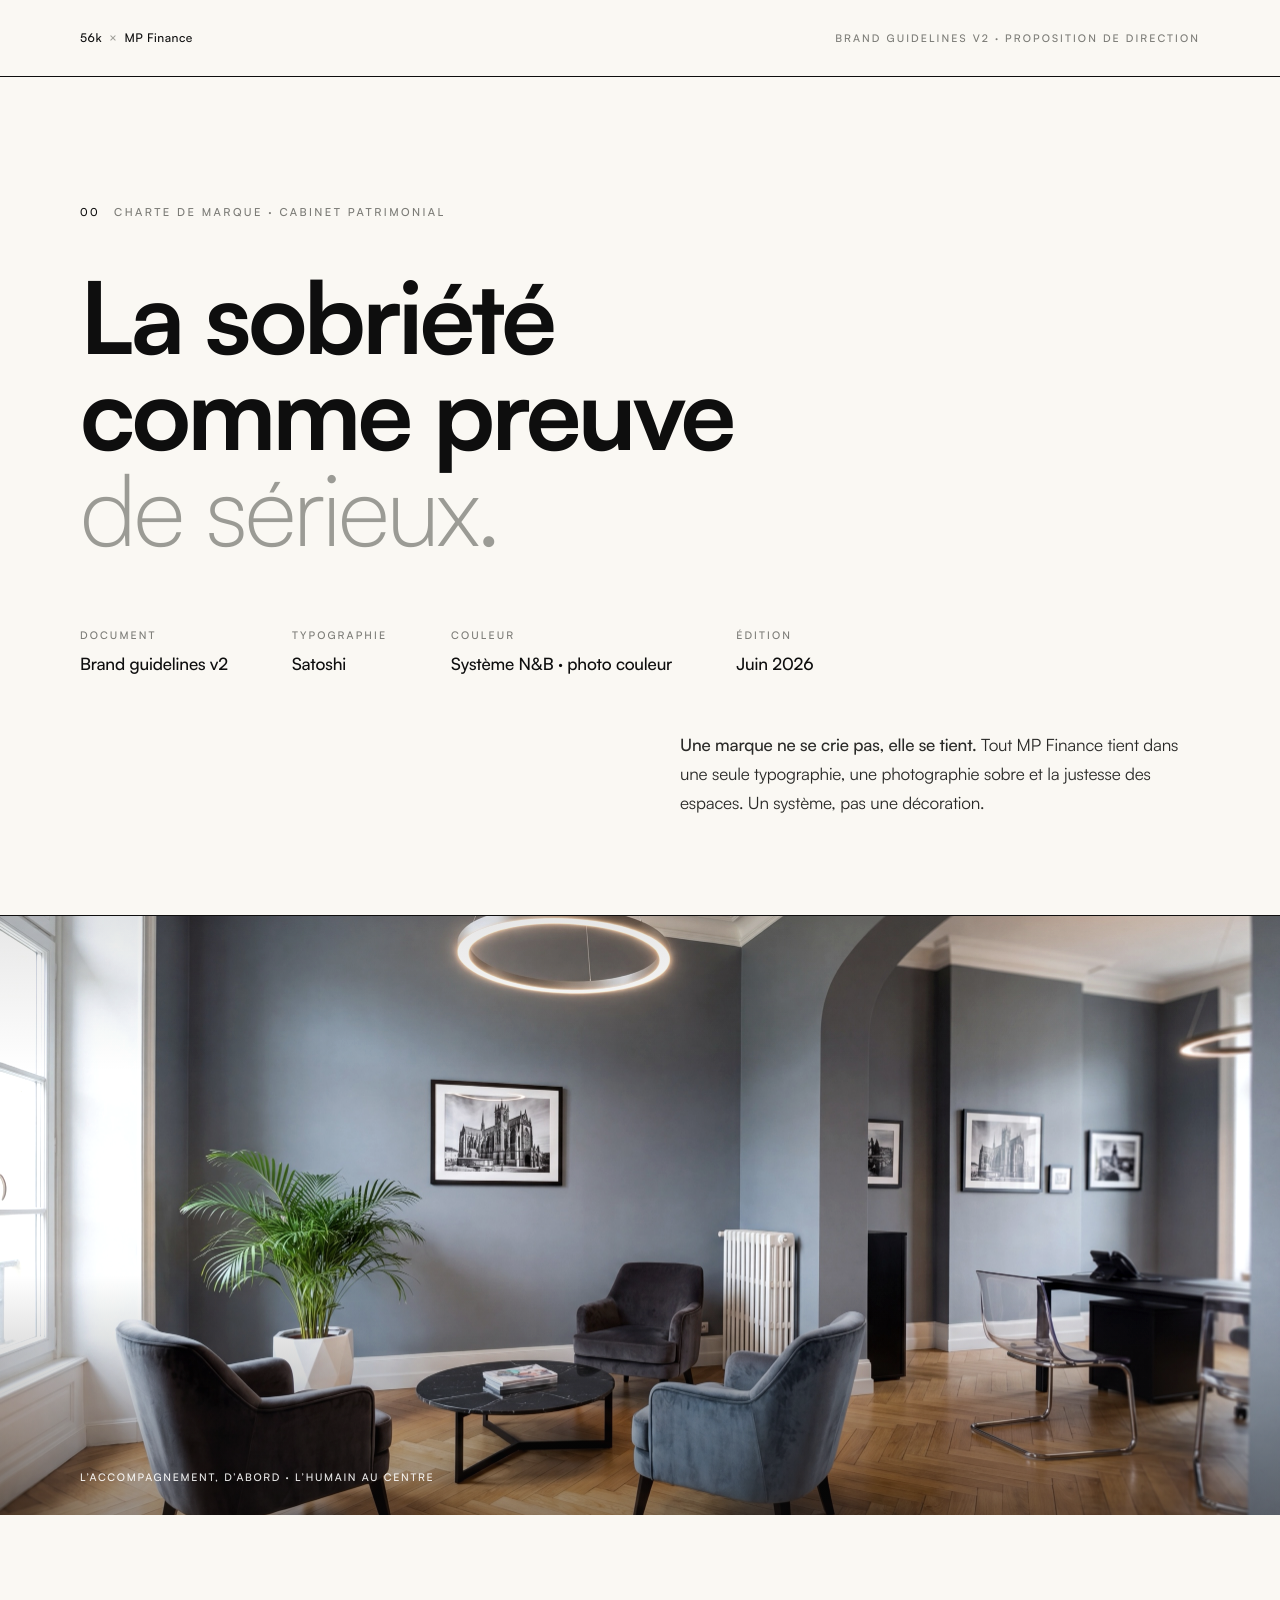
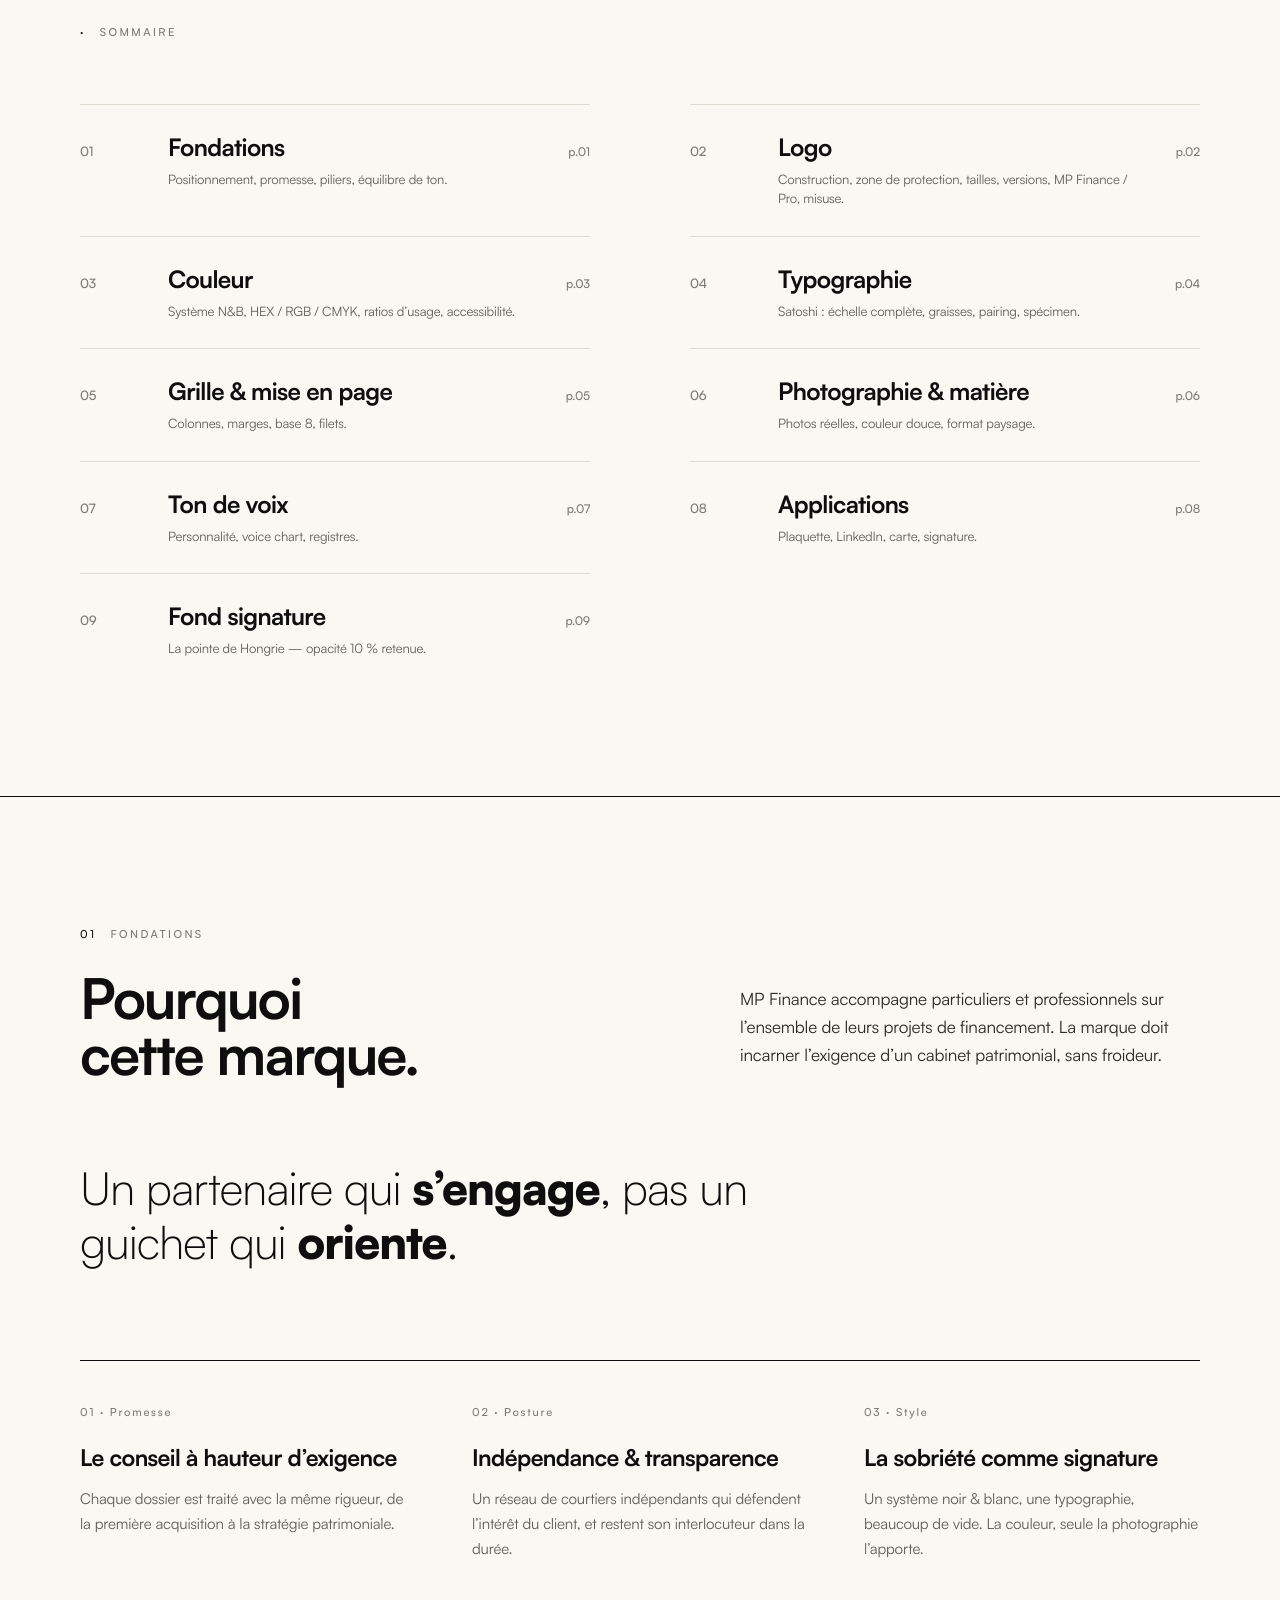
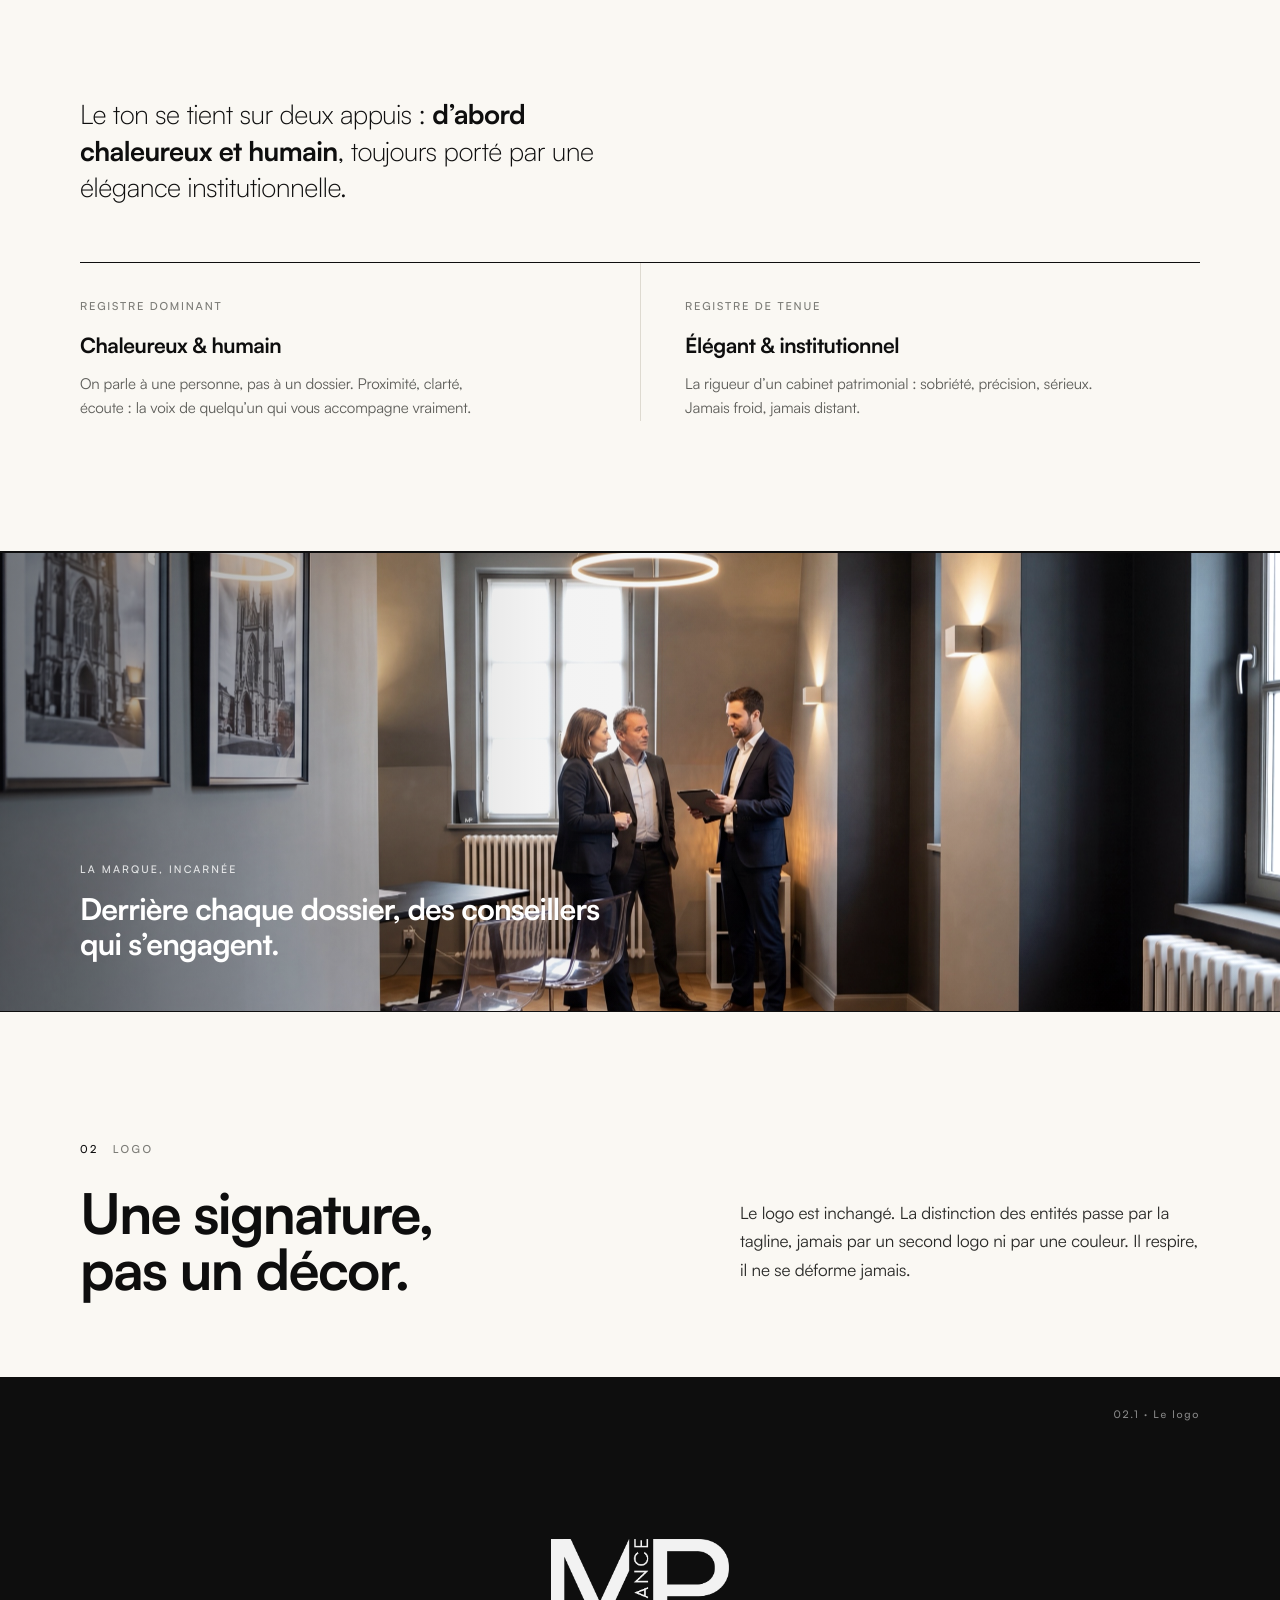
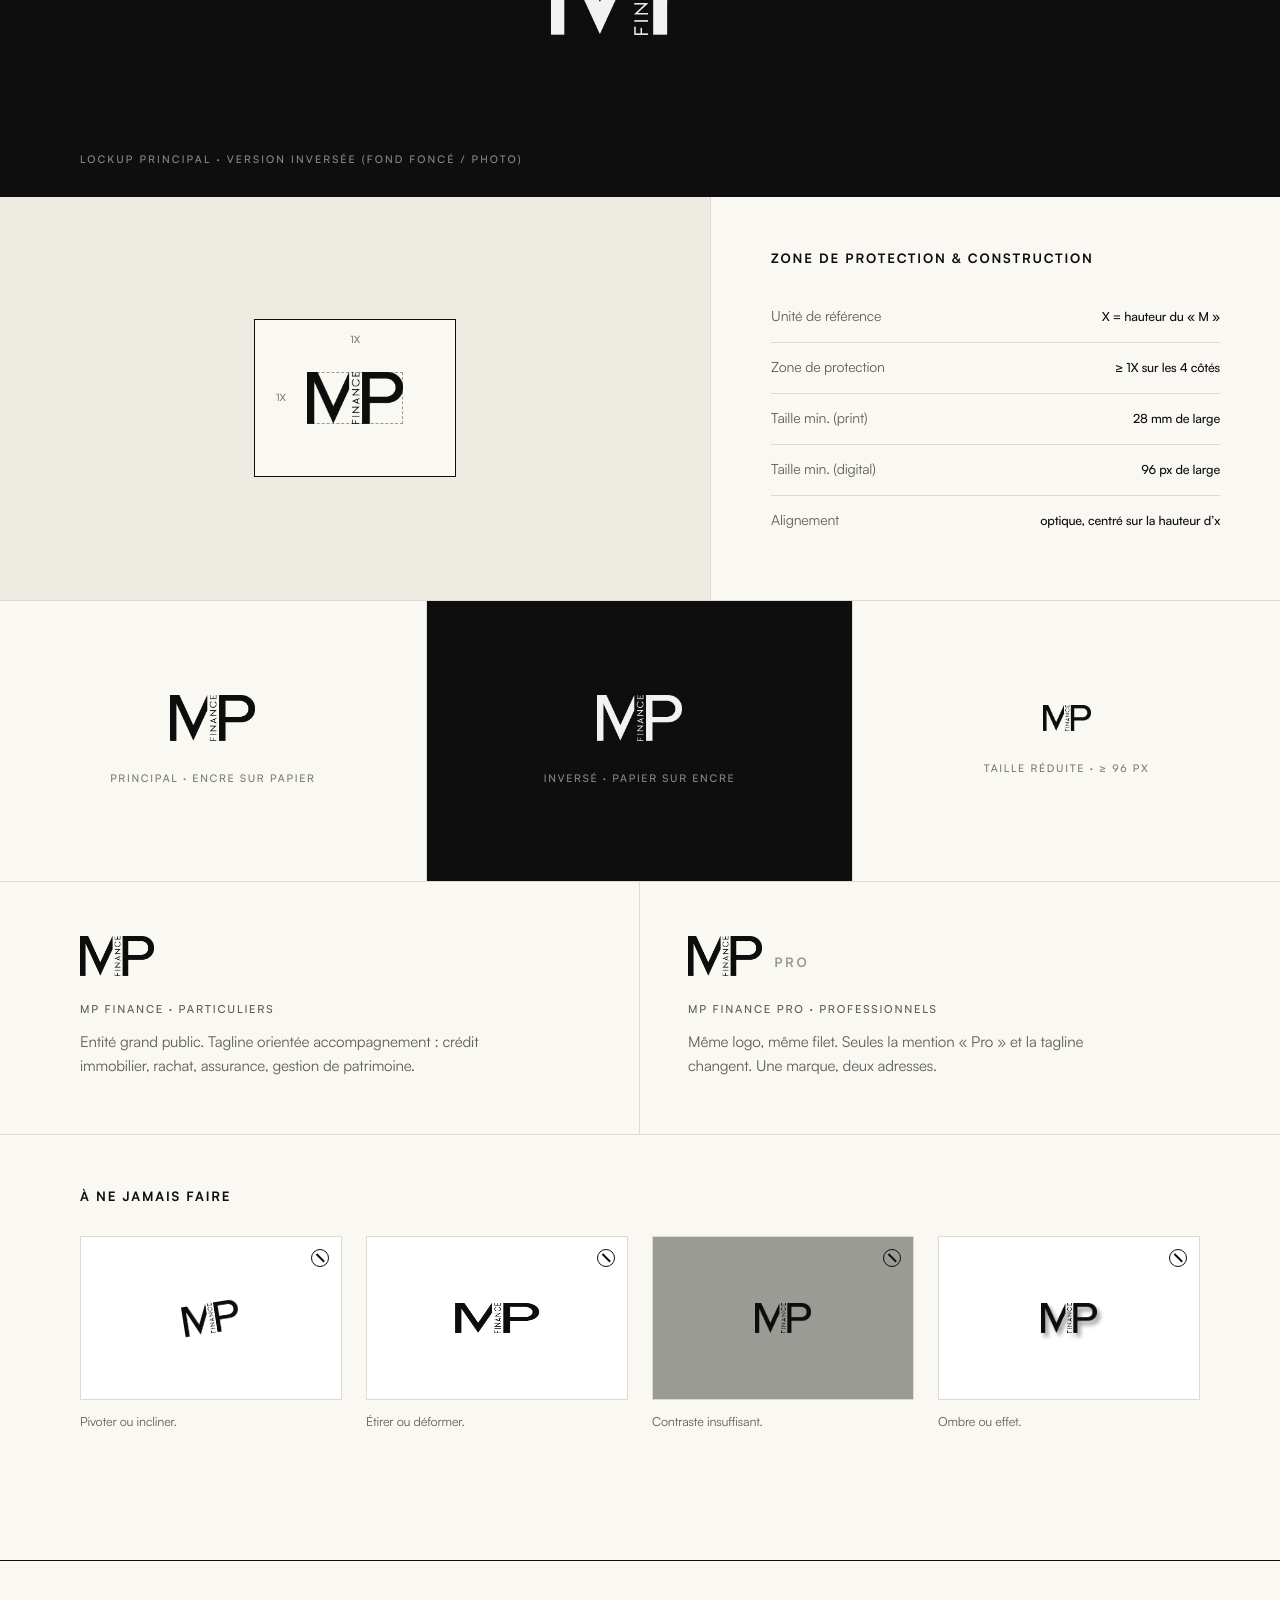
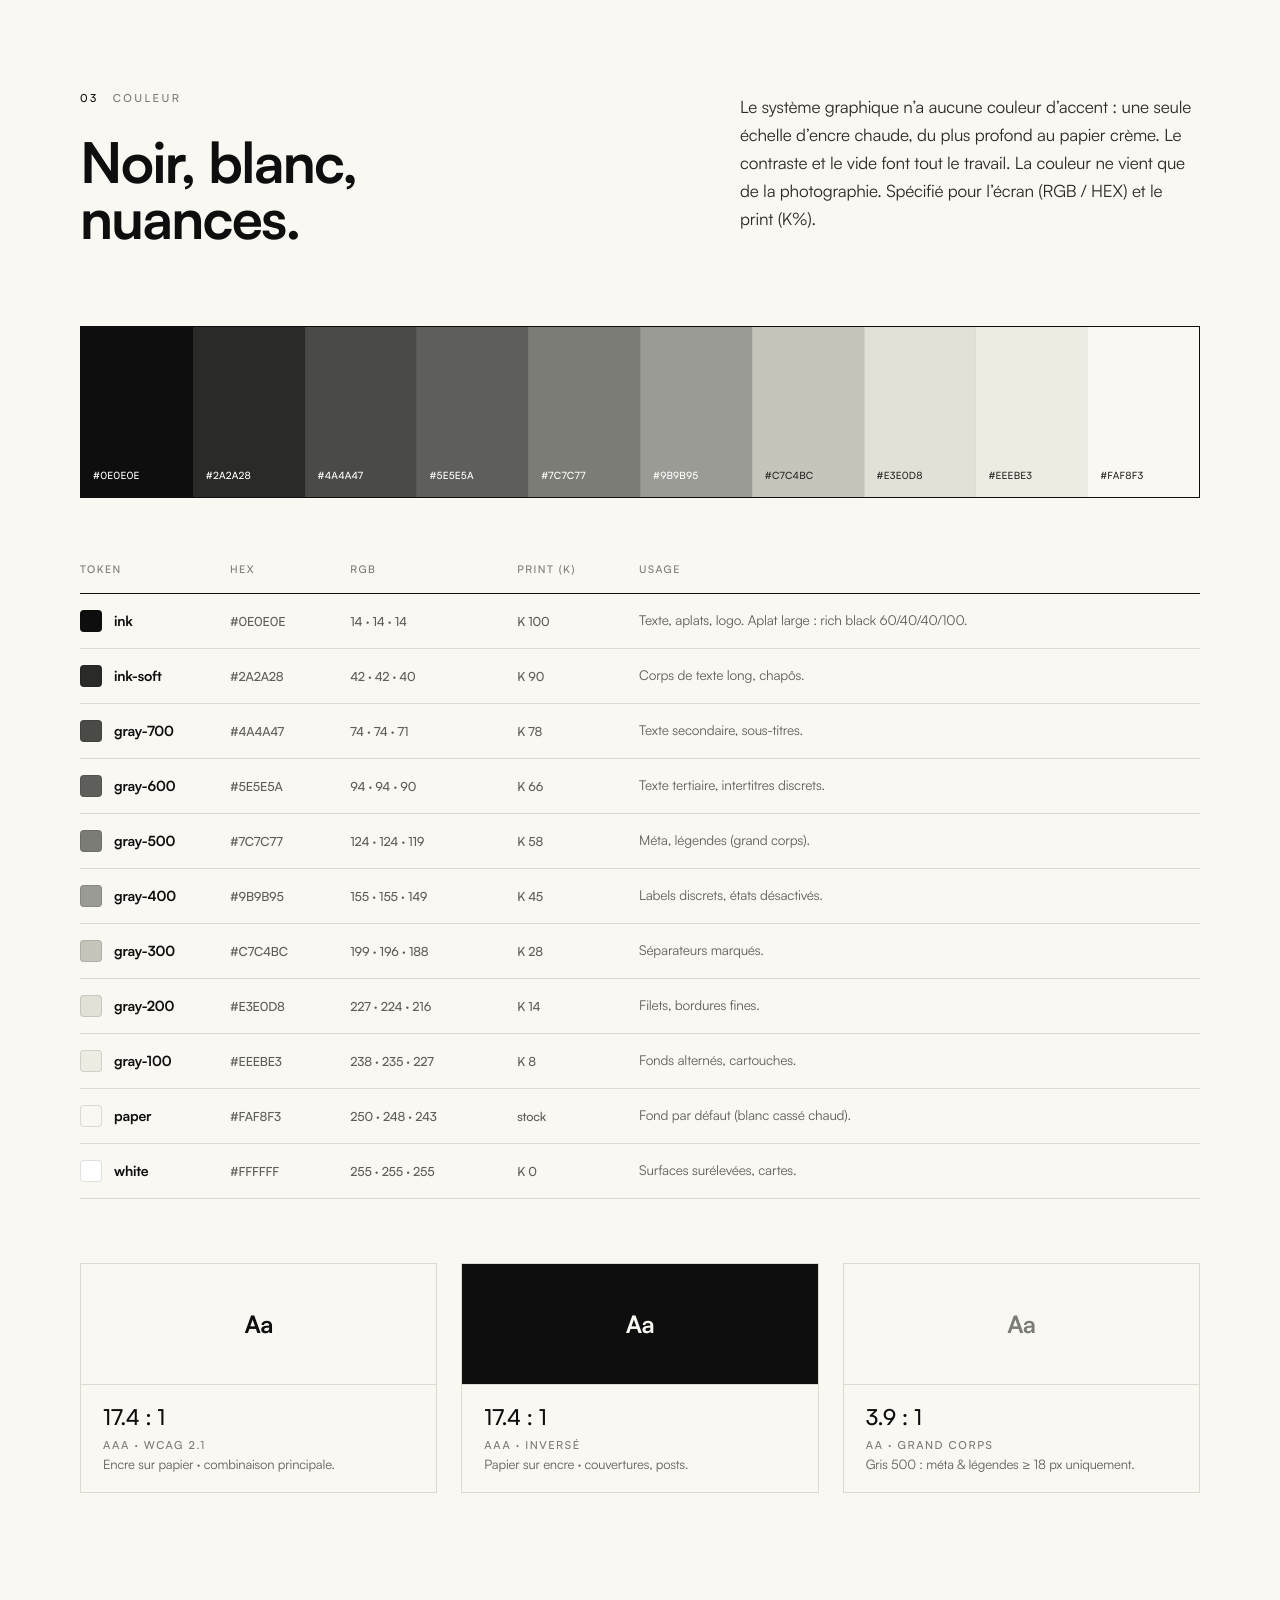
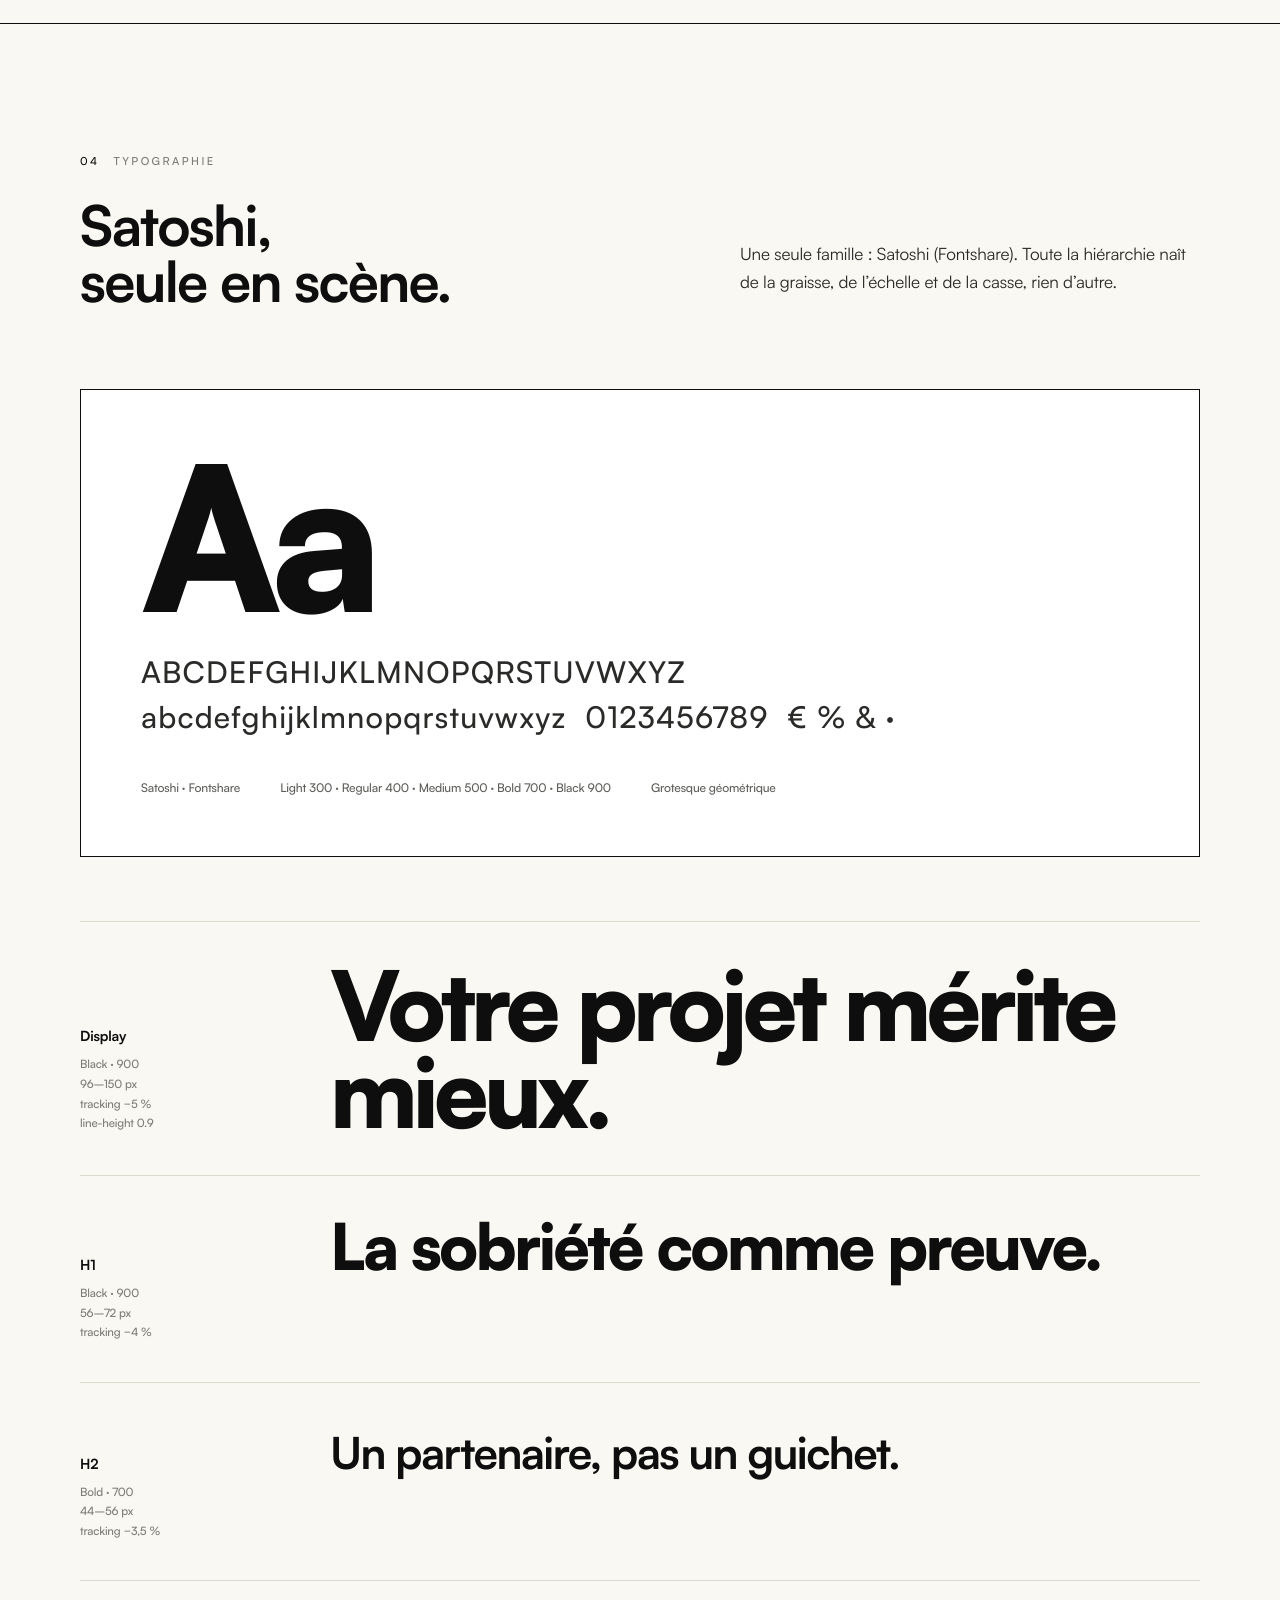
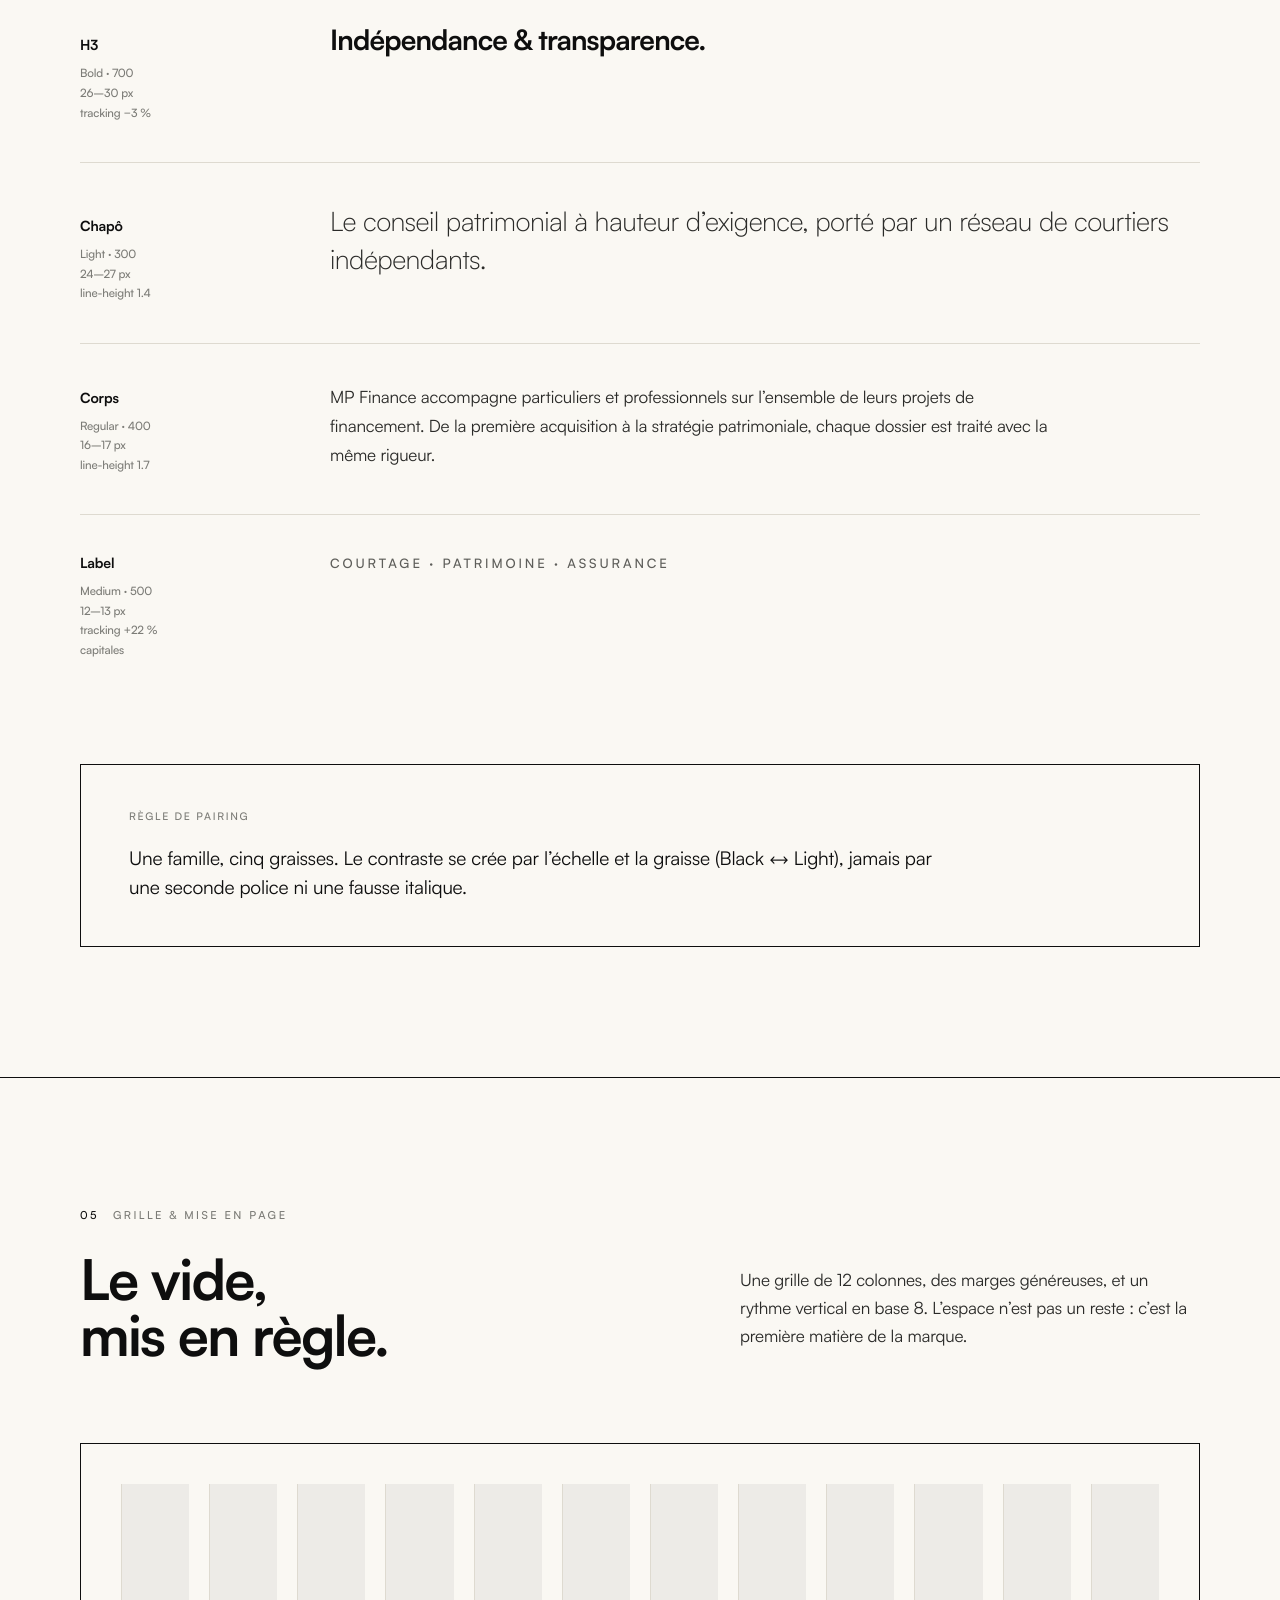
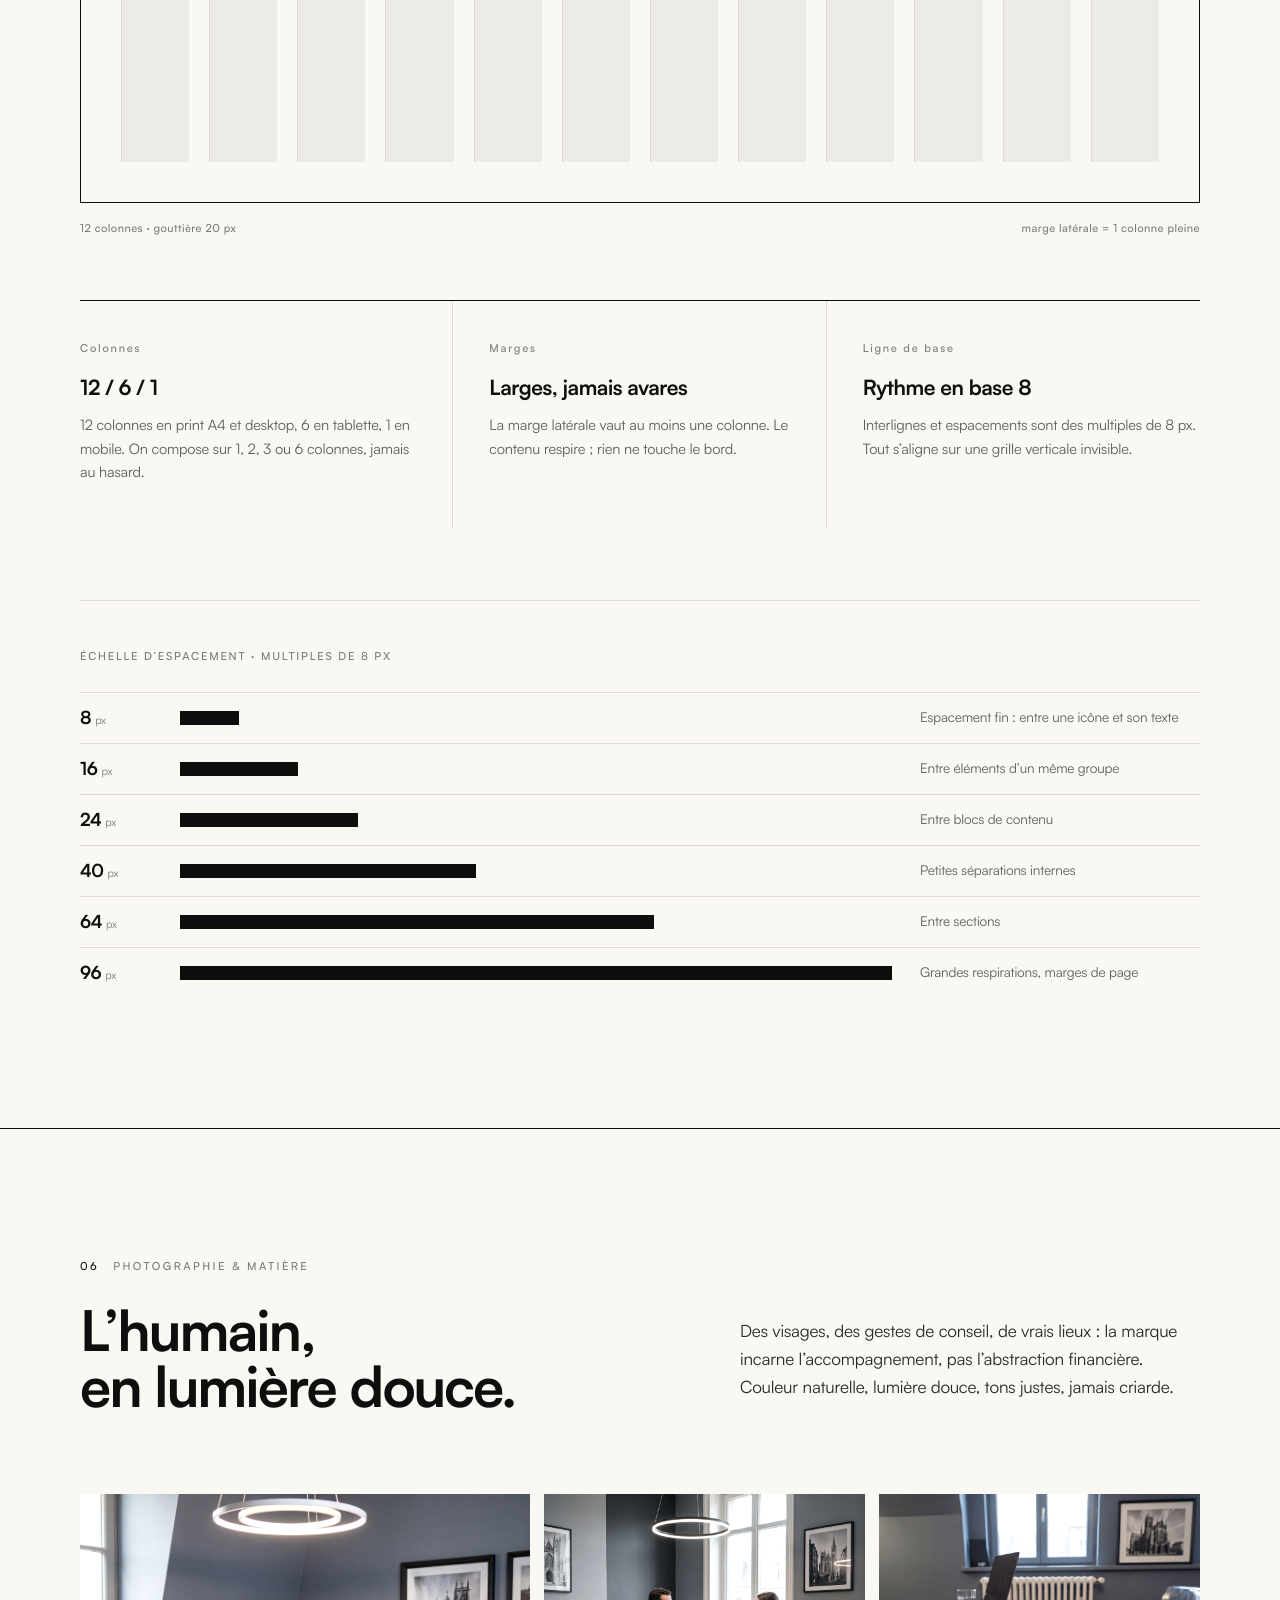
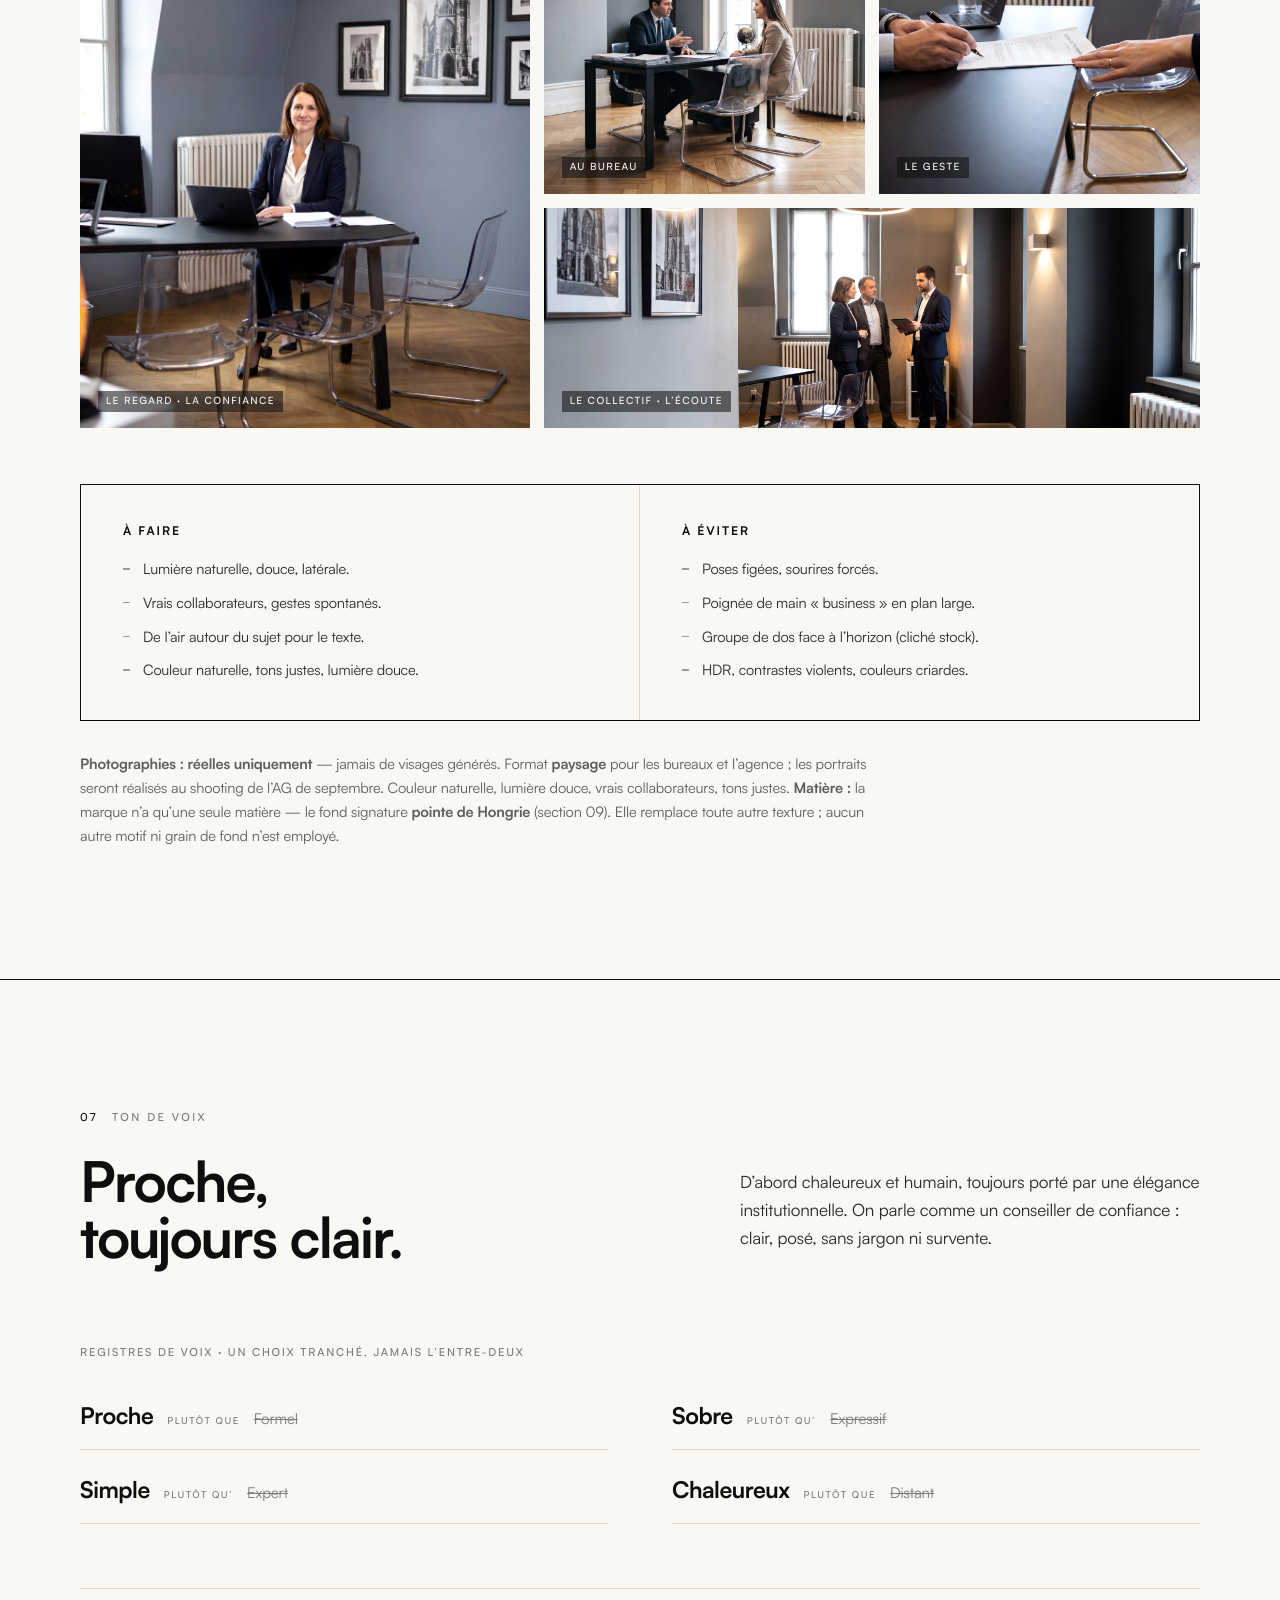
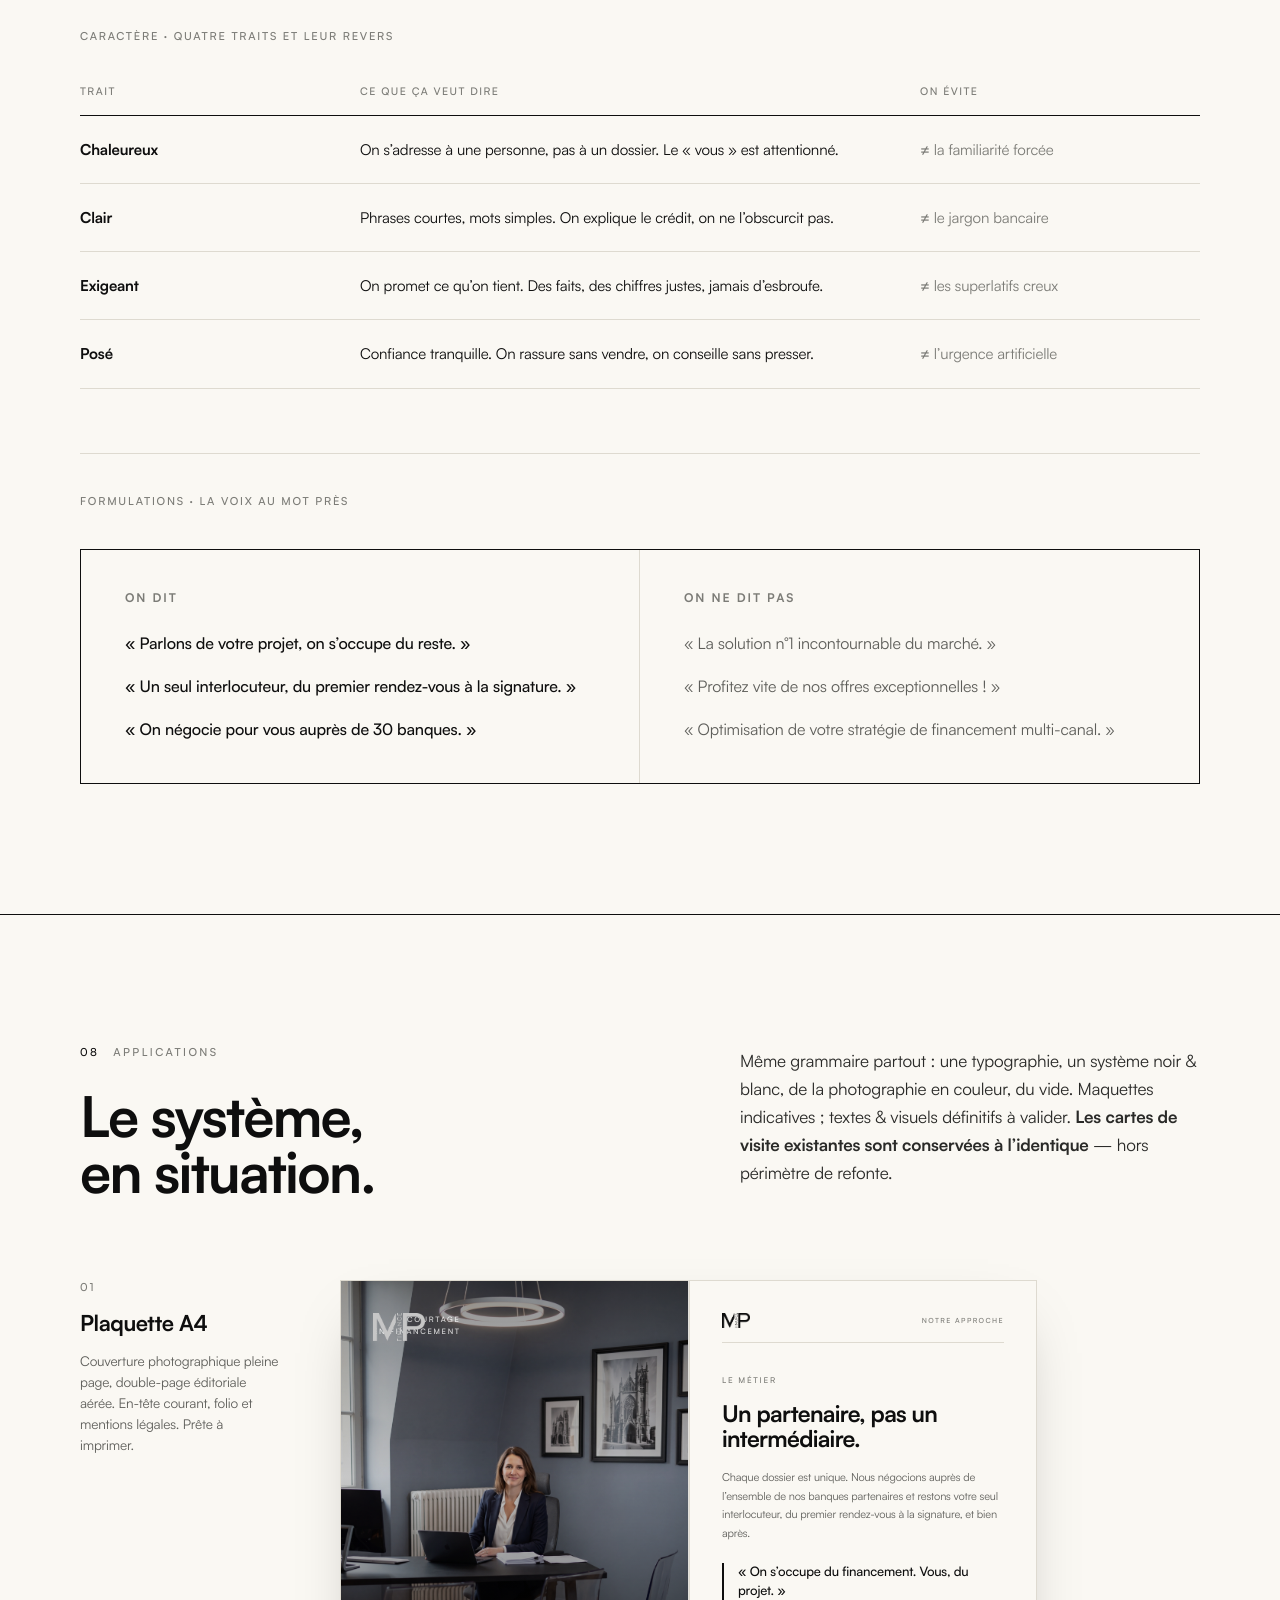
==== v2/index.html @ ffe8b9a0 "charte : 3 retours Mendar intégrés (matière unique, registres tranchés, applications) - 06 Photograp" ====
<!DOCTYPE html>
<html lang="fr">
<head>
<meta charset="UTF-8">
<meta name="viewport" content="width=device-width, initial-scale=1">
<title>MP Finance — Brand Guidelines v2 · Direction artistique</title>
<link rel="stylesheet" href="../assets/fonts/satoshi.css">
<style>
/* ============================================================
   MP FINANCE — DESIGN TOKENS (primitive → semantic → component)
   ============================================================ */
:root{
  /* — PRIMITIVE — échelle d'encre chaude, N&B intégral */
  --p-ink:#0E0E0E;       /* K100 */
  --p-ink-90:#2A2A28;    /* K90  */
  --p-700:#4A4A47;       /* K78  */
  --p-600:#5E5E5A;       /* K66  */
  --p-500:#7C7C77;       /* K58  */
  --p-400:#9B9B95;       /* K45  */
  --p-300:#C7C4BC;       /* K28  */
  --p-200:#E3E0D8;       /* K14  */
  --p-100:#EEEBE3;       /* K8   */
  --p-paper:#FAF8F3;     /* stock */
  --p-white:#FFFFFF;

  /* — SEMANTIC — rôles */
  --bg:var(--p-paper);
  --surface:var(--p-white);
  --ink:var(--p-ink);
  --text:var(--p-ink);
  --text-soft:var(--p-ink-90);
  --text-muted:var(--p-600);
  --text-faint:var(--p-500);
  --line:#DEDAD0;          /* hairline */
  --line-strong:var(--p-ink);

  /* — COMPONENT — */
  --rail-w:300px;
  --gutter:80px;
  --maxw:1640px;

  /* — TYPE — */
  --font:'Satoshi',-apple-system,system-ui,sans-serif;
  --mono:var(--font); /* mono abandonnée (RDV 10/06) — labels en Satoshi Medium */

  /* — SPACE base 8 — */
  --s1:8px;--s2:16px;--s3:24px;--s4:32px;--s5:40px;--s6:64px;--s7:96px;--s8:128px;--s9:160px;
}

*{margin:0;padding:0;box-sizing:border-box}
html{scroll-behavior:smooth}
body{
  font-family:var(--font);background:var(--bg);color:var(--text);
  letter-spacing:-0.011em;-webkit-font-smoothing:antialiased;text-rendering:geometricPrecision;
}
.mono{font-family:var(--font);font-weight:500;letter-spacing:0}
img{display:block;max-width:100%}
a{color:inherit;text-decoration:none}

.shell{max-width:var(--maxw);margin:0 auto;position:relative;z-index:2}
.wrap{padding:0 var(--gutter)}

/* ——— eyebrow ——— */
.eyebrow{font-family:var(--font);font-weight:500;font-size:11px;font-weight:500;letter-spacing:.22em;
  text-transform:uppercase;color:var(--text-faint);display:flex;align-items:center;gap:14px}
.eyebrow b{color:var(--ink);font-weight:500}
.eyebrow .ln{display:none}

/* ——— masthead ——— */
.mast{display:flex;justify-content:space-between;align-items:center;
  padding:30px var(--gutter);border-bottom:1px solid var(--line-strong)}
.mast .mk{font-family:var(--font);font-weight:500;font-size:12px;letter-spacing:.04em;font-weight:500}
.mast .mk .x{color:var(--p-400);margin:0 7px}
.mast .rt{font-family:var(--font);font-weight:500;font-size:10.5px;letter-spacing:.2em;text-transform:uppercase;color:var(--text-faint)}

/* ============================================================ COVER */
.cover{padding:128px var(--gutter) 96px;position:relative}
.cover .tag{margin-bottom:48px}
.cover h1{font-weight:700;font-size:100px;line-height:.96;letter-spacing:-0.035em;max-width:13ch}
.cover h1 .lt{font-weight:300;color:var(--p-400)}
.cover .meta{display:flex;gap:64px;margin-top:72px;flex-wrap:wrap}
.cover .meta .m{}
.cover .meta .mk{font-family:var(--font);font-weight:500;font-size:10.5px;letter-spacing:.2em;text-transform:uppercase;color:var(--text-faint);margin-bottom:10px}
.cover .meta .mv{font-size:17px;font-weight:500;letter-spacing:-0.01em}
.cover .lead{max-width:520px;margin:56px 0 0 auto;font-size:17px;
  line-height:1.7;color:var(--text-soft)}
.cover .lead .first{font-weight:500}

/* full-bleed cover photo */
.coverphoto{position:relative;height:600px;overflow:hidden;border-top:1px solid var(--line-strong)}
.coverphoto img{width:100%;height:100%;object-fit:cover;
  filter:contrast(1.04) brightness(1.03) saturate(.88)}
/* dégradé bas : profondeur + ancrage de la légende */
.coverphoto::after{content:"";position:absolute;inset:0;pointer-events:none;
  background:linear-gradient(180deg,rgba(14,14,14,.10) 0%,rgba(14,14,14,0) 26%,rgba(14,14,14,0) 60%,rgba(14,14,14,.44) 100%)}
.coverphoto .cap{position:absolute;left:var(--gutter);bottom:30px;z-index:2;font-family:var(--font);font-weight:500;
  font-size:10.5px;letter-spacing:.16em;text-transform:uppercase;color:rgba(255,255,255,.9)}
.coverphoto .fig{display:none}

/* bande photo pleine largeur (respiration éditoriale entre sections) */
.photoband{position:relative;height:460px;overflow:hidden;border-top:1px solid var(--line-strong);border-bottom:1px solid var(--line-strong)}
.photoband img{width:100%;height:100%;object-fit:cover;object-position:center 38%;filter:contrast(1.03) brightness(1.0) saturate(.9)}
.photoband::after{content:"";position:absolute;inset:0;pointer-events:none;
  background:linear-gradient(90deg,rgba(14,14,14,.46) 0%,rgba(14,14,14,.05) 42%,rgba(14,14,14,0) 100%)}
.photoband .q{position:absolute;left:var(--gutter);bottom:48px;z-index:2;max-width:560px;color:#fff}
.photoband .q .qk{font-family:var(--font);font-weight:500;font-size:10.5px;letter-spacing:.2em;text-transform:uppercase;color:rgba(255,255,255,.82);margin-bottom:16px}
.photoband .q .qt{font-weight:700;font-size:30px;line-height:1.16;letter-spacing:-0.028em}

/* ============================================================ SOMMAIRE */
.toc{padding:110px var(--gutter);border-bottom:1px solid var(--line-strong)}
.toc .eyebrow{margin-bottom:64px}
.toc-grid{display:grid;grid-template-columns:1fr 1fr;gap:0 100px}
.toc-item{display:grid;grid-template-columns:64px 1fr auto;align-items:baseline;gap:24px;
  padding:26px 0;border-top:1px solid var(--line)}
.toc-item .no{font-family:var(--font);font-weight:500;font-size:13px;color:var(--text-faint)}
.toc-item .ti{display:block;font-size:24px;font-weight:700;letter-spacing:-0.025em}
.toc-item .ds{display:block;font-size:13px;color:var(--text-muted);margin-top:8px;line-height:1.5;max-width:42ch}
.toc-item .pg{font-family:var(--font);font-weight:500;font-size:12px;color:var(--text-faint)}
.toc-item{transition:border-top-color .3s cubic-bezier(.2,.7,.2,1)}
.toc-item .no,.toc-item .ti,.toc-item .pg{transition:color .3s ease,transform .3s cubic-bezier(.2,.7,.2,1)}
.toc-item:hover{border-top-color:var(--ink)}
.toc-item:hover .no,.toc-item:hover .pg{color:var(--ink)}
.toc-item:hover .ti{transform:translateX(6px)}

/* ============================================================ SECTION scaffold */
section.blk{padding:130px 0;border-bottom:1px solid var(--line-strong)}
.sec-head{padding:0 var(--gutter);display:grid;grid-template-columns:minmax(0,1fr) 460px;gap:70px;
  align-items:end;margin-bottom:80px}
.sec-head .eyebrow{margin-bottom:28px}
.sec-head h2{font-weight:700;font-size:56px;line-height:1.0;letter-spacing:-0.03em}
.sec-head .intro{font-size:17px;line-height:1.65;color:var(--text-soft);padding-bottom:12px}

/* ============================================================ FONDATIONS */
.found{padding:0 var(--gutter)}
.found .statement{font-weight:300;font-size:46px;line-height:1.18;letter-spacing:-0.025em;
  max-width:24ch;color:var(--text);margin-bottom:90px}
.found .statement em{font-style:normal;font-weight:900}
.pillars{display:grid;grid-template-columns:repeat(3,1fr);column-gap:56px;border-top:1px solid var(--line-strong)}
.pillar{padding:44px 0 48px 0}
.pillar .pn{font-family:var(--font);font-weight:500;font-size:11px;letter-spacing:.16em;color:var(--text-faint);margin-bottom:22px}
.pillar h4{font-size:23px;font-weight:700;letter-spacing:-0.025em;margin-bottom:14px}
.pillar p{font-size:15px;line-height:1.65;color:var(--text-muted)}
.tone{margin-top:88px}
.tone-lead{font-weight:300;font-size:27px;line-height:1.34;letter-spacing:-0.022em;max-width:30ch;margin-bottom:56px}
.tone-lead em{font-style:normal;font-weight:700}
.tone-cols{display:grid;grid-template-columns:1fr 1fr;border-top:1px solid var(--line-strong)}
.tone-cols .tc{padding:36px 44px 0 0}
.tone-cols .tc:last-child{padding-left:44px;padding-right:0;border-left:1px solid var(--line)}
.tone-cols .tk{font-family:var(--font);font-weight:500;font-size:11px;letter-spacing:.16em;text-transform:uppercase;color:var(--text-faint);margin-bottom:18px}
.tone-cols .th{font-size:21px;font-weight:700;letter-spacing:-0.02em;margin-bottom:12px}
.tone-cols p{font-size:15px;line-height:1.62;color:var(--text-muted);max-width:40ch}

/* ============================================================ LOGO */
.logo-hero{position:relative;background:var(--ink);height:420px;display:flex;align-items:center;
  justify-content:center;margin-bottom:0}
.logo-hero img{height:96px;filter:none}
.logo-hero .lbl{position:absolute;left:var(--gutter);bottom:30px;font-family:var(--font);font-weight:500;
  font-size:10.5px;letter-spacing:.2em;text-transform:uppercase;color:rgba(255,255,255,.5)}
.logo-hero .lbr{position:absolute;right:var(--gutter);top:30px;font-family:var(--font);font-weight:500;
  font-size:10.5px;letter-spacing:.16em;color:rgba(255,255,255,.5)}

/* construction */
.construct{display:grid;grid-template-columns:1.25fr 1fr;border-bottom:1px solid var(--line)}
.construct .stage{position:relative;padding:80px 60px;border-right:1px solid var(--line);background:var(--p-100);
  display:flex;align-items:center;justify-content:center}
/* la frame épouse le logo : clear space = 1X identique sur les 4 côtés (pas de stretch responsive) */
.construct .stage .frame{position:relative;width:max-content;background:var(--bg);border:1px solid var(--ink);
  padding:52px;display:flex;align-items:center;justify-content:center}
/* anneau pointillé = bord exact du logo ; l'espace frame↔anneau = la zone de protection 1X */
.construct .stage .frame::before{content:"";position:absolute;inset:52px;border:1px dashed var(--p-400)}
.construct .stage img{height:52px;position:relative;z-index:2;display:block}
.construct .stage .x{position:absolute;z-index:3;font-family:var(--font);font-weight:500;font-size:10px;color:var(--text-faint);background:var(--bg);padding:1px 5px}
.construct .stage .x.x1{left:50%;top:20px;transform:translate(-50%,-50%)}
.construct .stage .x.x2{left:26px;top:50%;transform:translate(-50%,-50%)}
.construct .notes{padding:54px 60px}
.construct .notes h4{font-size:13px;font-weight:700;letter-spacing:.14em;text-transform:uppercase;margin-bottom:24px}
.construct .notes .row{display:flex;justify-content:space-between;gap:20px;padding:16px 0;border-top:1px solid var(--line);font-size:14px}
.construct .notes .row:first-of-type{border-top:0}
.construct .notes .row .k{color:var(--text-muted)}
.construct .notes .row .v{font-family:var(--font);font-weight:500;font-size:12.5px;text-align:right}

/* logo versions */
.versions{display:grid;grid-template-columns:1fr 1fr 1fr;border-bottom:1px solid var(--line)}
.versions .v{padding:64px 48px;display:flex;flex-direction:column;align-items:center;justify-content:center;
  gap:30px;min-height:280px;border-right:1px solid var(--line);text-align:center}
.versions .v:last-child{border-right:0}
.versions .v.dark{background:var(--ink)}
.versions .v img{height:46px}
.versions .v .vl{font-family:var(--font);font-weight:500;font-size:10.5px;letter-spacing:.16em;text-transform:uppercase;color:var(--text-faint)}
.versions .v.dark .vl{color:rgba(255,255,255,.5)}

/* entities MP / MP Pro */
.entities{display:grid;grid-template-columns:1fr 1fr;border-bottom:1px solid var(--line)}
.entities .e{padding:54px 48px 56px;border-right:1px solid var(--line)}
.entities .e:first-child{padding-left:var(--gutter)}
.entities .e:last-child{border-right:0;padding-right:var(--gutter)}
.entities .lk{display:flex;align-items:flex-end;gap:12px;margin-bottom:26px}
.entities .lk img{height:40px}
.entities .lk .pro{font-weight:700;font-size:13px;letter-spacing:.2em;color:var(--p-400);padding-bottom:4px}
.entities .en{font-family:var(--font);font-weight:500;font-size:11px;letter-spacing:.16em;text-transform:uppercase;color:var(--text-muted);margin-bottom:13px}
.entities p{font-size:15px;line-height:1.62;color:var(--text-muted);max-width:44ch}

/* misuse */
.misuse{padding:54px var(--gutter) 0}
.misuse h4{font-size:13px;font-weight:700;letter-spacing:.14em;text-transform:uppercase;margin-bottom:30px}
.misuse-grid{display:grid;grid-template-columns:repeat(4,1fr);gap:24px}
.dont{}
.dont .box{aspect-ratio:1.6/1;border:1px solid var(--line);display:flex;align-items:center;justify-content:center;
  position:relative;overflow:hidden;background:var(--surface)}
.dont .box img{height:30px}
.dont .box .ban{position:absolute;right:12px;top:12px;width:18px;height:18px;border-radius:50%;
  border:1.5px solid var(--ink);display:flex;align-items:center;justify-content:center}
.dont .box .ban::after{content:"";width:11px;height:1.5px;background:var(--ink);transform:rotate(45deg)}
.dont .cap{font-size:12.5px;color:var(--text-muted);margin-top:13px;line-height:1.4}

/* ============================================================ COULEUR */
.col{padding:0 var(--gutter)}
.ramp{display:grid;grid-template-columns:repeat(10,1fr);border:1px solid var(--line-strong)}
.ramp .c{height:170px;position:relative;display:flex;align-items:flex-end;padding:14px 12px}
.ramp .c span{font-family:var(--font);font-weight:500;font-size:10px;letter-spacing:.02em}
.ramp .c+.c{border-left:1px solid rgba(0,0,0,.06)}
.coltable{width:100%;border-collapse:collapse;margin-top:64px}
.coltable th{text-align:left;font-family:var(--font);font-weight:500;font-size:10.5px;font-weight:500;letter-spacing:.14em;
  text-transform:uppercase;color:var(--text-faint);padding:0 16px 16px 0;border-bottom:1px solid var(--line-strong)}
.coltable td{padding:16px 16px 16px 0;border-bottom:1px solid var(--line);font-size:14px;vertical-align:middle}
.coltable td.tok{font-weight:600;width:150px}
.coltable td .sw{display:inline-block;width:22px;height:22px;border-radius:4px;border:1px solid rgba(0,0,0,.12);
  vertical-align:-6px;margin-right:12px}
.coltable td.m{font-family:var(--font);font-weight:500;font-size:12.5px;color:var(--text-muted);white-space:nowrap}
.coltable td.use{color:var(--text-muted);font-size:13.5px}
.contrast{display:grid;grid-template-columns:repeat(3,1fr);gap:24px;margin-top:64px}
.cc{border:1px solid var(--line);padding:0}
.cc .demo{height:120px;display:flex;align-items:center;justify-content:center;font-size:24px;font-weight:700;letter-spacing:-0.02em}
.cc .info{padding:18px 22px;border-top:1px solid var(--line)}
.cc .ratio{font-family:var(--font);font-weight:500;font-size:22px;font-weight:500;letter-spacing:-0.01em}
.cc .grade{font-family:var(--font);font-weight:500;font-size:11px;letter-spacing:.14em;text-transform:uppercase;color:var(--text-faint);margin-top:6px}
.cc .ctx{font-size:13px;color:var(--text-muted);margin-top:4px}

/* ============================================================ TYPO */
.typo{padding:0 var(--gutter)}
.specimen{border:1px solid var(--line-strong);padding:60px;margin-bottom:64px;background:var(--surface)}
.specimen .aa{font-weight:900;font-size:200px;line-height:.85;letter-spacing:-0.05em}
.specimen .glyphs{font-family:var(--font);font-weight:500;font-size:30px;letter-spacing:.04em;
  color:var(--text-soft);margin-top:30px;line-height:1.5}
.specimen .meta{display:flex;gap:40px;margin-top:40px;flex-wrap:wrap;font-family:var(--font);font-weight:500;font-size:12px;color:var(--text-muted)}
.scale-row{display:grid;grid-template-columns:200px 1fr;gap:50px;align-items:baseline;
  padding:40px 0;border-top:1px solid var(--line)}
.scale-row:first-of-type{border-top:0;padding-top:0}
.scale-row .sp .lv{font-size:14px;font-weight:700}
.scale-row .sp .d{font-family:var(--font);font-weight:500;font-size:11.5px;color:var(--text-faint);margin-top:8px;line-height:1.7}
.t-display{font-weight:900;font-size:96px;letter-spacing:-0.05em;line-height:.9}
.t-h1{font-weight:900;font-size:64px;letter-spacing:-0.04em;line-height:.95}
.t-h2{font-weight:700;font-size:44px;letter-spacing:-0.035em}
.t-h3{font-weight:700;font-size:28px;letter-spacing:-0.03em}
.t-lead{font-weight:300;font-size:27px;line-height:1.4;letter-spacing:-0.02em;color:var(--text-soft)}
.t-body{font-weight:400;font-size:17px;line-height:1.7;color:var(--text-soft);max-width:62ch}
.t-label{font-weight:500;font-size:13px;letter-spacing:.22em;text-transform:uppercase;color:var(--text-muted)}
.pairing{border:1px solid var(--line-strong);margin-top:64px}
.pairing .p{padding:44px 48px}
.pairing .p .pk{font-family:var(--font);font-weight:500;font-size:10.5px;letter-spacing:.16em;text-transform:uppercase;color:var(--text-faint);margin-bottom:20px}
.pairing .p .pv{font-size:19px;line-height:1.55;max-width:62ch}

/* ============================================================ FOOTER */
footer{padding:64px var(--gutter) 80px;display:flex;justify-content:space-between;align-items:flex-end;gap:40px}
footer .l{font-family:var(--font);font-weight:500;font-size:11px;letter-spacing:.04em;color:var(--text-faint);line-height:1.8;max-width:60ch}
footer .r{font-weight:900;font-size:16px;letter-spacing:-0.02em}

.draft-flag{display:none}

/* ============================================================ 05 GRILLE */
.grille{padding:0 var(--gutter)}
.grid-demo{position:relative;box-sizing:border-box;overflow:hidden;border:1px solid var(--line-strong);height:360px;display:grid;
  grid-template-columns:repeat(12,1fr);gap:20px;padding:40px}
.grid-demo .col{min-width:0;padding:0;background:rgba(14,14,14,.05);border-left:1px solid var(--line)}
.grid-cap{display:flex;justify-content:space-between;margin-top:18px;font-family:var(--font);font-weight:500;
  font-size:11px;letter-spacing:.04em;color:var(--text-faint)}
.grid-rows{display:grid;grid-template-columns:1fr 1fr 1fr;border-top:1px solid var(--line-strong);margin-top:64px}
.grid-rows .gr{padding:40px 36px 44px 0;border-right:1px solid var(--line)}
.grid-rows .gr:last-child{border-right:0;padding-right:0}
.grid-rows .gr:not(:first-child){padding-left:36px}
.grid-rows .gr .n{font-family:var(--font);font-weight:500;font-size:11px;letter-spacing:.16em;color:var(--text-faint);margin-bottom:18px}
.grid-rows .gr h4{font-size:21px;font-weight:700;letter-spacing:-0.02em;margin-bottom:12px}
.grid-rows .gr p{font-size:14.5px;line-height:1.6;color:var(--text-muted)}
.base8{margin-top:72px;padding-top:48px;border-top:1px solid var(--line)}
.base8 .b8h{font-family:var(--font);font-weight:500;font-size:11px;letter-spacing:.16em;text-transform:uppercase;color:var(--text-faint);margin-bottom:28px}
.base8 .b8row{display:grid;grid-template-columns:72px minmax(0,1fr) 280px;align-items:center;gap:28px;padding:13px 0;border-top:1px solid var(--line)}
.base8 .b8row:first-of-type{border-top:0}
.base8 .b8val{font-weight:700;font-size:18px;letter-spacing:-0.02em;white-space:nowrap}
.base8 .b8val span{font-family:var(--font);font-weight:500;font-size:11px;font-weight:400;color:var(--text-faint);margin-left:4px}
.base8 .b8track{height:14px}
.base8 .b8bar{height:14px;background:var(--ink)}
.base8 .b8use{font-size:13.5px;color:var(--text-muted);line-height:1.4}

/* ============================================================ 06 PHOTO */
.photo{padding:0 var(--gutter)}
.photo-grid{display:grid;grid-template-columns:1.4fr 1fr 1fr;grid-template-rows:300px 220px;gap:14px}
.photo-grid .pf{position:relative;overflow:hidden;background:var(--p-200)}
.photo-grid .pf.tall{grid-row:1/3}
.photo-grid .pf.wide{grid-column:2/4}
.photo-grid .pf img{width:100%;height:100%;object-fit:cover;filter:contrast(1.03) brightness(1.03) saturate(.9)}
.photo-grid .pf .t{position:absolute;left:18px;bottom:16px;font-family:var(--font);font-weight:500;font-size:10px;
  letter-spacing:.14em;text-transform:uppercase;color:rgba(255,255,255,.95);background:rgba(14,14,14,.55);padding:4px 8px}
.photo-rules{display:grid;grid-template-columns:1fr 1fr;gap:0;border:1px solid var(--line-strong);margin-top:56px}
.photo-rules .pr{padding:38px 42px;border-right:1px solid var(--line)}
.photo-rules .pr:last-child{border-right:0}
.photo-rules .pr h4{font-size:12px;font-weight:700;letter-spacing:.16em;text-transform:uppercase;margin-bottom:20px}
.photo-rules ul{list-style:none;display:flex;flex-direction:column;gap:12px}
.photo-rules li{font-size:14.5px;line-height:1.5;color:var(--text-soft);padding-left:20px;position:relative}
.photo-rules li::before{content:"";position:absolute;left:0;top:9px;width:7px;height:1.5px;background:var(--p-400)}
.matiere{display:grid;grid-template-columns:1fr 1fr;gap:16px;margin-top:56px}
.matiere .ms{position:relative;min-height:240px;overflow:hidden;display:flex;align-items:flex-end;padding:24px}
.matiere .ms.pale{background:linear-gradient(135deg,#eeebe3,#dcd8cf)}
.matiere .ms.deep{background:linear-gradient(135deg,#3a3a37,#1c1c1a)}
.matiere .ms .no{position:absolute;inset:0;opacity:.5;mix-blend-mode:multiply}
.matiere .ms.deep .no{mix-blend-mode:overlay;opacity:.4}
.matiere .ms .ml{position:relative}
.matiere .ms .ml .t{font-size:18px;font-weight:700;letter-spacing:-0.01em}
.matiere .ms .ml .s{font-family:var(--font);font-weight:500;font-size:10.5px;letter-spacing:.14em;text-transform:uppercase;margin-top:7px}
.matiere .ms.pale .ml .t{color:#2a2a28}.matiere .ms.pale .ml .s{color:#6c6a64}
.matiere .ms.deep .ml .t{color:#faf8f3}.matiere .ms.deep .ml .s{color:#c9c6bf}
.photo-foot{margin-top:32px;font-size:14.5px;line-height:1.65;color:var(--text-muted);max-width:80ch}

/* ============================================================ 07 VOIX */
/* aligné sur la même grille 12 col que 01/05/06 : groupes labellisés,
   filets de séparation, splits sur lignes de grille (6/6 et 3/6/3), espaces base-8 */
.voix{padding:0 var(--gutter)}
.vgroup{border-top:1px solid var(--line);padding-top:40px;margin-top:64px}
.vgroup:first-child{border-top:0;margin-top:0;padding-top:0}
.vgroup > .vlabel{font-family:var(--font);font-weight:500;font-size:11px;font-weight:500;letter-spacing:.16em;
  text-transform:uppercase;color:var(--text-faint);margin-bottom:40px}
.vreg{display:grid;grid-template-columns:1fr 1fr;gap:24px 64px}
.vr{display:flex;align-items:baseline;gap:14px;border-bottom:1px solid var(--line);padding-bottom:18px}
.vr .on{font-weight:700;font-size:23px;letter-spacing:-0.02em;color:var(--ink)}
.vr .sep{font-family:var(--font);font-weight:500;font-size:9.5px;letter-spacing:.16em;text-transform:uppercase;color:var(--text-faint);flex:none}
.vr .off{font-size:15px;color:var(--text-faint);text-decoration:line-through;text-decoration-thickness:1px;text-underline-offset:2px}
@media(max-width:760px){.vreg{grid-template-columns:1fr;gap:20px}}
.vchart{width:100%;table-layout:fixed;border-collapse:collapse}
.vchart th{text-align:left;font-family:var(--font);font-weight:500;font-size:10.5px;font-weight:500;letter-spacing:.14em;
  text-transform:uppercase;color:var(--text-faint);padding:0 32px 16px 0;border-bottom:1px solid var(--line-strong)}
.vchart th:last-child,.vchart td:last-child{padding-right:0}
.vchart td{padding:22px 32px 22px 0;border-bottom:1px solid var(--line);font-size:15px;vertical-align:top;line-height:1.55}
.vchart td.trait{font-weight:700;letter-spacing:-0.01em}
.vchart td.no{color:var(--text-faint)}
.vchart td.no::before{content:"≠ ";font-family:var(--font);font-weight:500}
.voice-cols{display:grid;grid-template-columns:1fr 1fr;border:1px solid var(--line-strong)}
.voice-cols .vc{padding:40px 44px;border-right:1px solid var(--line)}
.voice-cols .vc:last-child{border-right:0}
.voice-cols .vc h4{font-size:12px;font-weight:700;letter-spacing:.16em;text-transform:uppercase;margin-bottom:24px;color:var(--text-faint)}
.voice-cols .vc p{font-size:16px;line-height:1.7;color:var(--text-soft);margin-bottom:16px}
.voice-cols .vc p:last-child{margin-bottom:0}
.voice-cols .vc.dont p{color:var(--text-muted)}
.voice-cols .vc .q{font-weight:500;color:var(--text)}

/* ============================================================ 08 APPLICATIONS */
.apps{padding:0 var(--gutter)}
.app-block{display:grid;grid-template-columns:200px 1fr;gap:60px;padding:56px 0;border-top:1px solid var(--line)}
.app-block:first-of-type{border-top:0;padding-top:0}
.app-block .lbl .n{font-family:var(--font);font-weight:500;font-size:11px;letter-spacing:.16em;color:var(--text-faint);margin-bottom:14px}
.app-block .lbl h4{font-size:22px;font-weight:700;letter-spacing:-0.02em;margin-bottom:14px}
.app-block .lbl p{font-size:13.5px;line-height:1.55;color:var(--text-muted)}
.app-canvas{display:flex;gap:28px;flex-wrap:wrap;align-items:flex-start}
/* logos dans les maquettes : ratio préservé, jamais étirés par le flex */
.app-canvas img[alt="MP Finance"]{width:auto;flex:none;object-fit:contain}
/* —— plaquette A4 : rendu spread, fidélité production (en-tête courant, folio, légales, marges base-8) —— */
.spread{display:flex;gap:0;box-shadow:0 24px 60px -28px rgba(14,14,14,.35)}
.spread .a4:first-child{border-right:0}
.spread .fold{width:1px;align-self:stretch;background:linear-gradient(90deg,rgba(14,14,14,.16),rgba(14,14,14,.04))}
.a4{width:348px;aspect-ratio:1/1.414;border:1px solid var(--line);overflow:hidden;position:relative;background:#111}
.a4.cover img{position:absolute;inset:0;width:100%;height:100%;object-fit:cover;object-position:38% 24%;filter:contrast(1.0) brightness(.82) saturate(.85)}
.a4.cover .vl{position:absolute;inset:0;background:linear-gradient(180deg,rgba(0,0,0,.30),rgba(0,0,0,.04) 40%,rgba(0,0,0,.70))}
.a4.cover .top{position:absolute;left:32px;right:32px;top:32px;display:flex;justify-content:space-between;align-items:flex-start}
.a4.cover .top img{height:28px;width:auto;flex:0 0 auto}
.a4.cover .top .c{font-family:var(--font);font-weight:500;font-size:7.5px;letter-spacing:.22em;text-transform:uppercase;color:rgba(255,255,255,.82);text-align:right;line-height:1.6}
.a4.cover .bot{position:absolute;left:32px;right:32px;bottom:48px;color:#fff}
.a4.cover .bot .k{font-family:var(--font);font-weight:500;font-size:8px;letter-spacing:.26em;text-transform:uppercase;color:rgba(255,255,255,.78);margin-bottom:18px}
.a4.cover .bot h5{font-weight:700;font-size:30px;line-height:1.02;letter-spacing:-0.035em}
.a4.cover .bot .rule{width:36px;height:2px;background:#fff;margin-top:22px;opacity:.9}
.a4.cover .legal{position:absolute;left:32px;right:32px;bottom:20px;font-family:var(--font);font-weight:500;
  font-size:6.5px;letter-spacing:.14em;text-transform:uppercase;color:rgba(255,255,255,.55)}
.a4.inner{background:var(--bg);padding:32px 32px 24px;display:flex;flex-direction:column}
.a4.inner .rh{display:flex;justify-content:space-between;align-items:center;
  border-bottom:1px solid var(--line);padding-bottom:14px;margin-bottom:32px}
.a4.inner .rh img{height:15px;width:auto;flex:0 0 auto}
.a4.inner .rh .s{font-family:var(--font);font-weight:500;font-size:7px;letter-spacing:.2em;text-transform:uppercase;color:var(--text-faint)}
.a4.inner .il{font-family:var(--font);font-weight:500;font-size:8px;letter-spacing:.22em;text-transform:uppercase;color:var(--text-faint);margin-bottom:16px}
.a4.inner h5{font-weight:700;font-size:23px;letter-spacing:-0.03em;line-height:1.08;margin-bottom:16px}
.a4.inner p{font-size:11px;line-height:1.7;color:var(--text-muted);margin-bottom:14px}
.a4.inner .pq{font-size:13px;line-height:1.5;color:var(--text);font-weight:500;
  border-left:2px solid var(--ink);padding-left:14px;margin:6px 0 4px}
.a4.inner .stats{display:grid;grid-template-columns:1fr 1fr;margin-top:auto;
  border-top:1px solid var(--line-strong)}
.a4.inner .stat{padding:18px 16px 0 0}
.a4.inner .stat:nth-child(odd){border-right:1px solid var(--line)}
.a4.inner .stat:nth-child(odd){padding-right:18px}
.a4.inner .stat:nth-child(even){padding-left:18px}
.a4.inner .stat .n{font-weight:900;font-size:27px;letter-spacing:-0.04em;line-height:1}
.a4.inner .stat .l{font-size:8.5px;letter-spacing:.04em;color:var(--text-faint);margin-top:6px;line-height:1.3}
.a4.inner .folio{display:flex;justify-content:space-between;margin-top:20px;
  font-family:var(--font);font-weight:500;font-size:7px;letter-spacing:.18em;text-transform:uppercase;color:var(--text-faint)}
/* —— LinkedIn : carousel 3 slides (1080), fidélité production —— */
.licar{display:grid;grid-template-columns:repeat(3,1fr);gap:18px;width:100%}
.li{aspect-ratio:1/1;position:relative;overflow:hidden;border:1px solid var(--line);min-width:0}
@media(max-width:720px){.licar{grid-template-columns:1fr;max-width:340px}}
.li .idx{position:absolute;top:26px;right:28px;z-index:3;font-family:var(--font);font-weight:500;
  font-size:9px;letter-spacing:.18em}
.li .swipe{position:absolute;bottom:26px;right:28px;z-index:3;font-family:var(--font);font-weight:500;
  font-size:8px;letter-spacing:.18em;text-transform:uppercase;display:flex;align-items:center;gap:6px}
.li.dark{background:var(--ink);color:#fff;display:flex;flex-direction:column;justify-content:space-between;padding:34px}
.li.dark .idx,.li.dark .swipe{color:rgba(255,255,255,.55)}
.li.dark .k{font-family:var(--font);font-weight:500;font-size:9px;letter-spacing:.24em;text-transform:uppercase;color:rgba(255,255,255,.55)}
.li.dark .big{font-weight:700;font-size:27px;line-height:1.1;letter-spacing:-0.035em}
.li.dark .big .lt{font-weight:300;color:rgba(255,255,255,.5)}
.li.dark .ft{display:flex;justify-content:space-between;align-items:flex-end}
.li.dark .ft img{height:17px}
.li.dark .ft .h{font-family:var(--font);font-weight:500;font-size:8.5px;letter-spacing:.16em;color:rgba(255,255,255,.55)}
.li.ph img{position:absolute;inset:0;width:100%;height:100%;object-fit:cover;filter:contrast(1.0) brightness(.86) saturate(.88)}
.li.ph .vl{position:absolute;inset:0;background:linear-gradient(180deg,rgba(0,0,0,.18),rgba(0,0,0,.04) 38%,rgba(0,0,0,.72))}
.li.ph .idx,.li.ph .swipe{color:rgba(255,255,255,.8)}
.li.ph .lab{position:absolute;left:32px;right:32px;bottom:30px;color:#fff;z-index:2}
.li.ph .lab .k{font-family:var(--font);font-weight:500;font-size:9px;letter-spacing:.24em;text-transform:uppercase;color:rgba(255,255,255,.8);margin-bottom:14px}
.li.ph .lab h5{font-weight:700;font-size:25px;line-height:1.06;letter-spacing:-0.035em}
.li.ph .lab .big{font-weight:700;font-size:46px;line-height:.96;letter-spacing:-0.04em}
.li.ph .lab .big .u{font-size:14px;font-weight:500;display:block;margin-top:10px;color:rgba(255,255,255,.78);letter-spacing:0}
.li.cta{background:var(--bg);color:var(--ink);display:flex;flex-direction:column;justify-content:space-between;padding:34px}
.li.cta .idx,.li.cta .swipe{color:var(--text-faint)}
.li.cta .k{font-family:var(--font);font-weight:500;font-size:9px;letter-spacing:.24em;text-transform:uppercase;color:var(--text-faint)}
.li.cta .big{font-weight:700;font-size:30px;line-height:1.04;letter-spacing:-0.035em}
.li.cta .big .lt{font-weight:300;color:var(--p-400)}
.li.cta .ft{display:flex;justify-content:space-between;align-items:flex-end}
.li.cta .ft img{height:17px}
.li.cta .ft .h{font-family:var(--font);font-weight:500;font-size:8.5px;letter-spacing:.16em;color:var(--text-faint)}
/* carte */
.cv{width:300px;aspect-ratio:85/55;border:1px solid var(--line);position:relative;overflow:hidden}
.cv.recto{display:flex;align-items:center;justify-content:center;background:var(--bg)}
.cv.recto img{height:40px}
.cv.recto .p{position:absolute;left:24px;bottom:20px;font-family:var(--font);font-weight:500;font-size:8px;letter-spacing:.22em;text-transform:uppercase;color:var(--text-faint)}
.cv.verso{background:var(--ink);color:#fff;padding:26px 28px;display:flex;flex-direction:column;justify-content:space-between}
.cv.verso .nm{font-weight:700;font-size:17px;letter-spacing:-0.02em}
.cv.verso .ro{font-size:10px;color:var(--p-400);margin-top:4px}
.cv.verso .ln{font-size:10px;color:rgba(255,255,255,.82);line-height:1.7}
/* signature mail */
.sig{width:380px;border:1px solid var(--line);padding:26px 30px;background:var(--surface)}
.sig .row{display:flex;gap:18px;align-items:center}
.sig .row img{height:34px}
.sig .bar{width:1px;align-self:stretch;background:var(--line)}
.sig .nm{font-weight:700;font-size:15px}
.sig .ro{font-size:11.5px;color:var(--text-muted);margin-top:2px}
.sig .ct{font-family:var(--font);font-weight:500;font-size:10px;color:var(--text-faint);margin-top:8px;line-height:1.7}
</style>
</head>
<body>
<div class="draft-flag">Draft v2 · nouvelle direction · à valider</div>
<div class="shell">

  <!-- MASTHEAD -->
  <div class="mast">
    <div class="mk">56k<span class="x">×</span>MP Finance</div>
    <div class="rt">Brand Guidelines v2 · proposition de direction</div>
  </div>

  <!-- COVER -->
  <div class="cover">
    <div class="tag eyebrow"><b>00</b><span class="ln"></span>Charte de marque · cabinet patrimonial</div>
    <h1>La sobriété<br>comme preuve<br><span class="lt">de sérieux.</span></h1>
    <div class="meta">
      <div class="m"><div class="mk">Document</div><div class="mv">Brand guidelines v2</div></div>
      <div class="m"><div class="mk">Typographie</div><div class="mv">Satoshi</div></div>
      <div class="m"><div class="mk">Couleur</div><div class="mv">Système N&amp;B · photo couleur</div></div>
      <div class="m"><div class="mk">Édition</div><div class="mv">Juin 2026</div></div>
    </div>
    <p class="lead"><span class="first">Une marque ne se crie pas, elle se tient.</span> Tout MP Finance tient dans une seule typographie, une photographie sobre et la justesse des espaces. Un système, pas une décoration.</p>
  </div>

  <div class="coverphoto">
    <img src="../assets/ph-cover.jpg" alt="Conseillère MP Finance à l’écoute d’un client" style="object-position:center 32%">
    <span class="cap">L’accompagnement, d’abord · l’humain au centre</span>
  </div>

  <!-- SOMMAIRE -->
  <div class="toc">
    <div class="eyebrow"><b>·</b><span class="ln"></span>Sommaire</div>
    <div class="toc-grid">
      <a class="toc-item" href="#fondations"><span class="no">01</span><span><span class="ti">Fondations</span><span class="ds">Positionnement, promesse, piliers, équilibre de ton.</span></span><span class="pg">p.01</span></a>
      <a class="toc-item" href="#logo"><span class="no">02</span><span><span class="ti">Logo</span><span class="ds">Construction, zone de protection, tailles, versions, MP Finance / Pro, misuse.</span></span><span class="pg">p.02</span></a>
      <a class="toc-item" href="#couleur"><span class="no">03</span><span><span class="ti">Couleur</span><span class="ds">Système N&amp;B, HEX / RGB / CMYK, ratios d’usage, accessibilité.</span></span><span class="pg">p.03</span></a>
      <a class="toc-item" href="#typo"><span class="no">04</span><span><span class="ti">Typographie</span><span class="ds">Satoshi : échelle complète, graisses, pairing, spécimen.</span></span><span class="pg">p.04</span></a>
      <a class="toc-item" href="#grille"><span class="no">05</span><span><span class="ti">Grille &amp; mise en page</span><span class="ds">Colonnes, marges, base 8, filets.</span></span><span class="pg">p.05</span></a>
      <a class="toc-item" href="#photo"><span class="no">06</span><span><span class="ti">Photographie &amp; matière</span><span class="ds">Photos réelles, couleur douce, format paysage.</span></span><span class="pg">p.06</span></a>
      <a class="toc-item" href="#voix"><span class="no">07</span><span><span class="ti">Ton de voix</span><span class="ds">Personnalité, voice chart, registres.</span></span><span class="pg">p.07</span></a>
      <a class="toc-item" href="#applications"><span class="no">08</span><span><span class="ti">Applications</span><span class="ds">Plaquette, LinkedIn, carte, signature.</span></span><span class="pg">p.08</span></a>
      <a class="toc-item" href="#signature"><span class="no">09</span><span><span class="ti">Fond signature</span><span class="ds">La pointe de Hongrie — opacité 10 % retenue.</span></span><span class="pg">p.09</span></a>
    </div>
  </div>

  <!-- 01 FONDATIONS -->
  <section class="blk" id="fondations">
    <div class="sec-head">
      <div class="l"><div class="eyebrow"><b>01</b><span class="ln"></span>Fondations</div><h2>Pourquoi<br>cette marque.</h2></div>
      <div class="intro">MP Finance accompagne particuliers et professionnels sur l’ensemble de leurs projets de financement. La marque doit incarner l’exigence d’un cabinet patrimonial, sans froideur.</div>
    </div>
    <div class="found">
      <p class="statement">Un partenaire qui <em>s’engage</em>, pas un guichet qui <em>oriente</em>.</p>
      <div class="pillars">
        <div class="pillar"><div class="pn">01 · Promesse</div><h4>Le conseil à hauteur d’exigence</h4><p>Chaque dossier est traité avec la même rigueur, de la première acquisition à la stratégie patrimoniale.</p></div>
        <div class="pillar"><div class="pn">02 · Posture</div><h4>Indépendance &amp; transparence</h4><p>Un réseau de courtiers indépendants qui défendent l’intérêt du client, et restent son interlocuteur dans la durée.</p></div>
        <div class="pillar"><div class="pn">03 · Style</div><h4>La sobriété comme signature</h4><p>Un système noir &amp; blanc, une typographie, beaucoup de vide. La couleur, seule la photographie l’apporte.</p></div>
      </div>
      <div class="tone">
        <p class="tone-lead">Le ton se tient sur deux appuis : <em>d’abord chaleureux et humain</em>, toujours porté par une élégance institutionnelle.</p>
        <div class="tone-cols">
          <div class="tc"><div class="tk">Registre dominant</div><div class="th">Chaleureux &amp; humain</div><p>On parle à une personne, pas à un dossier. Proximité, clarté, écoute : la voix de quelqu’un qui vous accompagne vraiment.</p></div>
          <div class="tc"><div class="tk">Registre de tenue</div><div class="th">Élégant &amp; institutionnel</div><p>La rigueur d’un cabinet patrimonial : sobriété, précision, sérieux. Jamais froid, jamais distant.</p></div>
        </div>
      </div>
    </div>
  </section>

  <!-- BANDE PHOTO -->
  <div class="photoband">
    <img src="../assets/ph-equipe.jpg" alt="L’équipe MP Finance">
    <div class="q"><div class="qk">La marque, incarnée</div><div class="qt">Derrière chaque dossier, des conseillers qui s’engagent.</div></div>
  </div>

  <!-- 02 LOGO -->
  <section class="blk" id="logo">
    <div class="sec-head">
      <div class="l"><div class="eyebrow"><b>02</b><span class="ln"></span>Logo</div><h2>Une signature,<br>pas un décor.</h2></div>
      <div class="intro">Le logo est inchangé. La distinction des entités passe par la tagline, jamais par un second logo ni par une couleur. Il respire, il ne se déforme jamais.</div>
    </div>

    <div class="logo-hero">
      <img src="../assets/logo-blanc.png" alt="MP Finance">
      <span class="lbl">Lockup principal · version inversée (fond foncé / photo)</span>
      <span class="lbr">02.1 · Le logo</span>
    </div>

    <div class="construct">
      <div class="stage">
        <div class="frame">
          <img src="../assets/logo-noir.png" alt="MP Finance">
          <span class="x x1">1X</span>
          <span class="x x2">1X</span>
        </div>
      </div>
      <div class="notes">
        <h4>Zone de protection &amp; construction</h4>
        <div class="row"><span class="k">Unité de référence</span><span class="v">X = hauteur du « M »</span></div>
        <div class="row"><span class="k">Zone de protection</span><span class="v">≥ 1X sur les 4 côtés</span></div>
        <div class="row"><span class="k">Taille min. (print)</span><span class="v">28 mm de large</span></div>
        <div class="row"><span class="k">Taille min. (digital)</span><span class="v">96 px de large</span></div>
        <div class="row"><span class="k">Alignement</span><span class="v">optique, centré sur la hauteur d’x</span></div>
      </div>
    </div>

    <div class="versions">
      <div class="v"><img src="../assets/logo-noir.png" alt="MP Finance"><span class="vl">Principal · encre sur papier</span></div>
      <div class="v dark"><img src="../assets/logo-blanc.png" alt="MP Finance"><span class="vl">Inversé · papier sur encre</span></div>
      <div class="v"><img src="../assets/logo-noir.png" alt="MP Finance" style="height:26px"><span class="vl">Taille réduite · ≥ 96 px</span></div>
    </div>

    <div class="entities">
      <div class="e">
        <div class="lk"><img src="../assets/logo-noir.png" alt="MP Finance"></div>
        <div class="en">MP Finance · Particuliers</div>
        <p>Entité grand public. Tagline orientée accompagnement : crédit immobilier, rachat, assurance, gestion de patrimoine.</p>
      </div>
      <div class="e">
        <div class="lk"><img src="../assets/logo-noir.png" alt="MP Finance"><span class="pro">PRO</span></div>
        <div class="en">MP Finance Pro · Professionnels</div>
        <p>Même logo, même filet. Seules la mention « Pro » et la tagline changent. Une marque, deux adresses.</p>
      </div>
    </div>

    <div class="misuse">
      <h4>À ne jamais faire</h4>
      <div class="misuse-grid">
        <div class="dont"><div class="box"><img src="../assets/logo-noir.png" alt="" style="transform:rotate(-9deg)"><span class="ban"></span></div><div class="cap">Pivoter ou incliner.</div></div>
        <div class="dont"><div class="box"><img src="../assets/logo-noir.png" alt="" style="transform:scaleX(1.5)"><span class="ban"></span></div><div class="cap">Étirer ou déformer.</div></div>
        <div class="dont"><div class="box" style="background:var(--p-400)"><img src="../assets/logo-noir.png" alt=""><span class="ban"></span></div><div class="cap">Contraste insuffisant.</div></div>
        <div class="dont"><div class="box"><img src="../assets/logo-noir.png" alt="" style="filter:drop-shadow(3px 4px 2px rgba(0,0,0,.4))"><span class="ban"></span></div><div class="cap">Ombre ou effet.</div></div>
      </div>
    </div>
  </section>

  <!-- 03 COULEUR -->
  <section class="blk" id="couleur">
    <div class="sec-head">
      <div class="l"><div class="eyebrow"><b>03</b><span class="ln"></span>Couleur</div><h2>Noir, blanc,<br>nuances.</h2></div>
      <div class="intro">Le système graphique n’a aucune couleur d’accent : une seule échelle d’encre chaude, du plus profond au papier crème. Le contraste et le vide font tout le travail. La couleur ne vient que de la photographie. Spécifié pour l’écran (RGB / HEX) et le print (K%).</div>
    </div>
    <div class="col">
      <div class="ramp">
        <div class="c" style="background:#0E0E0E"><span style="color:#fff">#0E0E0E</span></div>
        <div class="c" style="background:#2A2A28"><span style="color:#fff">#2A2A28</span></div>
        <div class="c" style="background:#4A4A47"><span style="color:#fff">#4A4A47</span></div>
        <div class="c" style="background:#5E5E5A"><span style="color:#fff">#5E5E5A</span></div>
        <div class="c" style="background:#7C7C77"><span style="color:#fff">#7C7C77</span></div>
        <div class="c" style="background:#9B9B95"><span style="color:#fff">#9B9B95</span></div>
        <div class="c" style="background:#C7C4BC"><span style="color:#2A2A28">#C7C4BC</span></div>
        <div class="c" style="background:#E3E0D8"><span style="color:#2A2A28">#E3E0D8</span></div>
        <div class="c" style="background:#EEEBE3"><span style="color:#2A2A28">#EEEBE3</span></div>
        <div class="c" style="background:#FAF8F3"><span style="color:#2A2A28">#FAF8F3</span></div>
      </div>

      <table class="coltable">
        <thead><tr><th>Token</th><th>HEX</th><th>RGB</th><th>Print (K)</th><th>Usage</th></tr></thead>
        <tbody>
          <tr><td class="tok"><span class="sw" style="background:#0E0E0E"></span>ink</td><td class="m">#0E0E0E</td><td class="m">14 · 14 · 14</td><td class="m">K 100</td><td class="use">Texte, aplats, logo. Aplat large : rich black 60/40/40/100.</td></tr>
          <tr><td class="tok"><span class="sw" style="background:#2A2A28"></span>ink-soft</td><td class="m">#2A2A28</td><td class="m">42 · 42 · 40</td><td class="m">K 90</td><td class="use">Corps de texte long, chapôs.</td></tr>
          <tr><td class="tok"><span class="sw" style="background:#4A4A47"></span>gray-700</td><td class="m">#4A4A47</td><td class="m">74 · 74 · 71</td><td class="m">K 78</td><td class="use">Texte secondaire, sous-titres.</td></tr>
          <tr><td class="tok"><span class="sw" style="background:#5E5E5A"></span>gray-600</td><td class="m">#5E5E5A</td><td class="m">94 · 94 · 90</td><td class="m">K 66</td><td class="use">Texte tertiaire, intertitres discrets.</td></tr>
          <tr><td class="tok"><span class="sw" style="background:#7C7C77"></span>gray-500</td><td class="m">#7C7C77</td><td class="m">124 · 124 · 119</td><td class="m">K 58</td><td class="use">Méta, légendes (grand corps).</td></tr>
          <tr><td class="tok"><span class="sw" style="background:#9B9B95"></span>gray-400</td><td class="m">#9B9B95</td><td class="m">155 · 155 · 149</td><td class="m">K 45</td><td class="use">Labels discrets, états désactivés.</td></tr>
          <tr><td class="tok"><span class="sw" style="background:#C7C4BC"></span>gray-300</td><td class="m">#C7C4BC</td><td class="m">199 · 196 · 188</td><td class="m">K 28</td><td class="use">Séparateurs marqués.</td></tr>
          <tr><td class="tok"><span class="sw" style="background:#E3E0D8"></span>gray-200</td><td class="m">#E3E0D8</td><td class="m">227 · 224 · 216</td><td class="m">K 14</td><td class="use">Filets, bordures fines.</td></tr>
          <tr><td class="tok"><span class="sw" style="background:#EEEBE3"></span>gray-100</td><td class="m">#EEEBE3</td><td class="m">238 · 235 · 227</td><td class="m">K 8</td><td class="use">Fonds alternés, cartouches.</td></tr>
          <tr><td class="tok"><span class="sw" style="background:#FAF8F3"></span>paper</td><td class="m">#FAF8F3</td><td class="m">250 · 248 · 243</td><td class="m">stock</td><td class="use">Fond par défaut (blanc cassé chaud).</td></tr>
          <tr><td class="tok"><span class="sw" style="background:#fff"></span>white</td><td class="m">#FFFFFF</td><td class="m">255 · 255 · 255</td><td class="m">K 0</td><td class="use">Surfaces surélevées, cartes.</td></tr>
        </tbody>
      </table>

      <div class="contrast">
        <div class="cc"><div class="demo" style="background:#FAF8F3;color:#0E0E0E">Aa</div><div class="info"><div class="ratio">17.4 : 1</div><div class="grade">AAA · WCAG 2.1</div><div class="ctx">Encre sur papier · combinaison principale.</div></div></div>
        <div class="cc"><div class="demo" style="background:#0E0E0E;color:#FAF8F3">Aa</div><div class="info"><div class="ratio">17.4 : 1</div><div class="grade">AAA · inversé</div><div class="ctx">Papier sur encre · couvertures, posts.</div></div></div>
        <div class="cc"><div class="demo" style="background:#FAF8F3;color:#7C7C77">Aa</div><div class="info"><div class="ratio">3.9 : 1</div><div class="grade">AA · grand corps</div><div class="ctx">Gris 500 : méta &amp; légendes ≥ 18 px uniquement.</div></div></div>
      </div>
    </div>
  </section>

  <!-- 04 TYPO -->
  <section class="blk" id="typo">
    <div class="sec-head">
      <div class="l"><div class="eyebrow"><b>04</b><span class="ln"></span>Typographie</div><h2>Satoshi,<br>seule en scène.</h2></div>
      <div class="intro">Une seule famille : Satoshi (Fontshare). Toute la hiérarchie naît de la graisse, de l’échelle et de la casse, rien d’autre.</div>
    </div>
    <div class="typo">
      <div class="specimen">
        <div class="aa">Aa</div>
        <div class="glyphs">ABCDEFGHIJKLMNOPQRSTUVWXYZ&nbsp; abcdefghijklmnopqrstuvwxyz&nbsp; 0123456789&nbsp; €&nbsp;%&nbsp;&amp;&nbsp;·</div>
        <div class="meta"><span>Satoshi · Fontshare</span><span>Light 300 · Regular 400 · Medium 500 · Bold 700 · Black 900</span><span>Grotesque géométrique</span></div>
      </div>

      <div class="scale-row"><div class="sp"><div class="lv">Display</div><div class="d">Black · 900<br>96–150 px<br>tracking −5 %<br>line-height 0.9</div></div><div class="t-display">Votre projet mérite mieux.</div></div>
      <div class="scale-row"><div class="sp"><div class="lv">H1</div><div class="d">Black · 900<br>56–72 px<br>tracking −4 %</div></div><div class="t-h1">La sobriété comme preuve.</div></div>
      <div class="scale-row"><div class="sp"><div class="lv">H2</div><div class="d">Bold · 700<br>44–56 px<br>tracking −3,5 %</div></div><div class="t-h2">Un partenaire, pas un guichet.</div></div>
      <div class="scale-row"><div class="sp"><div class="lv">H3</div><div class="d">Bold · 700<br>26–30 px<br>tracking −3 %</div></div><div class="t-h3">Indépendance &amp; transparence.</div></div>
      <div class="scale-row"><div class="sp"><div class="lv">Chapô</div><div class="d">Light · 300<br>24–27 px<br>line-height 1.4</div></div><div class="t-lead">Le conseil patrimonial à hauteur d’exigence, porté par un réseau de courtiers indépendants.</div></div>
      <div class="scale-row"><div class="sp"><div class="lv">Corps</div><div class="d">Regular · 400<br>16–17 px<br>line-height 1.7</div></div><div class="t-body">MP Finance accompagne particuliers et professionnels sur l’ensemble de leurs projets de financement. De la première acquisition à la stratégie patrimoniale, chaque dossier est traité avec la même rigueur.</div></div>
      <div class="scale-row"><div class="sp"><div class="lv">Label</div><div class="d">Medium · 500<br>12–13 px<br>tracking +22 %<br>capitales</div></div><div class="t-label">Courtage · Patrimoine · Assurance</div></div>

      <div class="pairing">
        <div class="p"><div class="pk">Règle de pairing</div><div class="pv">Une famille, cinq graisses. Le contraste se crée par l’échelle et la graisse (Black ↔ Light), jamais par une seconde police ni une fausse italique.</div></div>
      </div>
    </div>
  </section>

  <!-- 05 GRILLE -->
  <section class="blk" id="grille">
    <div class="sec-head">
      <div class="l"><div class="eyebrow"><b>05</b>Grille &amp; mise en page</div><h2>Le vide,<br>mis en règle.</h2></div>
      <div class="intro">Une grille de 12 colonnes, des marges généreuses, et un rythme vertical en base 8. L’espace n’est pas un reste : c’est la première matière de la marque.</div>
    </div>
    <div class="grille">
      <div class="grid-demo">
        <div class="col"></div><div class="col"></div><div class="col"></div><div class="col"></div>
        <div class="col"></div><div class="col"></div><div class="col"></div><div class="col"></div>
        <div class="col"></div><div class="col"></div><div class="col"></div><div class="col"></div>
      </div>
      <div class="grid-cap"><span>12 colonnes · gouttière 20 px</span><span>marge latérale = 1 colonne pleine</span></div>
      <div class="grid-rows">
        <div class="gr"><div class="n">Colonnes</div><h4>12 / 6 / 1</h4><p>12 colonnes en print A4 et desktop, 6 en tablette, 1 en mobile. On compose sur 1, 2, 3 ou 6 colonnes, jamais au hasard.</p></div>
        <div class="gr"><div class="n">Marges</div><h4>Larges, jamais avares</h4><p>La marge latérale vaut au moins une colonne. Le contenu respire ; rien ne touche le bord.</p></div>
        <div class="gr"><div class="n">Ligne de base</div><h4>Rythme en base 8</h4><p>Interlignes et espacements sont des multiples de 8 px. Tout s’aligne sur une grille verticale invisible.</p></div>
      </div>
      <div class="base8">
        <div class="b8h">Échelle d’espacement · multiples de 8 px</div>
        <div class="b8row"><div class="b8val">8<span>px</span></div><div class="b8track"><div class="b8bar" style="width:8.3%"></div></div><div class="b8use">Espacement fin : entre une icône et son texte</div></div>
        <div class="b8row"><div class="b8val">16<span>px</span></div><div class="b8track"><div class="b8bar" style="width:16.6%"></div></div><div class="b8use">Entre éléments d’un même groupe</div></div>
        <div class="b8row"><div class="b8val">24<span>px</span></div><div class="b8track"><div class="b8bar" style="width:25%"></div></div><div class="b8use">Entre blocs de contenu</div></div>
        <div class="b8row"><div class="b8val">40<span>px</span></div><div class="b8track"><div class="b8bar" style="width:41.6%"></div></div><div class="b8use">Petites séparations internes</div></div>
        <div class="b8row"><div class="b8val">64<span>px</span></div><div class="b8track"><div class="b8bar" style="width:66.6%"></div></div><div class="b8use">Entre sections</div></div>
        <div class="b8row"><div class="b8val">96<span>px</span></div><div class="b8track"><div class="b8bar" style="width:100%"></div></div><div class="b8use">Grandes respirations, marges de page</div></div>
      </div>
    </div>
  </section>

  <!-- 06 PHOTOGRAPHIE & MATIÈRE -->
  <section class="blk" id="photo">
    <div class="sec-head">
      <div class="l"><div class="eyebrow"><b>06</b>Photographie &amp; matière</div><h2>L’humain,<br>en lumière douce.</h2></div>
      <div class="intro">Des visages, des gestes de conseil, de vrais lieux : la marque incarne l’accompagnement, pas l’abstraction financière. Couleur naturelle, lumière douce, tons justes, jamais criarde.</div>
    </div>
    <div class="photo">
      <div class="photo-grid">
        <div class="pf tall"><img src="../assets/ph-marie.jpg" alt="Marie Pierrat, dirigeante" style="object-position:center 22%"><span class="t">Le regard · la confiance</span></div>
        <div class="pf"><img src="../assets/ph-conseil.jpg" alt="Conseil au bureau" style="object-position:center 35%"><span class="t">Au bureau</span></div>
        <div class="pf"><img src="../assets/ph-signature.jpg" alt="Mains, signature"><span class="t">Le geste</span></div>
        <div class="pf wide"><img src="../assets/ph-equipe.jpg" alt="L’équipe MP Finance en réunion" style="object-position:center 42%"><span class="t">Le collectif · l’écoute</span></div>
      </div>
      <div class="photo-rules">
        <div class="pr"><h4>À faire</h4><ul>
          <li>Lumière naturelle, douce, latérale.</li>
          <li>Vrais collaborateurs, gestes spontanés.</li>
          <li>De l’air autour du sujet pour le texte.</li>
          <li>Couleur naturelle, tons justes, lumière douce.</li>
        </ul></div>
        <div class="pr"><h4>À éviter</h4><ul>
          <li>Poses figées, sourires forcés.</li>
          <li>Poignée de main « business » en plan large.</li>
          <li>Groupe de dos face à l’horizon (cliché stock).</li>
          <li>HDR, contrastes violents, couleurs criardes.</li>
        </ul></div>
      </div>
      <p class="photo-foot"><strong>Photographies : réelles uniquement</strong> — jamais de visages générés. Format <strong>paysage</strong> pour les bureaux et l’agence ; les portraits seront réalisés au shooting de l’AG de septembre. Couleur naturelle, lumière douce, vrais collaborateurs, tons justes. <strong>Matière :</strong> la marque n’a qu’une seule matière — le fond signature <strong>pointe de Hongrie</strong> (section 09). Elle remplace toute autre texture ; aucun autre motif ni grain de fond n’est employé.</p>
    </div>
  </section>

  <!-- 07 TON DE VOIX -->
  <section class="blk" id="voix">
    <div class="sec-head">
      <div class="l"><div class="eyebrow"><b>07</b>Ton de voix</div><h2>Proche,<br>toujours clair.</h2></div>
      <div class="intro">D’abord chaleureux et humain, toujours porté par une élégance institutionnelle. On parle comme un conseiller de confiance : clair, posé, sans jargon ni survente.</div>
    </div>
    <div class="voix">
      <div class="vgroup">
        <div class="vlabel">Registres de voix · un choix tranché, jamais l’entre-deux</div>
        <div class="vreg">
          <div class="vr"><span class="on">Proche</span><span class="sep">plutôt que</span><span class="off">Formel</span></div>
          <div class="vr"><span class="on">Sobre</span><span class="sep">plutôt qu’</span><span class="off">Expressif</span></div>
          <div class="vr"><span class="on">Simple</span><span class="sep">plutôt qu’</span><span class="off">Expert</span></div>
          <div class="vr"><span class="on">Chaleureux</span><span class="sep">plutôt que</span><span class="off">Distant</span></div>
        </div>
      </div>
      <div class="vgroup">
        <div class="vlabel">Caractère · quatre traits et leur revers</div>
        <table class="vchart">
          <colgroup><col style="width:25%"><col style="width:50%"><col style="width:25%"></colgroup>
          <thead><tr><th>Trait</th><th>Ce que ça veut dire</th><th>On évite</th></tr></thead>
          <tbody>
            <tr><td class="trait">Chaleureux</td><td>On s’adresse à une personne, pas à un dossier. Le « vous » est attentionné.</td><td class="no">la familiarité forcée</td></tr>
            <tr><td class="trait">Clair</td><td>Phrases courtes, mots simples. On explique le crédit, on ne l’obscurcit pas.</td><td class="no">le jargon bancaire</td></tr>
            <tr><td class="trait">Exigeant</td><td>On promet ce qu’on tient. Des faits, des chiffres justes, jamais d’esbroufe.</td><td class="no">les superlatifs creux</td></tr>
            <tr><td class="trait">Posé</td><td>Confiance tranquille. On rassure sans vendre, on conseille sans presser.</td><td class="no">l’urgence artificielle</td></tr>
          </tbody>
        </table>
      </div>
      <div class="vgroup">
        <div class="vlabel">Formulations · la voix au mot près</div>
        <div class="voice-cols">
          <div class="vc"><h4>On dit</h4>
            <p class="q">« Parlons de votre projet, on s’occupe du reste. »</p>
            <p class="q">« Un seul interlocuteur, du premier rendez-vous à la signature. »</p>
            <p class="q">« On négocie pour vous auprès de 30 banques. »</p>
          </div>
          <div class="vc dont"><h4>On ne dit pas</h4>
            <p>« La solution n°1 incontournable du marché. »</p>
            <p>« Profitez vite de nos offres exceptionnelles ! »</p>
            <p>« Optimisation de votre stratégie de financement multi-canal. »</p>
          </div>
        </div>
      </div>
    </div>
  </section>

  <!-- 08 APPLICATIONS -->
  <section class="blk" id="applications">
    <div class="sec-head">
      <div class="l"><div class="eyebrow"><b>08</b>Applications</div><h2>Le système,<br>en situation.</h2></div>
      <div class="intro">Même grammaire partout : une typographie, un système noir &amp; blanc, de la photographie en couleur, du vide. Maquettes indicatives ; textes &amp; visuels définitifs à valider. <strong>Les cartes de visite existantes sont conservées à l’identique</strong> — hors périmètre de refonte.</div>
    </div>
    <div class="apps">
      <div class="app-block">
        <div class="lbl"><div class="n">01</div><h4>Plaquette A4</h4><p>Couverture photographique pleine page, double-page éditoriale aérée. En-tête courant, folio et mentions légales. Prête à imprimer.</p></div>
        <div class="app-canvas">
          <div class="spread">
            <div class="a4 cover">
              <img src="../assets/ph-marie.jpg" alt="" style="object-position:center 22%">
              <div class="vl"></div>
              <div class="top"><img src="../assets/logo-blanc.png" alt="MP Finance"><div class="c">Courtage<br>en financement</div></div>
              <div class="bot"><div class="k">Crédit · Patrimoine · Assurance</div><h5>Votre projet mérite mieux qu’un guichet.</h5><div class="rule"></div></div>
              <div class="legal">ORIAS n° 15 004 729 · mp-finance.com</div>
            </div>
            <div class="fold"></div>
            <div class="a4 inner">
              <div class="rh"><img src="../assets/logo-noir.png" alt="MP Finance"><span class="s">Notre approche</span></div>
              <div class="il">Le métier</div>
              <h5>Un partenaire, pas un intermédiaire.</h5>
              <p>Chaque dossier est unique. Nous négocions auprès de l’ensemble de nos banques partenaires et restons votre seul interlocuteur, du premier rendez-vous à la signature, et bien après.</p>
              <p class="pq">« On s’occupe du financement. Vous, du projet. »</p>
              <div class="stats">
                <div class="stat"><div class="n">10</div><div class="l">agences en France</div></div>
                <div class="stat"><div class="n">100 %</div><div class="l">indépendants</div></div>
                <div class="stat"><div class="n">30+</div><div class="l">banques partenaires</div></div>
                <div class="stat"><div class="n">1</div><div class="l">interlocuteur dédié</div></div>
              </div>
              <div class="folio"><span>MP Finance</span><span>02 · 03</span></div>
            </div>
          </div>
        </div>
      </div>

      <div class="app-block">
        <div class="lbl"><div class="n">02</div><h4>Carousel LinkedIn</h4><p>Trois vues carrées 1080 : accroche, preuve, invitation. Système noir &amp; blanc ; la couleur, seule la photo l’apporte.</p></div>
        <div class="app-canvas">
          <div class="licar">
            <div class="li dark">
              <div class="k">Le mot du courtier</div>
              <div class="big">« Un bon taux,<br><span class="lt">c’est bien.</span><br>Le bon conseil,<br>c’est mieux. »</div>
              <div class="ft"><img src="../assets/logo-blanc.png" alt="MP Finance"><span class="h">glissez →</span></div>
            </div>
            <div class="li ph">
              <img src="../assets/ph-signature.jpg" alt="" style="object-position:center 45%">
              <div class="vl"></div>
              <div class="lab">
                <div class="k">Notre force</div>
                <div class="big">30<span class="u">banques consultées. Un seul interlocuteur : le vôtre.</span></div>
              </div>
            </div>
            <div class="li cta">
              <div class="k">Parlons-en</div>
              <div class="big">Votre projet<br>mérite mieux<br><span class="lt">qu’un guichet.</span></div>
              <div class="ft"><img src="../assets/logo-noir.png" alt="MP Finance"><span class="h">mp-finance.com</span></div>
            </div>
          </div>
        </div>
      </div>

      <div class="app-block">
        <div class="lbl"><div class="n">03</div><h4>Signature mail</h4><p>Sobre, une seule graisse, un filet. Aucun visuel superflu.</p></div>
        <div class="app-canvas">
          <div class="sig">
            <div class="row">
              <img src="../assets/logo-noir.png" alt="MP Finance">
              <div class="bar"></div>
              <div><div class="nm">Marie Pierrat</div><div class="ro">Courtière · Conseil patrimonial</div>
              <div class="ct">+33 6 00 00 00 00 · marie@mp-finance.com · mp-finance.com</div></div>
            </div>
          </div>
        </div>
      </div>
    </div>
  </section>

  <!-- 09 FOND SIGNATURE -->
  <style>
    #signature .sig-hero{position:relative;margin-top:56px;height:440px;overflow:hidden;border:1px solid var(--line-strong)}
    #signature .sig-hero img{position:absolute;inset:0;width:100%;height:100%;object-fit:cover;filter:contrast(1.03) brightness(1.01)}
    #signature .sig-hero::after{content:"";position:absolute;inset:0;background:linear-gradient(90deg,rgba(14,14,14,.62) 0%,rgba(14,14,14,.30) 34%,rgba(14,14,14,0) 60%)}
    #signature .sig-hero-txt{position:absolute;left:48px;bottom:44px;z-index:2;color:#fff;max-width:560px}
    #signature .sig-hero-txt .k{font-family:var(--font);font-weight:500;font-size:10.5px;letter-spacing:.22em;text-transform:uppercase;color:rgba(255,255,255,.78);margin-bottom:16px}
    #signature .sig-hero-txt .t{font-weight:700;font-size:46px;line-height:1.0;letter-spacing:-0.03em}
    #signature .sig-hero-txt .s{margin-top:18px;font-size:15px;line-height:1.6;color:rgba(255,255,255,.86);max-width:440px}

    #signature .sig-why{display:grid;grid-template-columns:repeat(4,1fr);gap:0;margin-top:24px;border:1px solid var(--line);border-bottom:none}
    #signature .sw{padding:28px 28px 30px;border-bottom:1px solid var(--line);border-right:1px solid var(--line)}
    #signature .sw:last-child{border-right:none}
    #signature .sw .n{font-family:var(--font);font-weight:500;font-size:11px;letter-spacing:.18em;color:var(--text-faint)}
    #signature .sw h4{font-size:18px;font-weight:700;letter-spacing:-0.02em;margin:14px 0 8px}
    #signature .sw p{font-size:13px;line-height:1.55;color:var(--text-muted)}

    #signature .sig-sub{margin-top:72px;display:flex;align-items:baseline;gap:18px}
    #signature .sig-sub .e{font-family:var(--font);font-weight:500;font-size:11px;letter-spacing:.22em;text-transform:uppercase;color:var(--text-faint)}
    #signature .sig-sub h3{font-size:26px;font-weight:700;letter-spacing:-0.025em}

    #signature .sig-uses{display:grid;grid-template-columns:0.86fr 1.28fr 0.86fr;gap:16px;margin-top:28px}
    #signature .u{border:1px solid var(--line);background:var(--surface);display:flex;flex-direction:column;overflow:hidden}
    #signature .u .ucap{font-family:var(--font);font-weight:500;font-size:10px;letter-spacing:.16em;text-transform:uppercase;color:var(--text-faint);padding:14px 16px;border-top:1px solid var(--line)}

    /* mockup : couverture plaquette sur pierre profonde */
    #signature .mk-cover{position:relative;flex:1;min-height:300px;overflow:hidden;background:#1c1c1a}
    #signature .mk-cover img.bg{position:absolute;inset:0;width:100%;height:100%;object-fit:cover;filter:grayscale(1) contrast(1.05) brightness(.92)}
    #signature .mk-cover::after{content:"";position:absolute;inset:0;background:linear-gradient(180deg,rgba(14,14,14,.30),rgba(14,14,14,.04) 36%,rgba(14,14,14,.62))}
    #signature .mk-cover .in{position:absolute;inset:0;z-index:2;padding:26px;display:flex;flex-direction:column;color:#fff}
    #signature .mk-cover .lg{font-weight:700;font-size:17px;letter-spacing:.01em}
    #signature .mk-cover .lg span{font-weight:300;color:rgba(255,255,255,.6)}
    #signature .mk-cover .ttl{margin-top:auto;font-weight:700;font-size:23px;line-height:1.12;letter-spacing:-0.025em}
    #signature .mk-cover .rl{width:46px;height:2px;background:#fff;margin:16px 0 12px}
    #signature .mk-cover .lq{font-family:var(--font);font-weight:500;font-size:9px;letter-spacing:.14em;text-transform:uppercase;color:rgba(255,255,255,.7)}

    /* mockup : ouverture de section sur pierre claire */
    #signature .mk-open{position:relative;flex:1;min-height:300px;overflow:hidden;background:var(--p-paper)}
    #signature .mk-open img.bg{position:absolute;inset:0;width:100%;height:100%;object-fit:cover;opacity:.5;filter:grayscale(1)}
    #signature .mk-open .in{position:relative;z-index:2;padding:34px;height:100%;display:flex;flex-direction:column}
    #signature .mk-open .e{font-family:var(--font);font-weight:500;font-size:10.5px;letter-spacing:.22em;text-transform:uppercase;color:var(--text-faint)}
    #signature .mk-open .big{margin-top:auto;font-weight:700;font-size:52px;line-height:.94;letter-spacing:-0.035em}
    #signature .mk-open .big .lt{font-weight:300;color:var(--p-400)}
    #signature .mk-open .dk{margin-top:14px;font-size:13.5px;color:var(--text-muted);max-width:34ch;line-height:1.55}

    /* mockup : carte + signature mail */
    #signature .mk-stack{flex:1;display:flex;flex-direction:column;gap:14px;padding:18px;background:var(--p-100)}
    #signature .mk-card{position:relative;border-radius:2px;overflow:hidden;aspect-ratio:1.62/1;background:#1c1c1a;box-shadow:0 8px 24px rgba(14,14,14,.16)}
    #signature .mk-card img.bg{position:absolute;inset:0;width:100%;height:100%;object-fit:cover;filter:grayscale(1) brightness(.9)}
    #signature .mk-card::after{content:"";position:absolute;inset:0;background:linear-gradient(120deg,rgba(14,14,14,.55),rgba(14,14,14,.12))}
    #signature .mk-card .in{position:absolute;inset:0;z-index:2;padding:18px;color:#fff;display:flex;flex-direction:column;justify-content:space-between}
    #signature .mk-card .nm{font-weight:700;font-size:14px}
    #signature .mk-card .nm span{display:block;font-family:var(--font);font-weight:500;font-size:8.5px;letter-spacing:.14em;text-transform:uppercase;color:rgba(255,255,255,.7);margin-top:5px;font-weight:400}
    #signature .mk-card .lg{font-weight:700;font-size:13px;align-self:flex-end}
    #signature .mk-sig{background:#fff;border:1px solid var(--line);border-radius:2px;padding:14px 16px;display:flex;gap:14px;align-items:center}
    #signature .mk-sig .av{width:42px;height:42px;border-radius:50%;overflow:hidden;flex:none;background:#ddd}
    #signature .mk-sig .av img{width:100%;height:100%;object-fit:cover;filter:grayscale(1)}
    #signature .mk-sig .si .n{font-weight:700;font-size:12.5px}
    #signature .mk-sig .si .r{font-size:10.5px;color:var(--text-muted);margin-top:2px}
    #signature .mk-sig .si .c{font-family:var(--font);font-weight:500;font-size:9px;letter-spacing:.08em;color:var(--text-faint);margin-top:6px}
    #signature .mk-sig .bar{width:3px;align-self:stretch;background:var(--ink)}

    #signature .sig-rules{display:grid;grid-template-columns:1fr 1fr 1fr;gap:0;margin-top:18px;border:1px solid var(--line)}
    #signature .sr{padding:20px 22px;border-right:1px solid var(--line)}
    #signature .sr:last-child{border-right:none}
    #signature .sr .h{font-family:var(--font);font-weight:500;font-size:10px;letter-spacing:.16em;text-transform:uppercase;color:var(--text-faint);margin-bottom:9px}
    #signature .sr p{font-size:12.5px;line-height:1.55;color:var(--text-soft)}

    #signature .sig-alts{display:grid;grid-template-columns:1.18fr 1fr 1fr;gap:16px;margin-top:28px}
    #signature .alt{border:1px solid var(--line);overflow:hidden;display:flex;flex-direction:column}
    #signature .alt.reco{border-color:var(--ink)}
    #signature .alt .sw-img{position:relative;height:150px;overflow:hidden;background:#eee}
    #signature .alt .sw-img img{width:100%;height:100%;object-fit:cover}
    #signature .alt.reco .sw-img img{filter:grayscale(1) contrast(1.04)}
    #signature .alt .bd{padding:20px 22px 22px}
    #signature .alt .tag{font-family:var(--font);font-weight:500;font-size:9.5px;letter-spacing:.16em;text-transform:uppercase;margin-bottom:10px;color:var(--text-faint)}
    #signature .alt.reco .tag{color:var(--ink)}
    #signature .alt h4{font-size:18px;font-weight:700;letter-spacing:-0.02em;margin-bottom:8px}
    #signature .alt p{font-size:12.5px;line-height:1.55;color:var(--text-muted)}
    #signature .alt .verdict{margin-top:12px;font-size:11.5px;line-height:1.5;color:var(--text-soft);padding-top:12px;border-top:1px solid var(--line)}
    #signature .alt.reco .verdict{color:var(--ink);font-weight:500}
    @media(max-width:900px){#signature .sig-why{grid-template-columns:1fr 1fr}#signature .sig-uses,#signature .sig-alts,#signature .sig-rules{grid-template-columns:1fr}}
  </style>
  <section class="blk" id="signature">
    <div class="sec-head">
      <div class="l"><div class="eyebrow"><b>09</b>Fond signature</div><h2>La pointe de Hongrie,<br>pour signature.</h2></div>
      <div class="intro">Une marque ancrée a besoin d’une matière. Le choix est fait (RDV du 10/06, intensité arrêtée le 15/06) : la <strong>pointe de Hongrie</strong> — le motif du parquet des bureaux MP Finance — devient le fond signature de la marque. Une trame géométrique fine, 100&nbsp;% noir &amp; blanc, dans sa <strong>version la plus légère (opacité 10&nbsp;%)</strong> : présente, sans jamais dominer le logo.</div>
    </div>

    <div class="sig-hero">
      <img src="../assets/textures/tex-hongrie-dark-sub.png" alt="Pointe de Hongrie — motif signature sur encre, opacité 10 %">
      <div class="sig-hero-txt">
        <div class="k">Le fond signature · motif de marque</div>
        <div class="t">Pointe de Hongrie</div>
        <div class="s">Le parquet à chevrons des bureaux, abstrait en trame géométrique fine. Un signe tiré du lieu — élégance feutrée, tradition française — qui vit en clair sur le papier et en encre sur les aplats sombres.</div>
      </div>
    </div>

    <div class="sig-why">
      <div class="sw"><div class="n">01 · Ancrage</div><h4>Tiré du lieu</h4><p>C’est le sol même des bureaux MP Finance. Un signe authentique, pas un motif de banque d’images.</p></div>
      <div class="sw"><div class="n">02 · Distinctif</div><h4>Reconnaissable</h4><p>Une trame que nul concurrent ne porte : le chevron devient un marqueur de marque immédiat.</p></div>
      <div class="sw"><div class="n">03 · Discrétion</div><h4>Jamais criard</h4><p>Un trait fin, une présence feutrée : le motif soutient le propos sans jamais voler la vedette au logo.</p></div>
      <div class="sw"><div class="n">04 · Système</div><h4>Vectoriel</h4><p>Déclinable à l’infini, du grand format au détail print — 100&nbsp;% noir &amp; blanc, fidèle à la charte.</p></div>
    </div>

    <div class="sig-sub"><span class="e">En situation</span><h3>Le fond, du grand format au détail.</h3></div>
    <div class="sig-uses">
      <div class="u">
        <div class="mk-cover">
          <img class="bg" src="../assets/textures/tex-hongrie-dark-sub.png" alt="">
          <div class="in">
            <div class="lg">MP Finance</div>
            <div class="ttl">Votre projet mérite mieux qu’un guichet.</div>
            <div class="rl"></div>
            <div class="lq">Crédit · Patrimoine · Assurance</div>
          </div>
        </div>
        <div class="ucap">Couverture · point de Hongrie sur aplat profond</div>
      </div>
      <div class="u">
        <div class="mk-open">
          <img class="bg" src="../assets/textures/tex-hongrie-light.png" alt="">
          <div class="in">
            <div class="e">· Section 03</div>
            <div class="big">Noir, blanc,<br><span class="lt">nuances.</span></div>
            <div class="dk">Le fond signature ouvre une section : la trame claire, dans sa version la plus légère, pose le ton sans charger la page.</div>
          </div>
        </div>
        <div class="ucap">Ouverture de section · trame claire 10 %</div>
      </div>
      <div class="u">
        <div class="mk-stack">
          <div class="mk-card">
            <img class="bg" src="../assets/textures/tex-hongrie-dark-sub.png" alt="">
            <div class="in">
              <div class="nm">« Votre projet mérite mieux<br>qu’un guichet. »<span>Fond de citation · aplat encre</span></div>
              <div class="lg">MP Finance</div>
            </div>
          </div>
          <div class="mk-sig">
            <div class="bar"></div>
            <div class="av"><img src="../assets/ph-marie.jpg" alt=""></div>
            <div class="si">
              <div class="n">Marie Pierrat</div>
              <div class="r">Dirigeante — MP Finance</div>
              <div class="c">mp-finance.com · ORIAS 15 004 729</div>
            </div>
          </div>
        </div>
        <div class="ucap">Fond de citation &amp; signature e-mail</div>
      </div>
    </div>

    <div class="sig-rules">
      <div class="sr"><div class="h">Où l’employer</div><p>Couvertures, ouvertures de section, fonds de citation, papeterie. Jamais sous un long texte courant.</p></div>
      <div class="sr"><div class="h">Comment</div><p>Toujours en noir &amp; blanc, <strong>opacité 10&nbsp;%</strong>. Version encre pour les aplats sombres ; version claire sur le papier — présente, sans dominer le logo.</p></div>
      <div class="sr"><div class="h">Le réflexe</div><p>Par petites touches. La trame soutient le propos, elle ne le couvre pas : le vide reste la règle, le motif l’exception.</p></div>
    </div>

    <div class="sig-sub"><span class="e">Réglage arrêté</span><h3>Une intensité unique : la plus légère, 10&nbsp;%.</h3></div>
    <div class="sig-alts">
      <div class="alt reco">
        <div class="sw-img"><img src="../assets/textures/tex-hongrie-light.png" alt="Pointe de Hongrie — papier, opacité 10 %"></div>
        <div class="bd">
          <div class="tag">● Papier · fond clair — retenu</div>
          <h4>Opacité 10 %</h4>
          <p>Le réglage arrêté avec la dirigeante (15/06) : le filigrane le plus discret, présent sans charger la page. Couvertures claires, encarts, papeterie.</p>
          <div class="verdict">→ Réglage définitif sur fond blanc.</div>
        </div>
      </div>
      <div class="alt reco">
        <div class="sw-img"><img src="../assets/textures/tex-hongrie-dark-sub.png" alt="Pointe de Hongrie — encre, opacité 10 %"></div>
        <div class="bd">
          <div class="tag">● Encre · fond sombre — retenu</div>
          <h4>Opacité 10 %</h4>
          <p>Le pendant sombre, même discrétion : la trame en clair sur encre pour les couvertures sombres et les fonds de citation.</p>
          <div class="verdict">→ Réglage définitif sur aplat sombre.</div>
        </div>
      </div>
      <div class="alt">
        <div class="sw-img"><img src="../assets/textures/tex-hongrie-light-med.png" alt="Pointe de Hongrie — papier, grands formats"></div>
        <div class="bd">
          <div class="tag">Grands formats · exception</div>
          <h4>Opacité 18 %</h4>
          <p>Réservé aux très grands aplats où le 10&nbsp;% disparaîtrait à distance (kakémonos, fonds de scène). Jamais sur les supports courants.</p>
          <div class="verdict">→ Exception encadrée, hors papeterie.</div>
        </div>
      </div>
    </div>
  </section>

  <footer>
    <span class="l">MP Finance × 56k Studio · Brand guidelines v2.2 · système N&amp;B + photo couleur · décisions du 10/06 intégrées · fond signature arrêté — pointe de Hongrie, opacité 10&nbsp;%<br>ORIAS n° 15 004 729 · mp-finance.com</span>
    <span class="r"><a href="./presentation.html" style="color:inherit;text-decoration:none;border-bottom:1px solid var(--line)">Présentation →</a> · 56k.studio</span>
  </footer>

</div>
</body>
</html>
---- assets/fonts/satoshi.css ----
/* MP Finance — Satoshi (Fontshare, self-hosted woff2) */
@font-face{font-family:'Satoshi';src:url('Satoshi-Light.woff2') format('woff2');font-weight:300;font-style:normal;font-display:swap}
@font-face{font-family:'Satoshi';src:url('Satoshi-Regular.woff2') format('woff2');font-weight:400;font-style:normal;font-display:swap}
@font-face{font-family:'Satoshi';src:url('Satoshi-Medium.woff2') format('woff2');font-weight:500;font-style:normal;font-display:swap}
@font-face{font-family:'Satoshi';src:url('Satoshi-Bold.woff2') format('woff2');font-weight:700;font-style:normal;font-display:swap}
@font-face{font-family:'Satoshi';src:url('Satoshi-Black.woff2') format('woff2');font-weight:900;font-style:normal;font-display:swap}
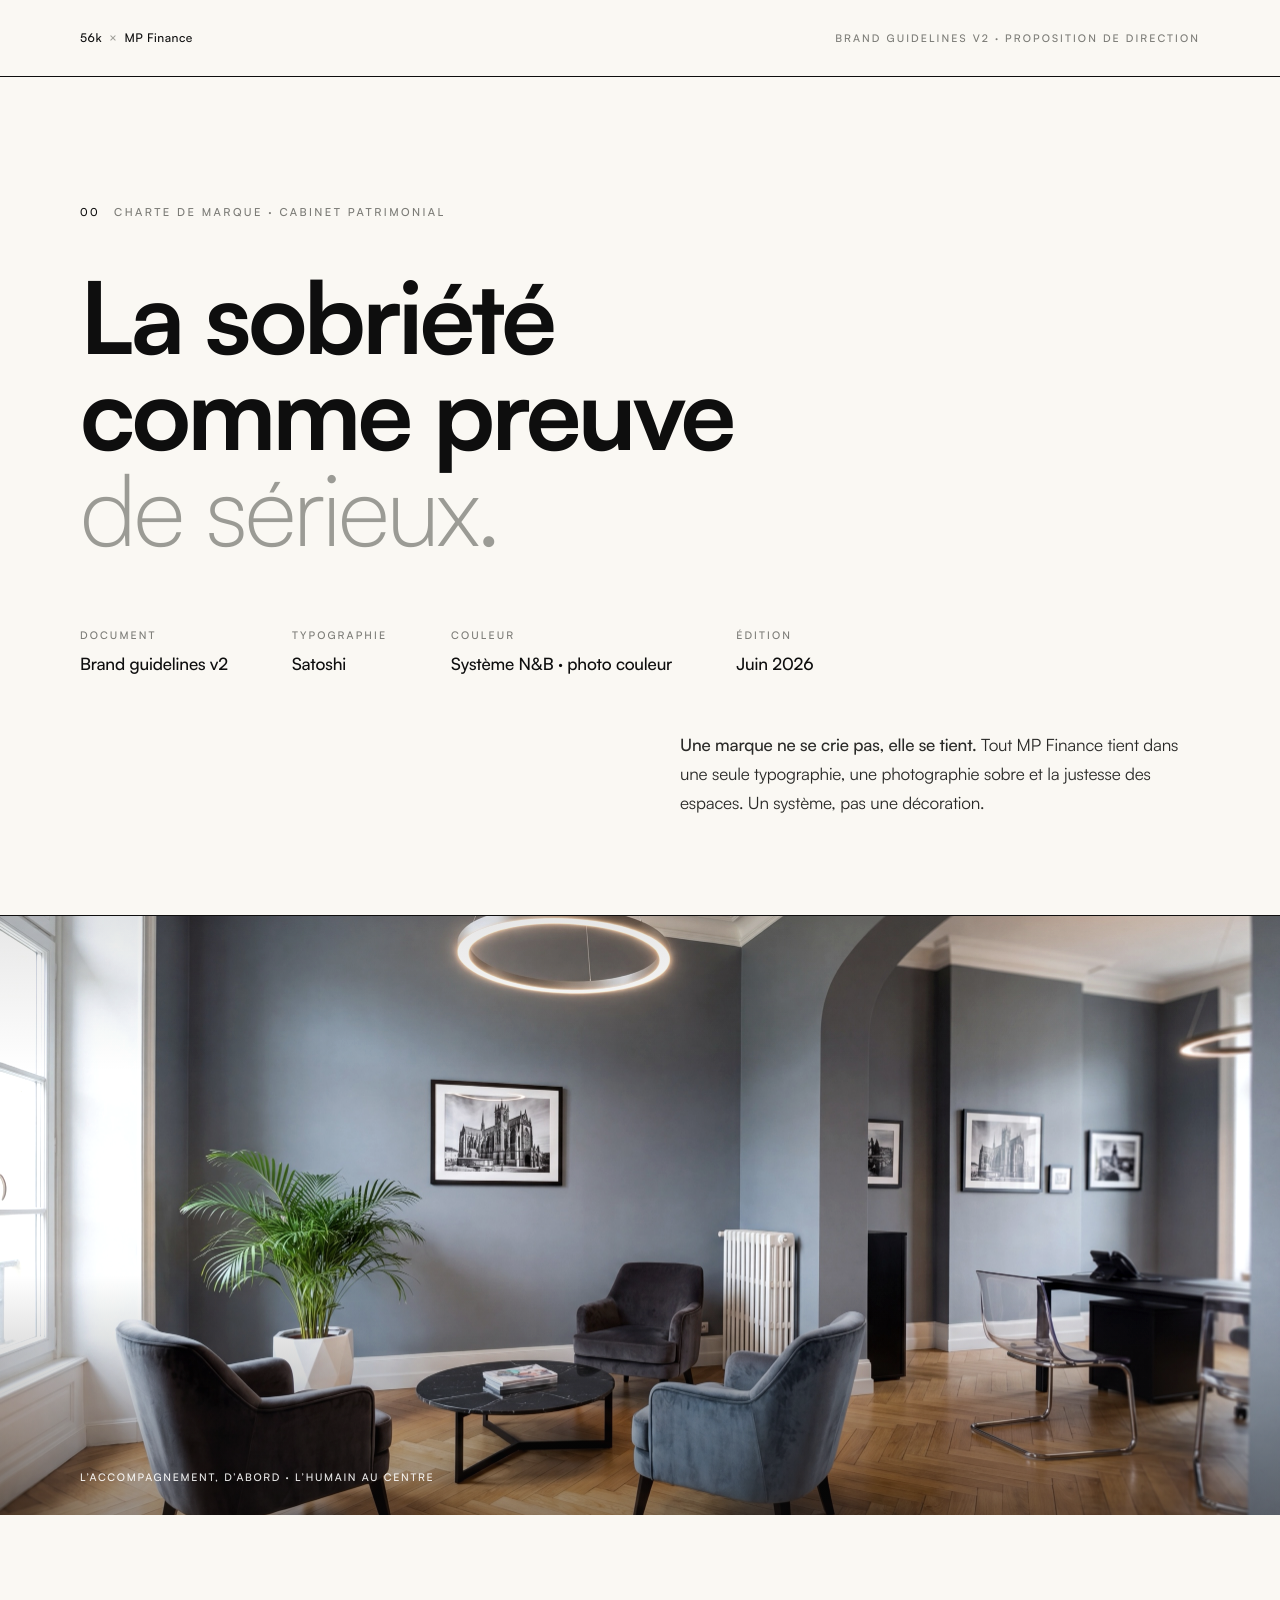
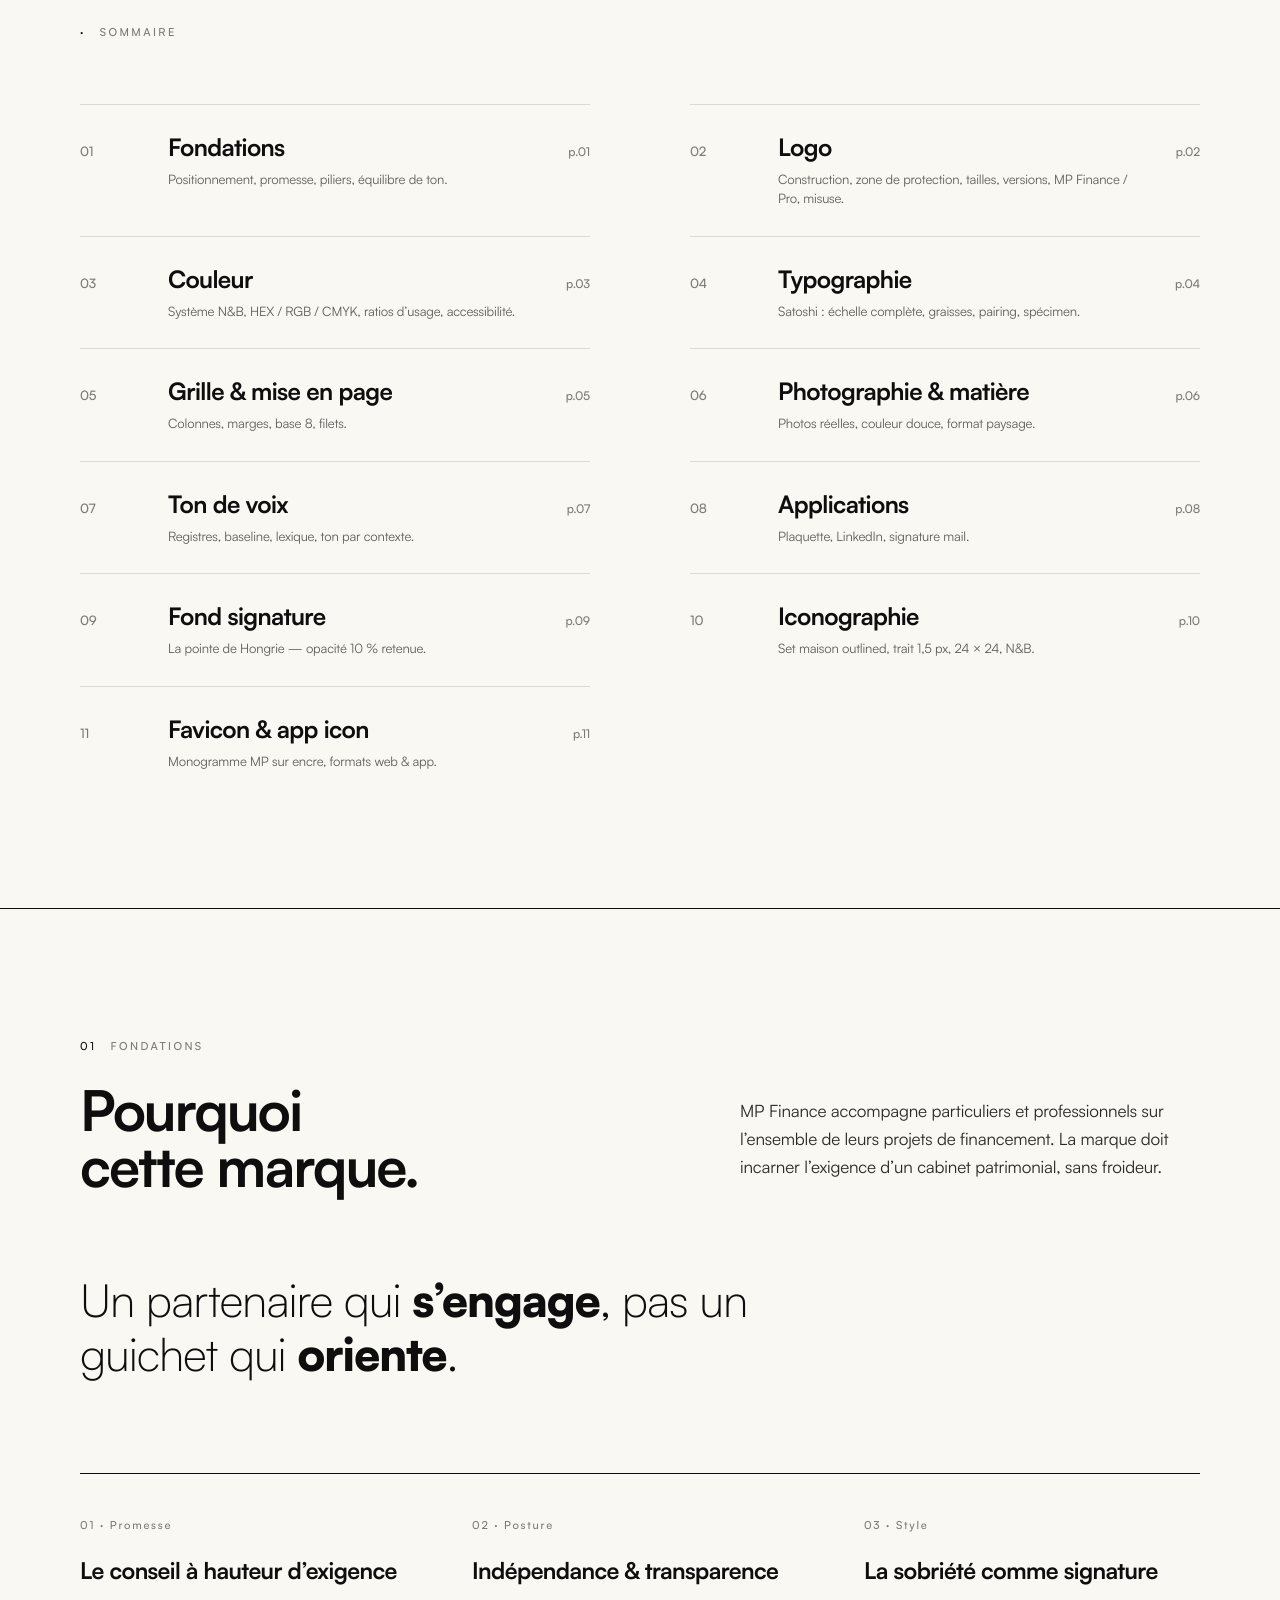
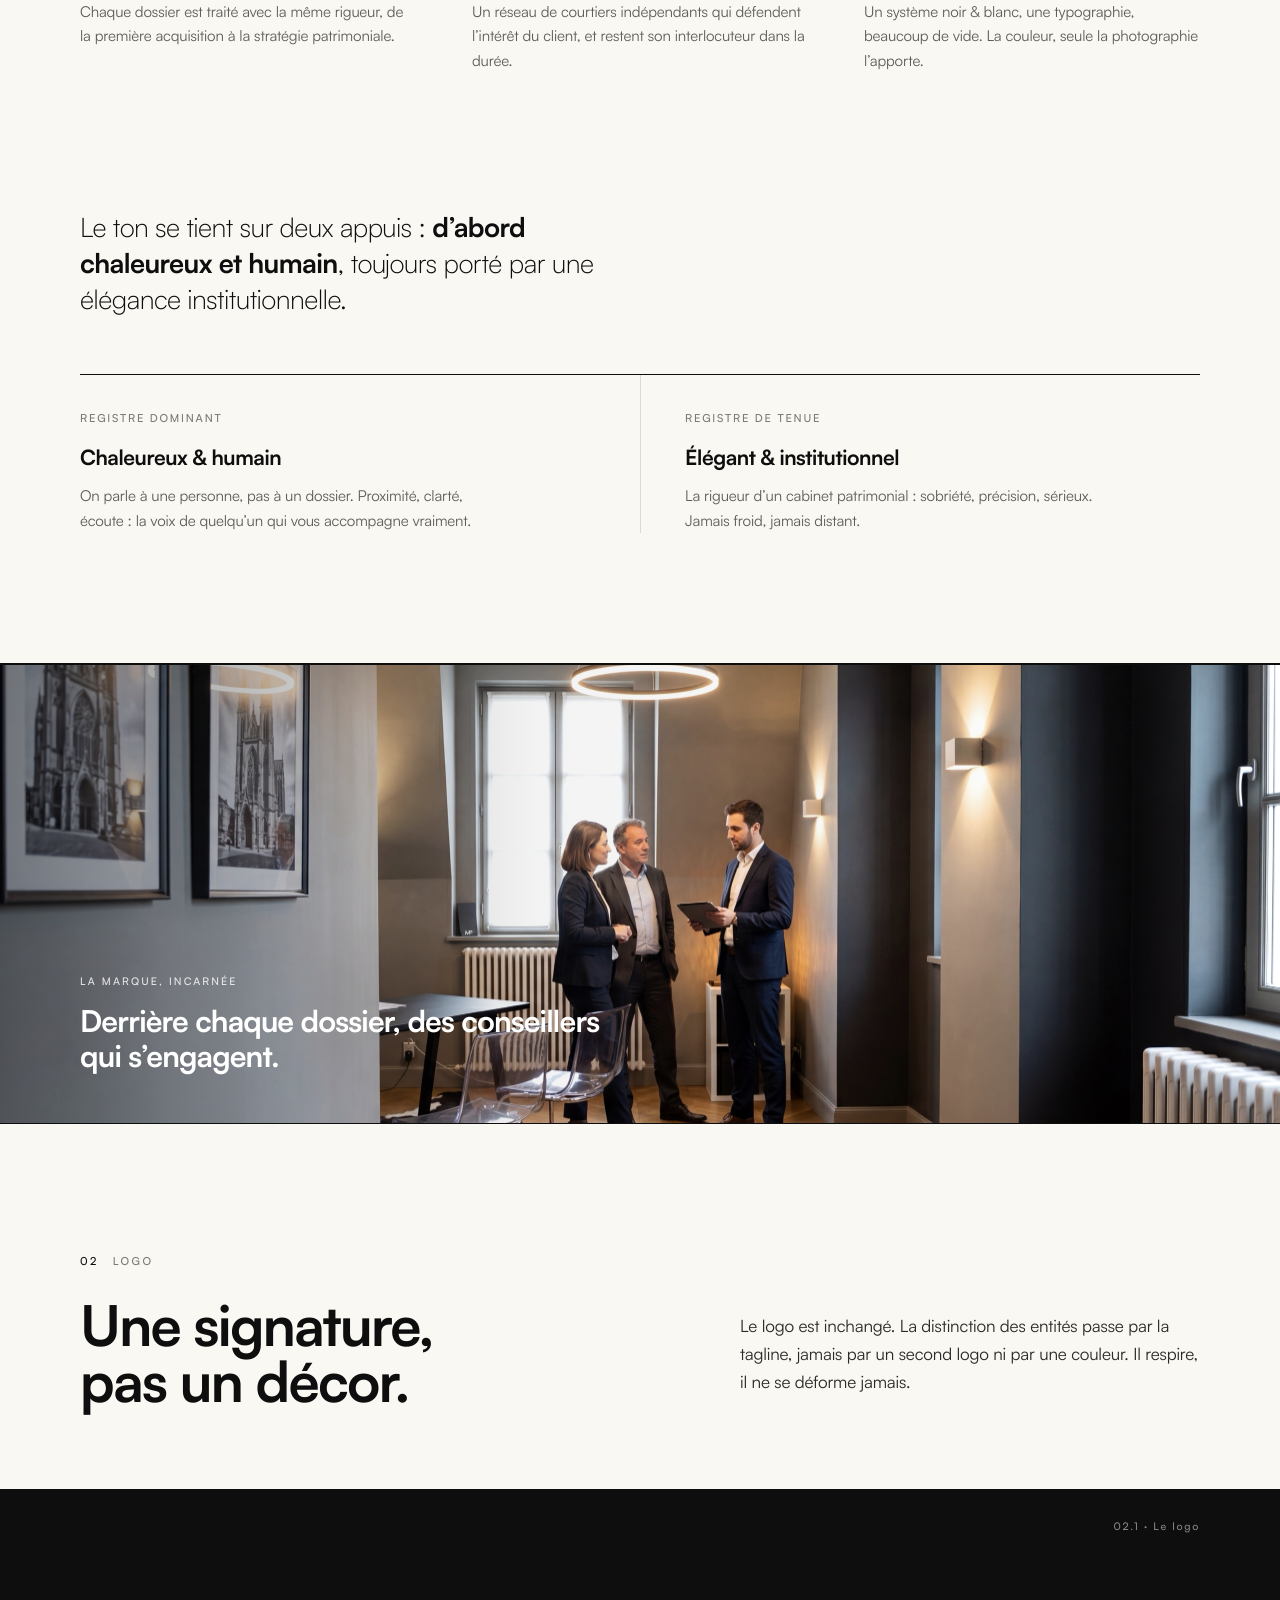
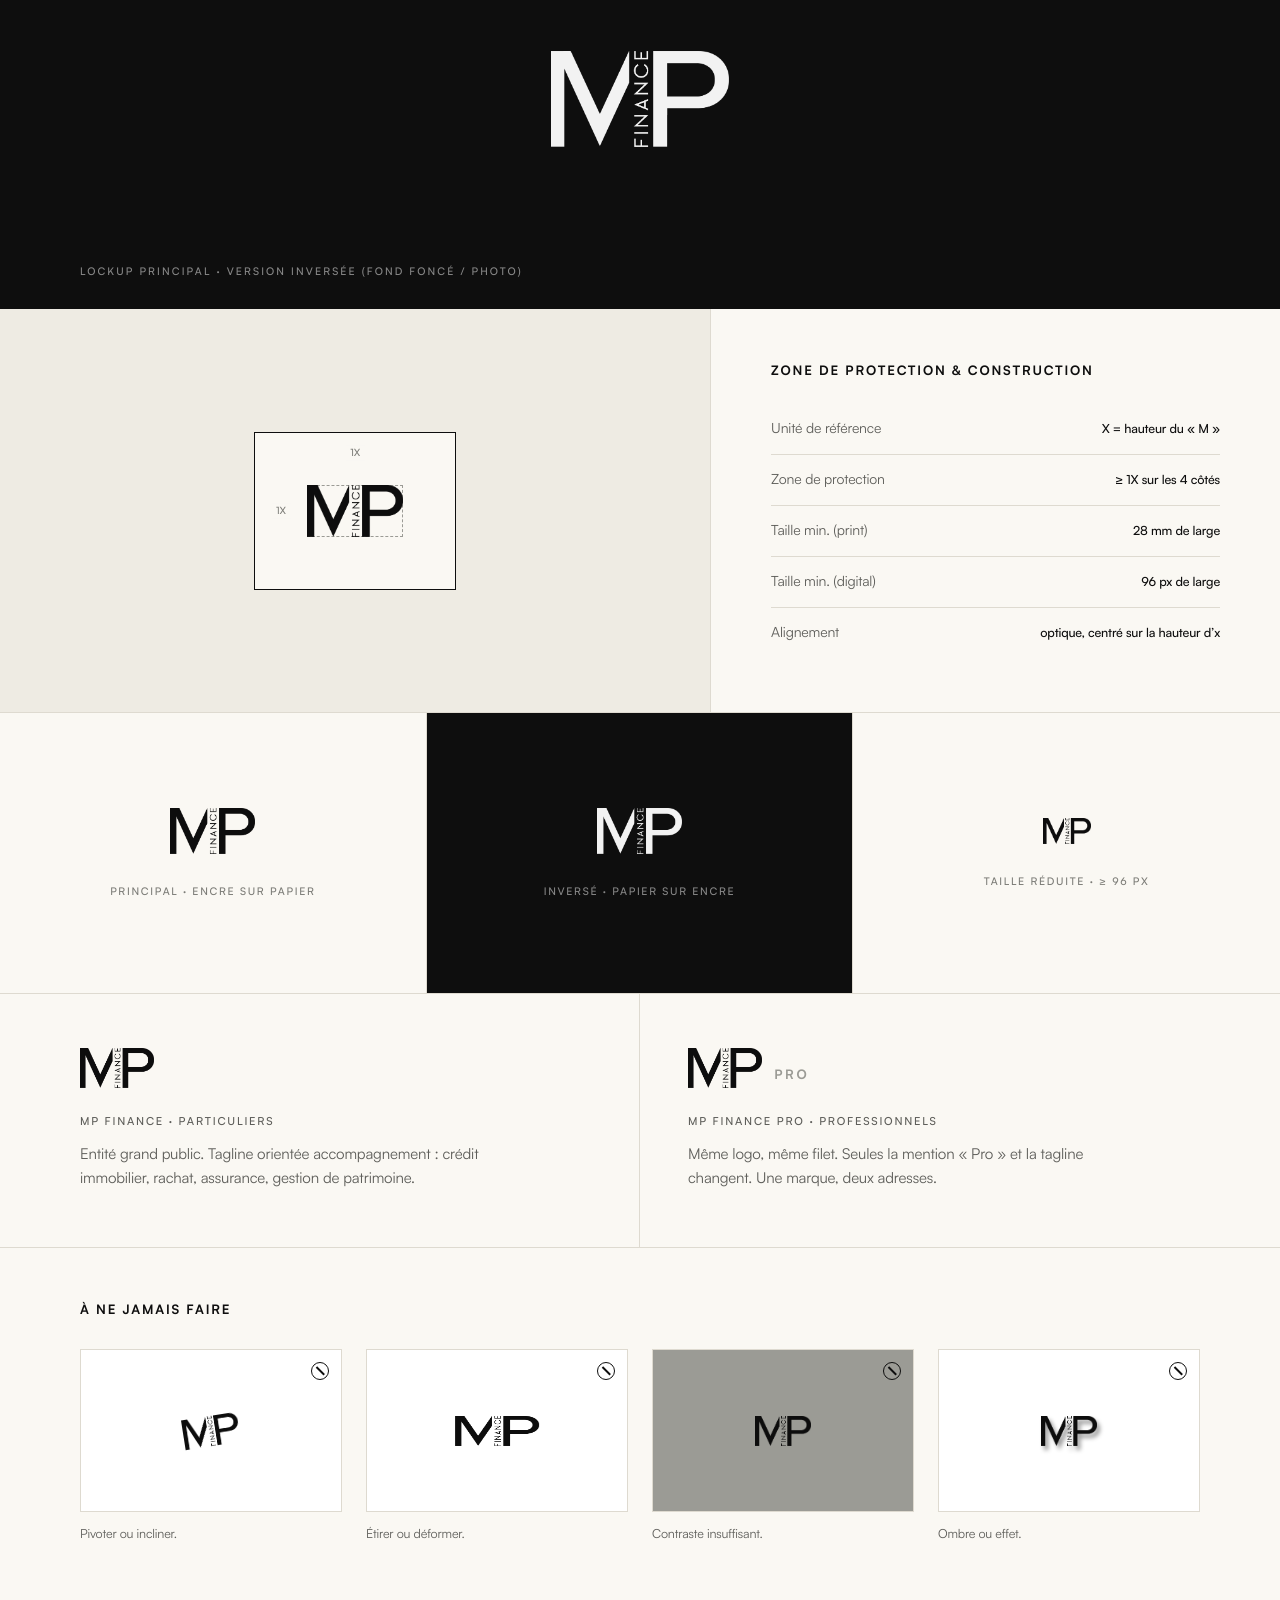
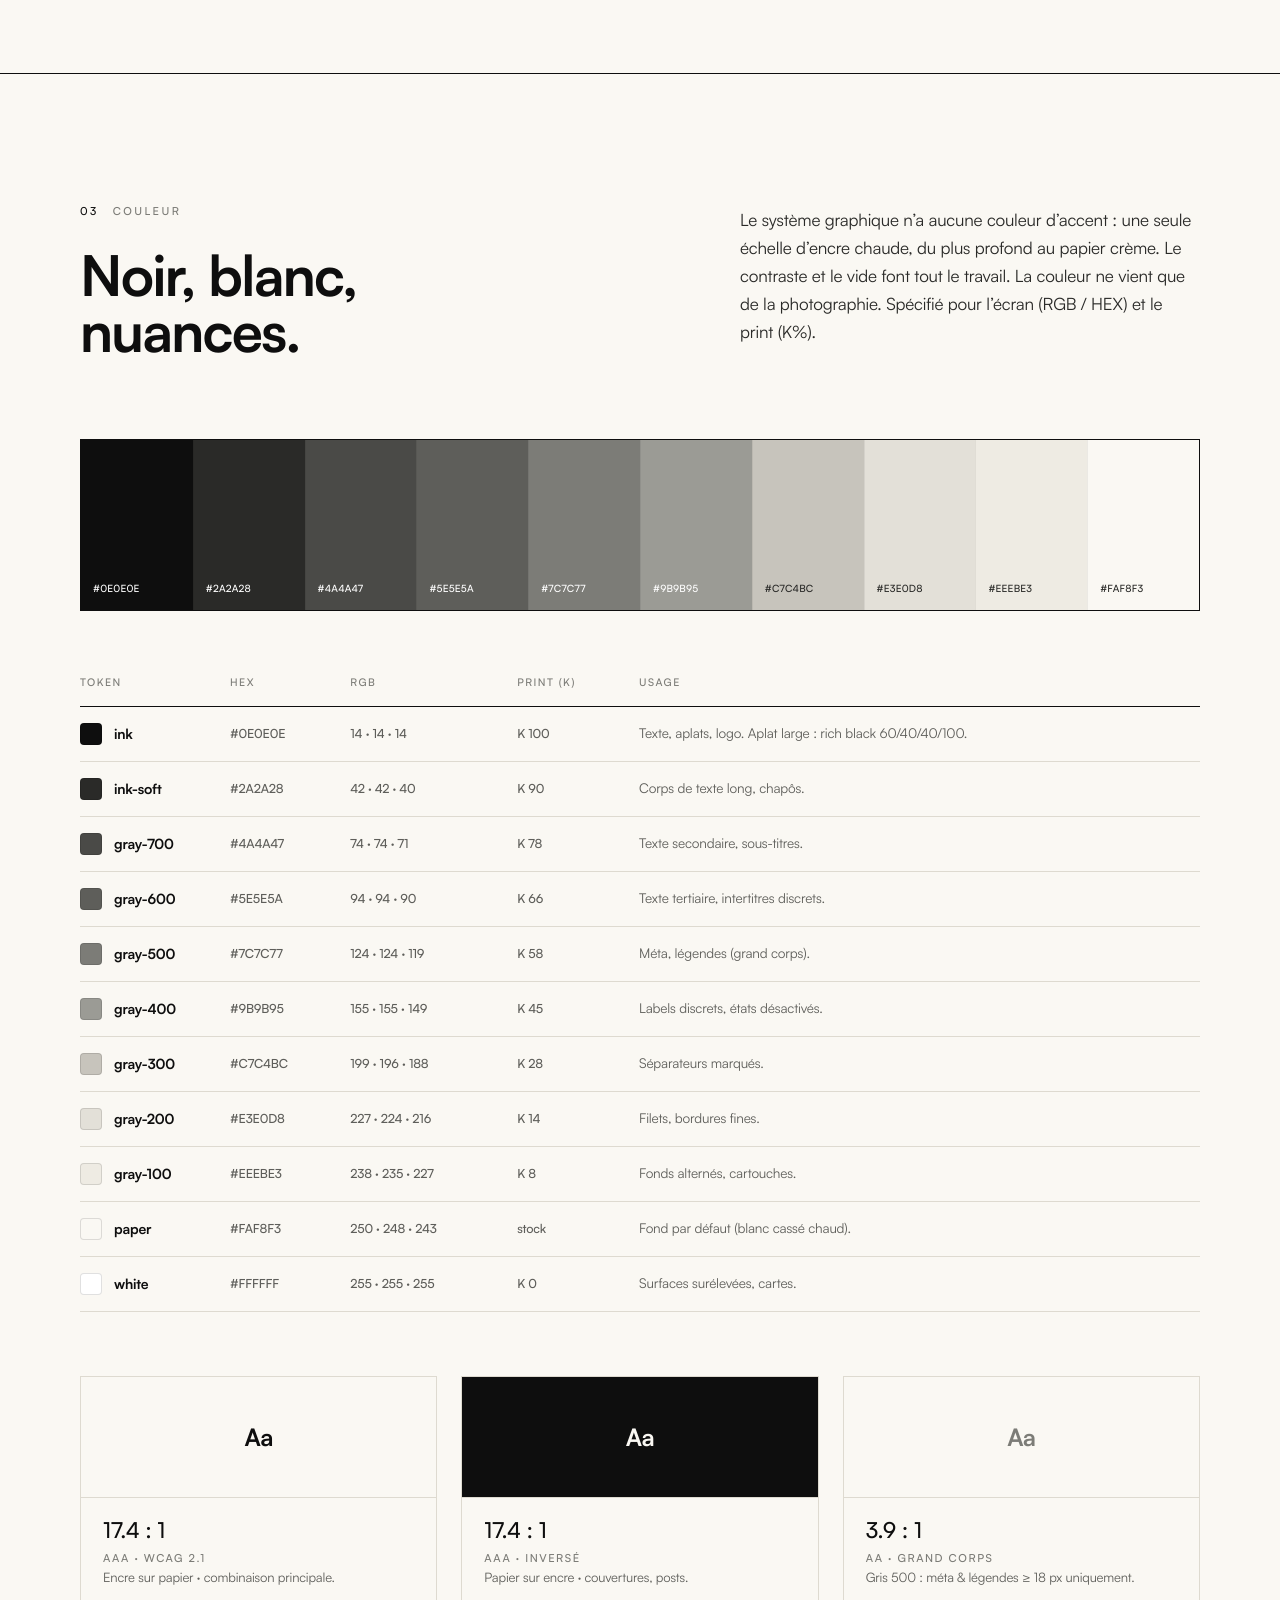
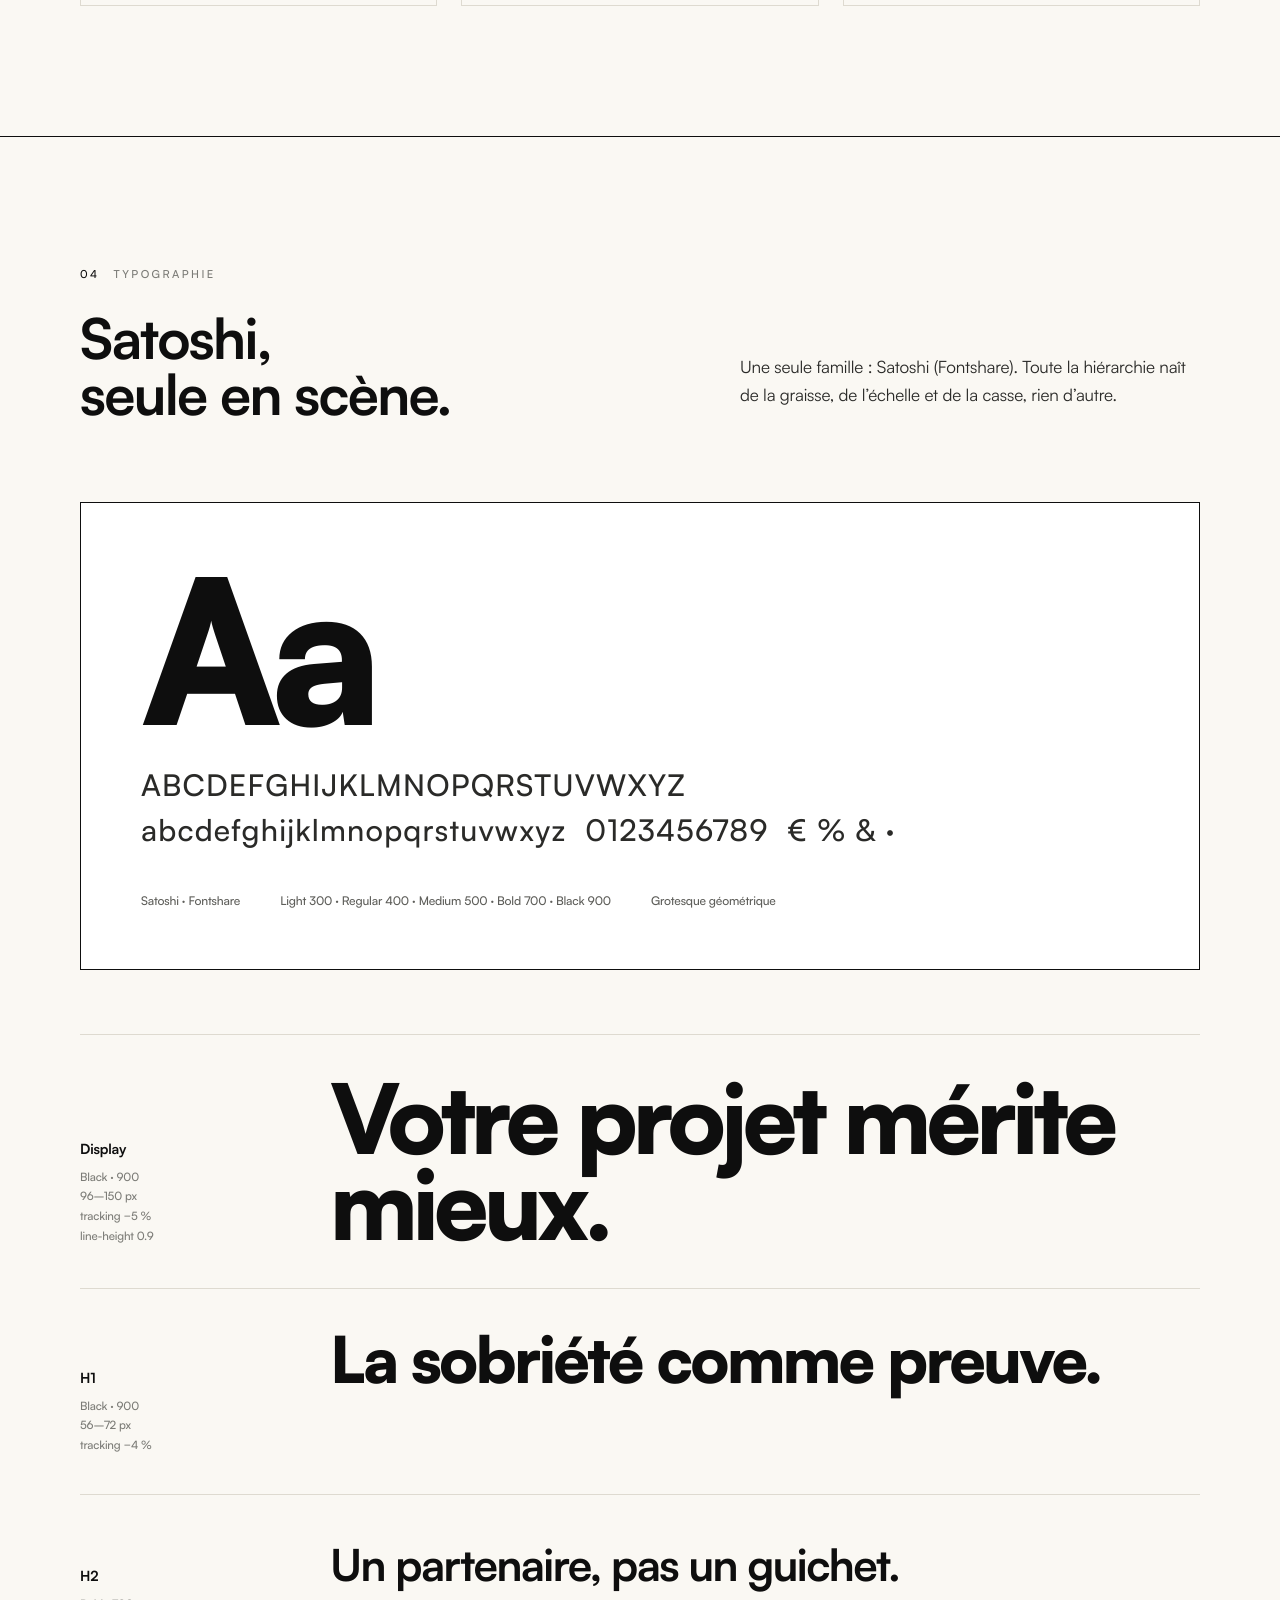
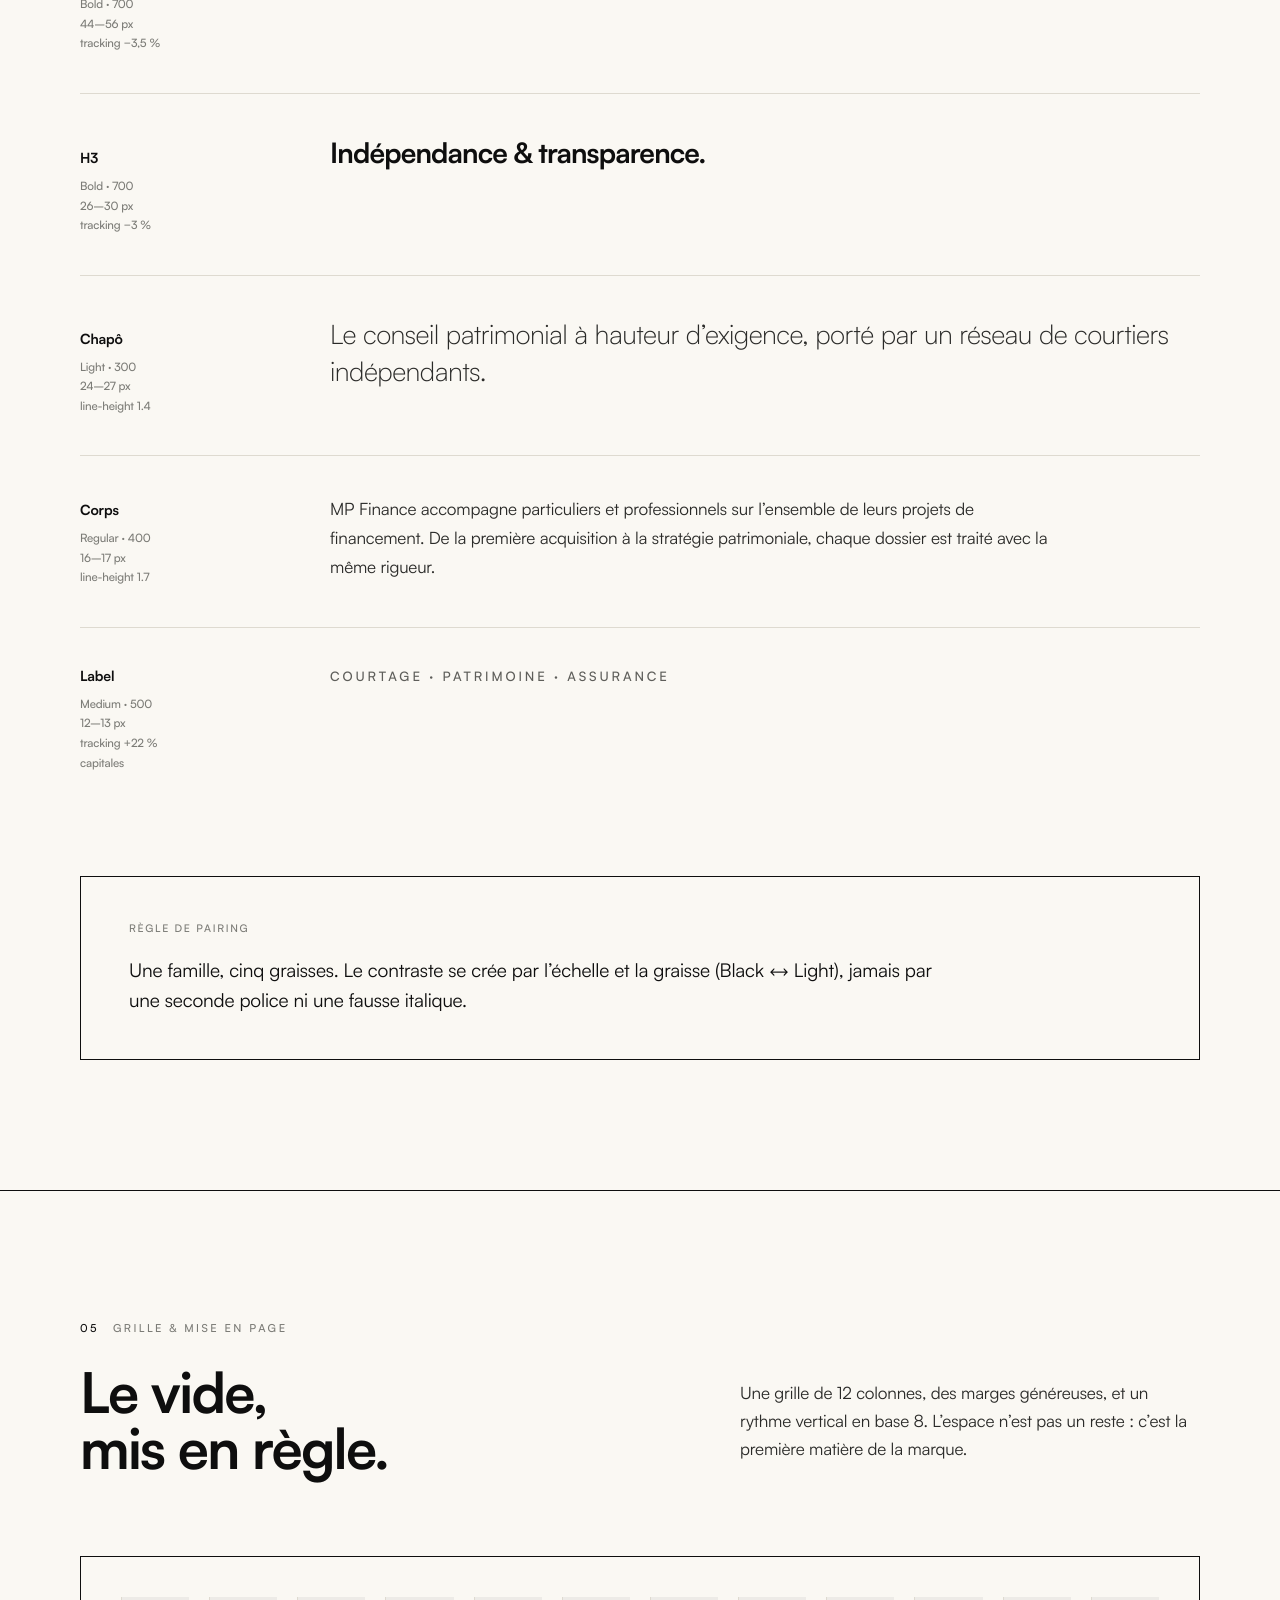
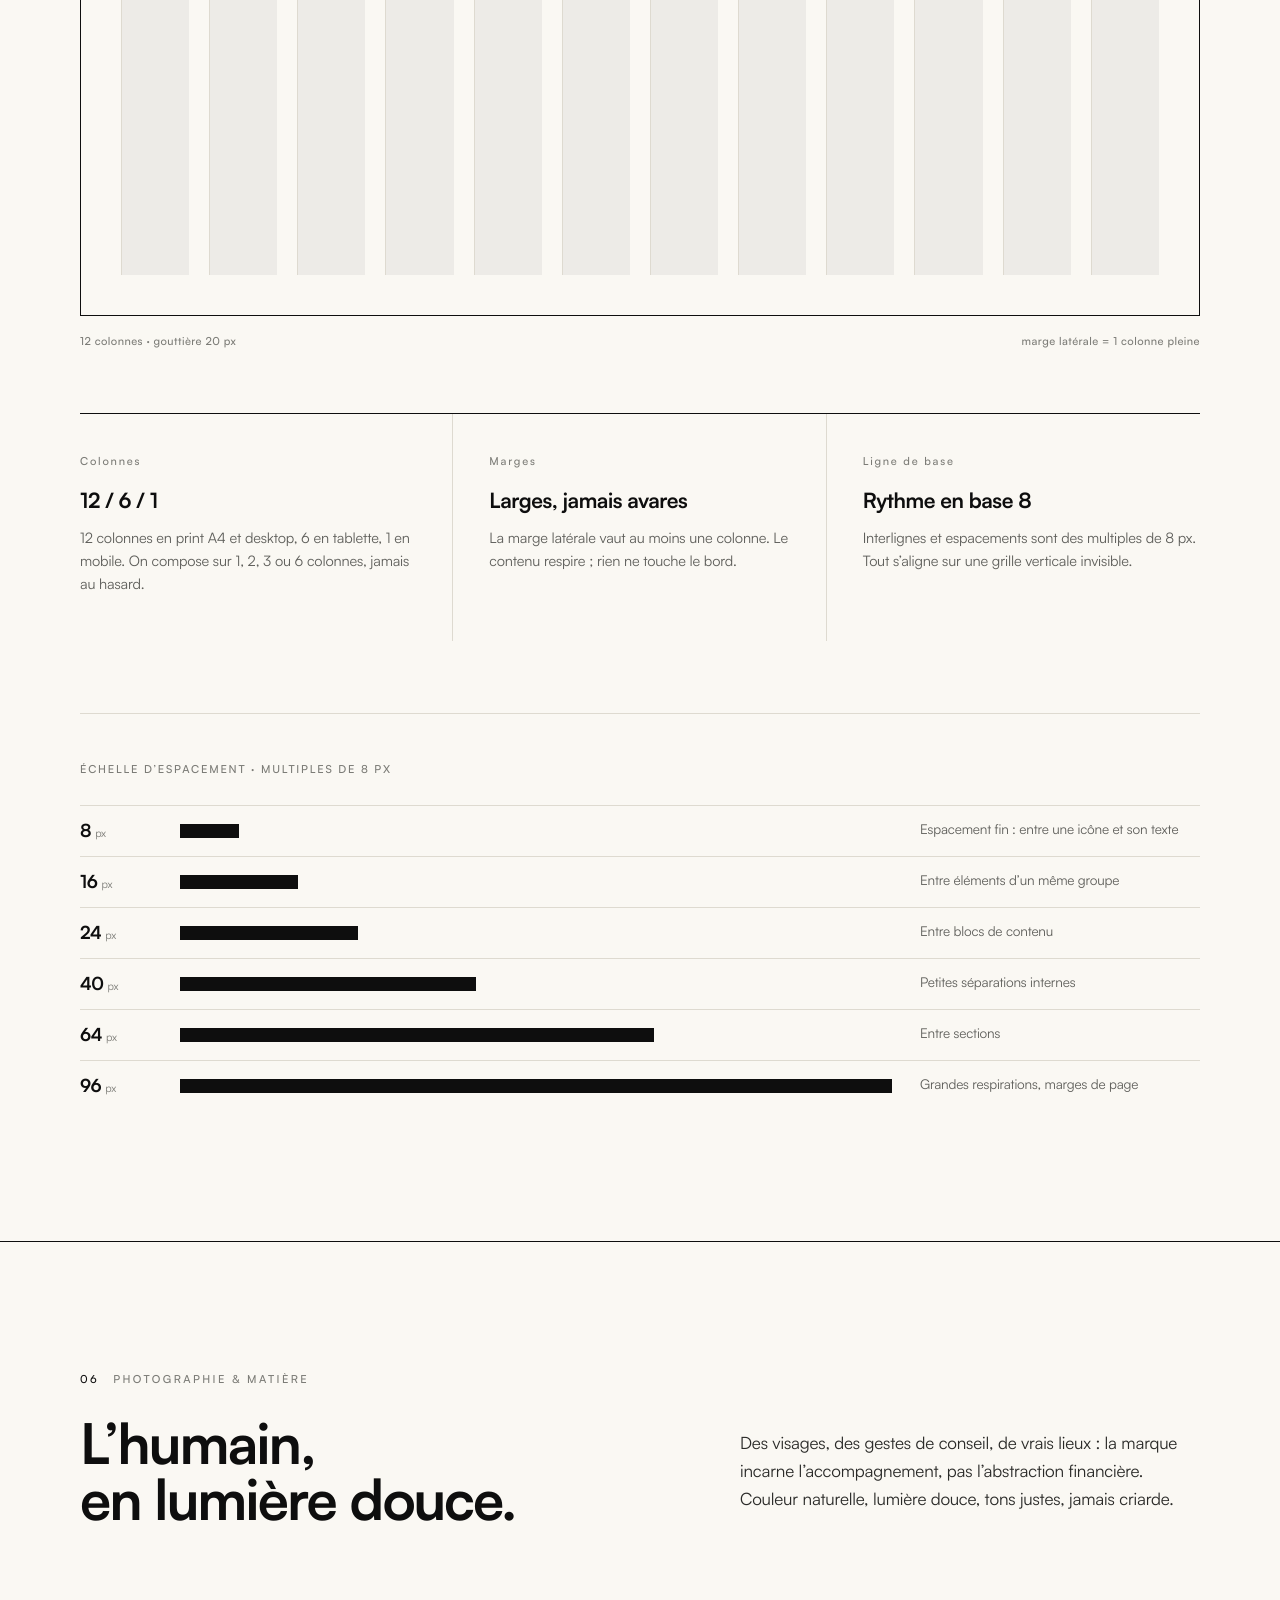
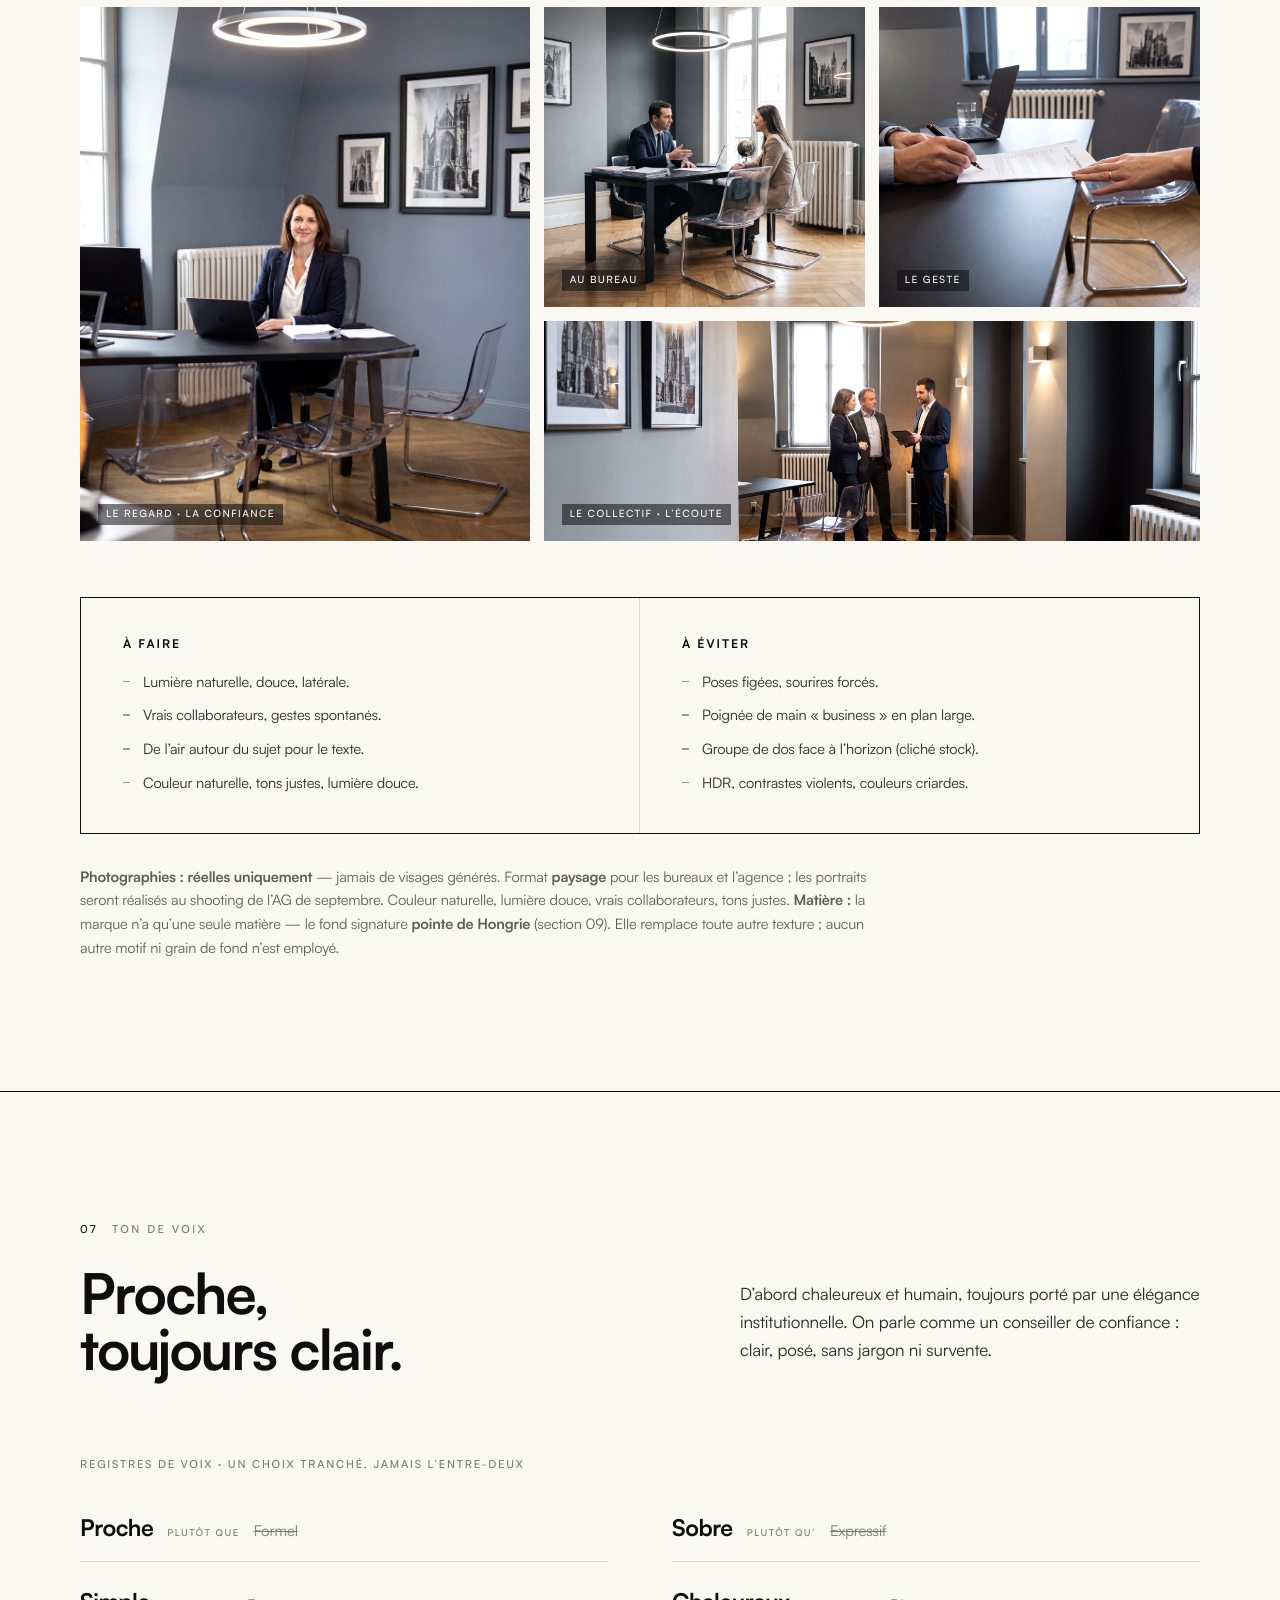
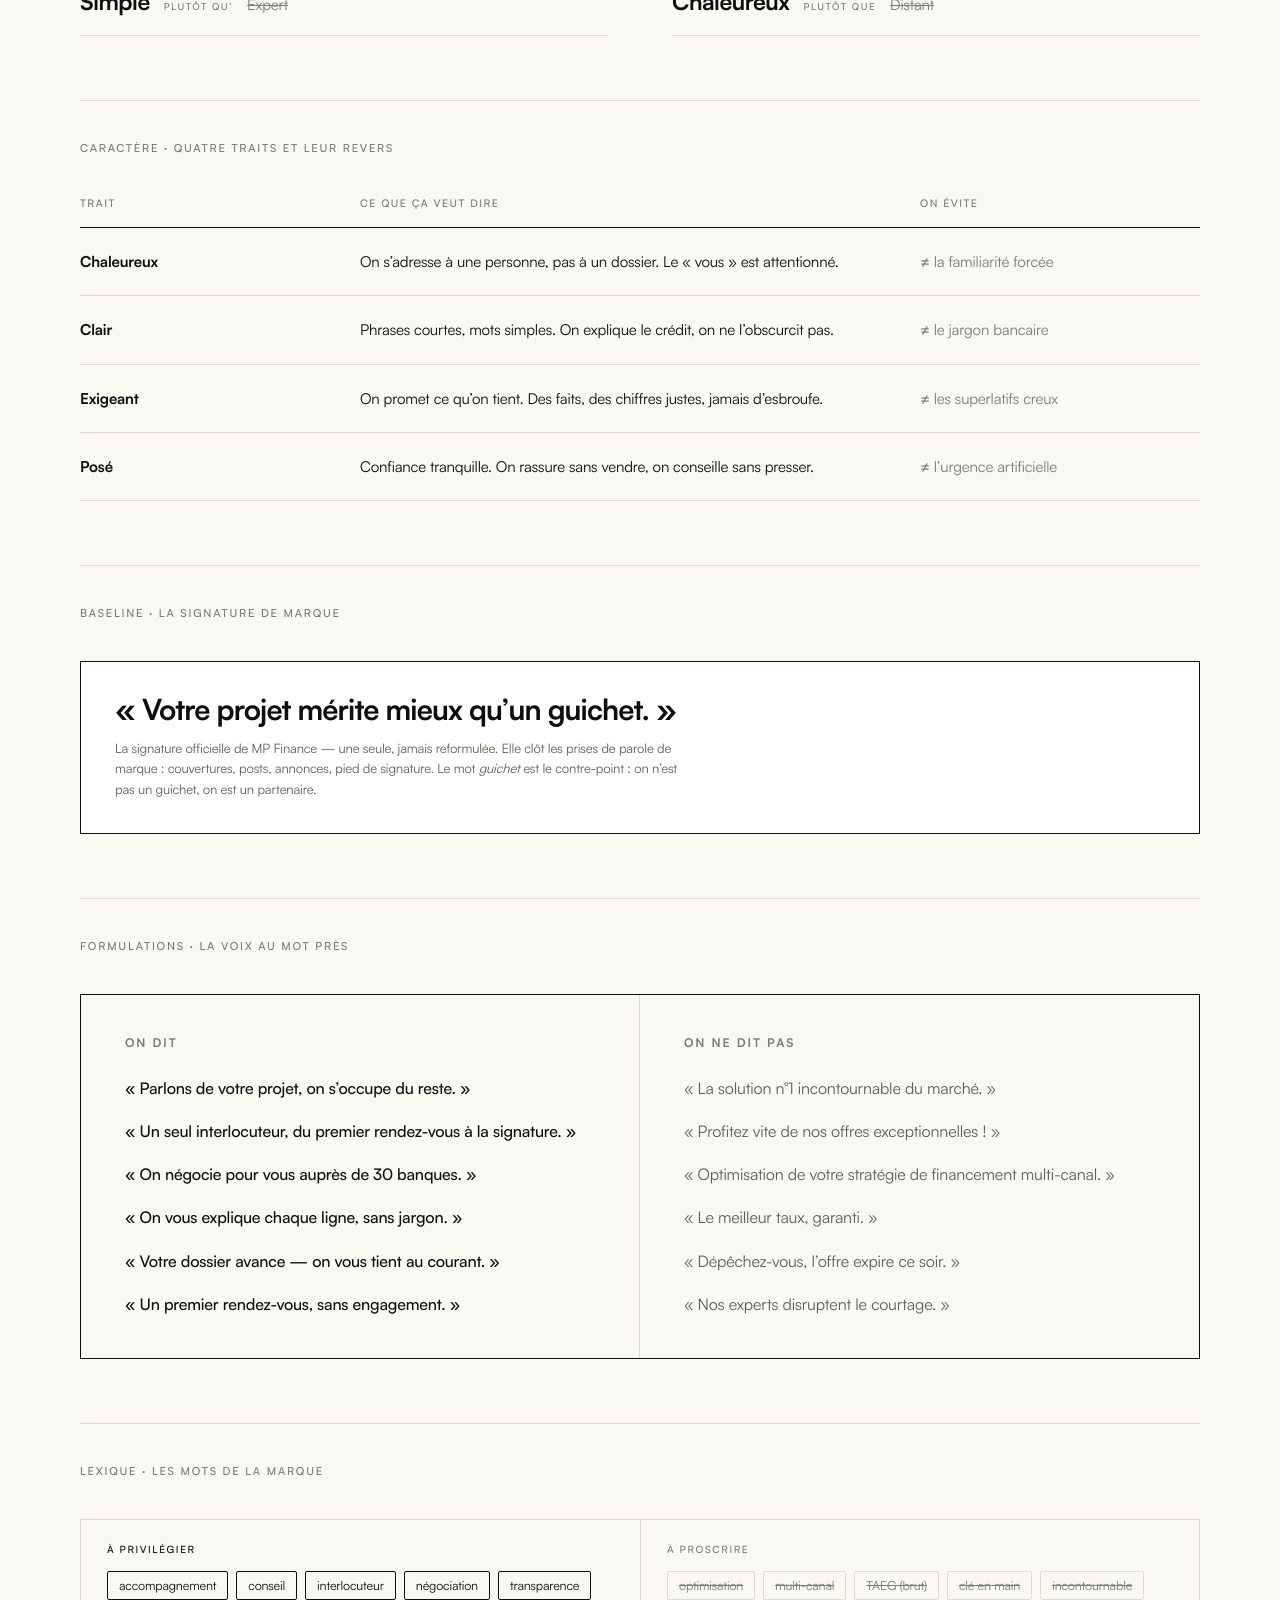
==== commit 8a0754be: "charte v2.3 : review équipe (Jade design + Hugo contenu) — ajouts prioritaires §07 Ton de voix — opé" ====
--- a/v2/index.html
+++ b/v2/index.html
@@ -486,9 +486,11 @@
       <a class="toc-item" href="#typo"><span class="no">04</span><span><span class="ti">Typographie</span><span class="ds">Satoshi : échelle complète, graisses, pairing, spécimen.</span></span><span class="pg">p.04</span></a>
       <a class="toc-item" href="#grille"><span class="no">05</span><span><span class="ti">Grille &amp; mise en page</span><span class="ds">Colonnes, marges, base 8, filets.</span></span><span class="pg">p.05</span></a>
       <a class="toc-item" href="#photo"><span class="no">06</span><span><span class="ti">Photographie &amp; matière</span><span class="ds">Photos réelles, couleur douce, format paysage.</span></span><span class="pg">p.06</span></a>
-      <a class="toc-item" href="#voix"><span class="no">07</span><span><span class="ti">Ton de voix</span><span class="ds">Personnalité, voice chart, registres.</span></span><span class="pg">p.07</span></a>
-      <a class="toc-item" href="#applications"><span class="no">08</span><span><span class="ti">Applications</span><span class="ds">Plaquette, LinkedIn, carte, signature.</span></span><span class="pg">p.08</span></a>
+      <a class="toc-item" href="#voix"><span class="no">07</span><span><span class="ti">Ton de voix</span><span class="ds">Registres, baseline, lexique, ton par contexte.</span></span><span class="pg">p.07</span></a>
+      <a class="toc-item" href="#applications"><span class="no">08</span><span><span class="ti">Applications</span><span class="ds">Plaquette, LinkedIn, signature mail.</span></span><span class="pg">p.08</span></a>
       <a class="toc-item" href="#signature"><span class="no">09</span><span><span class="ti">Fond signature</span><span class="ds">La pointe de Hongrie — opacité 10 % retenue.</span></span><span class="pg">p.09</span></a>
+      <a class="toc-item" href="#icones"><span class="no">10</span><span><span class="ti">Iconographie</span><span class="ds">Set maison outlined, trait 1,5 px, 24 × 24, N&amp;B.</span></span><span class="pg">p.10</span></a>
+      <a class="toc-item" href="#favicon"><span class="no">11</span><span><span class="ti">Favicon &amp; app icon</span><span class="ds">Monogramme MP sur encre, formats web &amp; app.</span></span><span class="pg">p.11</span></a>
     </div>
   </div>
 
@@ -716,6 +718,28 @@
   </section>
 
   <!-- 07 TON DE VOIX -->
+  <style>
+    #voix .baseline-seal{border:1px solid var(--ink);padding:32px 34px;display:flex;flex-direction:column;gap:13px;background:var(--surface)}
+    #voix .baseline-seal .bl-main{font-weight:700;font-size:29px;letter-spacing:-0.03em;line-height:1.08}
+    #voix .baseline-seal .bl-note{font-size:13px;line-height:1.6;color:var(--text-muted);max-width:64ch}
+    #voix .lex{display:grid;grid-template-columns:1fr 1fr;border:1px solid var(--line)}
+    #voix .lex .lc{padding:24px 26px}
+    #voix .lex .lc+.lc{border-left:1px solid var(--line)}
+    #voix .lex .lh{font-family:var(--font);font-weight:500;font-size:10px;letter-spacing:.16em;text-transform:uppercase;margin-bottom:14px}
+    #voix .lex .lc.no .lh{color:var(--text-faint)}
+    #voix .lex .words{display:flex;flex-wrap:wrap;gap:8px}
+    #voix .lex .w{font-size:12.5px;padding:5px 11px;border:1px solid var(--line);border-radius:2px;color:var(--text-soft)}
+    #voix .lex .lc.no .w{color:var(--text-faint);text-decoration:line-through;text-decoration-thickness:1px;text-underline-offset:2px}
+    #voix .lex .lc.yes .w{color:var(--ink);border-color:var(--ink)}
+    #voix .ctx{display:grid;grid-template-columns:repeat(2,1fr);border:1px solid var(--line)}
+    #voix .ctx .cx{padding:22px 24px;border-bottom:1px solid var(--line);border-right:1px solid var(--line)}
+    #voix .ctx .cx:nth-child(2n){border-right:none}
+    #voix .ctx .cx:nth-last-child(-n+2){border-bottom:none}
+    #voix .ctx .ck{font-family:var(--font);font-weight:500;font-size:10px;letter-spacing:.16em;text-transform:uppercase;color:var(--text-faint);margin-bottom:8px}
+    #voix .ctx .cd{font-size:13px;line-height:1.55;color:var(--text-muted);margin-bottom:10px}
+    #voix .ctx .cq{font-size:14px;font-weight:500;letter-spacing:-0.01em;color:var(--ink)}
+    @media(max-width:760px){#voix .lex,#voix .ctx{grid-template-columns:1fr}#voix .lex .lc+.lc{border-left:none;border-top:1px solid var(--line)}#voix .ctx .cx{border-right:none}}
+  </style>
   <section class="blk" id="voix">
     <div class="sec-head">
       <div class="l"><div class="eyebrow"><b>07</b>Ton de voix</div><h2>Proche,<br>toujours clair.</h2></div>
@@ -745,18 +769,57 @@
         </table>
       </div>
       <div class="vgroup">
+        <div class="vlabel">Baseline · la signature de marque</div>
+        <div class="baseline-seal">
+          <div class="bl-main">« Votre projet mérite mieux qu’un guichet. »</div>
+          <div class="bl-note">La signature officielle de MP Finance — une seule, jamais reformulée. Elle clôt les prises de parole de marque : couvertures, posts, annonces, pied de signature. Le mot <em>guichet</em> est le contre-point : on n’est pas un guichet, on est un partenaire.</div>
+        </div>
+      </div>
+
+      <div class="vgroup">
         <div class="vlabel">Formulations · la voix au mot près</div>
         <div class="voice-cols">
           <div class="vc"><h4>On dit</h4>
             <p class="q">« Parlons de votre projet, on s’occupe du reste. »</p>
             <p class="q">« Un seul interlocuteur, du premier rendez-vous à la signature. »</p>
             <p class="q">« On négocie pour vous auprès de 30 banques. »</p>
+            <p class="q">« On vous explique chaque ligne, sans jargon. »</p>
+            <p class="q">« Votre dossier avance — on vous tient au courant. »</p>
+            <p class="q">« Un premier rendez-vous, sans engagement. »</p>
           </div>
           <div class="vc dont"><h4>On ne dit pas</h4>
             <p>« La solution n°1 incontournable du marché. »</p>
             <p>« Profitez vite de nos offres exceptionnelles ! »</p>
             <p>« Optimisation de votre stratégie de financement multi-canal. »</p>
+            <p>« Le meilleur taux, garanti. »</p>
+            <p>« Dépêchez-vous, l’offre expire ce soir. »</p>
+            <p>« Nos experts disruptent le courtage. »</p>
           </div>
+        </div>
+      </div>
+
+      <div class="vgroup">
+        <div class="vlabel">Lexique · les mots de la marque</div>
+        <div class="lex">
+          <div class="lc yes">
+            <div class="lh">À privilégier</div>
+            <div class="words"><span class="w">accompagnement</span><span class="w">conseil</span><span class="w">interlocuteur</span><span class="w">négociation</span><span class="w">transparence</span><span class="w">projet</span><span class="w">sérénité</span><span class="w">sur-mesure</span><span class="w">indépendance</span><span class="w">clarté</span></div>
+          </div>
+          <div class="lc no">
+            <div class="lh">À proscrire</div>
+            <div class="words"><span class="w">optimisation</span><span class="w">multi-canal</span><span class="w">TAEG (brut)</span><span class="w">clé en main</span><span class="w">incontournable</span><span class="w">disruptif</span><span class="w">exceptionnel</span><span class="w">leader</span><span class="w">offre flash</span><span class="w">urgent</span></div>
+          </div>
+        </div>
+        <p style="font-size:12px;line-height:1.55;color:var(--text-faint);margin-top:12px">Les termes techniques (TAEG, hypothèque, assurance emprunteur…) ne sont pas interdits — on les <strong>explique</strong>, jamais on ne les jette bruts.</p>
+      </div>
+
+      <div class="vgroup">
+        <div class="vlabel">Le ton par contexte · une voix, quatre situations</div>
+        <div class="ctx">
+          <div class="cx"><div class="ck">Prospection</div><div class="cd">On ouvre, on rassure, on n’insiste jamais. La porte est ouverte, pas forcée.</div><div class="cq">« Parlons de votre projet — un premier échange, sans engagement. »</div></div>
+          <div class="cx"><div class="ck">Accompagnement</div><div class="cd">On informe, on explique, on tient au courant. Le client sait toujours où il en est.</div><div class="cq">« Voici où en est votre dossier, et la prochaine étape. »</div></div>
+          <div class="cx"><div class="ck">Relance</div><div class="cd">On reste disponible, jamais pressant. On rappelle qu’on est là, on ne met pas la pression.</div><div class="cq">« On reste à votre disposition, quand votre projet sera prêt. »</div></div>
+          <div class="cx"><div class="ck">Réseaux sociaux</div><div class="cd">On partage une preuve ou un conseil, ton humain et posé. Jamais de survente.</div><div class="cq">« Un bon taux, c’est bien. Le bon conseil, c’est mieux. »</div></div>
         </div>
       </div>
     </div>
@@ -1032,8 +1095,85 @@
     </div>
   </section>
 
+  <!-- 10 ICONOGRAPHIE -->
+  <style>
+    #icones .ico-grid{display:grid;grid-template-columns:repeat(6,1fr);border-top:1px solid var(--line);border-left:1px solid var(--line);margin-top:28px}
+    #icones .ic{border-right:1px solid var(--line);border-bottom:1px solid var(--line);padding:30px 16px;display:flex;flex-direction:column;align-items:center;gap:15px;text-align:center}
+    #icones .ic svg{width:30px;height:30px;color:var(--ink);stroke:currentColor;fill:none;stroke-width:1.5;stroke-linecap:round;stroke-linejoin:round}
+    #icones .ic .nm{font-family:var(--font);font-weight:500;font-size:9.5px;letter-spacing:.1em;text-transform:uppercase;color:var(--text-faint)}
+    #icones .ico-rules{display:grid;grid-template-columns:1fr 1fr 1fr;border:1px solid var(--line);margin-top:18px}
+    #icones .ir{padding:20px 22px;border-right:1px solid var(--line)}
+    #icones .ir:last-child{border-right:none}
+    #icones .ir .h{font-family:var(--font);font-weight:500;font-size:10px;letter-spacing:.16em;text-transform:uppercase;color:var(--text-faint);margin-bottom:9px}
+    #icones .ir p{font-size:12.5px;line-height:1.55;color:var(--text-soft)}
+    @media(max-width:760px){#icones .ico-grid{grid-template-columns:repeat(3,1fr)}#icones .ico-rules{grid-template-columns:1fr}#icones .ir{border-right:none;border-bottom:1px solid var(--line)}#icones .ir:last-child{border-bottom:none}}
+  </style>
+  <section class="blk" id="icones">
+    <div class="sec-head">
+      <div class="l"><div class="eyebrow"><b>10</b>Iconographie</div><h2>Un trait,<br>une grammaire.</h2></div>
+      <div class="intro">Un jeu d’icônes maison, au même esprit que la marque : <strong>linéaires (outlined), trait 1,5&nbsp;px, grille 24&nbsp;×&nbsp;24</strong>, 100&nbsp;% noir &amp; blanc. Jamais de pictos pleins, jamais de couleur. Elles servent les services, les valeurs et les points de contact.</div>
+    </div>
+    <div class="ico-grid">
+      <div class="ic"><svg viewBox="0 0 24 24"><path d="M3 11l9-7 9 7"/><path d="M5 9.6V20h14V9.6"/><path d="M10 20v-5h4v5"/></svg><div class="nm">Immobilier</div></div>
+      <div class="ic"><svg viewBox="0 0 24 24"><circle cx="12" cy="12" r="9"/><path d="M15.5 8.7a4.5 4.5 0 1 0 0 6.6"/><path d="M7 11h6"/><path d="M7 13.4h5"/></svg><div class="nm">Financement</div></div>
+      <div class="ic"><svg viewBox="0 0 24 24"><path d="M6 3h8l4 4v14H6z"/><path d="M14 3v4h4"/><path d="M9 12h6"/><path d="M9 15h6"/><path d="M9 18h4"/></svg><div class="nm">Dossier</div></div>
+      <div class="ic"><svg viewBox="0 0 24 24"><path d="M3 9l9-5 9 5"/><path d="M4 9h16"/><path d="M6 9v8M10 9v8M14 9v8M18 9v8"/><path d="M3.5 20h17"/></svg><div class="nm">Banques</div></div>
+      <div class="ic"><svg viewBox="0 0 24 24"><circle cx="7.6" cy="7.6" r="3.6"/><path d="M10.2 10.2L19 19"/><path d="M16 16l2-2M18 18l1.5-1.5"/></svg><div class="nm">Acquisition</div></div>
+      <div class="ic"><svg viewBox="0 0 24 24"><path d="M12 3l7 3v5c0 5-3.5 8.2-7 10-3.5-1.8-7-5-7-10V6z"/><path d="M9 12l2 2 4-4"/></svg><div class="nm">Assurance</div></div>
+      <div class="ic"><svg viewBox="0 0 24 24"><path d="M4 4v16h16"/><path d="M7 15l4-5 3 3 4-6"/></svg><div class="nm">Patrimoine</div></div>
+      <div class="ic"><svg viewBox="0 0 24 24"><rect x="4" y="5" width="16" height="16" rx="1.5"/><path d="M4 9.5h16"/><path d="M8 3v4M16 3v4"/><path d="M8 13h2M14 13h2M8 17h2"/></svg><div class="nm">Rendez-vous</div></div>
+      <div class="ic"><svg viewBox="0 0 24 24"><path d="M5 19l1-4 9-9 3 3-9 9z"/><path d="M14 6l3 3"/><path d="M5 19h4"/></svg><div class="nm">Signature</div></div>
+      <div class="ic"><svg viewBox="0 0 24 24"><rect x="3" y="5" width="18" height="14" rx="1.5"/><path d="M3.6 6.6l8.4 6.8 8.4-6.8"/></svg><div class="nm">Contact</div></div>
+      <div class="ic"><svg viewBox="0 0 24 24"><path d="M12 21c4-4.5 7-7.6 7-11a7 7 0 1 0-14 0c0 3.4 3 6.5 7 11z"/><circle cx="12" cy="10" r="2.5"/></svg><div class="nm">Agences</div></div>
+      <div class="ic"><svg viewBox="0 0 24 24"><circle cx="9" cy="8" r="3.2"/><path d="M3.5 19a5.5 5.5 0 0 1 11 0"/><path d="M16 7.2a3.2 3.2 0 0 1 0 6"/><path d="M17.5 14.4A5.5 5.5 0 0 1 20.5 19"/></svg><div class="nm">Conseil</div></div>
+    </div>
+    <div class="ico-rules">
+      <div class="ir"><div class="h">Construction</div><p>Grille 24&nbsp;×&nbsp;24, marge optique 2&nbsp;px. Trait 1,5&nbsp;px, terminaisons et jonctions arrondies. Géométrie simple, lisible en petit.</p></div>
+      <div class="ir"><div class="h">Couleur</div><p>Noir &amp; blanc uniquement — encre sur clair, blanc sur encre. La couleur n’entre jamais dans une icône : elle reste à la photo.</p></div>
+      <div class="ir"><div class="h">Le réflexe</div><p>Une icône appuie une idée, elle ne décore pas. Jamais de picto plein, jamais deux styles mélangés, jamais sous un titre fort.</p></div>
+    </div>
+  </section>
+
+  <!-- 11 FAVICON & APP ICON -->
+  <style>
+    #favicon .fav-row{display:grid;grid-template-columns:repeat(4,1fr);gap:20px;margin-top:28px;align-items:end}
+    #favicon .ft{display:flex;flex-direction:column;align-items:center;gap:14px}
+    #favicon .tile{background:var(--ink);color:#fff;display:flex;align-items:center;justify-content:center;font-weight:900;letter-spacing:-0.04em;border-radius:4px}
+    #favicon .tile.app{border-radius:22%}
+    #favicon .s16{width:32px;height:32px;font-size:13px}
+    #favicon .s32{width:54px;height:54px;font-size:22px}
+    #favicon .s180{width:96px;height:96px;font-size:40px}
+    #favicon .s192{width:120px;height:120px;font-size:50px}
+    #favicon .fl{font-family:var(--font);font-weight:500;font-size:10px;letter-spacing:.12em;text-transform:uppercase;color:var(--text-faint);text-align:center;line-height:1.7}
+    #favicon .fl span{display:block;color:var(--text-soft);letter-spacing:.04em}
+    #favicon .fav-spec{display:grid;grid-template-columns:1fr 1fr 1fr;border:1px solid var(--line);margin-top:40px}
+    #favicon .fs{padding:22px 24px;border-right:1px solid var(--line)}
+    #favicon .fs:last-child{border-right:none}
+    #favicon .fs .h{font-family:var(--font);font-weight:500;font-size:10px;letter-spacing:.16em;text-transform:uppercase;color:var(--text-faint);margin-bottom:10px}
+    #favicon .fs p{font-size:12.5px;line-height:1.6;color:var(--text-soft)}
+    #favicon .fs code{font-family:var(--font-mono,monospace);font-size:11.5px;color:var(--ink)}
+    @media(max-width:760px){#favicon .fav-spec{grid-template-columns:1fr}#favicon .fs{border-right:none;border-bottom:1px solid var(--line)}#favicon .fs:last-child{border-bottom:none}}
+  </style>
+  <section class="blk" id="favicon">
+    <div class="sec-head">
+      <div class="l"><div class="eyebrow"><b>11</b>Favicon &amp; app icon</div><h2>La marque,<br>en seize pixels.</h2></div>
+      <div class="intro">Le monogramme <strong>MP</strong> sur fond encre, lisible de l’onglet de navigateur à l’icône d’application. Logo centré, ~60&nbsp;% de l’espace, jamais collé aux bords. Une seule version : blanc sur encre.</div>
+    </div>
+    <div class="fav-row">
+      <div class="ft"><div class="tile s16"><span>MP</span></div><div class="fl">16 px<span>favicon onglet</span></div></div>
+      <div class="ft"><div class="tile s32"><span>MP</span></div><div class="fl">32 px<span>favicon HD</span></div></div>
+      <div class="ft"><div class="tile app s180"><span>MP</span></div><div class="fl">180 px<span>apple-touch</span></div></div>
+      <div class="ft"><div class="tile app s192"><span>MP</span></div><div class="fl">192 / 512 px<span>android · PWA</span></div></div>
+    </div>
+    <div class="fav-spec">
+      <div class="fs"><div class="h">Formats à livrer</div><p><code>favicon.ico</code> (16·32·48) · <code>favicon.svg</code> (vectoriel) · <code>apple-touch-icon.png</code> (180) · <code>icon-192.png</code> &amp; <code>icon-512.png</code> (Android / manifest PWA).</p></div>
+      <div class="fs"><div class="h">Construction</div><p>Fond encre plein, monogramme blanc centré occupant ~60&nbsp;% du carré. Coins vifs pour le favicon, arrondis ~22&nbsp;% pour l’app icon (recommandation iOS/Android).</p></div>
+      <div class="fs"><div class="h">À éviter</div><p>Logo complet « MP Finance » illisible en 16&nbsp;px, fond transparent, monogramme qui touche les bords, dégradé ou couleur. Toujours le même contraste blanc/encre.</p></div>
+    </div>
+  </section>
+
   <footer>
-    <span class="l">MP Finance × 56k Studio · Brand guidelines v2.2 · système N&amp;B + photo couleur · décisions du 10/06 intégrées · fond signature arrêté — pointe de Hongrie, opacité 10&nbsp;%<br>ORIAS n° 15 004 729 · mp-finance.com</span>
+    <span class="l">MP Finance × 56k Studio · Brand guidelines v2.3 · système N&amp;B + photo couleur · fond signature pointe de Hongrie 10&nbsp;% · ajouts : iconographie, favicon/app icon, ton de voix opérationnel<br>ORIAS n° 15 004 729 · mp-finance.com</span>
     <span class="r"><a href="./presentation.html" style="color:inherit;text-decoration:none;border-bottom:1px solid var(--line)">Présentation →</a> · 56k.studio</span>
   </footer>
 
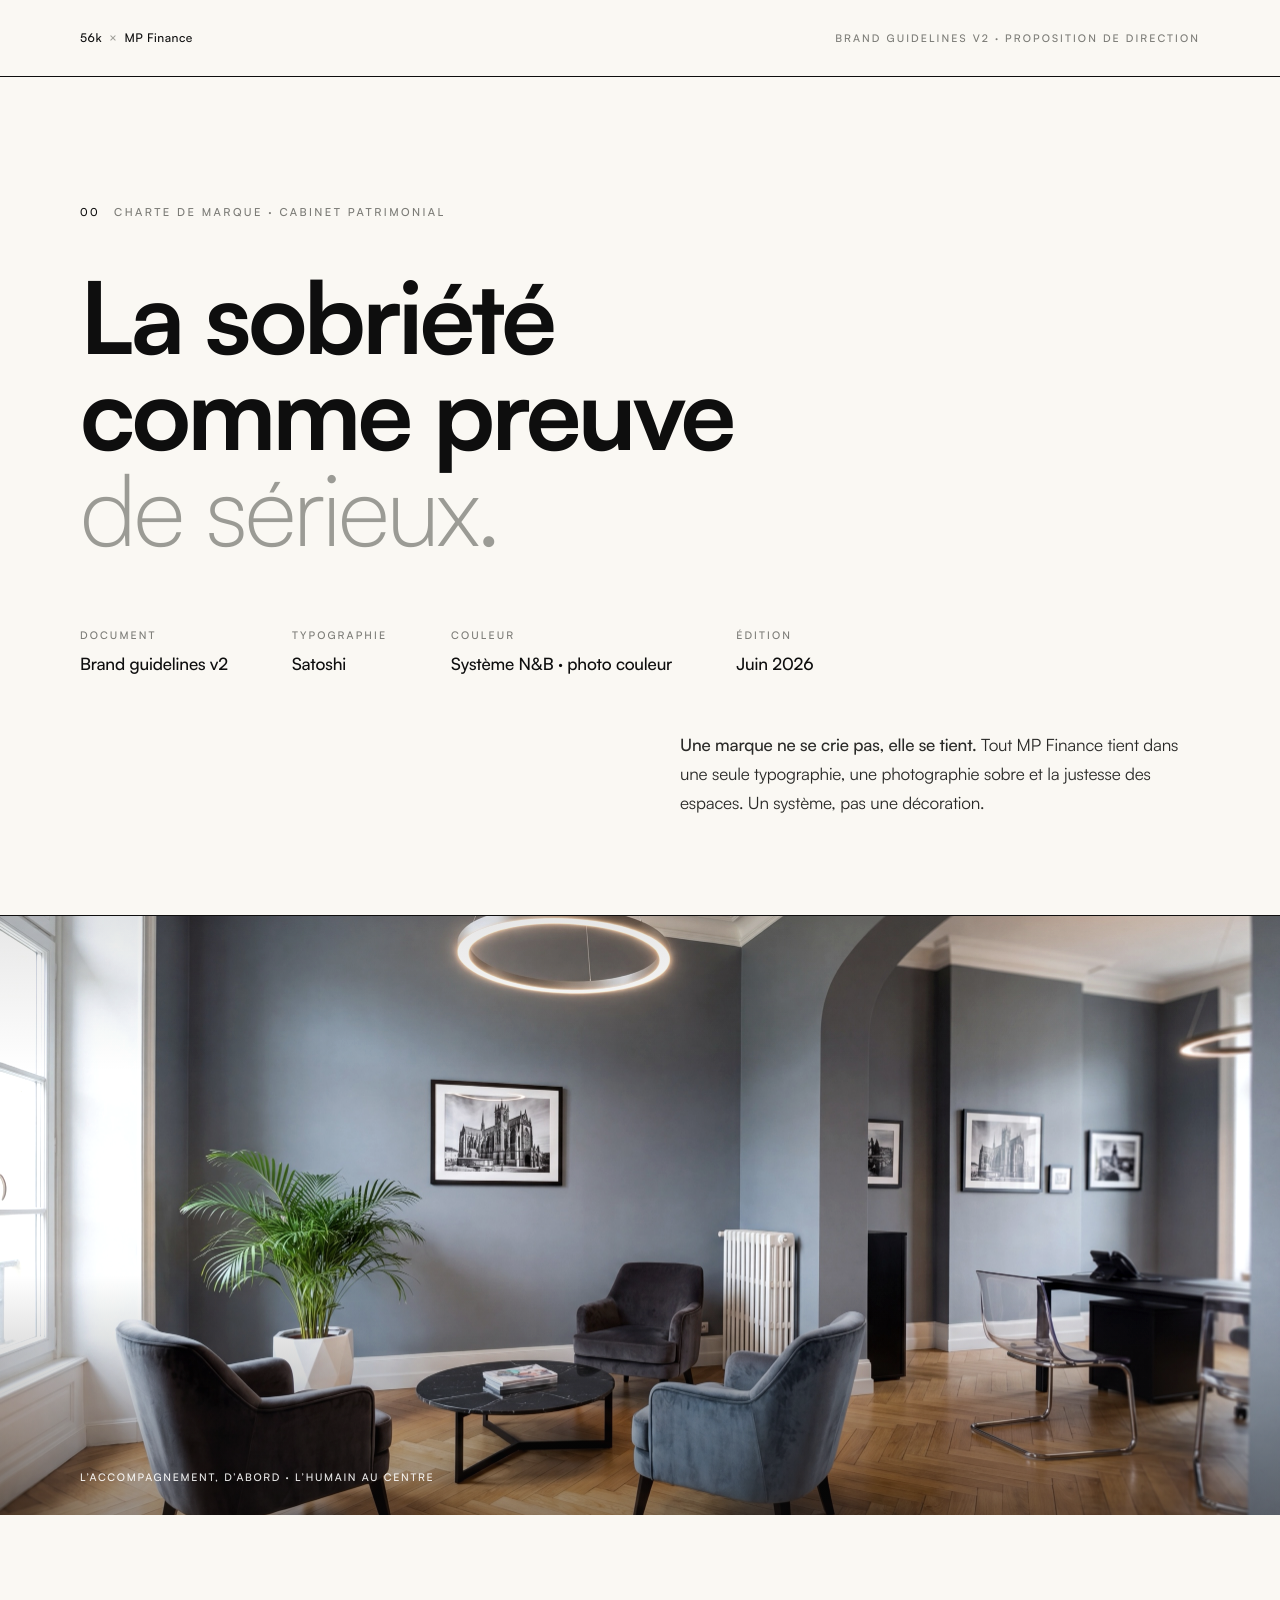
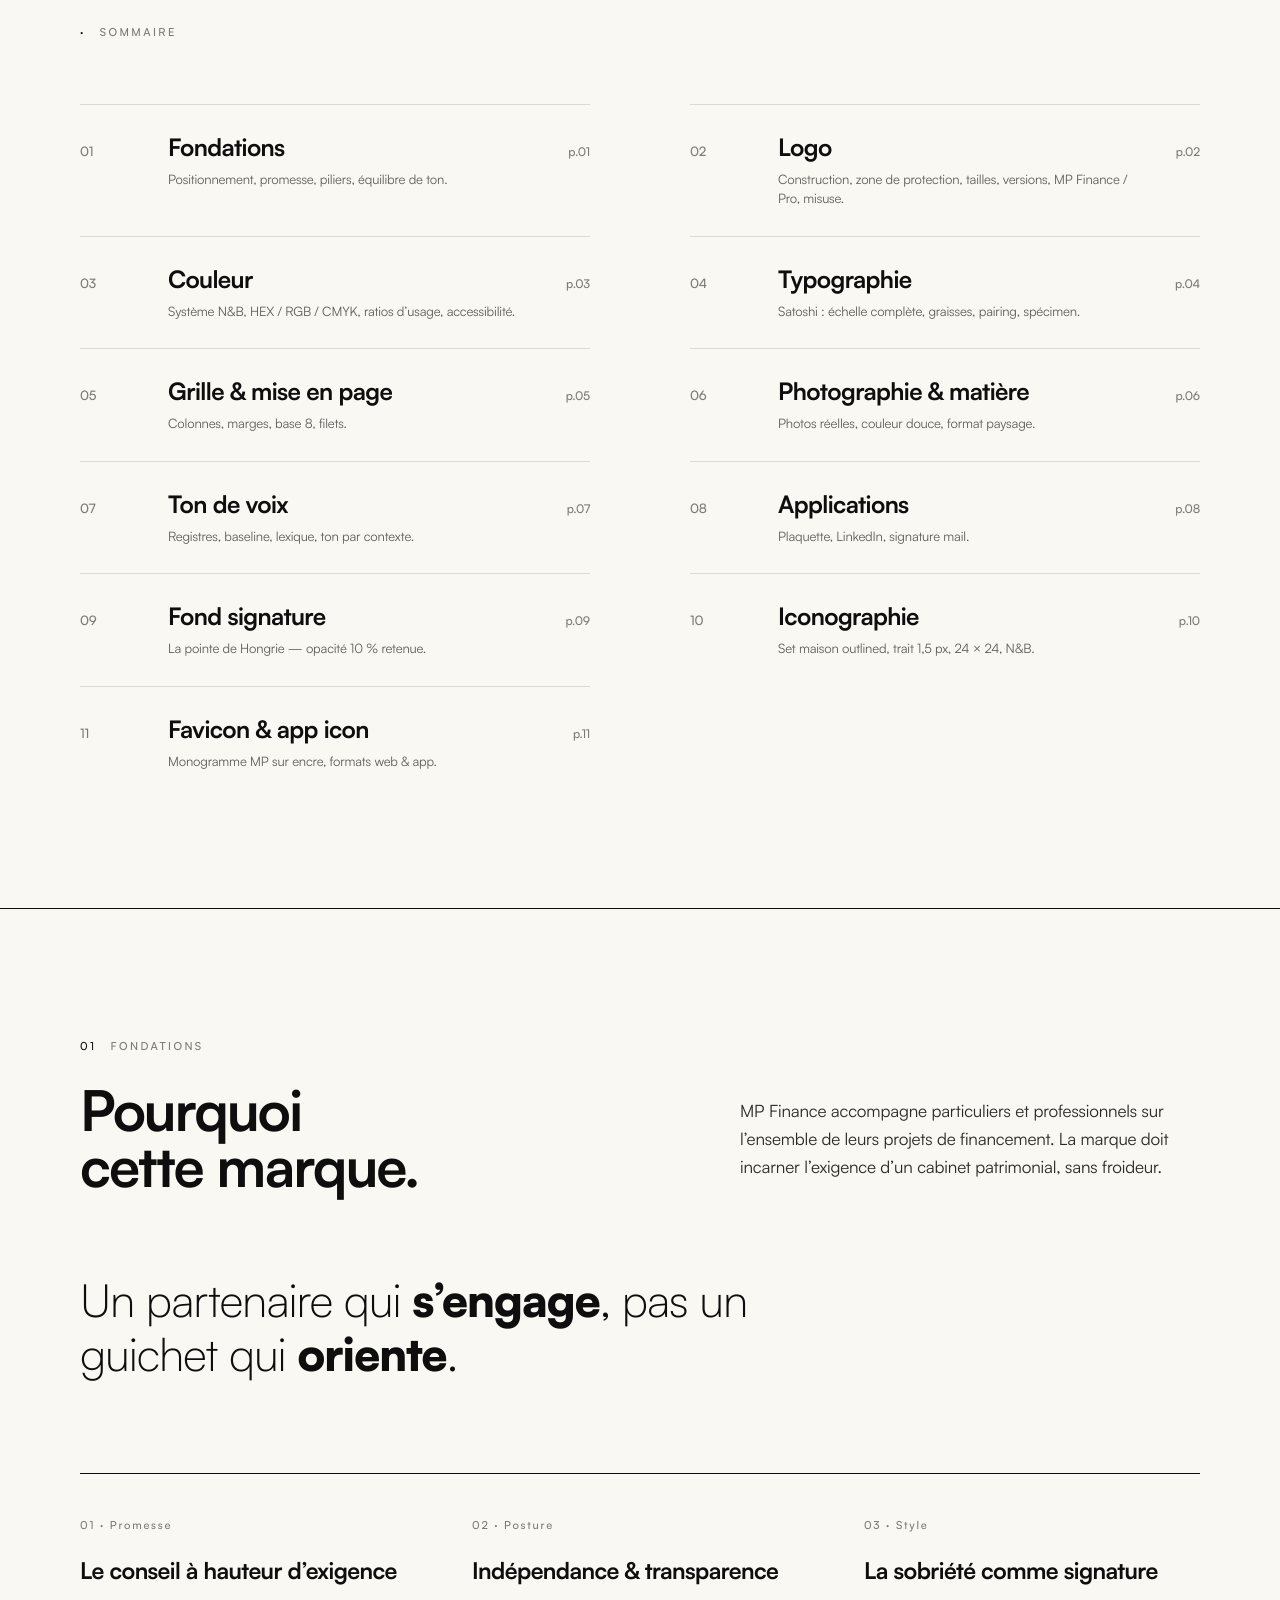
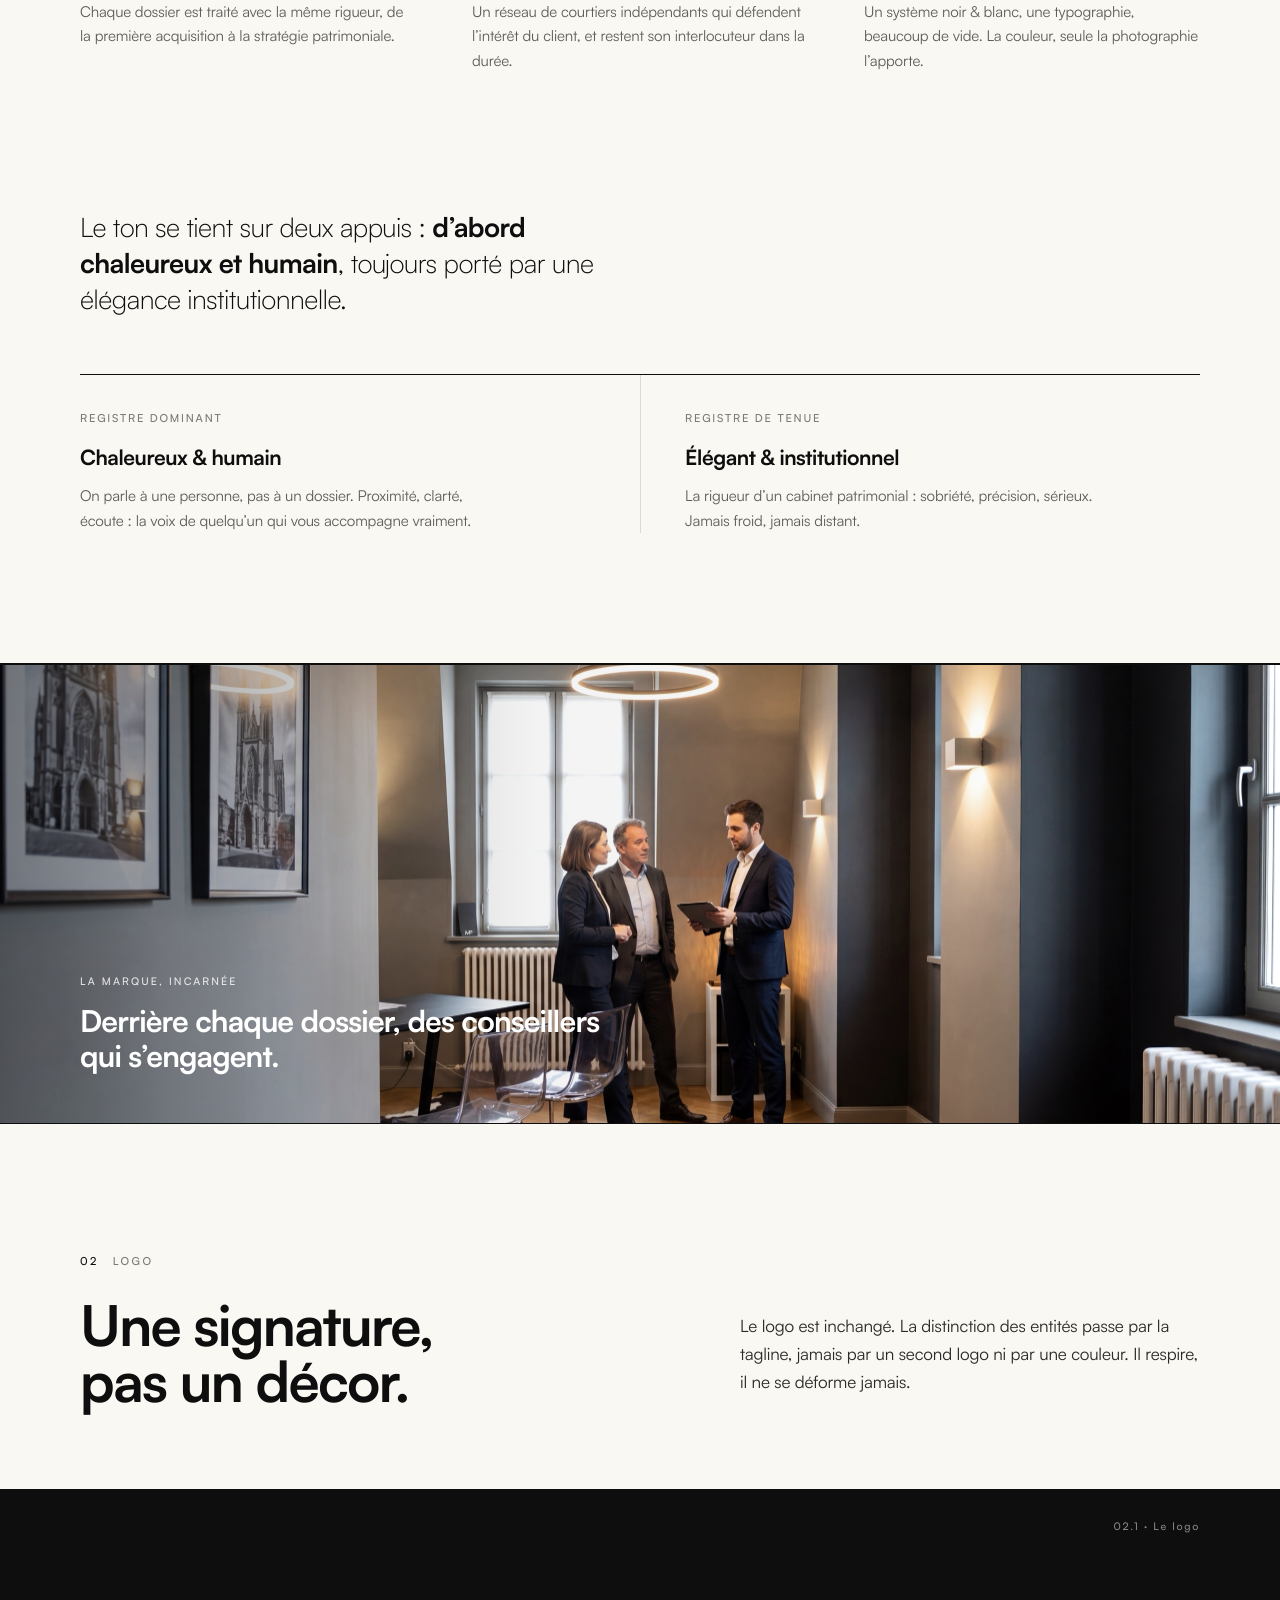
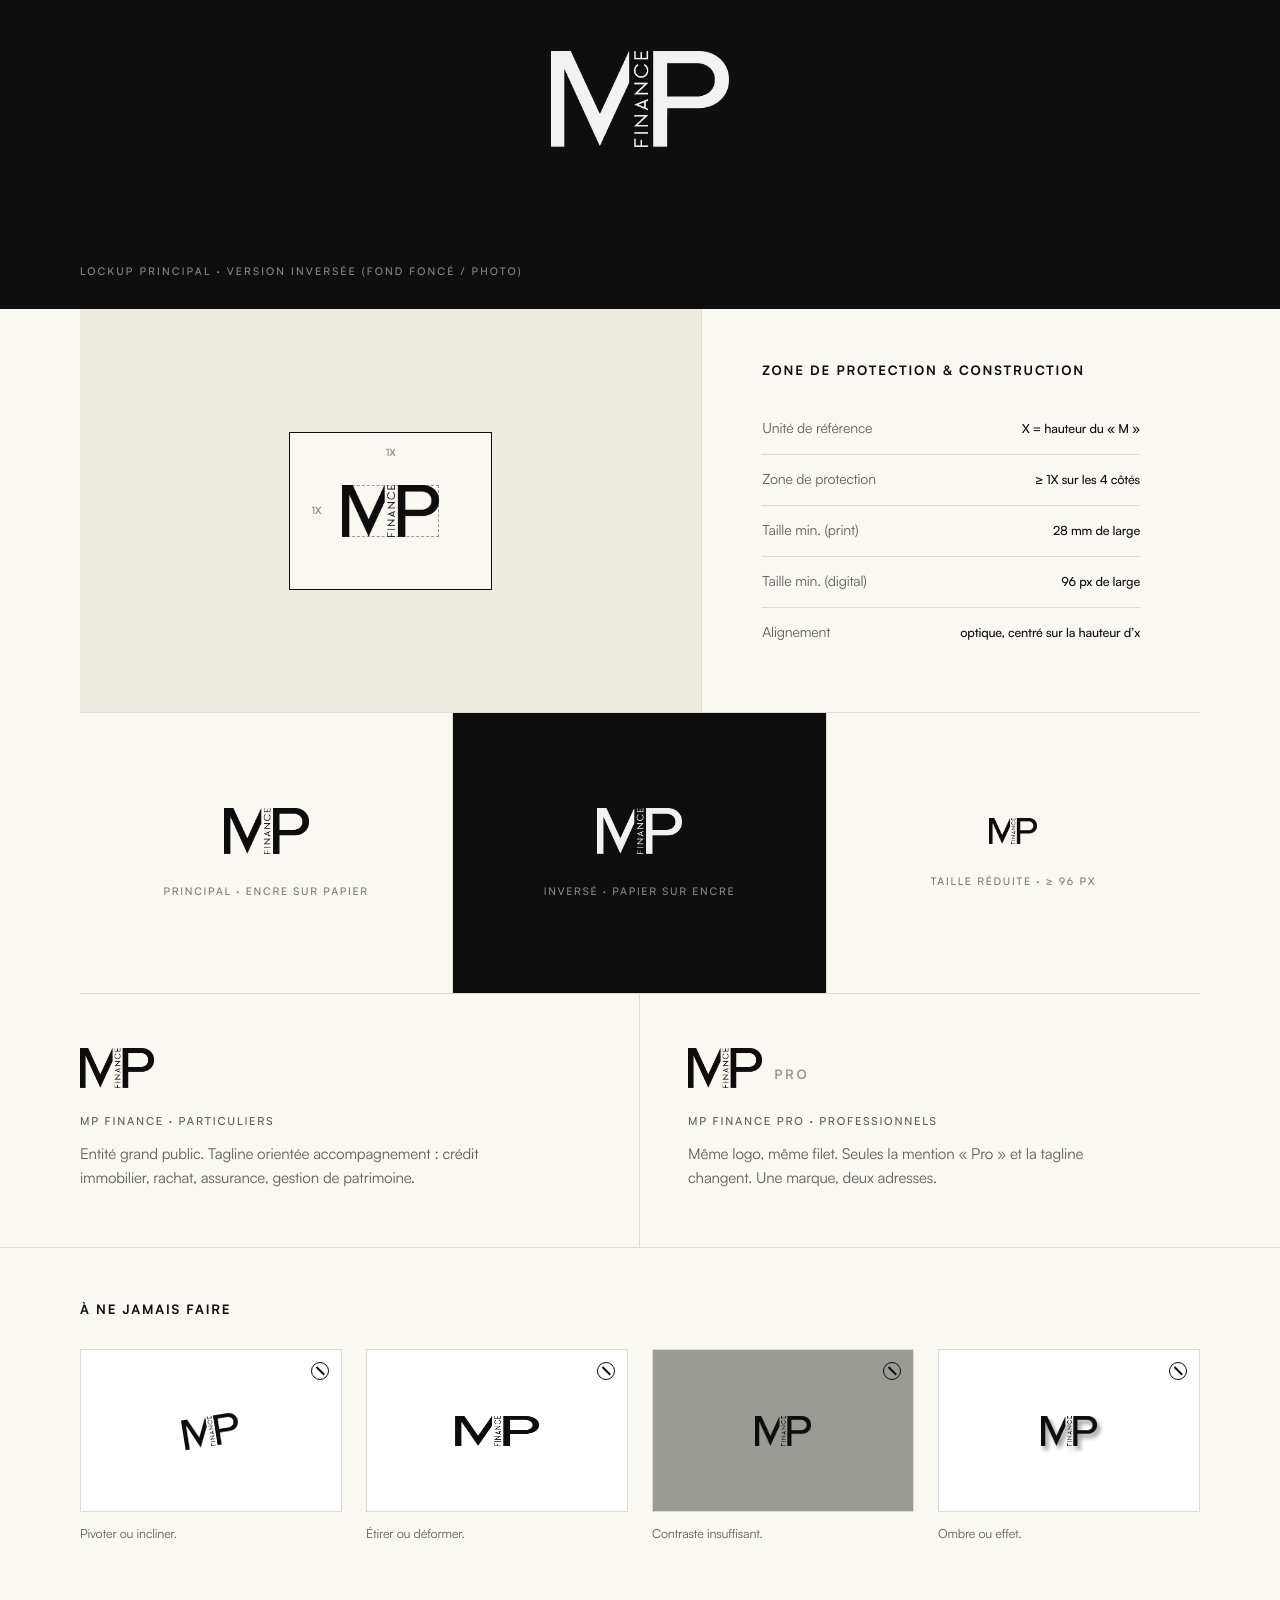
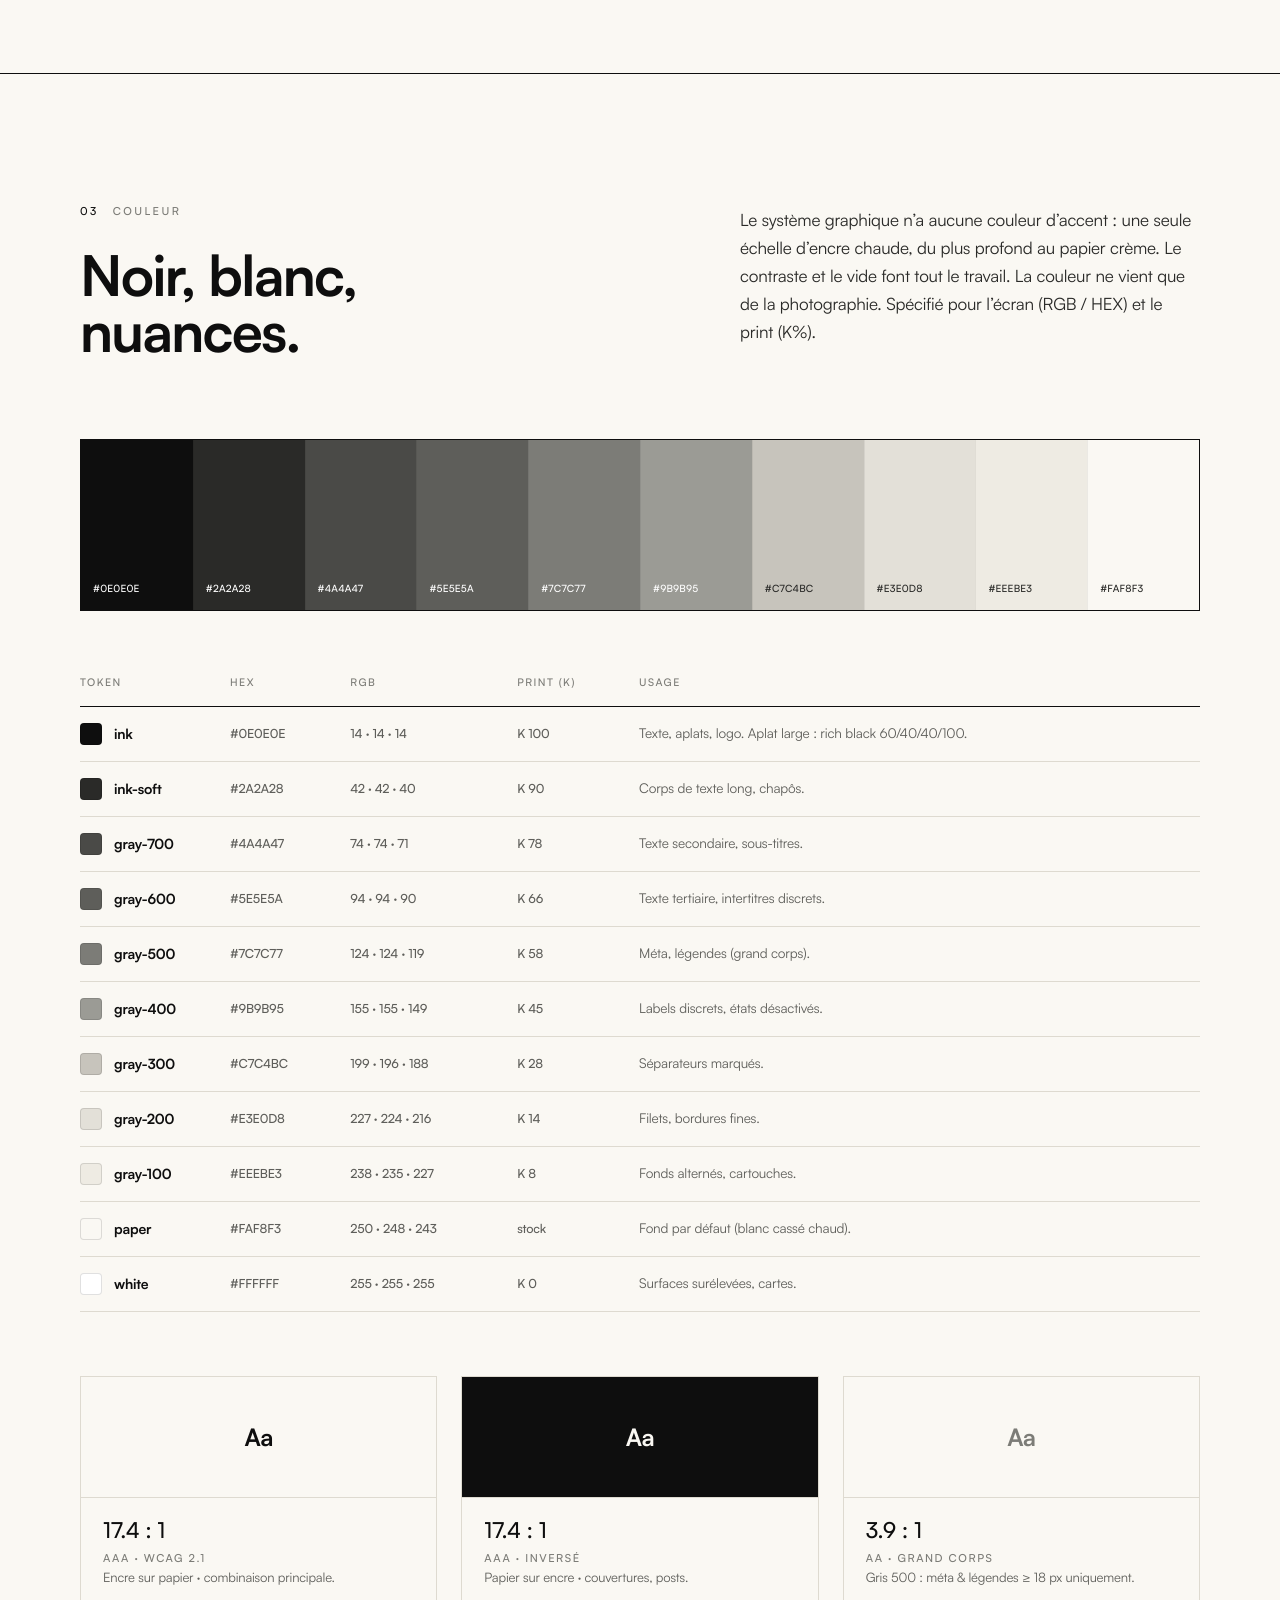
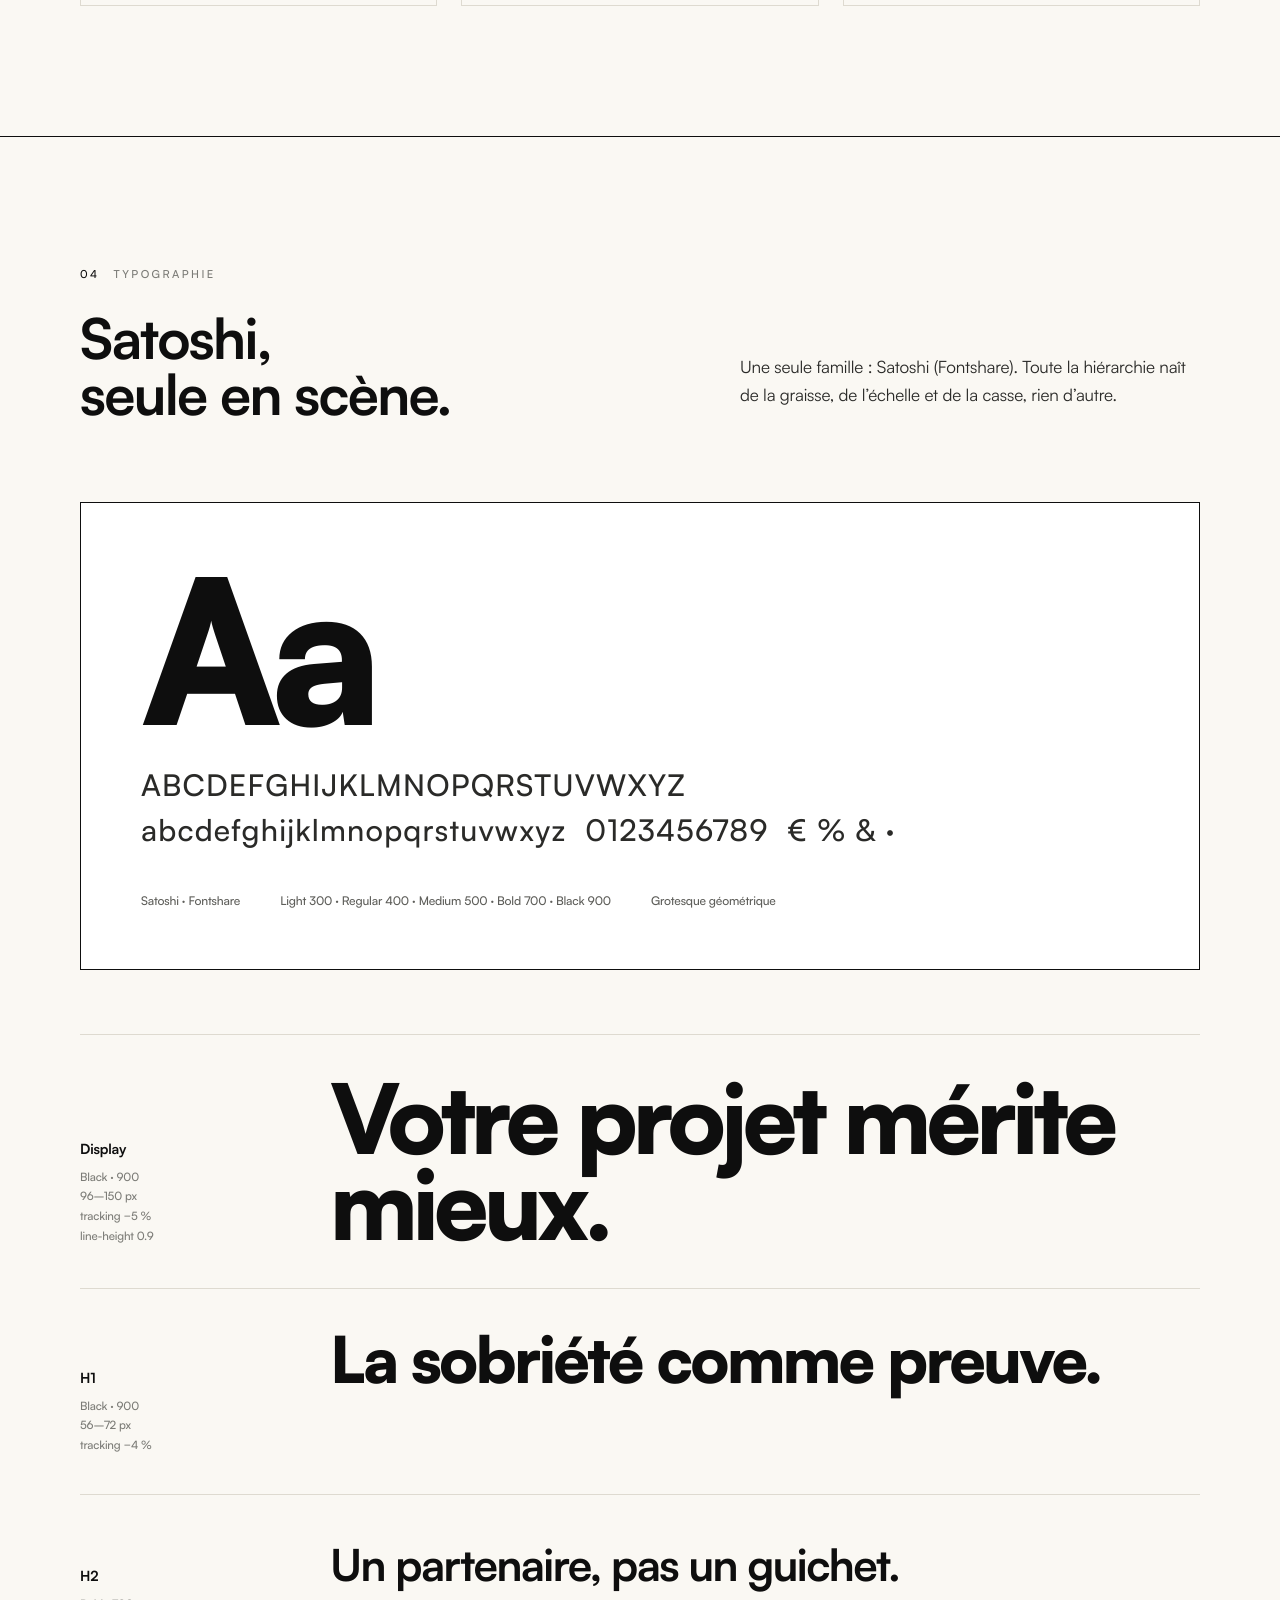
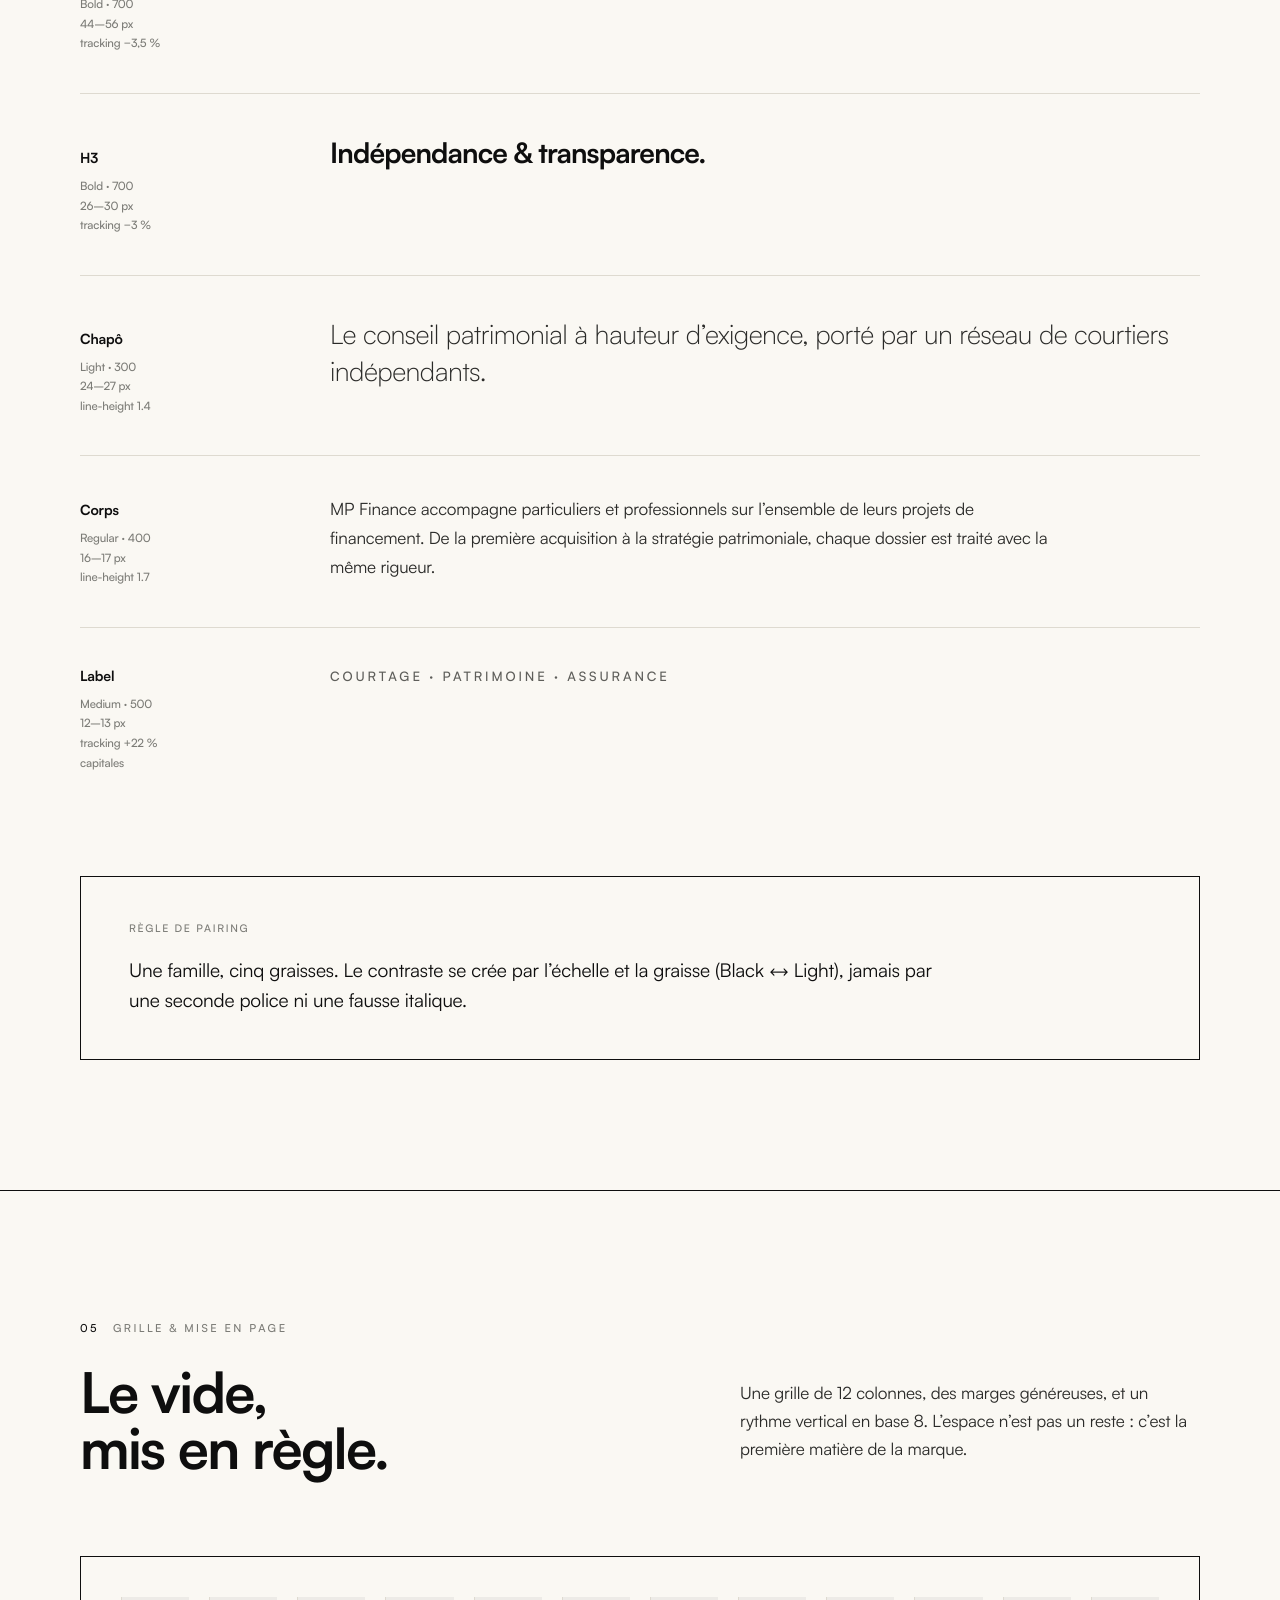
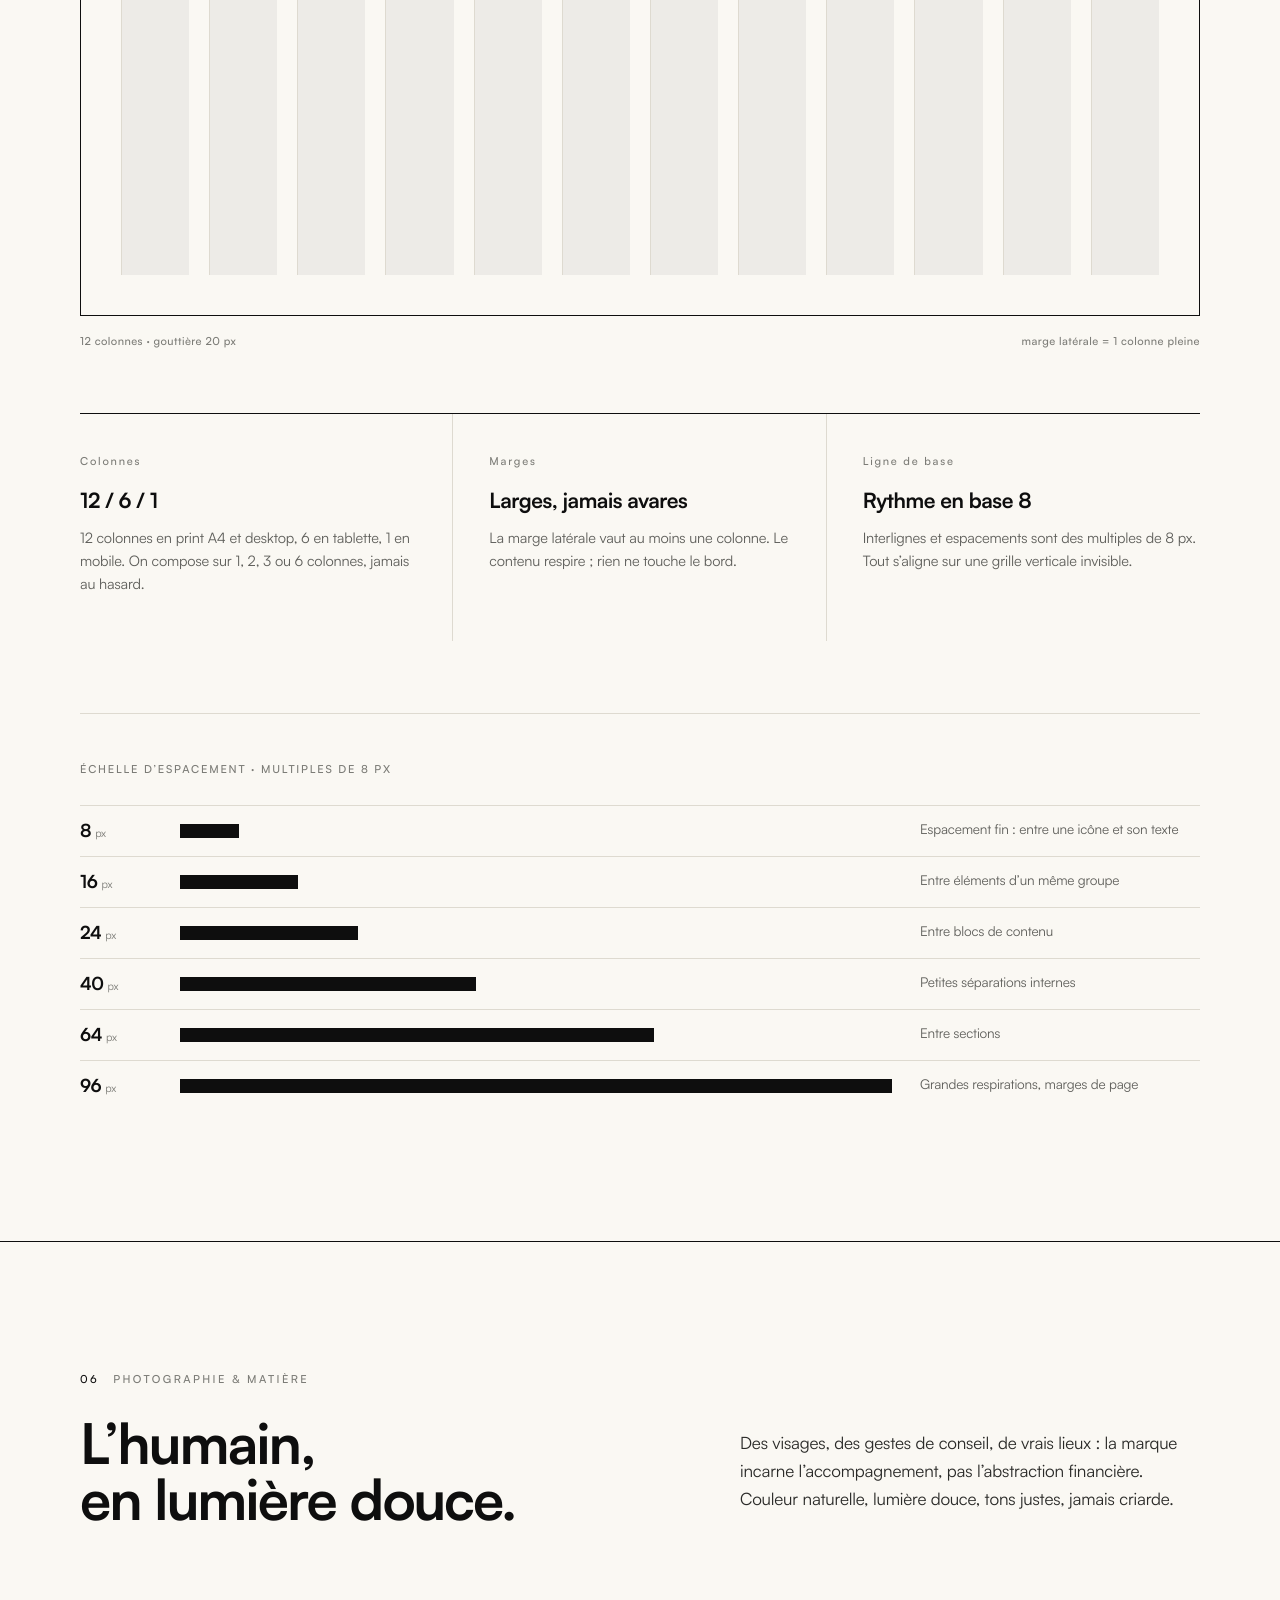
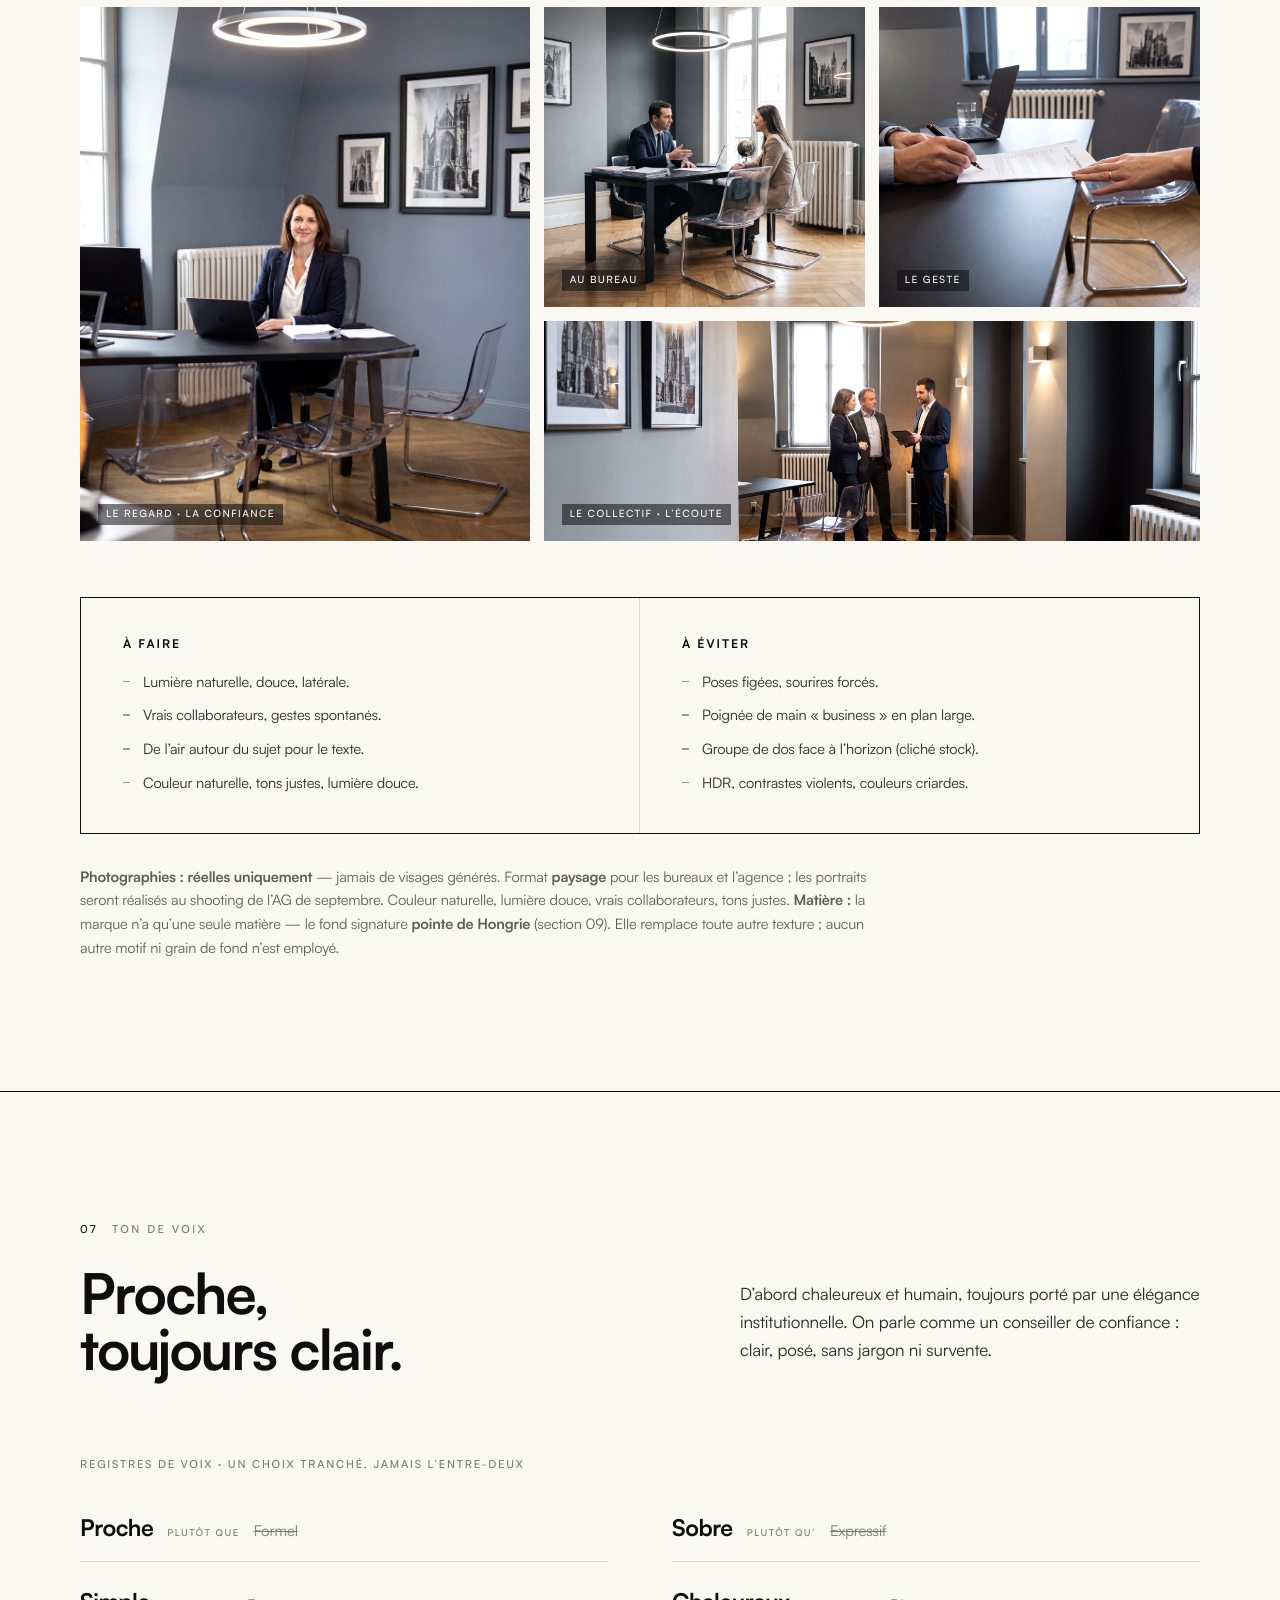
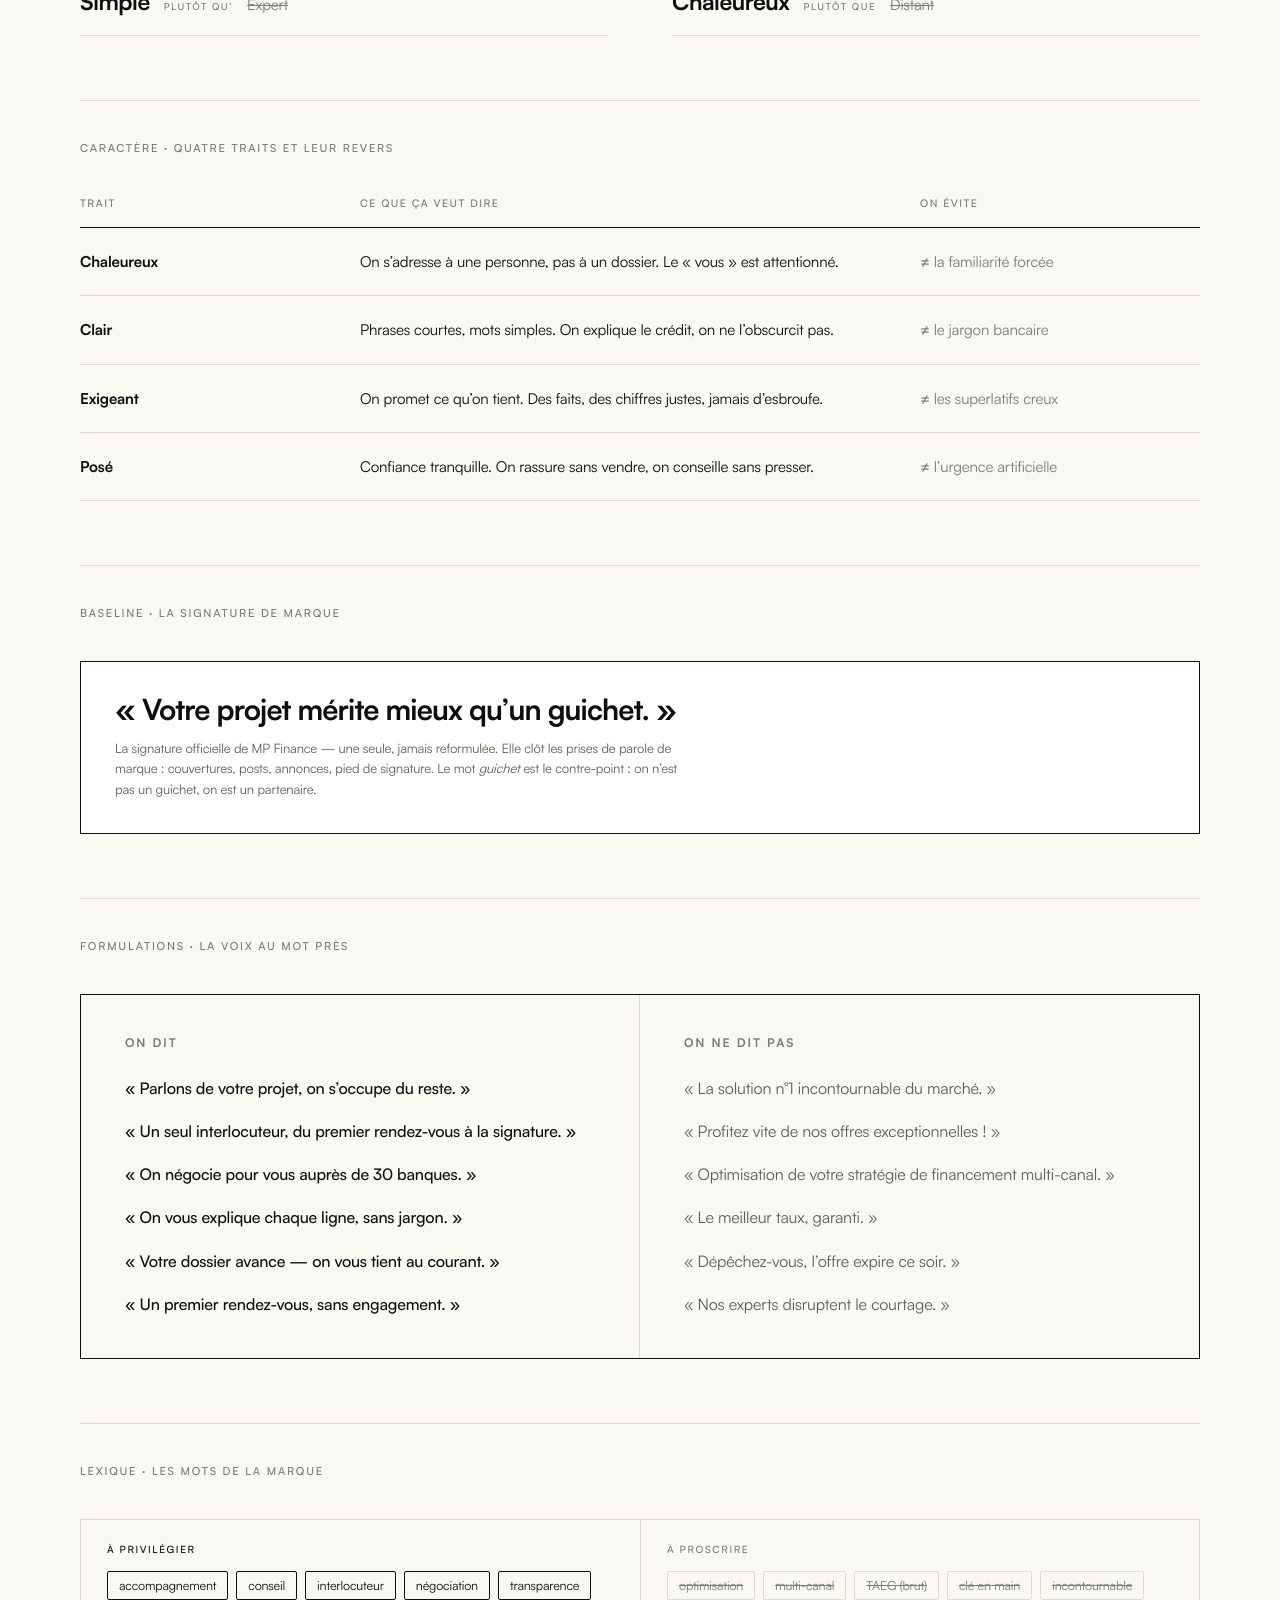
==== commit 99c383d5: "charte: uniformisation des paddings + fix overlap logo/texte plaquette A4 - plaquette A4 : règle .a4" ====
--- a/v2/index.html
+++ b/v2/index.html
@@ -59,6 +59,8 @@
 
 .shell{max-width:var(--maxw);margin:0 auto;position:relative;z-index:2}
 .wrap{padding:0 var(--gutter)}
+/* inset uniforme du corps des sections (hors bandes hero pleine largeur) */
+.sec-body{padding:0 var(--gutter)}
 
 /* ——— eyebrow ——— */
 .eyebrow{font-family:var(--font);font-weight:500;font-size:11px;font-weight:500;letter-spacing:.22em;
@@ -366,7 +368,7 @@
 .spread .a4:first-child{border-right:0}
 .spread .fold{width:1px;align-self:stretch;background:linear-gradient(90deg,rgba(14,14,14,.16),rgba(14,14,14,.04))}
 .a4{width:348px;aspect-ratio:1/1.414;border:1px solid var(--line);overflow:hidden;position:relative;background:#111}
-.a4.cover img{position:absolute;inset:0;width:100%;height:100%;object-fit:cover;object-position:38% 24%;filter:contrast(1.0) brightness(.82) saturate(.85)}
+.a4.cover>img{position:absolute;inset:0;width:100%;height:100%;object-fit:cover;object-position:38% 24%;filter:contrast(1.0) brightness(.82) saturate(.85)}
 .a4.cover .vl{position:absolute;inset:0;background:linear-gradient(180deg,rgba(0,0,0,.30),rgba(0,0,0,.04) 40%,rgba(0,0,0,.70))}
 .a4.cover .top{position:absolute;left:32px;right:32px;top:32px;display:flex;justify-content:space-between;align-items:flex-start}
 .a4.cover .top img{height:28px;width:auto;flex:0 0 auto}
@@ -536,6 +538,7 @@
       <span class="lbr">02.1 · Le logo</span>
     </div>
 
+    <div class="sec-body">
     <div class="construct">
       <div class="stage">
         <div class="frame">
@@ -558,6 +561,7 @@
       <div class="v"><img src="../assets/logo-noir.png" alt="MP Finance"><span class="vl">Principal · encre sur papier</span></div>
       <div class="v dark"><img src="../assets/logo-blanc.png" alt="MP Finance"><span class="vl">Inversé · papier sur encre</span></div>
       <div class="v"><img src="../assets/logo-noir.png" alt="MP Finance" style="height:26px"><span class="vl">Taille réduite · ≥ 96 px</span></div>
+    </div>
     </div>
 
     <div class="entities">
@@ -1002,6 +1006,7 @@
       </div>
     </div>
 
+    <div class="sec-body">
     <div class="sig-why">
       <div class="sw"><div class="n">01 · Ancrage</div><h4>Tiré du lieu</h4><p>C’est le sol même des bureaux MP Finance. Un signe authentique, pas un motif de banque d’images.</p></div>
       <div class="sw"><div class="n">02 · Distinctif</div><h4>Reconnaissable</h4><p>Une trame que nul concurrent ne porte : le chevron devient un marqueur de marque immédiat.</p></div>
@@ -1093,6 +1098,7 @@
         </div>
       </div>
     </div>
+    </div>
   </section>
 
   <!-- 10 ICONOGRAPHIE -->
@@ -1113,6 +1119,7 @@
       <div class="l"><div class="eyebrow"><b>10</b>Iconographie</div><h2>Un trait,<br>une grammaire.</h2></div>
       <div class="intro">Un jeu d’icônes maison, au même esprit que la marque : <strong>linéaires (outlined), trait 1,5&nbsp;px, grille 24&nbsp;×&nbsp;24</strong>, 100&nbsp;% noir &amp; blanc. Jamais de pictos pleins, jamais de couleur. Elles servent les services, les valeurs et les points de contact.</div>
     </div>
+    <div class="sec-body">
     <div class="ico-grid">
       <div class="ic"><svg viewBox="0 0 24 24"><path d="M3 11l9-7 9 7"/><path d="M5 9.6V20h14V9.6"/><path d="M10 20v-5h4v5"/></svg><div class="nm">Immobilier</div></div>
       <div class="ic"><svg viewBox="0 0 24 24"><circle cx="12" cy="12" r="9"/><path d="M15.5 8.7a4.5 4.5 0 1 0 0 6.6"/><path d="M7 11h6"/><path d="M7 13.4h5"/></svg><div class="nm">Financement</div></div>
@@ -1131,6 +1138,7 @@
       <div class="ir"><div class="h">Construction</div><p>Grille 24&nbsp;×&nbsp;24, marge optique 2&nbsp;px. Trait 1,5&nbsp;px, terminaisons et jonctions arrondies. Géométrie simple, lisible en petit.</p></div>
       <div class="ir"><div class="h">Couleur</div><p>Noir &amp; blanc uniquement — encre sur clair, blanc sur encre. La couleur n’entre jamais dans une icône : elle reste à la photo.</p></div>
       <div class="ir"><div class="h">Le réflexe</div><p>Une icône appuie une idée, elle ne décore pas. Jamais de picto plein, jamais deux styles mélangés, jamais sous un titre fort.</p></div>
+    </div>
     </div>
   </section>
 
@@ -1159,6 +1167,7 @@
       <div class="l"><div class="eyebrow"><b>11</b>Favicon &amp; app icon</div><h2>La marque,<br>en seize pixels.</h2></div>
       <div class="intro">Le monogramme <strong>MP</strong> sur fond encre, lisible de l’onglet de navigateur à l’icône d’application. Logo centré, ~60&nbsp;% de l’espace, jamais collé aux bords. Une seule version : blanc sur encre.</div>
     </div>
+    <div class="sec-body">
     <div class="fav-row">
       <div class="ft"><div class="tile s16"><span>MP</span></div><div class="fl">16 px<span>favicon onglet</span></div></div>
       <div class="ft"><div class="tile s32"><span>MP</span></div><div class="fl">32 px<span>favicon HD</span></div></div>
@@ -1170,6 +1179,7 @@
       <div class="fs"><div class="h">Construction</div><p>Fond encre plein, monogramme blanc centré occupant ~60&nbsp;% du carré. Coins vifs pour le favicon, arrondis ~22&nbsp;% pour l’app icon (recommandation iOS/Android).</p></div>
       <div class="fs"><div class="h">À éviter</div><p>Logo complet « MP Finance » illisible en 16&nbsp;px, fond transparent, monogramme qui touche les bords, dégradé ou couleur. Toujours le même contraste blanc/encre.</p></div>
     </div>
+    </div>
   </section>
 
   <footer>
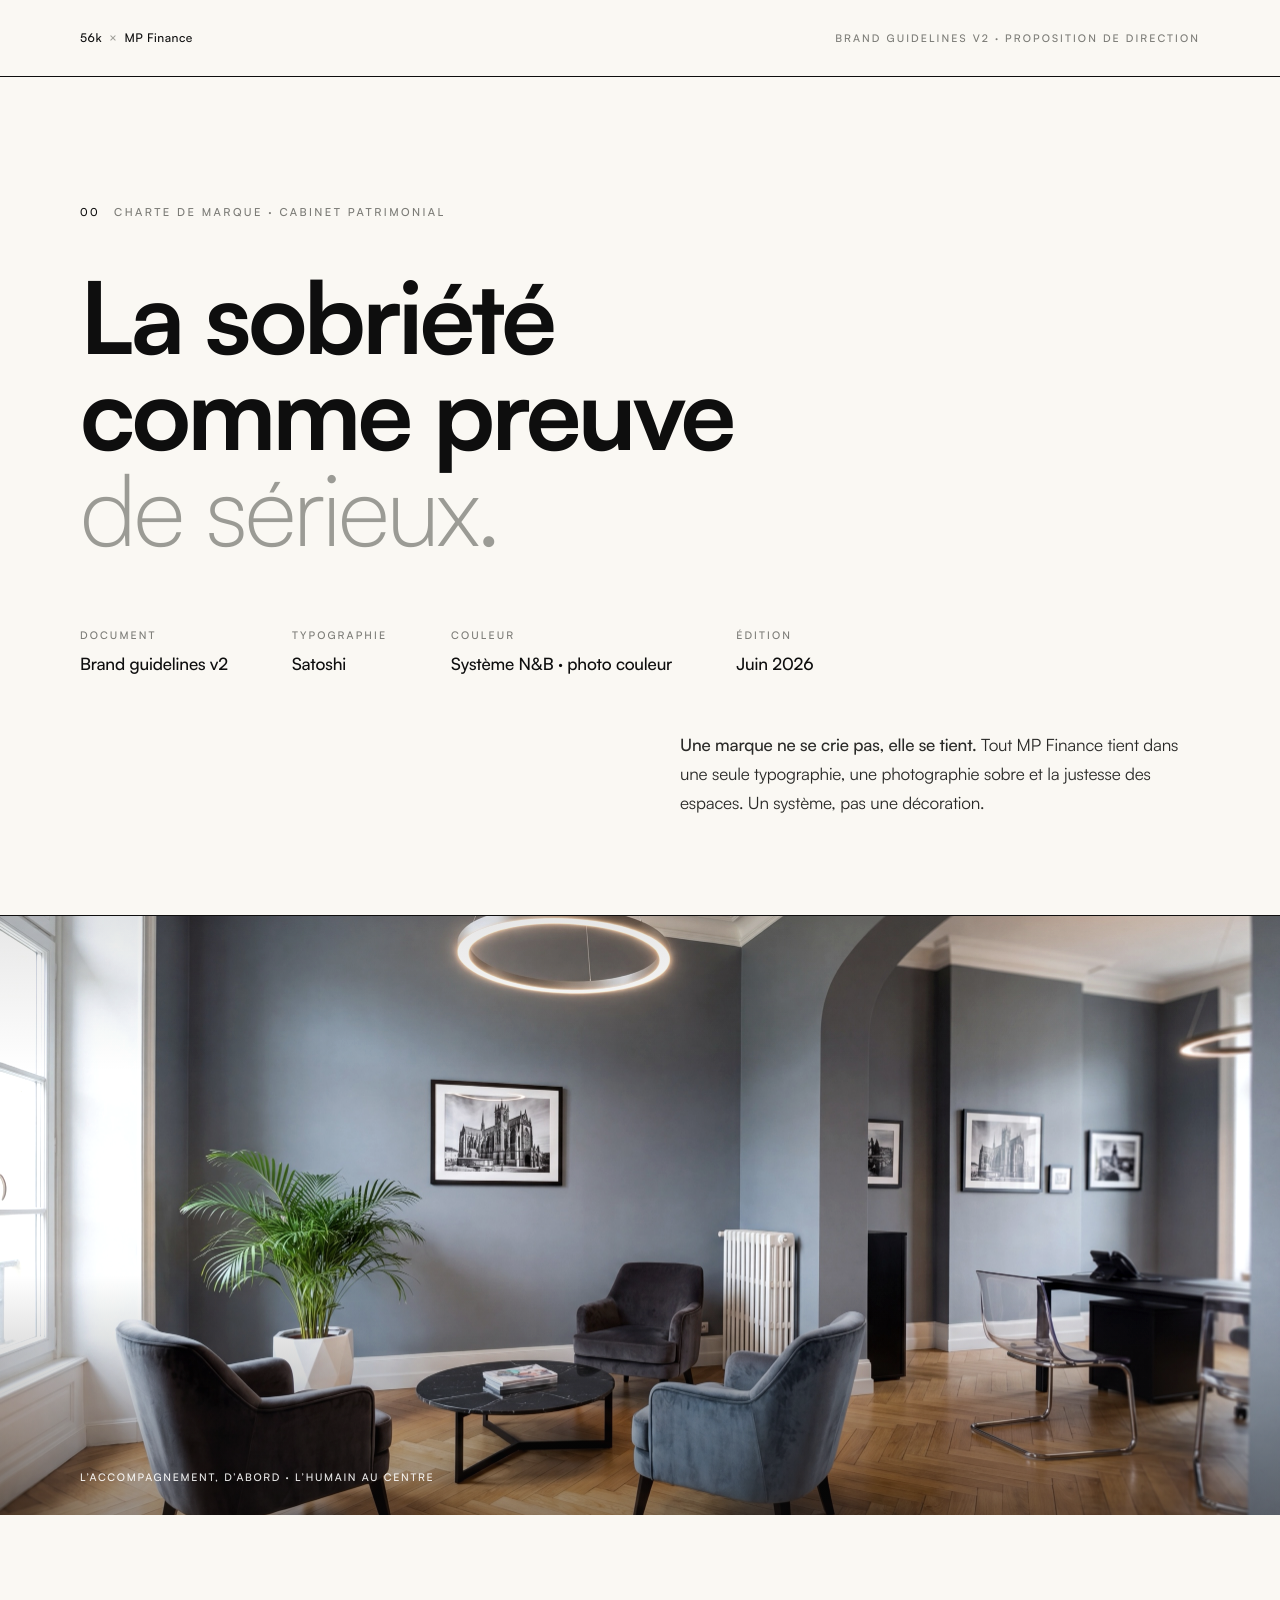
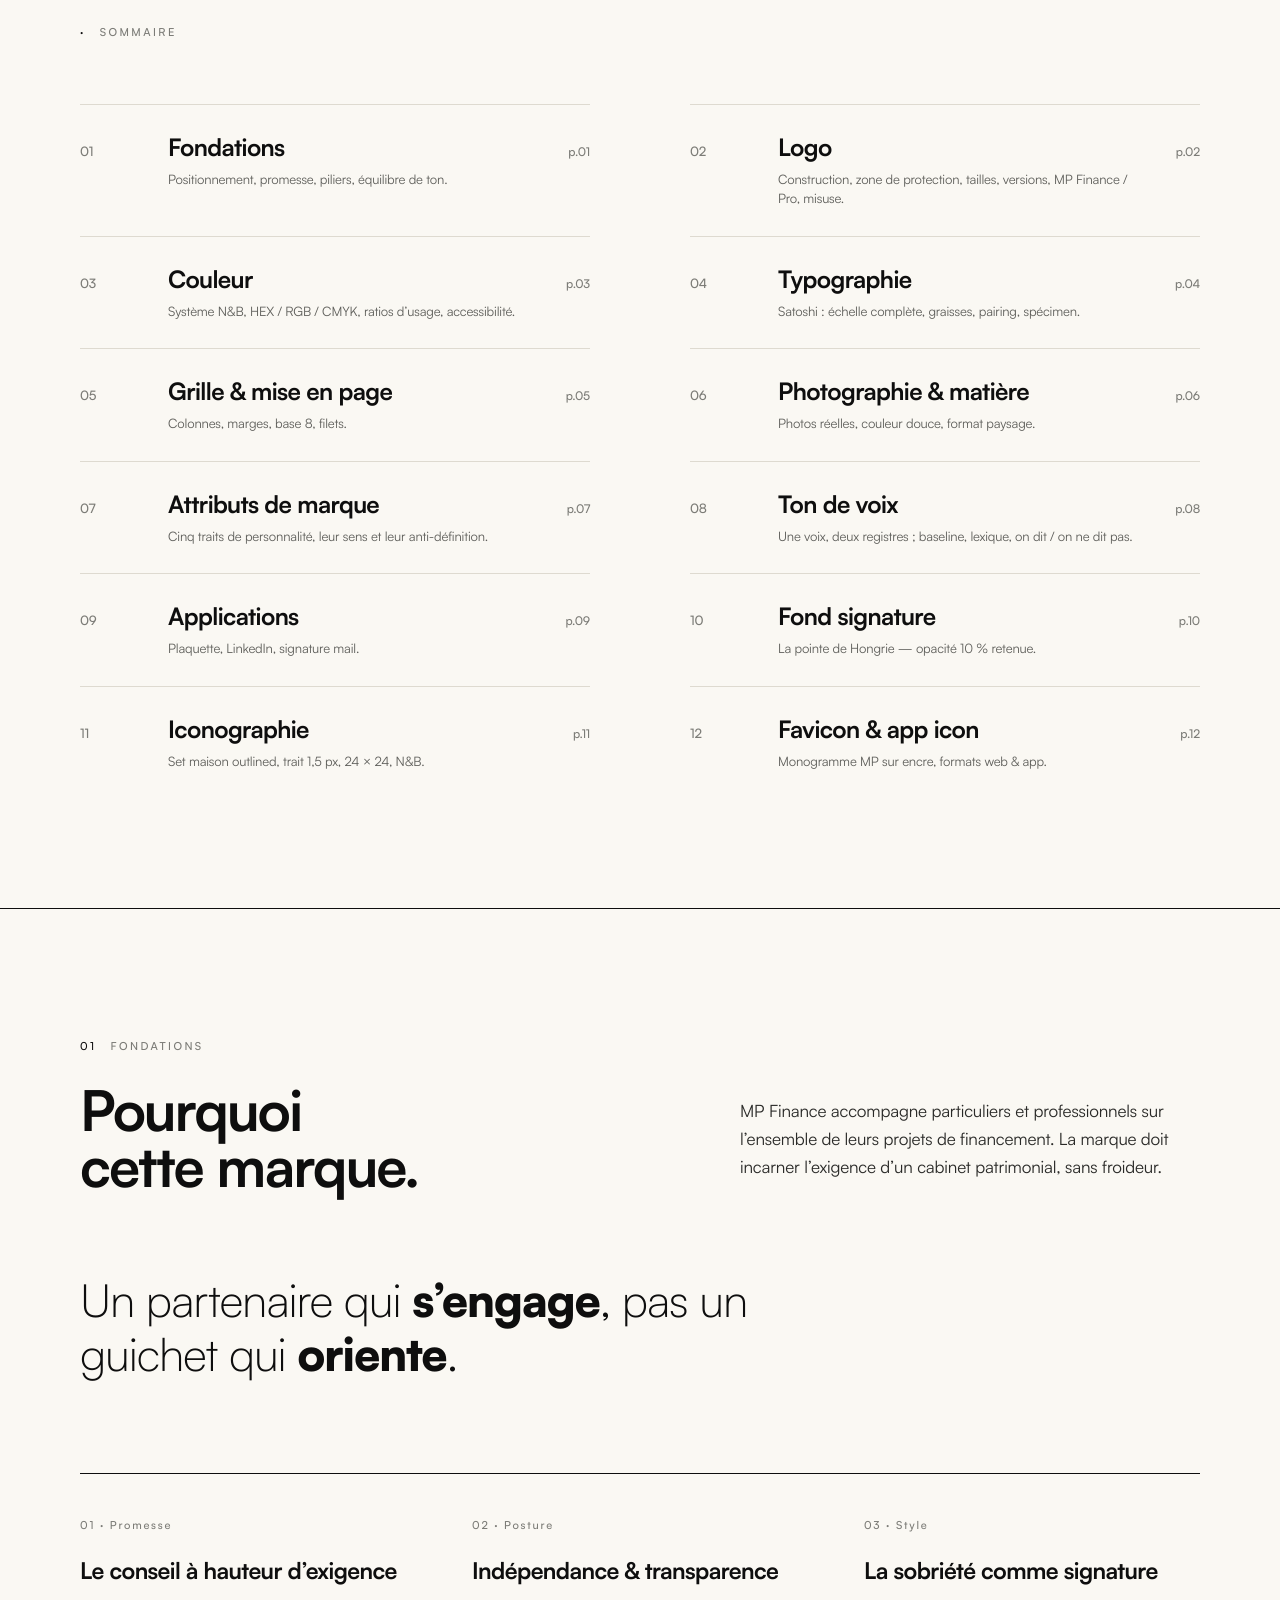
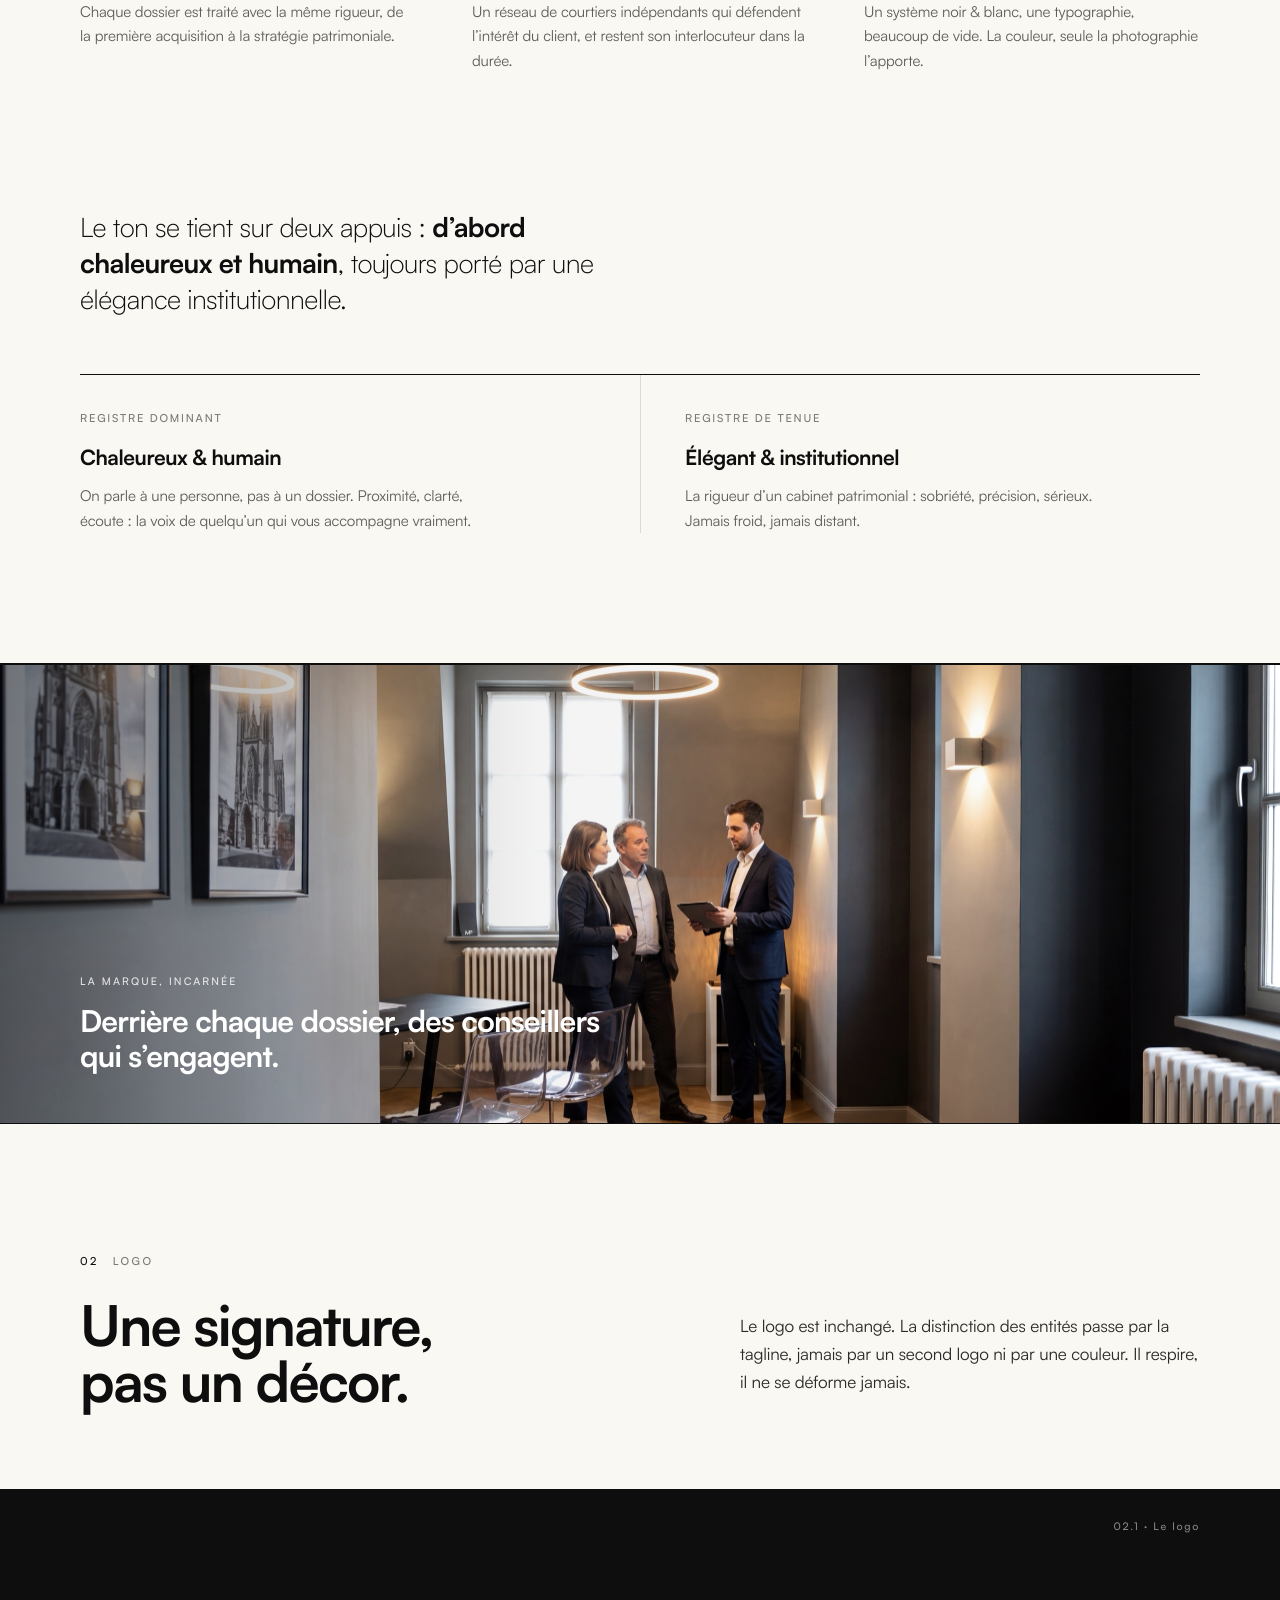
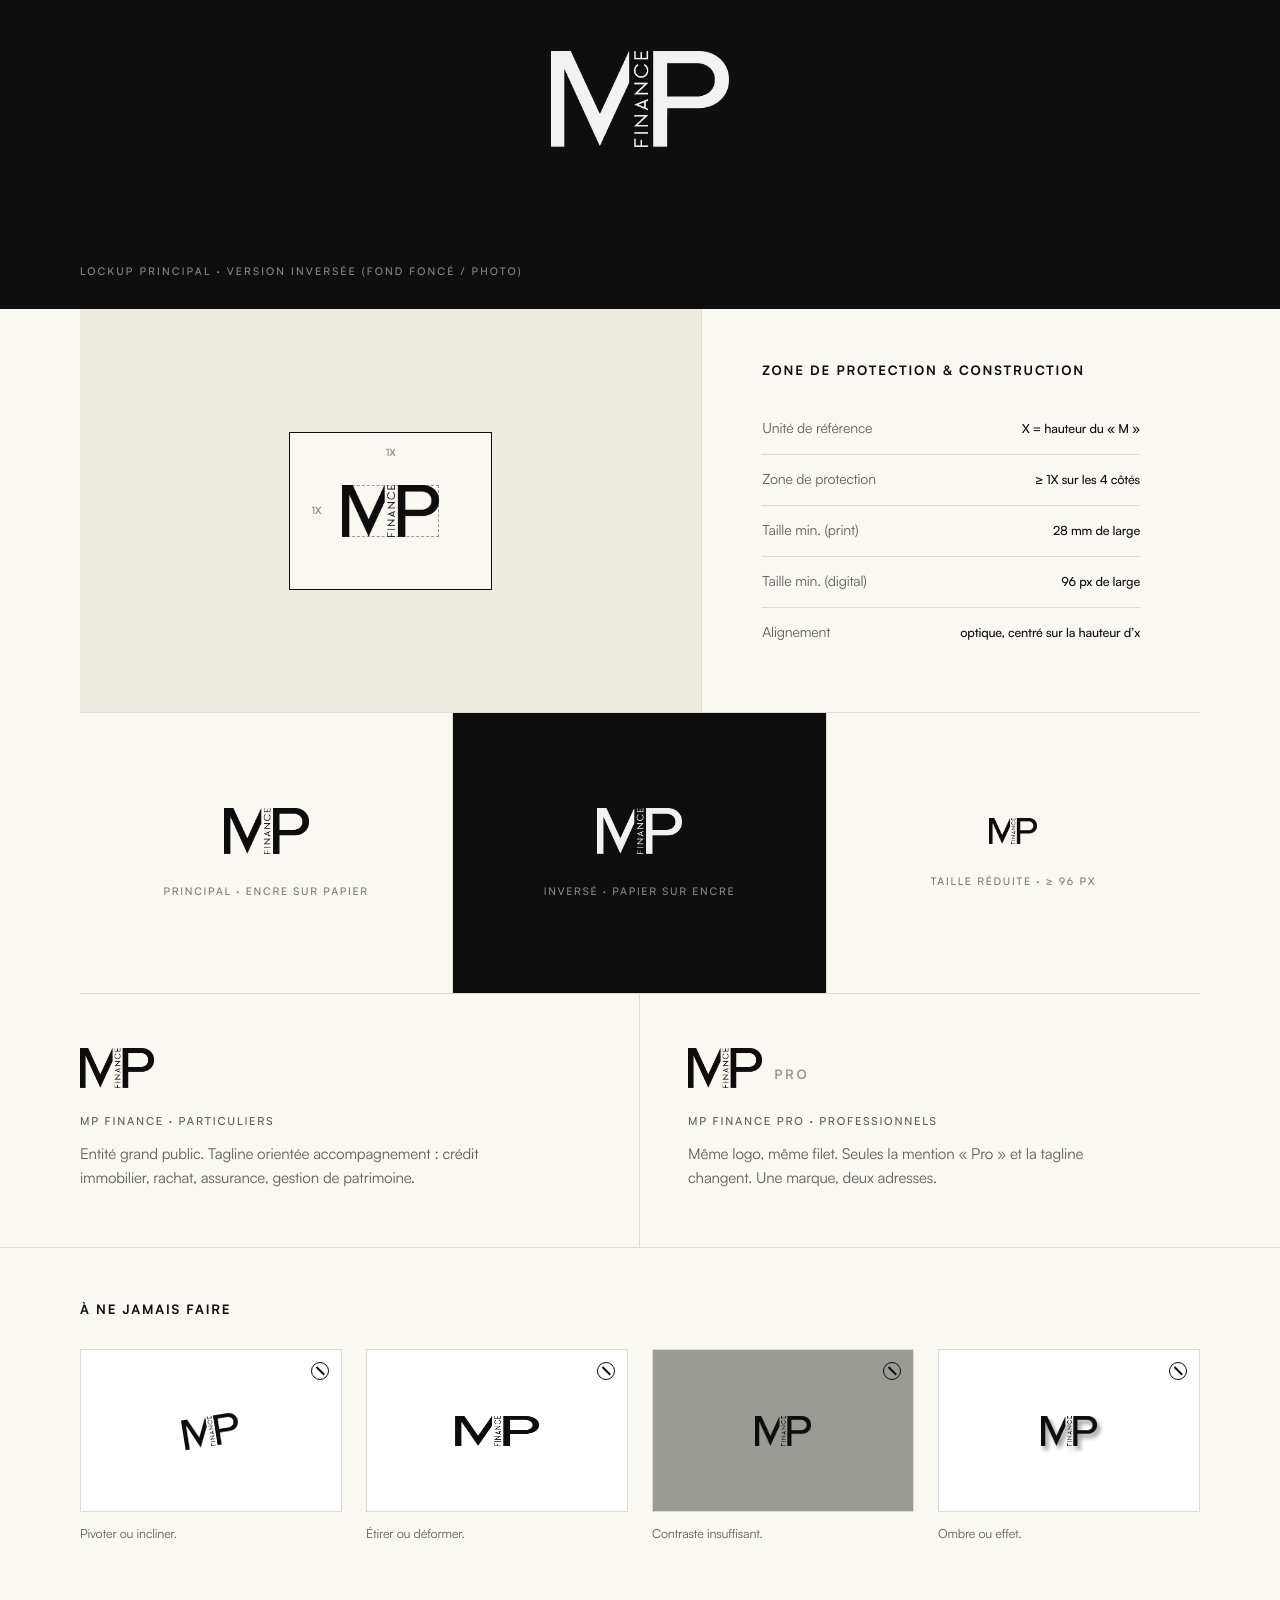
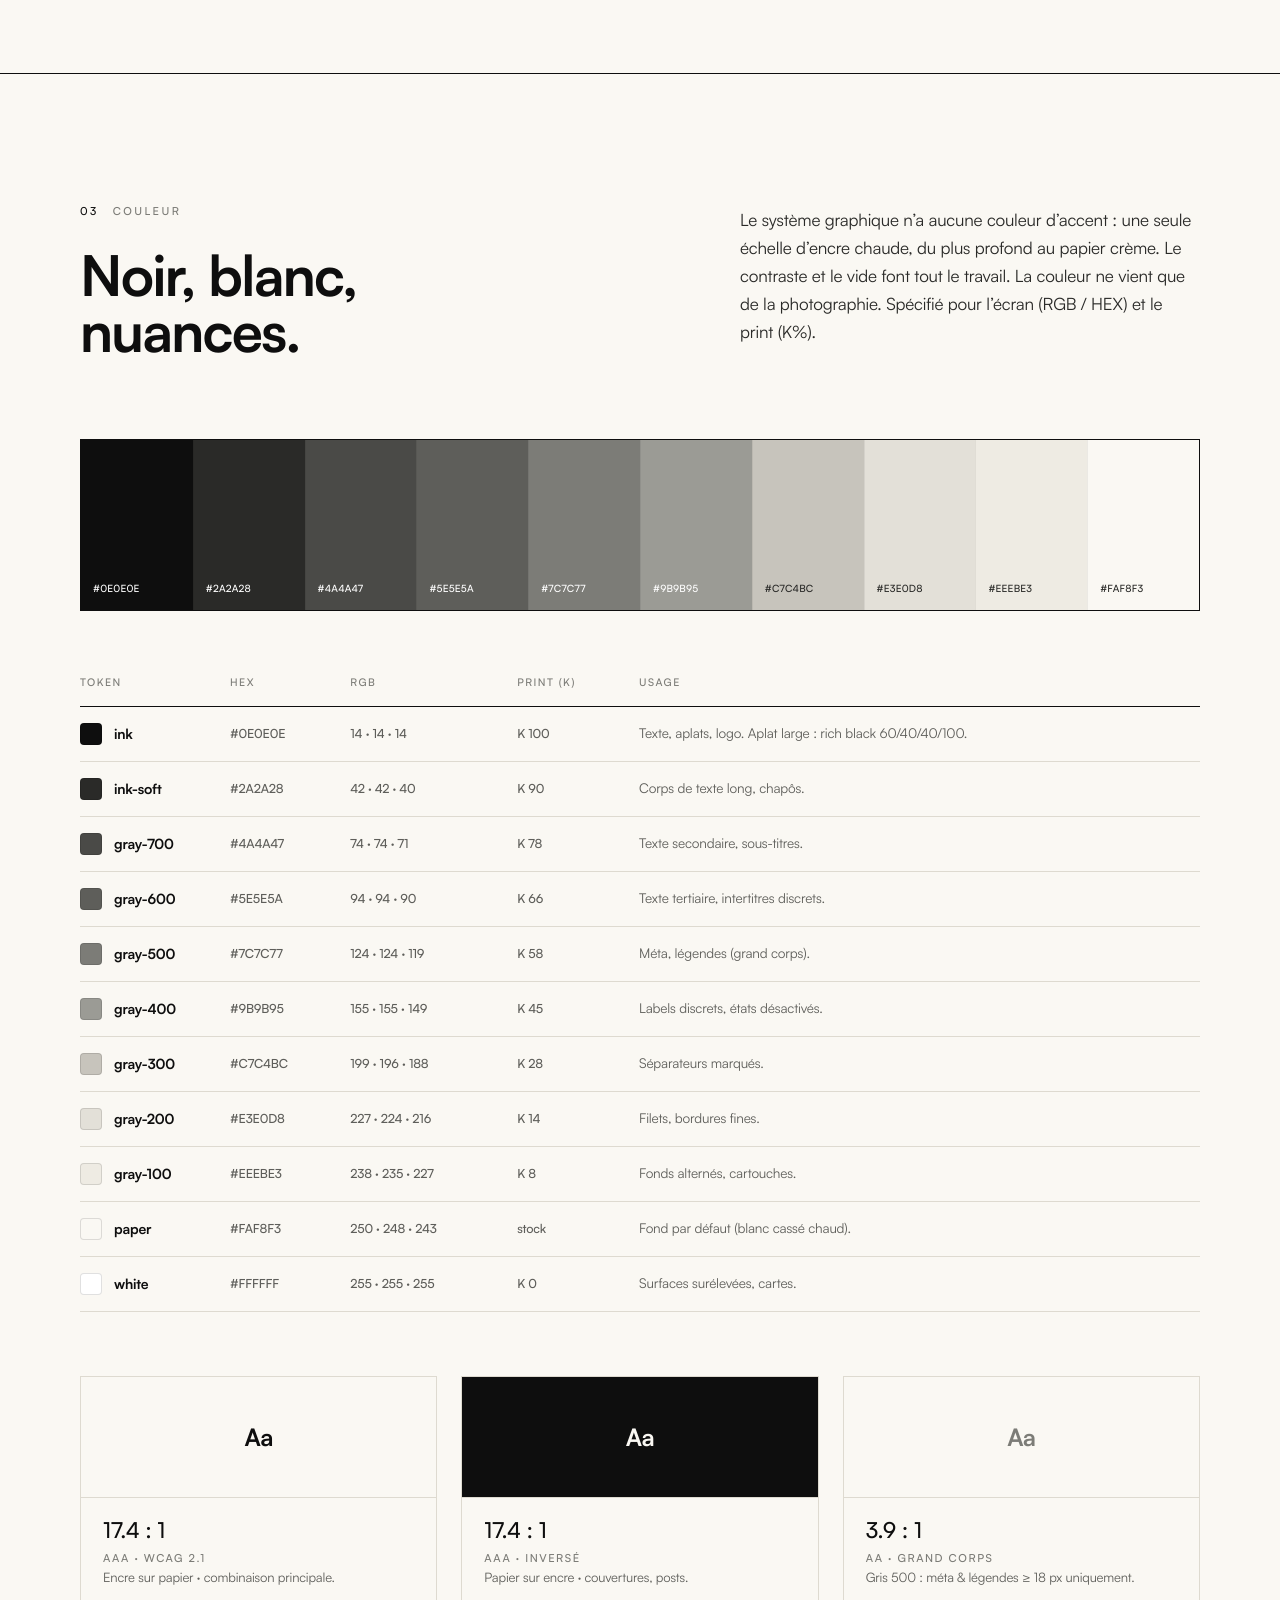
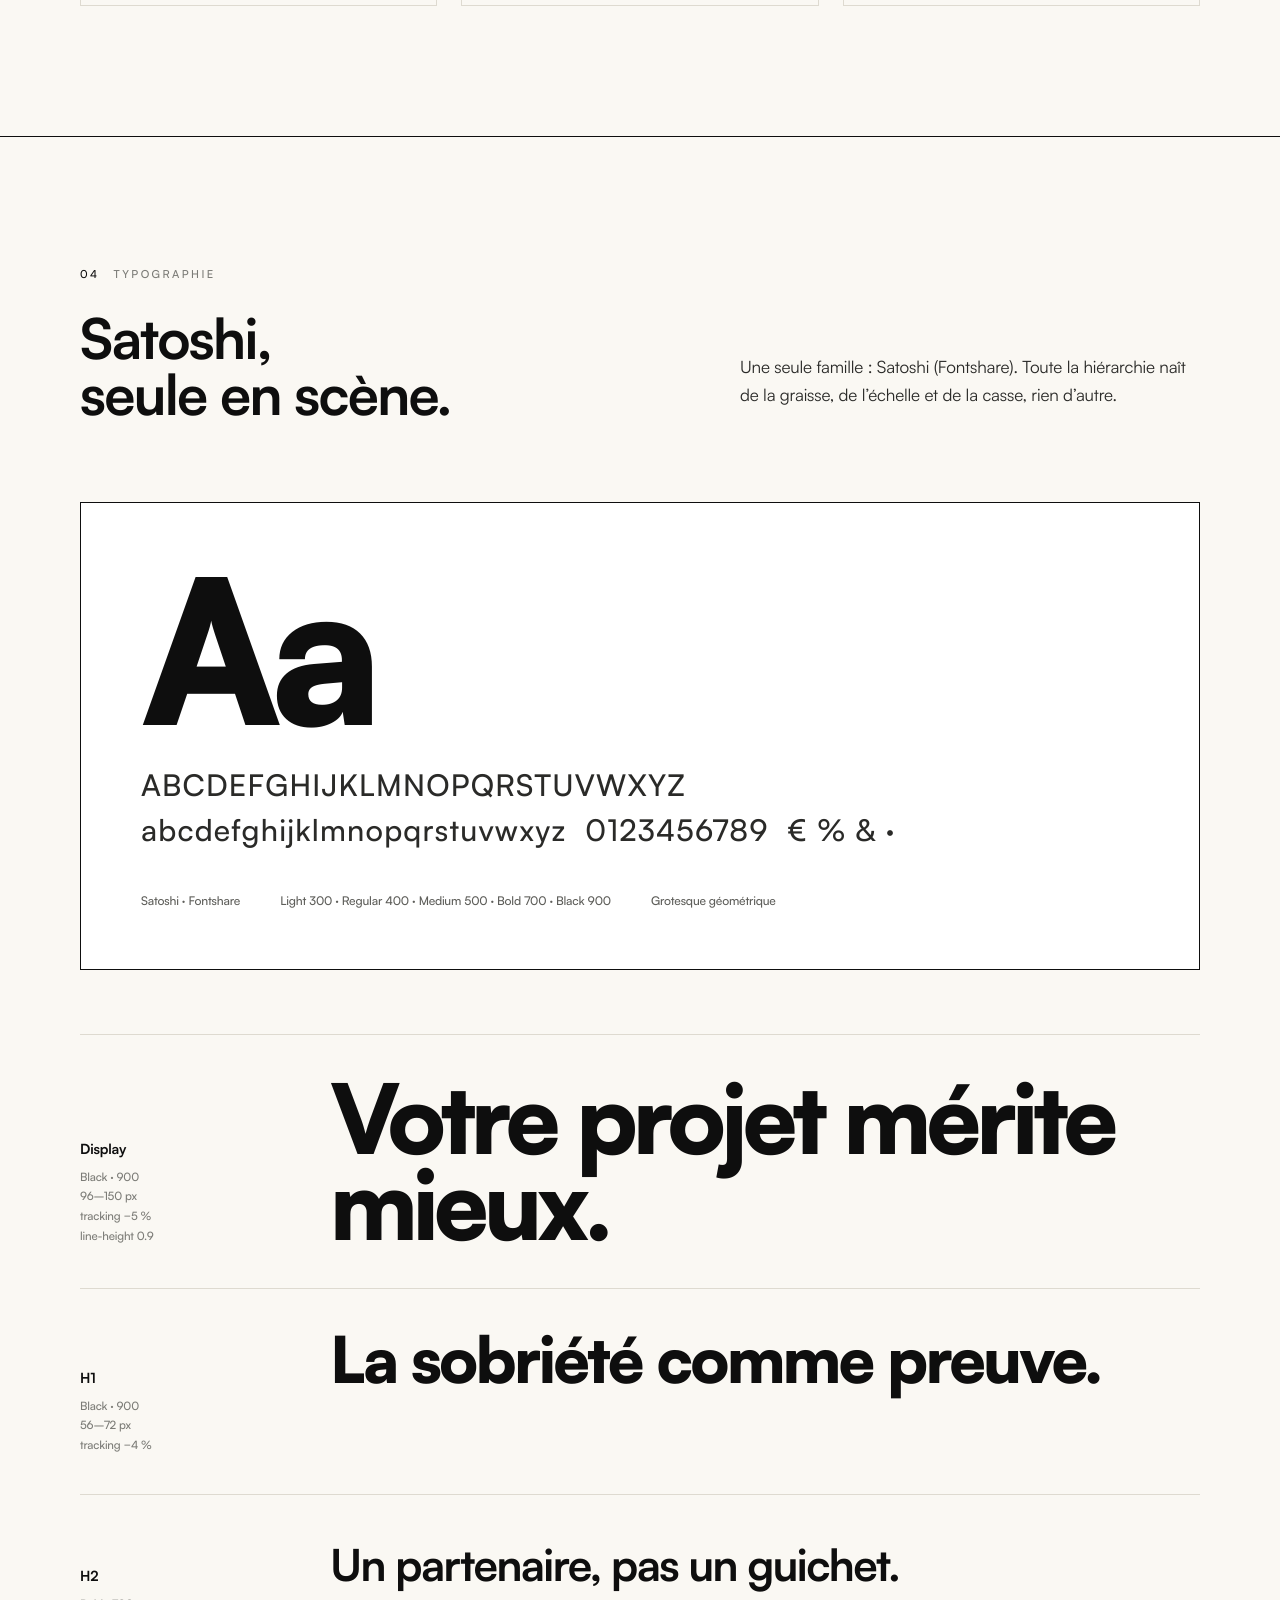
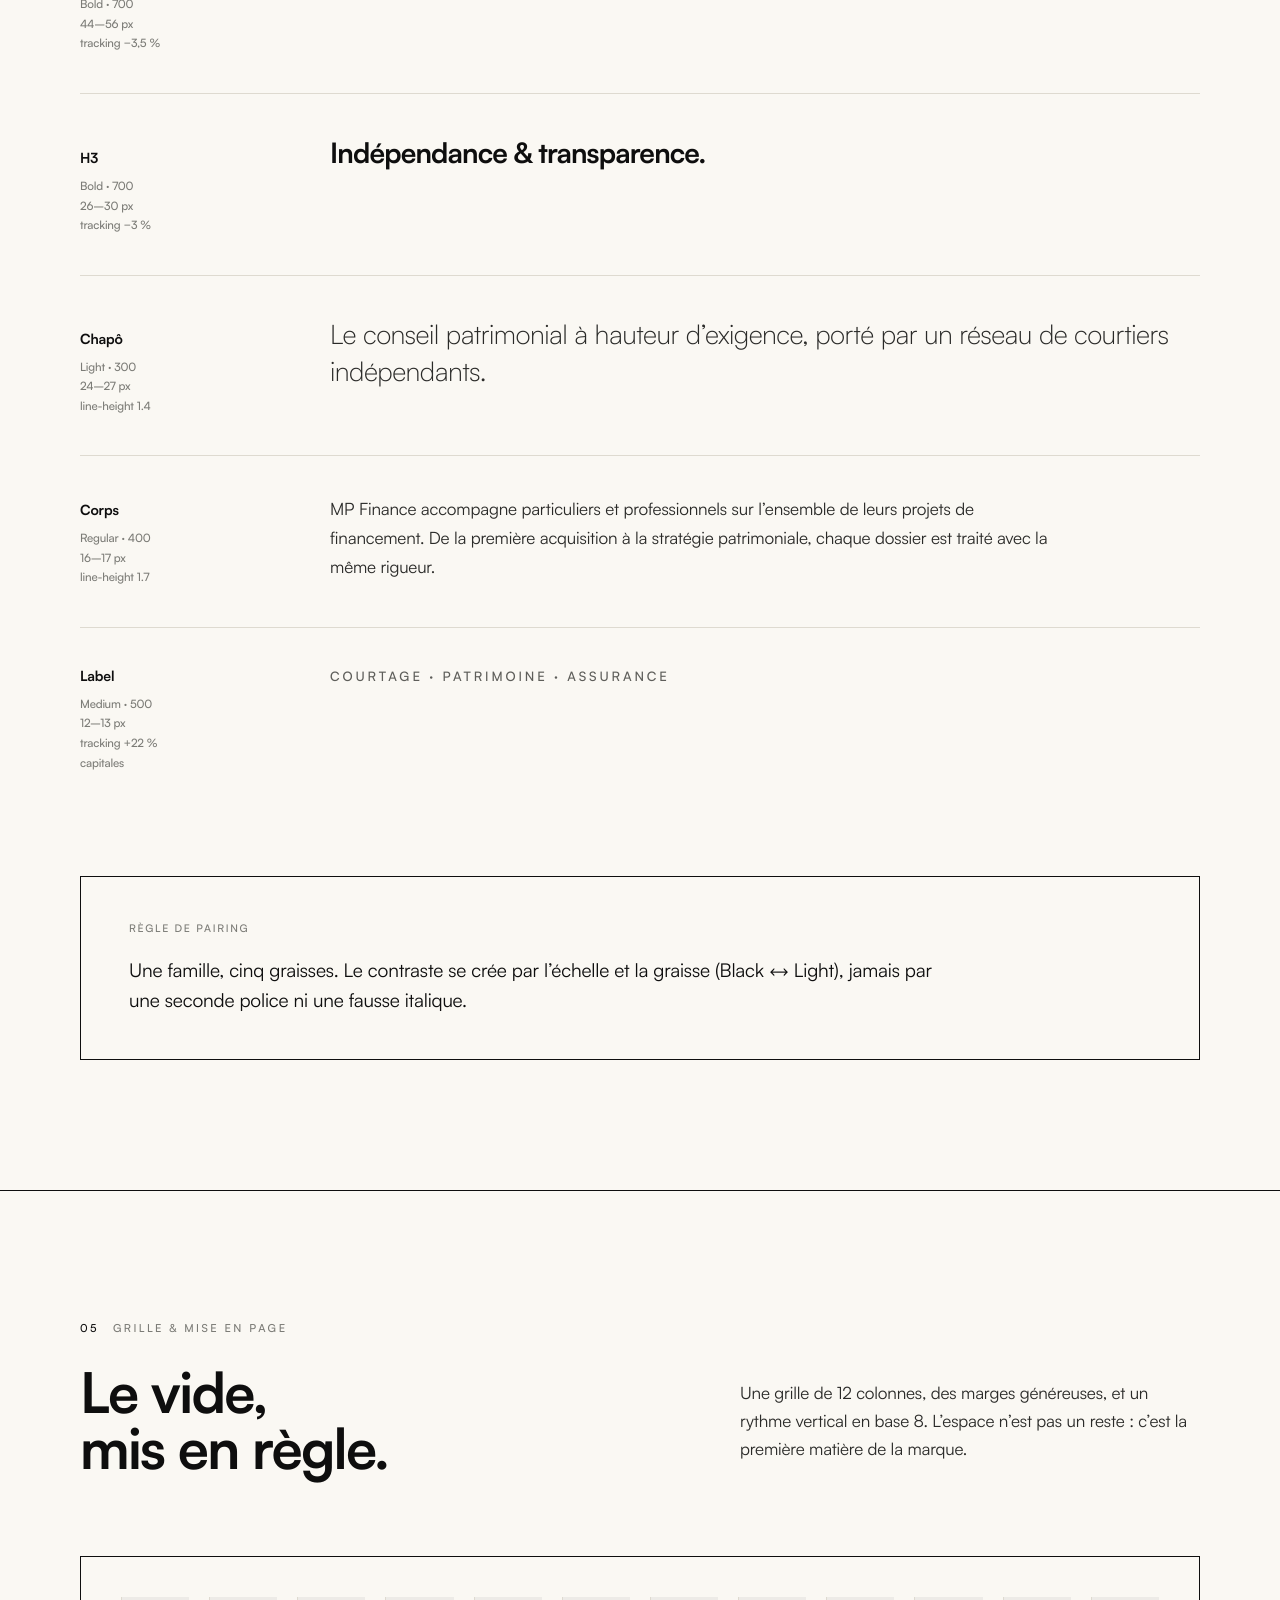
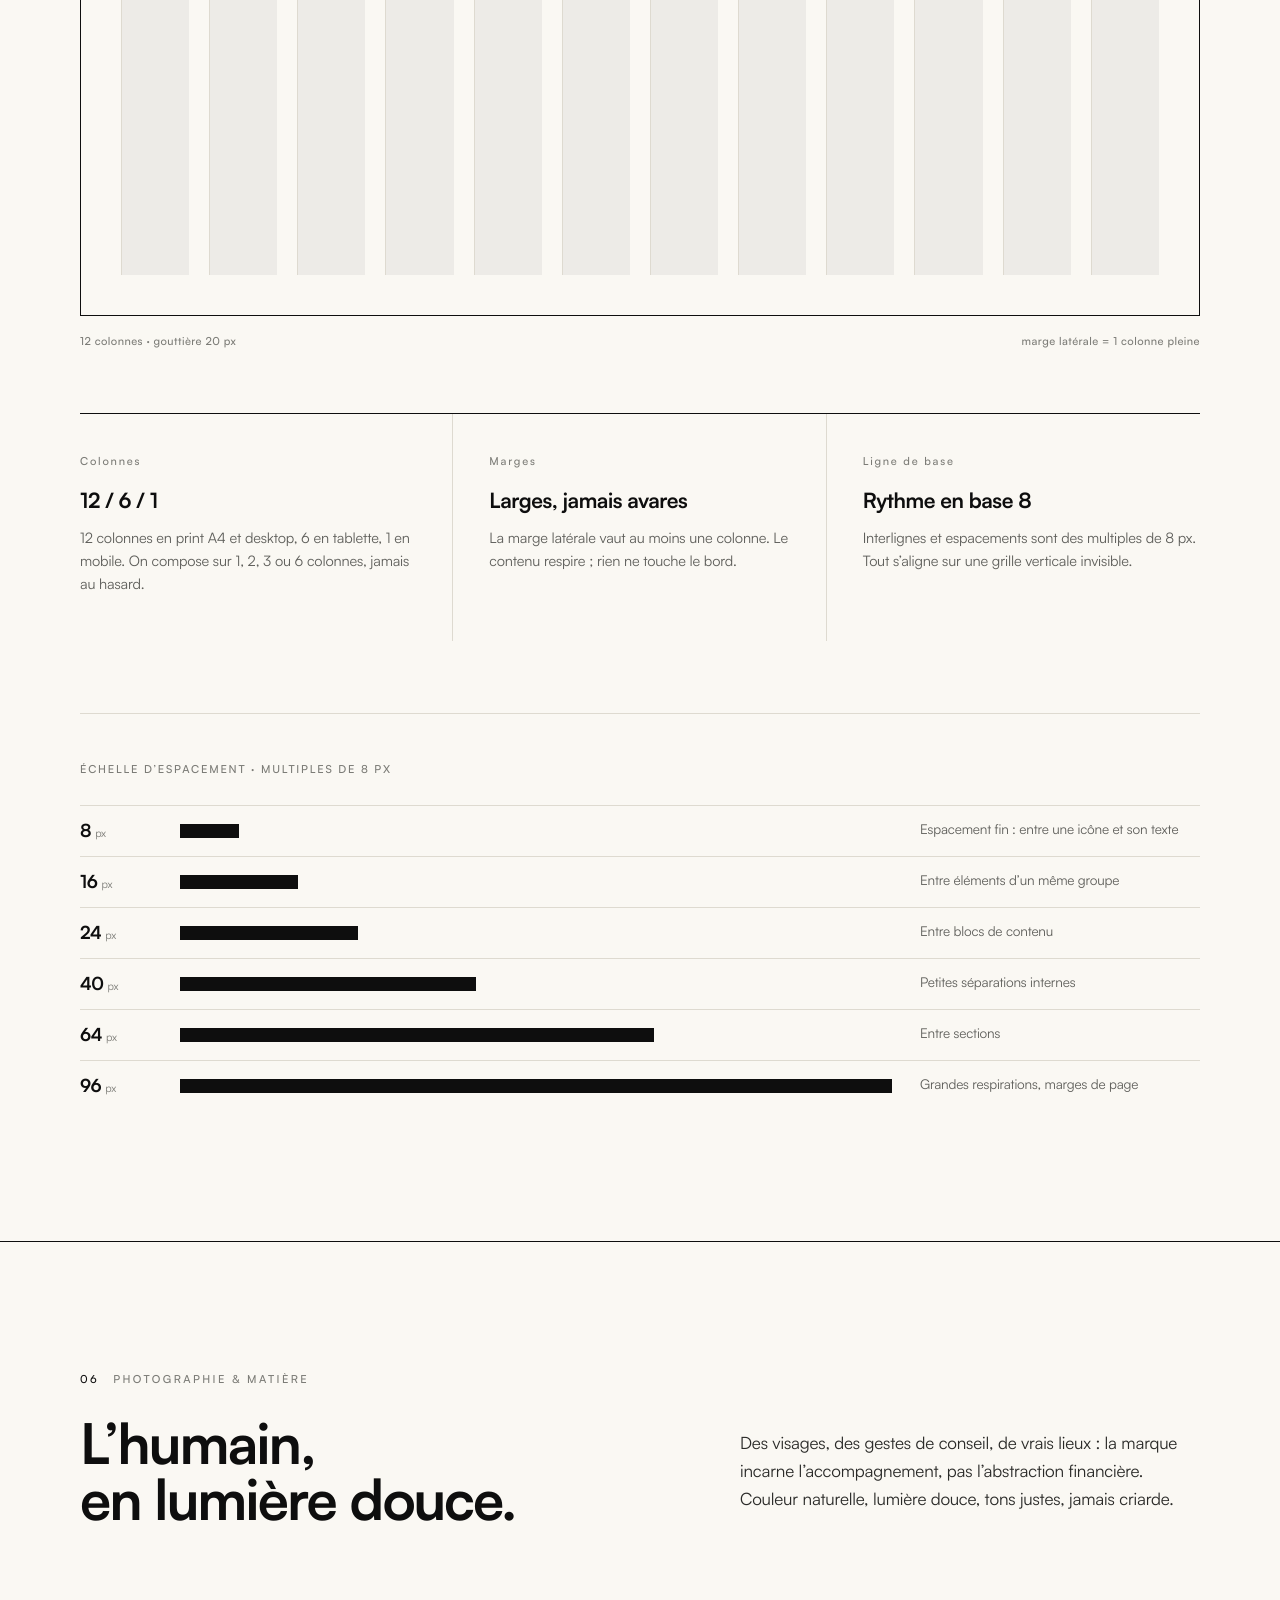
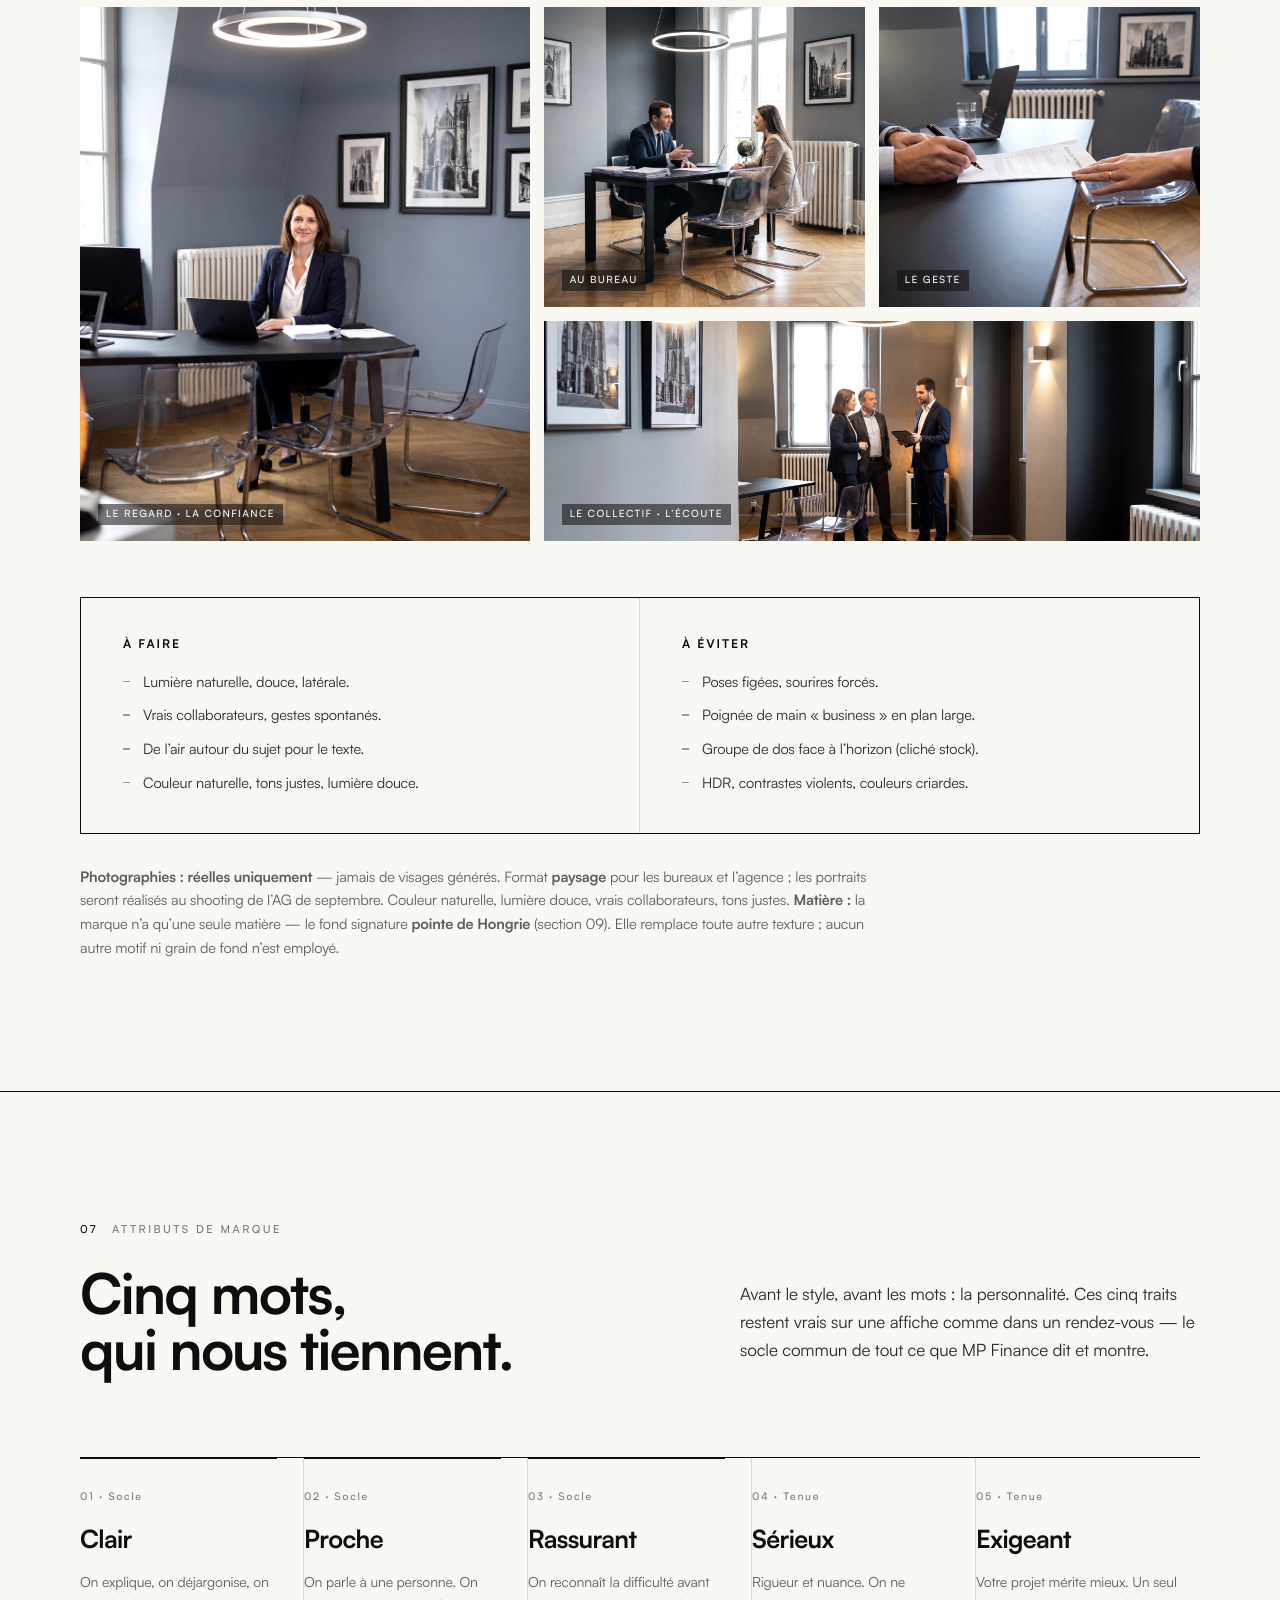
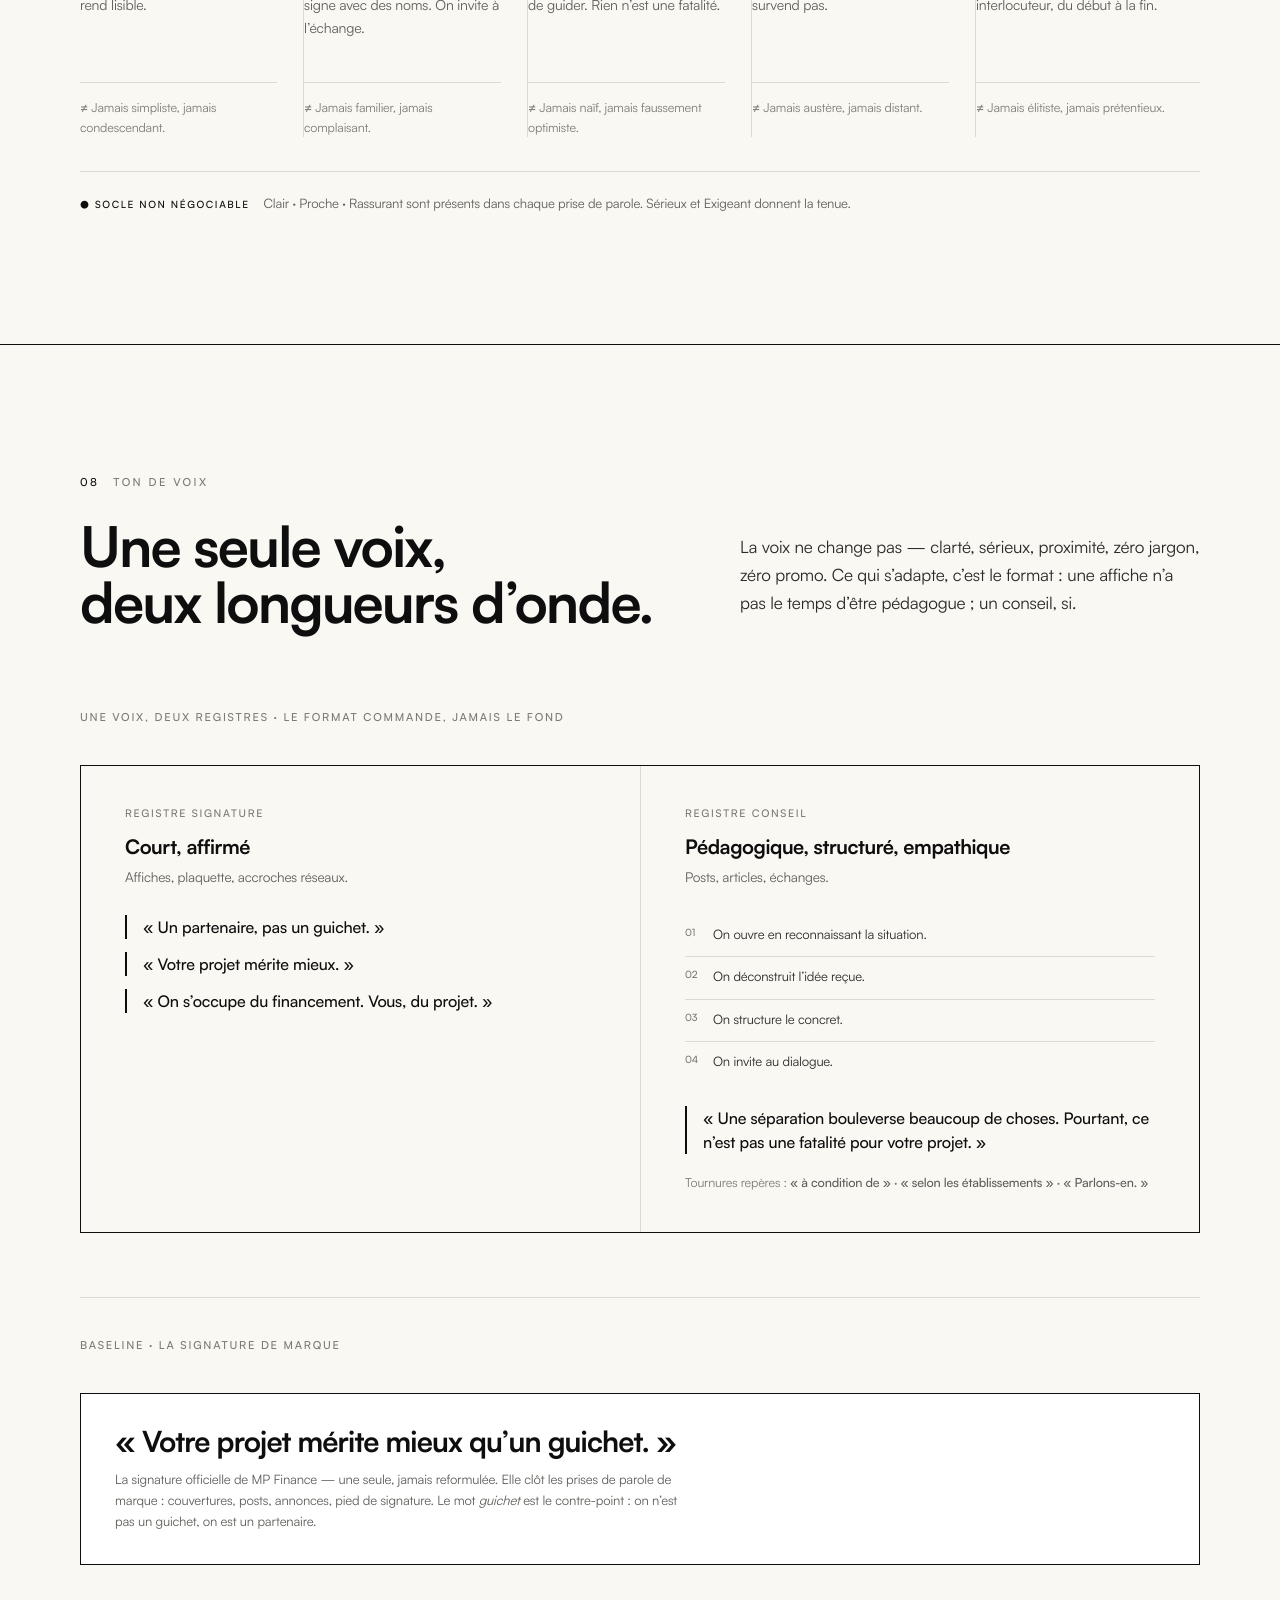
==== commit 141a9130: "charte: section 07 Attributs de marque (5 traits) + refonte 08 Ton de voix (2 registres) - Nouvelle " ====
--- a/v2/index.html
+++ b/v2/index.html
@@ -488,11 +488,12 @@
       <a class="toc-item" href="#typo"><span class="no">04</span><span><span class="ti">Typographie</span><span class="ds">Satoshi : échelle complète, graisses, pairing, spécimen.</span></span><span class="pg">p.04</span></a>
       <a class="toc-item" href="#grille"><span class="no">05</span><span><span class="ti">Grille &amp; mise en page</span><span class="ds">Colonnes, marges, base 8, filets.</span></span><span class="pg">p.05</span></a>
       <a class="toc-item" href="#photo"><span class="no">06</span><span><span class="ti">Photographie &amp; matière</span><span class="ds">Photos réelles, couleur douce, format paysage.</span></span><span class="pg">p.06</span></a>
-      <a class="toc-item" href="#voix"><span class="no">07</span><span><span class="ti">Ton de voix</span><span class="ds">Registres, baseline, lexique, ton par contexte.</span></span><span class="pg">p.07</span></a>
-      <a class="toc-item" href="#applications"><span class="no">08</span><span><span class="ti">Applications</span><span class="ds">Plaquette, LinkedIn, signature mail.</span></span><span class="pg">p.08</span></a>
-      <a class="toc-item" href="#signature"><span class="no">09</span><span><span class="ti">Fond signature</span><span class="ds">La pointe de Hongrie — opacité 10 % retenue.</span></span><span class="pg">p.09</span></a>
-      <a class="toc-item" href="#icones"><span class="no">10</span><span><span class="ti">Iconographie</span><span class="ds">Set maison outlined, trait 1,5 px, 24 × 24, N&amp;B.</span></span><span class="pg">p.10</span></a>
-      <a class="toc-item" href="#favicon"><span class="no">11</span><span><span class="ti">Favicon &amp; app icon</span><span class="ds">Monogramme MP sur encre, formats web &amp; app.</span></span><span class="pg">p.11</span></a>
+      <a class="toc-item" href="#attributs"><span class="no">07</span><span><span class="ti">Attributs de marque</span><span class="ds">Cinq traits de personnalité, leur sens et leur anti-définition.</span></span><span class="pg">p.07</span></a>
+      <a class="toc-item" href="#voix"><span class="no">08</span><span><span class="ti">Ton de voix</span><span class="ds">Une voix, deux registres ; baseline, lexique, on dit / on ne dit pas.</span></span><span class="pg">p.08</span></a>
+      <a class="toc-item" href="#applications"><span class="no">09</span><span><span class="ti">Applications</span><span class="ds">Plaquette, LinkedIn, signature mail.</span></span><span class="pg">p.09</span></a>
+      <a class="toc-item" href="#signature"><span class="no">10</span><span><span class="ti">Fond signature</span><span class="ds">La pointe de Hongrie — opacité 10 % retenue.</span></span><span class="pg">p.10</span></a>
+      <a class="toc-item" href="#icones"><span class="no">11</span><span><span class="ti">Iconographie</span><span class="ds">Set maison outlined, trait 1,5 px, 24 × 24, N&amp;B.</span></span><span class="pg">p.11</span></a>
+      <a class="toc-item" href="#favicon"><span class="no">12</span><span><span class="ti">Favicon &amp; app icon</span><span class="ds">Monogramme MP sur encre, formats web &amp; app.</span></span><span class="pg">p.12</span></a>
     </div>
   </div>
 
@@ -721,7 +722,50 @@
     </div>
   </section>
 
-  <!-- 07 TON DE VOIX -->
+  <!-- 07 ATTRIBUTS DE MARQUE -->
+  <style>
+    #attributs .attrs{display:grid;grid-template-columns:repeat(5,1fr);border-top:1px solid var(--line-strong)}
+    #attributs .attr{padding:0 26px 0 0;border-right:1px solid var(--line)}
+    #attributs .attr:last-child{border-right:0;padding-right:0}
+    #attributs .attr .bar{height:2px;background:transparent;margin-top:-1px}
+    #attributs .attr.core .bar{background:var(--ink)}
+    #attributs .attr .n{font-family:var(--font);font-weight:500;font-size:10.5px;letter-spacing:.16em;color:var(--text-faint);margin:30px 0 18px}
+    #attributs .attr .ad{font-weight:700;font-size:25px;letter-spacing:-0.025em;color:var(--ink);margin-bottom:16px}
+    #attributs .attr .gl{font-size:14px;line-height:1.62;color:var(--text-muted);margin-bottom:22px;min-height:88px}
+    #attributs .attr .anti{font-size:12.5px;line-height:1.55;color:var(--text-faint);border-top:1px solid var(--line);padding-top:15px}
+    #attributs .attr .anti::before{content:"≠ ";font-family:var(--font);font-weight:500;color:var(--text-faint)}
+    #attributs .socle{margin-top:34px;padding-top:22px;border-top:1px solid var(--line);display:flex;align-items:baseline;gap:14px;flex-wrap:wrap}
+    #attributs .socle .sk{font-family:var(--font);font-weight:500;font-size:10px;letter-spacing:.16em;text-transform:uppercase;color:var(--ink)}
+    #attributs .socle .sk::before{content:"● ";color:var(--ink)}
+    #attributs .socle .sd{font-size:13px;line-height:1.55;color:var(--text-muted)}
+    @media(max-width:900px){
+      #attributs .attrs{grid-template-columns:1fr}
+      #attributs .attr{border-right:0;border-top:1px solid var(--line);padding:0 0 0}
+      #attributs .attr:first-child{border-top:0}
+      #attributs .attr .gl{min-height:0}
+    }
+  </style>
+  <section class="blk" id="attributs">
+    <div class="sec-head">
+      <div class="l"><div class="eyebrow"><b>07</b>Attributs de marque</div><h2>Cinq mots,<br>qui nous tiennent.</h2></div>
+      <div class="intro">Avant le style, avant les mots : la personnalité. Ces cinq traits restent vrais sur une affiche comme dans un rendez-vous — le socle commun de tout ce que MP Finance dit et montre.</div>
+    </div>
+    <div class="wrap">
+      <div class="attrs">
+        <div class="attr core"><div class="bar"></div><div class="n">01 · Socle</div><div class="ad">Clair</div><p class="gl">On explique, on déjargonise, on rend lisible.</p><div class="anti">Jamais simpliste, jamais condescendant.</div></div>
+        <div class="attr core"><div class="bar"></div><div class="n">02 · Socle</div><div class="ad">Proche</div><p class="gl">On parle à une personne. On signe avec des noms. On invite à l’échange.</p><div class="anti">Jamais familier, jamais complaisant.</div></div>
+        <div class="attr core"><div class="bar"></div><div class="n">03 · Socle</div><div class="ad">Rassurant</div><p class="gl">On reconnaît la difficulté avant de guider. Rien n’est une fatalité.</p><div class="anti">Jamais naïf, jamais faussement optimiste.</div></div>
+        <div class="attr"><div class="bar"></div><div class="n">04 · Tenue</div><div class="ad">Sérieux</div><p class="gl">Rigueur et nuance. On ne survend pas.</p><div class="anti">Jamais austère, jamais distant.</div></div>
+        <div class="attr"><div class="bar"></div><div class="n">05 · Tenue</div><div class="ad">Exigeant</div><p class="gl">Votre projet mérite mieux. Un seul interlocuteur, du début à la fin.</p><div class="anti">Jamais élitiste, jamais prétentieux.</div></div>
+      </div>
+      <div class="socle">
+        <span class="sk">Socle non négociable</span>
+        <span class="sd">Clair · Proche · Rassurant sont présents dans chaque prise de parole. Sérieux et Exigeant donnent la tenue.</span>
+      </div>
+    </div>
+  </section>
+
+  <!-- 08 TON DE VOIX -->
   <style>
     #voix .baseline-seal{border:1px solid var(--ink);padding:32px 34px;display:flex;flex-direction:column;gap:13px;background:var(--surface)}
     #voix .baseline-seal .bl-main{font-weight:700;font-size:29px;letter-spacing:-0.03em;line-height:1.08}
@@ -735,42 +779,57 @@
     #voix .lex .w{font-size:12.5px;padding:5px 11px;border:1px solid var(--line);border-radius:2px;color:var(--text-soft)}
     #voix .lex .lc.no .w{color:var(--text-faint);text-decoration:line-through;text-decoration-thickness:1px;text-underline-offset:2px}
     #voix .lex .lc.yes .w{color:var(--ink);border-color:var(--ink)}
-    #voix .ctx{display:grid;grid-template-columns:repeat(2,1fr);border:1px solid var(--line)}
-    #voix .ctx .cx{padding:22px 24px;border-bottom:1px solid var(--line);border-right:1px solid var(--line)}
-    #voix .ctx .cx:nth-child(2n){border-right:none}
-    #voix .ctx .cx:nth-last-child(-n+2){border-bottom:none}
-    #voix .ctx .ck{font-family:var(--font);font-weight:500;font-size:10px;letter-spacing:.16em;text-transform:uppercase;color:var(--text-faint);margin-bottom:8px}
-    #voix .ctx .cd{font-size:13px;line-height:1.55;color:var(--text-muted);margin-bottom:10px}
-    #voix .ctx .cq{font-size:14px;font-weight:500;letter-spacing:-0.01em;color:var(--ink)}
-    @media(max-width:760px){#voix .lex,#voix .ctx{grid-template-columns:1fr}#voix .lex .lc+.lc{border-left:none;border-top:1px solid var(--line)}#voix .ctx .cx{border-right:none}}
+    #voix .registres{display:grid;grid-template-columns:1fr 1fr;border:1px solid var(--line-strong)}
+    #voix .registres .rg{padding:40px 44px}
+    #voix .registres .rg+.rg{border-left:1px solid var(--line)}
+    #voix .registres .rk{font-family:var(--font);font-weight:500;font-size:10.5px;letter-spacing:.16em;text-transform:uppercase;color:var(--text-faint);margin-bottom:12px}
+    #voix .registres .rt{font-weight:700;font-size:20px;letter-spacing:-0.02em;color:var(--ink);margin-bottom:7px}
+    #voix .registres .rd{font-size:13.5px;line-height:1.6;color:var(--text-muted);margin-bottom:26px}
+    #voix .registres .rq{font-size:16px;font-weight:500;line-height:1.5;letter-spacing:-0.01em;color:var(--ink);padding-left:16px;border-left:2px solid var(--ink);margin-bottom:13px}
+    #voix .registres .rq:last-child{margin-bottom:0}
+    #voix .registres .steps{margin-bottom:22px}
+    #voix .registres .steps .st{font-size:13px;line-height:1.5;color:var(--text-soft);padding:11px 0;border-bottom:1px solid var(--line);display:flex;gap:12px}
+    #voix .registres .steps .st:last-child{border-bottom:0}
+    #voix .registres .steps .st b{font-family:var(--font);font-weight:500;font-size:10px;color:var(--text-faint);flex:none;width:16px}
+    #voix .registres .rep{font-size:12.5px;line-height:1.6;color:var(--text-faint);margin-top:18px}
+    #voix .registres .rep b{color:var(--text-muted);font-weight:500}
+    #voix .regle{border-top:1px solid var(--line-strong);padding-top:22px;margin-top:44px}
+    #voix .regle .rl{font-family:var(--font);font-weight:500;font-size:10px;letter-spacing:.16em;text-transform:uppercase;color:var(--text-faint);margin-bottom:10px}
+    #voix .regle p{font-size:16px;line-height:1.6;color:var(--text-soft);max-width:72ch}
+    #voix .regle em{font-style:italic;color:var(--ink)}
+    @media(max-width:760px){#voix .lex,#voix .registres{grid-template-columns:1fr}#voix .lex .lc+.lc{border-left:none;border-top:1px solid var(--line)}#voix .registres .rg+.rg{border-left:none;border-top:1px solid var(--line)}}
   </style>
   <section class="blk" id="voix">
     <div class="sec-head">
-      <div class="l"><div class="eyebrow"><b>07</b>Ton de voix</div><h2>Proche,<br>toujours clair.</h2></div>
-      <div class="intro">D’abord chaleureux et humain, toujours porté par une élégance institutionnelle. On parle comme un conseiller de confiance : clair, posé, sans jargon ni survente.</div>
+      <div class="l"><div class="eyebrow"><b>08</b>Ton de voix</div><h2>Une seule voix,<br>deux longueurs d’onde.</h2></div>
+      <div class="intro">La voix ne change pas — clarté, sérieux, proximité, zéro jargon, zéro promo. Ce qui s’adapte, c’est le format : une affiche n’a pas le temps d’être pédagogue ; un conseil, si.</div>
     </div>
     <div class="voix">
       <div class="vgroup">
-        <div class="vlabel">Registres de voix · un choix tranché, jamais l’entre-deux</div>
-        <div class="vreg">
-          <div class="vr"><span class="on">Proche</span><span class="sep">plutôt que</span><span class="off">Formel</span></div>
-          <div class="vr"><span class="on">Sobre</span><span class="sep">plutôt qu’</span><span class="off">Expressif</span></div>
-          <div class="vr"><span class="on">Simple</span><span class="sep">plutôt qu’</span><span class="off">Expert</span></div>
-          <div class="vr"><span class="on">Chaleureux</span><span class="sep">plutôt que</span><span class="off">Distant</span></div>
-        </div>
-      </div>
-      <div class="vgroup">
-        <div class="vlabel">Caractère · quatre traits et leur revers</div>
-        <table class="vchart">
-          <colgroup><col style="width:25%"><col style="width:50%"><col style="width:25%"></colgroup>
-          <thead><tr><th>Trait</th><th>Ce que ça veut dire</th><th>On évite</th></tr></thead>
-          <tbody>
-            <tr><td class="trait">Chaleureux</td><td>On s’adresse à une personne, pas à un dossier. Le « vous » est attentionné.</td><td class="no">la familiarité forcée</td></tr>
-            <tr><td class="trait">Clair</td><td>Phrases courtes, mots simples. On explique le crédit, on ne l’obscurcit pas.</td><td class="no">le jargon bancaire</td></tr>
-            <tr><td class="trait">Exigeant</td><td>On promet ce qu’on tient. Des faits, des chiffres justes, jamais d’esbroufe.</td><td class="no">les superlatifs creux</td></tr>
-            <tr><td class="trait">Posé</td><td>Confiance tranquille. On rassure sans vendre, on conseille sans presser.</td><td class="no">l’urgence artificielle</td></tr>
-          </tbody>
-        </table>
+        <div class="vlabel">Une voix, deux registres · le format commande, jamais le fond</div>
+        <div class="registres">
+          <div class="rg">
+            <div class="rk">Registre signature</div>
+            <div class="rt">Court, affirmé</div>
+            <div class="rd">Affiches, plaquette, accroches réseaux.</div>
+            <p class="rq">« Un partenaire, pas un guichet. »</p>
+            <p class="rq">« Votre projet mérite mieux. »</p>
+            <p class="rq">« On s’occupe du financement. Vous, du projet. »</p>
+          </div>
+          <div class="rg">
+            <div class="rk">Registre conseil</div>
+            <div class="rt">Pédagogique, structuré, empathique</div>
+            <div class="rd">Posts, articles, échanges.</div>
+            <div class="steps">
+              <div class="st"><b>01</b>On ouvre en reconnaissant la situation.</div>
+              <div class="st"><b>02</b>On déconstruit l’idée reçue.</div>
+              <div class="st"><b>03</b>On structure le concret.</div>
+              <div class="st"><b>04</b>On invite au dialogue.</div>
+            </div>
+            <p class="rq">« Une séparation bouleverse beaucoup de choses. Pourtant, ce n’est pas une fatalité pour votre projet. »</p>
+            <p class="rep">Tournures repères : <b>« à condition de »</b> · <b>« selon les établissements »</b> · <b>« Parlons-en. »</b></p>
+          </div>
+        </div>
       </div>
       <div class="vgroup">
         <div class="vlabel">Baseline · la signature de marque</div>
@@ -817,22 +876,17 @@
         <p style="font-size:12px;line-height:1.55;color:var(--text-faint);margin-top:12px">Les termes techniques (TAEG, hypothèque, assurance emprunteur…) ne sont pas interdits — on les <strong>explique</strong>, jamais on ne les jette bruts.</p>
       </div>
 
-      <div class="vgroup">
-        <div class="vlabel">Le ton par contexte · une voix, quatre situations</div>
-        <div class="ctx">
-          <div class="cx"><div class="ck">Prospection</div><div class="cd">On ouvre, on rassure, on n’insiste jamais. La porte est ouverte, pas forcée.</div><div class="cq">« Parlons de votre projet — un premier échange, sans engagement. »</div></div>
-          <div class="cx"><div class="ck">Accompagnement</div><div class="cd">On informe, on explique, on tient au courant. Le client sait toujours où il en est.</div><div class="cq">« Voici où en est votre dossier, et la prochaine étape. »</div></div>
-          <div class="cx"><div class="ck">Relance</div><div class="cd">On reste disponible, jamais pressant. On rappelle qu’on est là, on ne met pas la pression.</div><div class="cq">« On reste à votre disposition, quand votre projet sera prêt. »</div></div>
-          <div class="cx"><div class="ck">Réseaux sociaux</div><div class="cd">On partage une preuve ou un conseil, ton humain et posé. Jamais de survente.</div><div class="cq">« Un bon taux, c’est bien. Le bon conseil, c’est mieux. »</div></div>
-        </div>
+      <div class="regle">
+        <div class="rl">Règle d’or</div>
+        <p>Quel que soit le registre, une seule question : <em>est-ce que ça aide vraiment quelqu’un, sans esbroufe ?</em></p>
       </div>
     </div>
   </section>
 
-  <!-- 08 APPLICATIONS -->
+  <!-- 09 APPLICATIONS -->
   <section class="blk" id="applications">
     <div class="sec-head">
-      <div class="l"><div class="eyebrow"><b>08</b>Applications</div><h2>Le système,<br>en situation.</h2></div>
+      <div class="l"><div class="eyebrow"><b>09</b>Applications</div><h2>Le système,<br>en situation.</h2></div>
       <div class="intro">Même grammaire partout : une typographie, un système noir &amp; blanc, de la photographie en couleur, du vide. Maquettes indicatives ; textes &amp; visuels définitifs à valider. <strong>Les cartes de visite existantes sont conservées à l’identique</strong> — hors périmètre de refonte.</div>
     </div>
     <div class="apps">
@@ -908,7 +962,7 @@
     </div>
   </section>
 
-  <!-- 09 FOND SIGNATURE -->
+  <!-- 10 FOND SIGNATURE -->
   <style>
     #signature .sig-hero{position:relative;margin-top:56px;height:440px;overflow:hidden;border:1px solid var(--line-strong)}
     #signature .sig-hero img{position:absolute;inset:0;width:100%;height:100%;object-fit:cover;filter:contrast(1.03) brightness(1.01)}
@@ -993,7 +1047,7 @@
   </style>
   <section class="blk" id="signature">
     <div class="sec-head">
-      <div class="l"><div class="eyebrow"><b>09</b>Fond signature</div><h2>La pointe de Hongrie,<br>pour signature.</h2></div>
+      <div class="l"><div class="eyebrow"><b>10</b>Fond signature</div><h2>La pointe de Hongrie,<br>pour signature.</h2></div>
       <div class="intro">Une marque ancrée a besoin d’une matière. Le choix est fait (RDV du 10/06, intensité arrêtée le 15/06) : la <strong>pointe de Hongrie</strong> — le motif du parquet des bureaux MP Finance — devient le fond signature de la marque. Une trame géométrique fine, 100&nbsp;% noir &amp; blanc, dans sa <strong>version la plus légère (opacité 10&nbsp;%)</strong> : présente, sans jamais dominer le logo.</div>
     </div>
 
@@ -1101,7 +1155,7 @@
     </div>
   </section>
 
-  <!-- 10 ICONOGRAPHIE -->
+  <!-- 11 ICONOGRAPHIE -->
   <style>
     #icones .ico-grid{display:grid;grid-template-columns:repeat(6,1fr);border-top:1px solid var(--line);border-left:1px solid var(--line);margin-top:28px}
     #icones .ic{border-right:1px solid var(--line);border-bottom:1px solid var(--line);padding:30px 16px;display:flex;flex-direction:column;align-items:center;gap:15px;text-align:center}
@@ -1116,7 +1170,7 @@
   </style>
   <section class="blk" id="icones">
     <div class="sec-head">
-      <div class="l"><div class="eyebrow"><b>10</b>Iconographie</div><h2>Un trait,<br>une grammaire.</h2></div>
+      <div class="l"><div class="eyebrow"><b>11</b>Iconographie</div><h2>Un trait,<br>une grammaire.</h2></div>
       <div class="intro">Un jeu d’icônes maison, au même esprit que la marque : <strong>linéaires (outlined), trait 1,5&nbsp;px, grille 24&nbsp;×&nbsp;24</strong>, 100&nbsp;% noir &amp; blanc. Jamais de pictos pleins, jamais de couleur. Elles servent les services, les valeurs et les points de contact.</div>
     </div>
     <div class="sec-body">
@@ -1142,7 +1196,7 @@
     </div>
   </section>
 
-  <!-- 11 FAVICON & APP ICON -->
+  <!-- 12 FAVICON & APP ICON -->
   <style>
     #favicon .fav-row{display:grid;grid-template-columns:repeat(4,1fr);gap:20px;margin-top:28px;align-items:end}
     #favicon .ft{display:flex;flex-direction:column;align-items:center;gap:14px}
@@ -1164,7 +1218,7 @@
   </style>
   <section class="blk" id="favicon">
     <div class="sec-head">
-      <div class="l"><div class="eyebrow"><b>11</b>Favicon &amp; app icon</div><h2>La marque,<br>en seize pixels.</h2></div>
+      <div class="l"><div class="eyebrow"><b>12</b>Favicon &amp; app icon</div><h2>La marque,<br>en seize pixels.</h2></div>
       <div class="intro">Le monogramme <strong>MP</strong> sur fond encre, lisible de l’onglet de navigateur à l’icône d’application. Logo centré, ~60&nbsp;% de l’espace, jamais collé aux bords. Une seule version : blanc sur encre.</div>
     </div>
     <div class="sec-body">
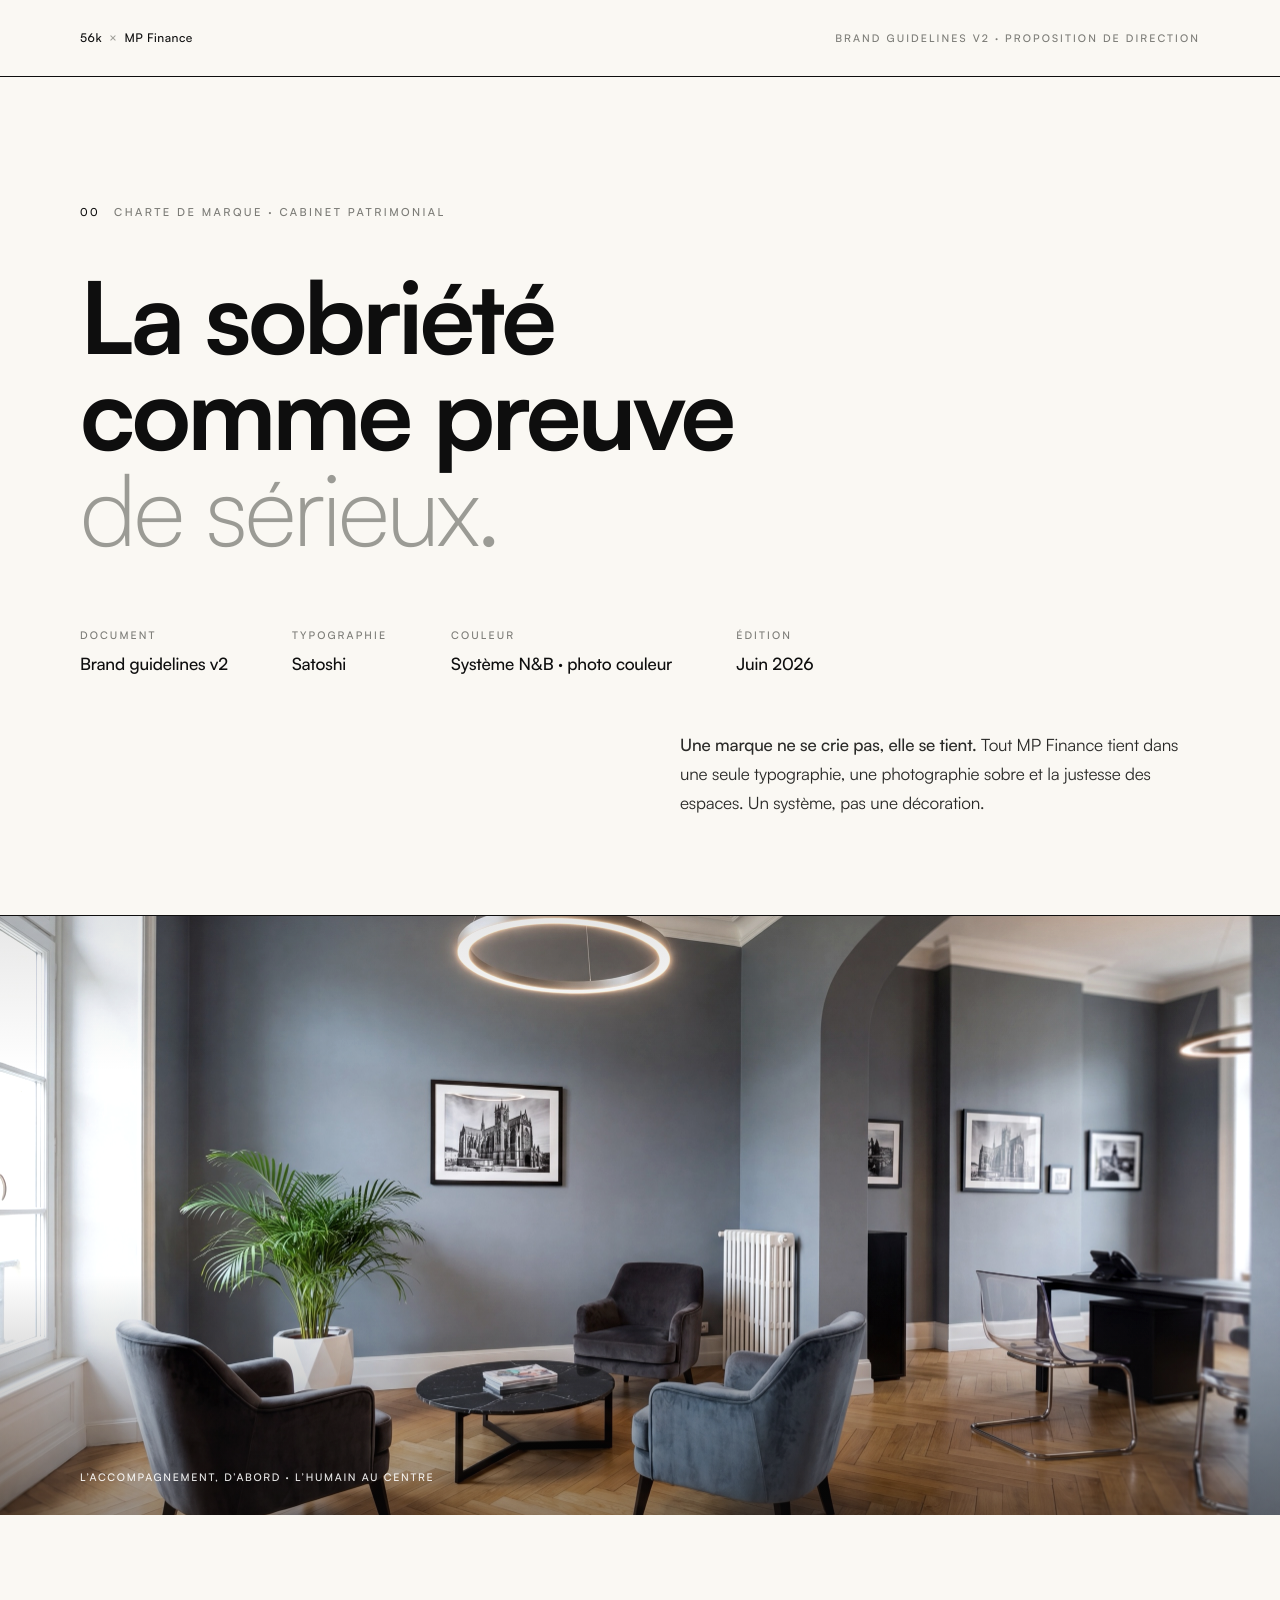
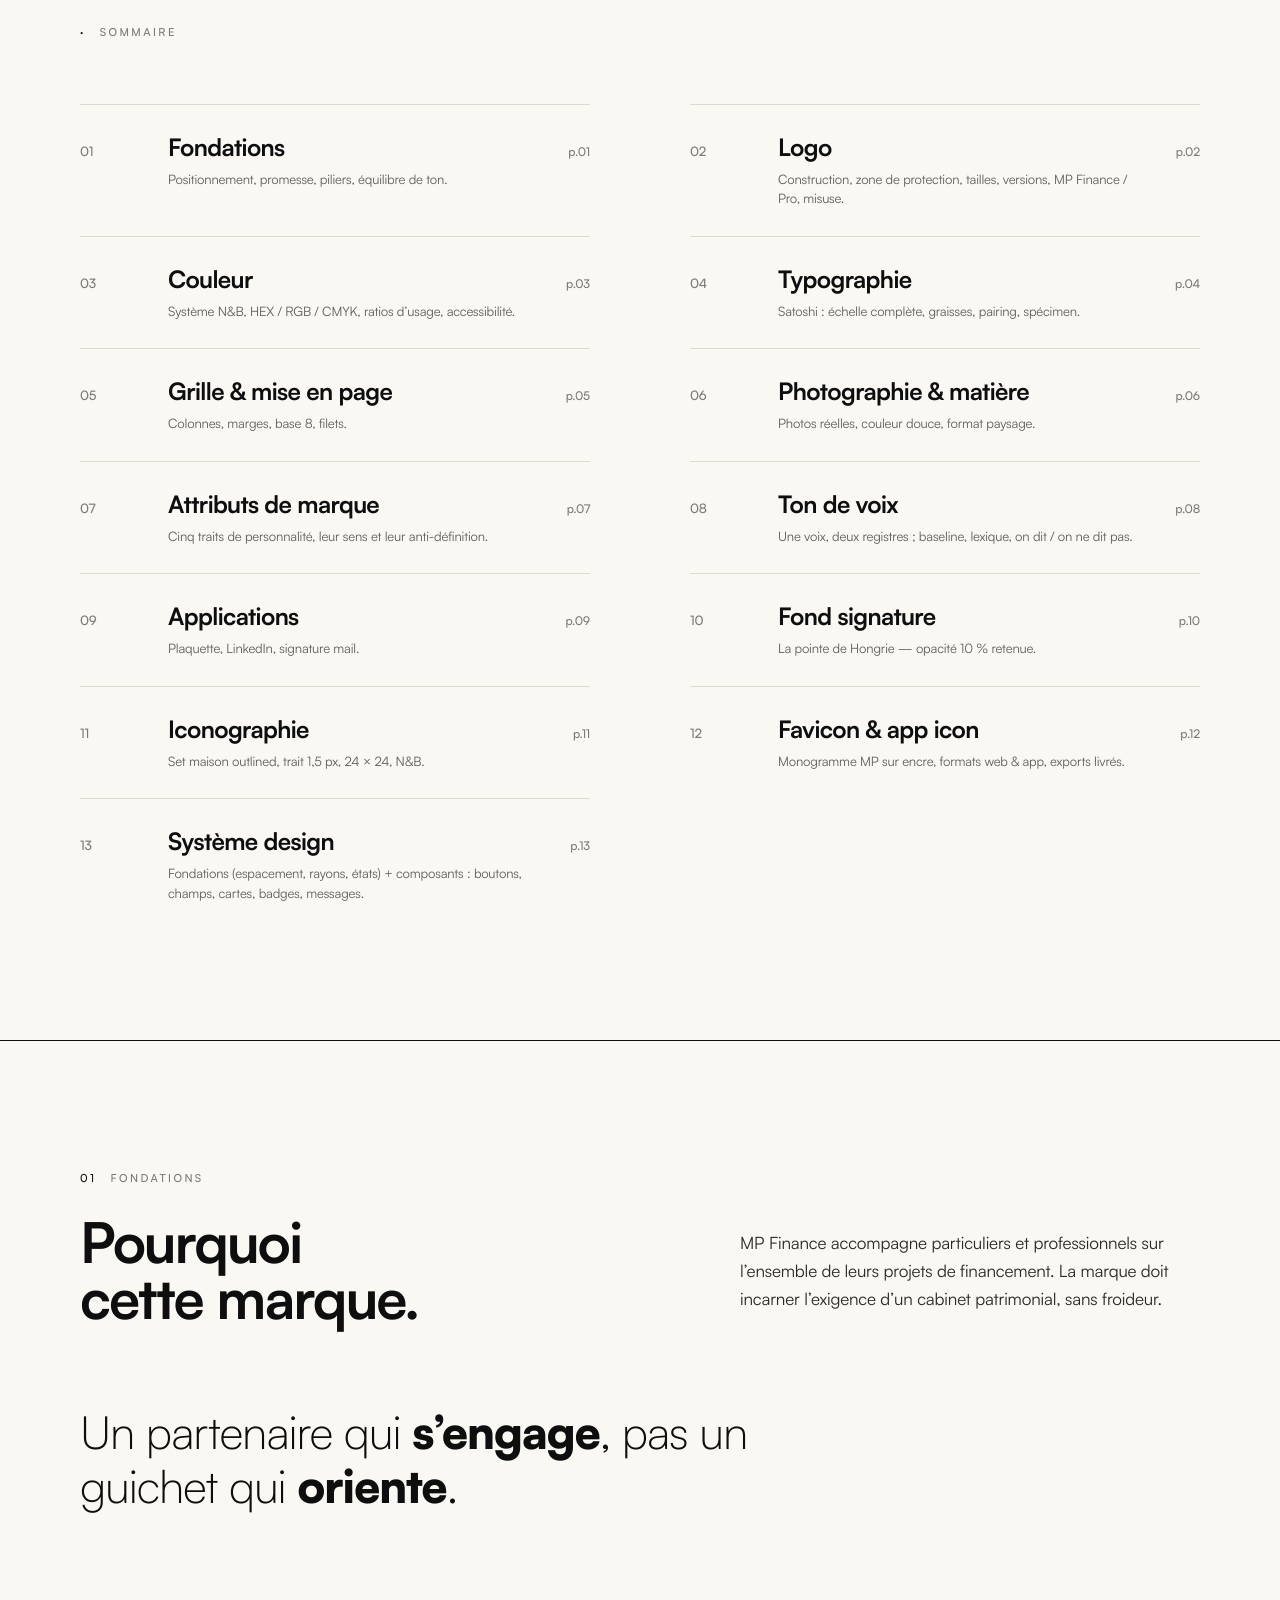
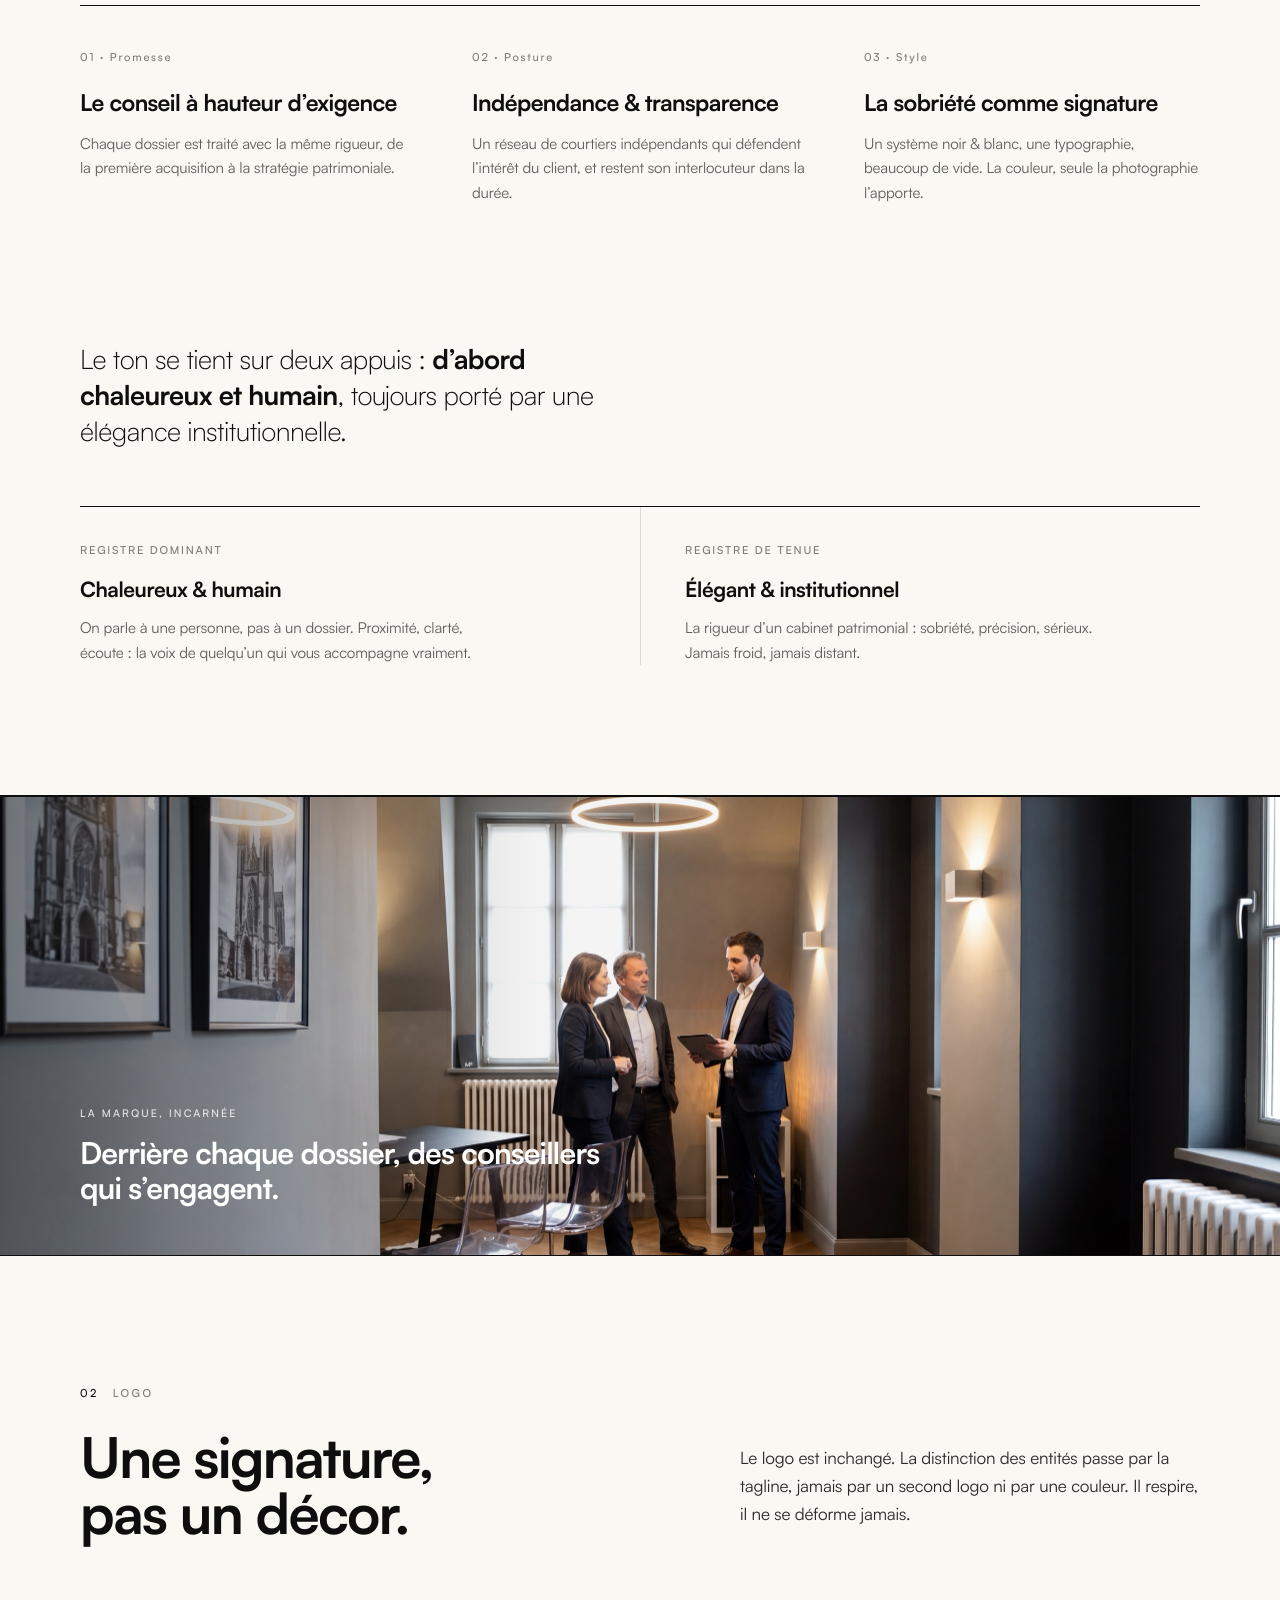
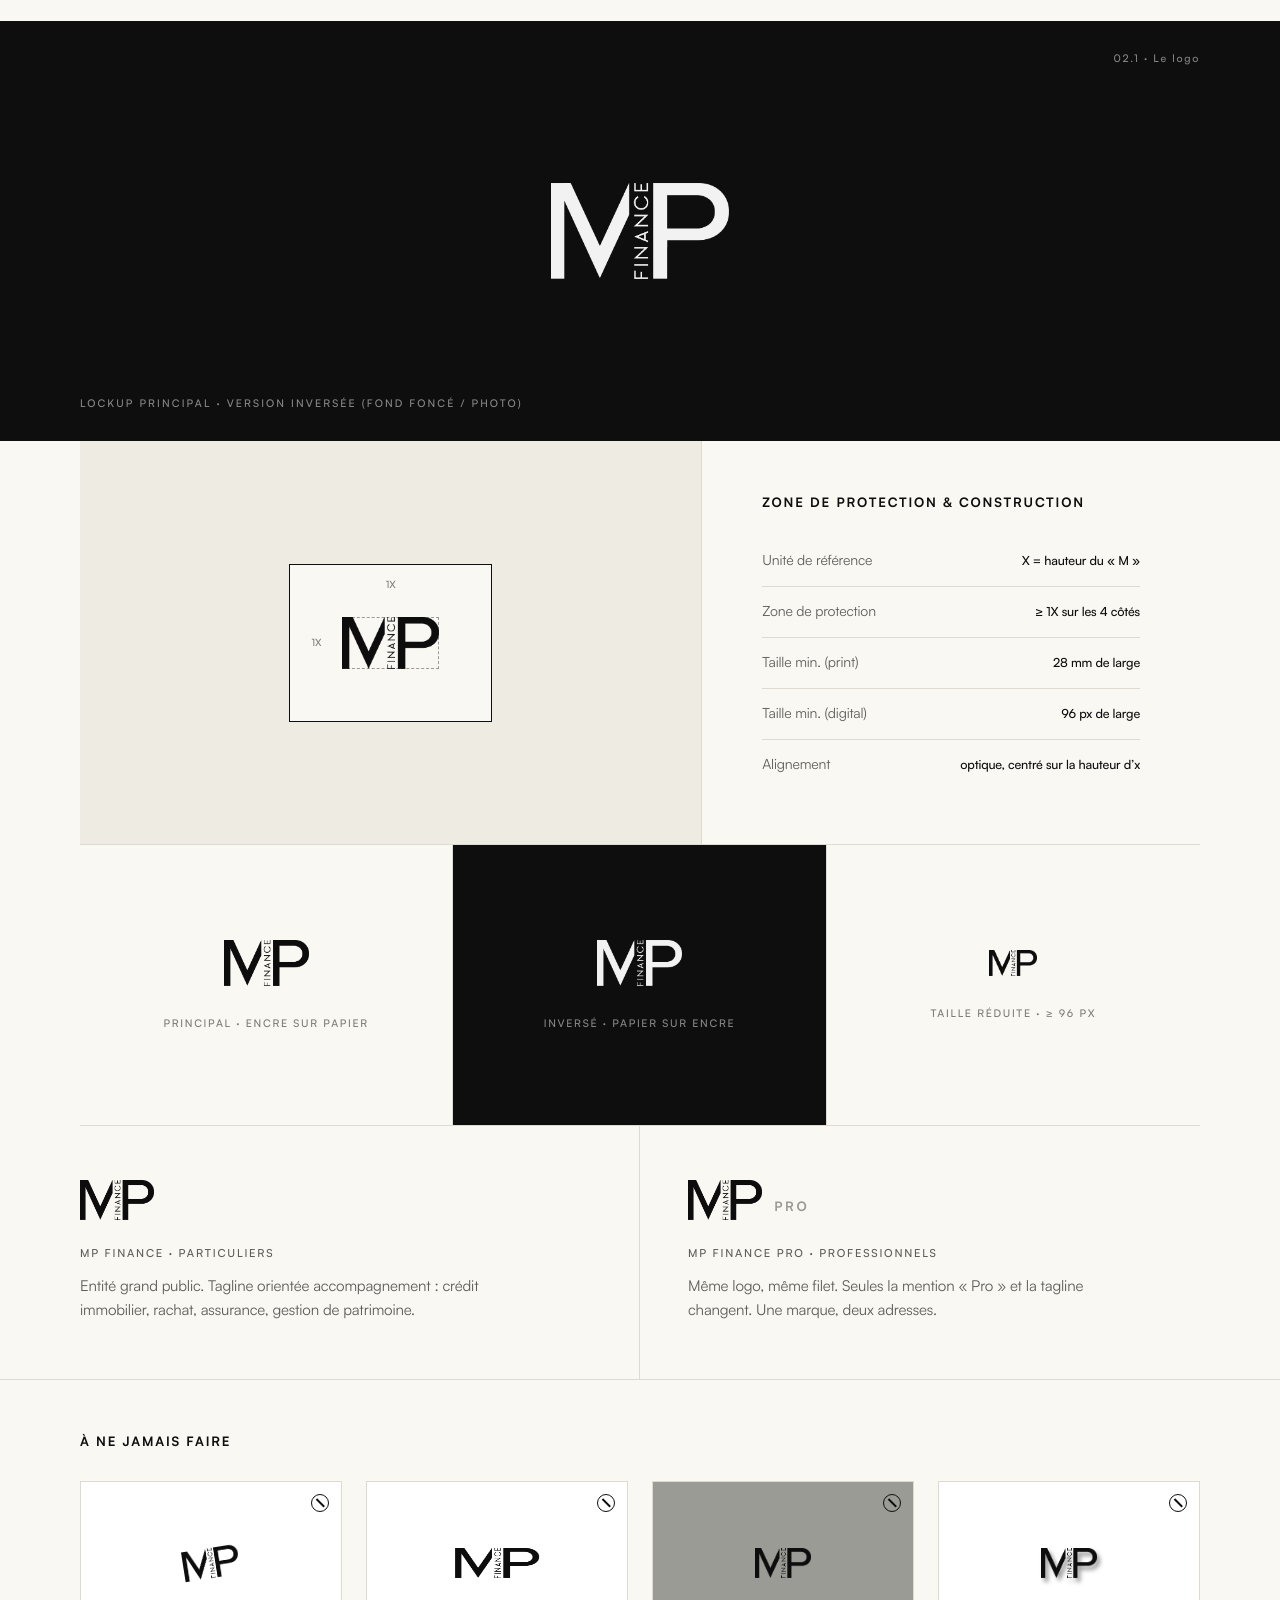
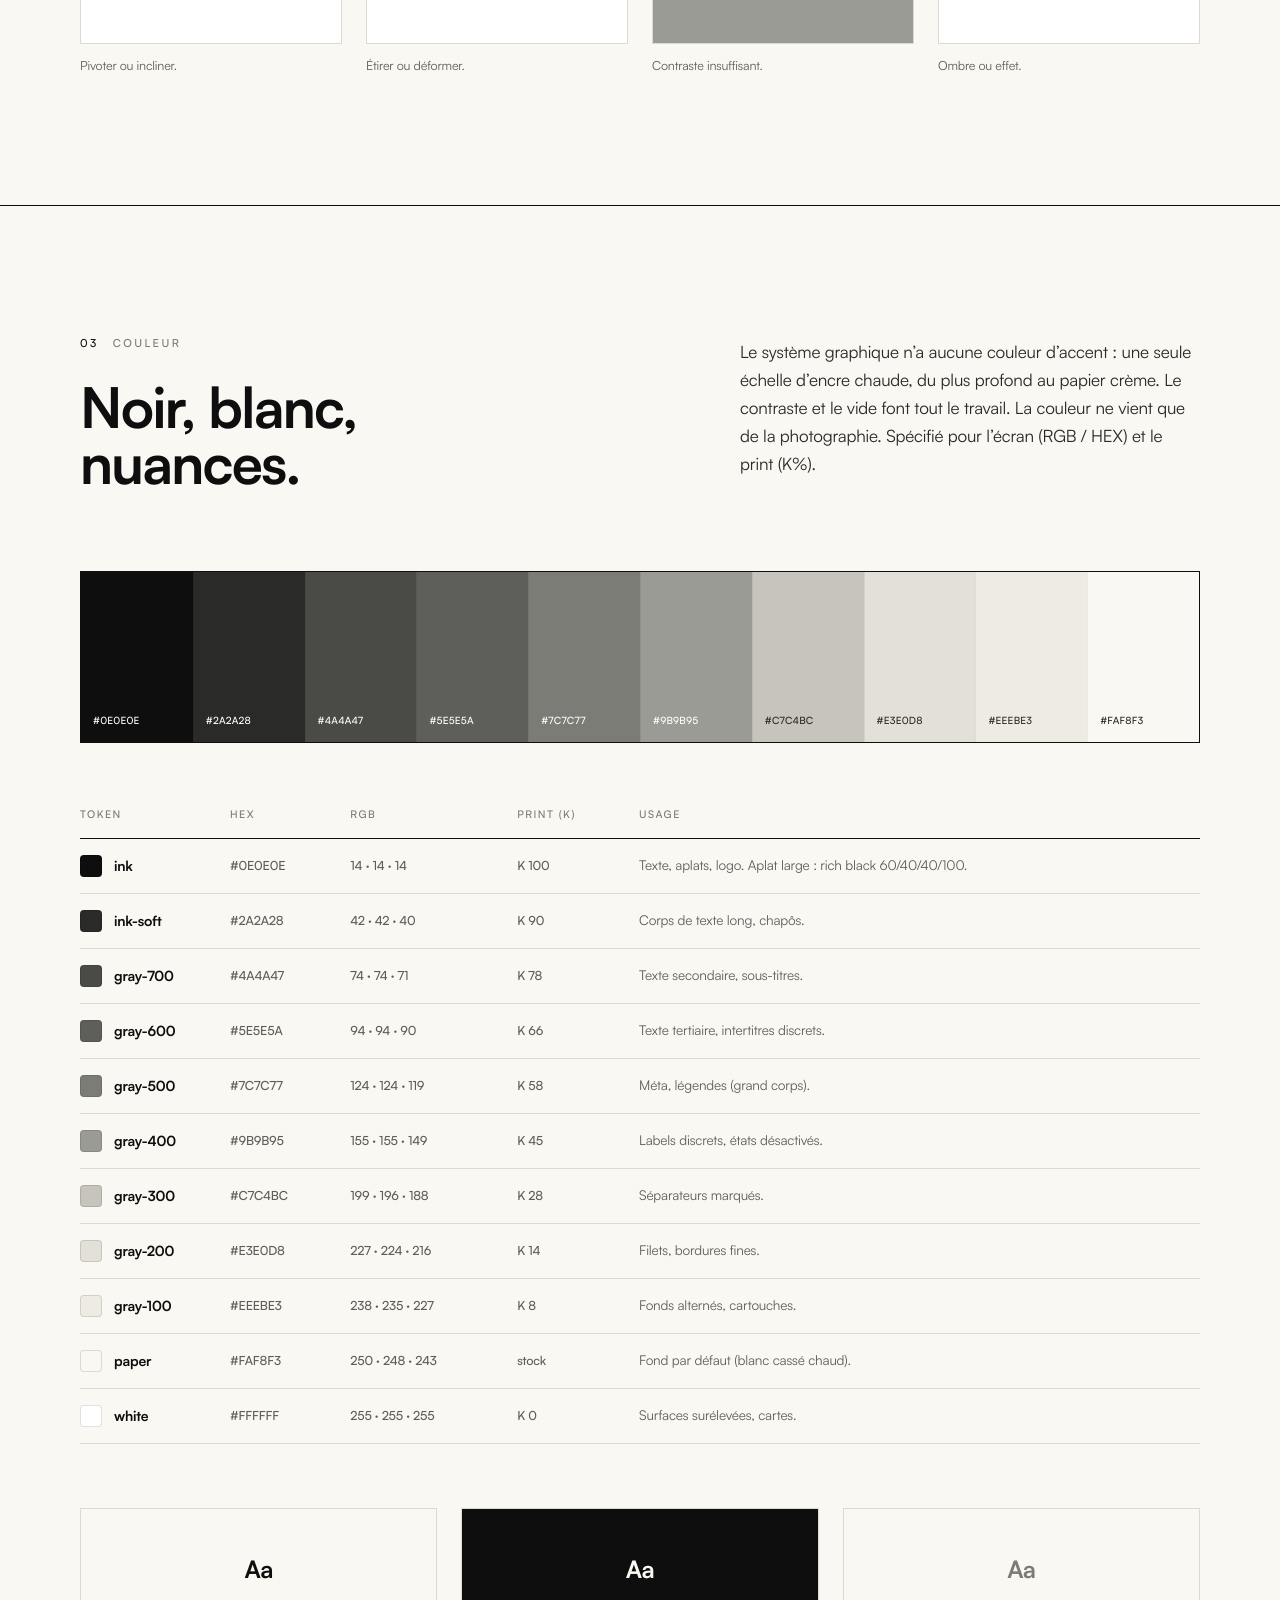
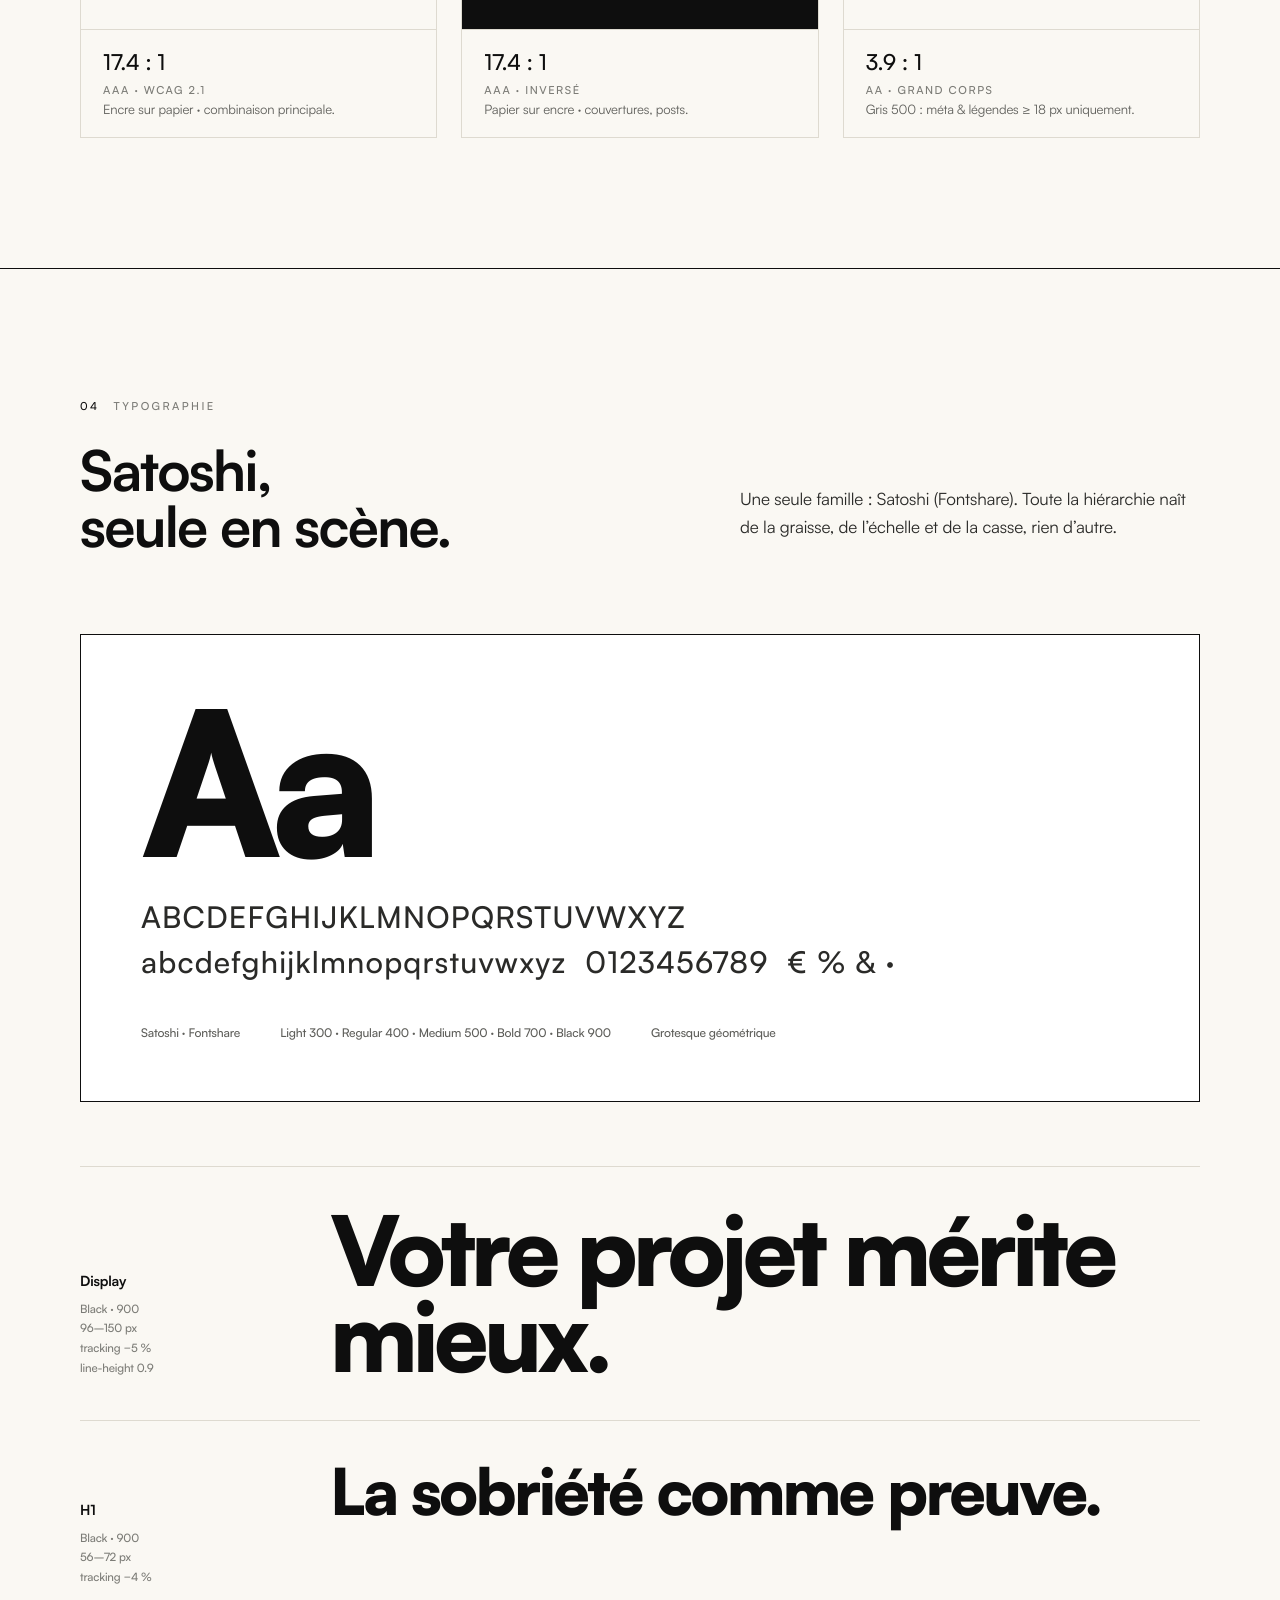
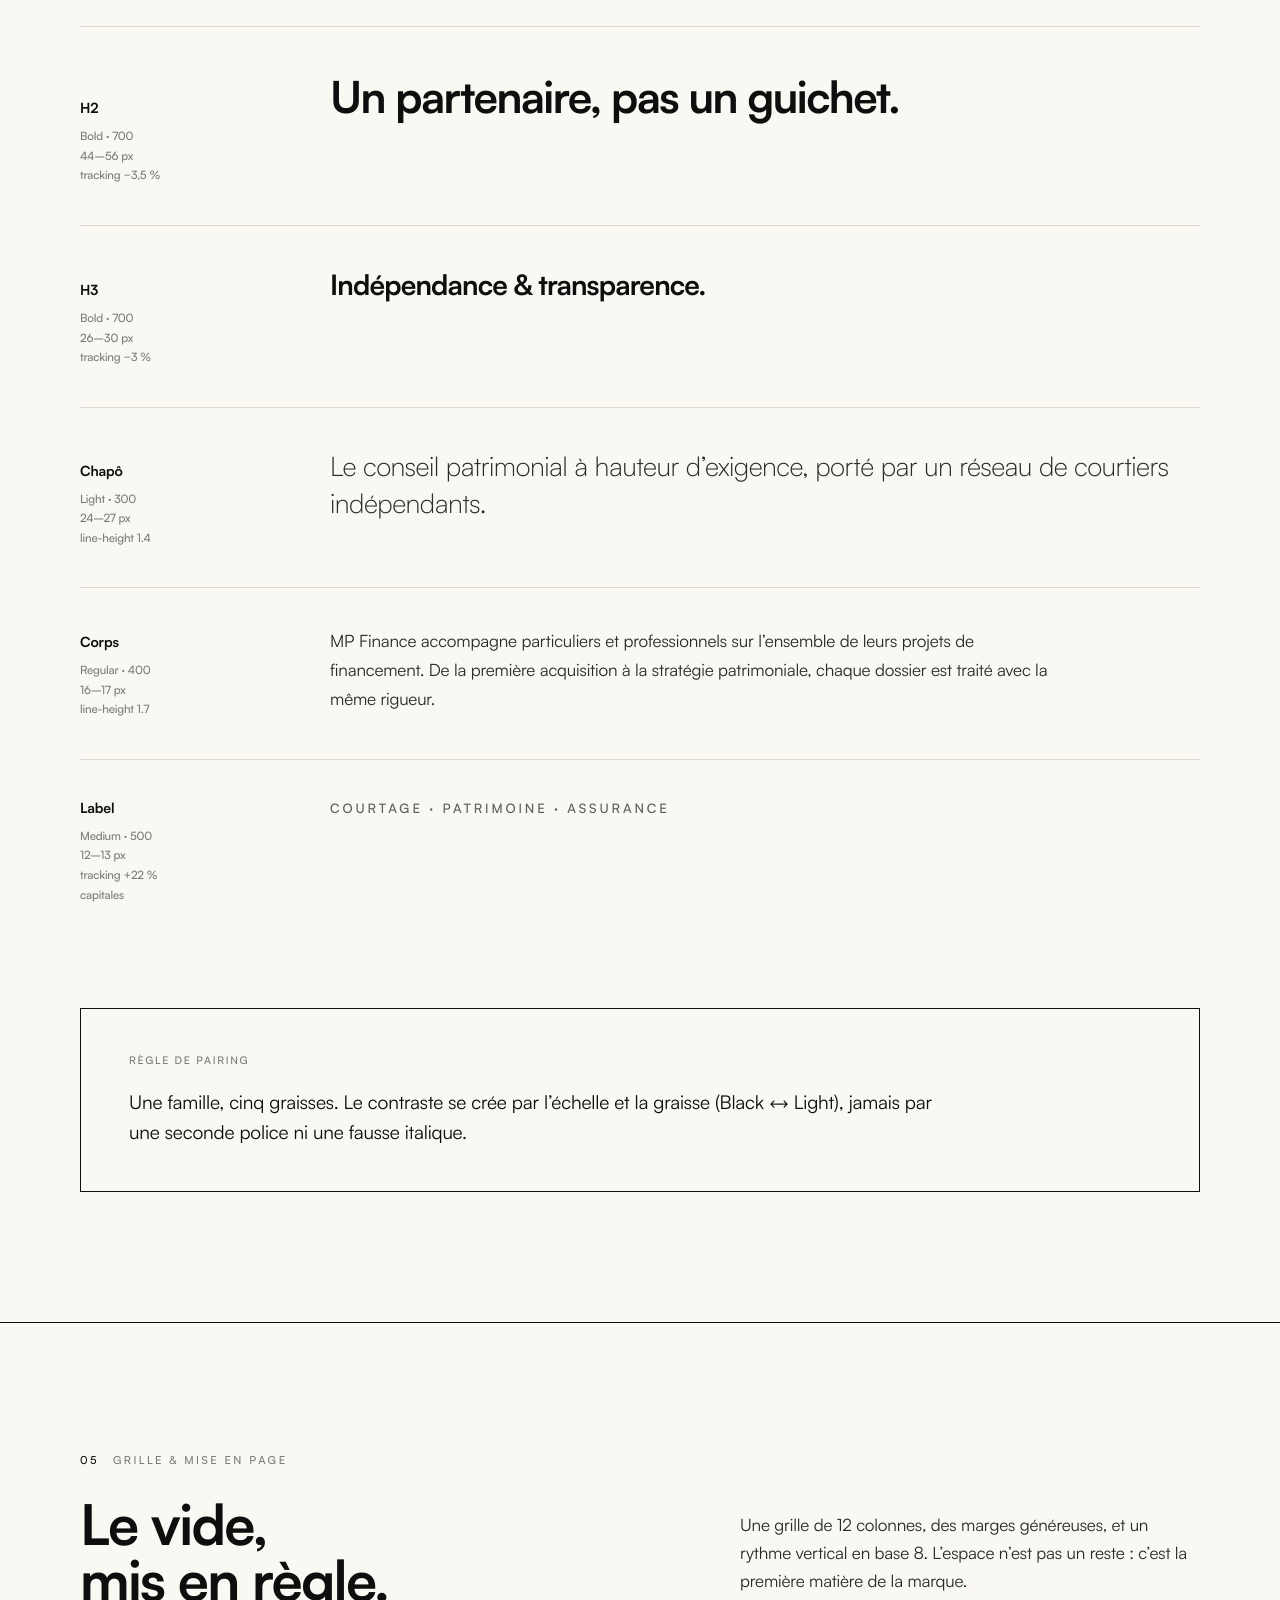
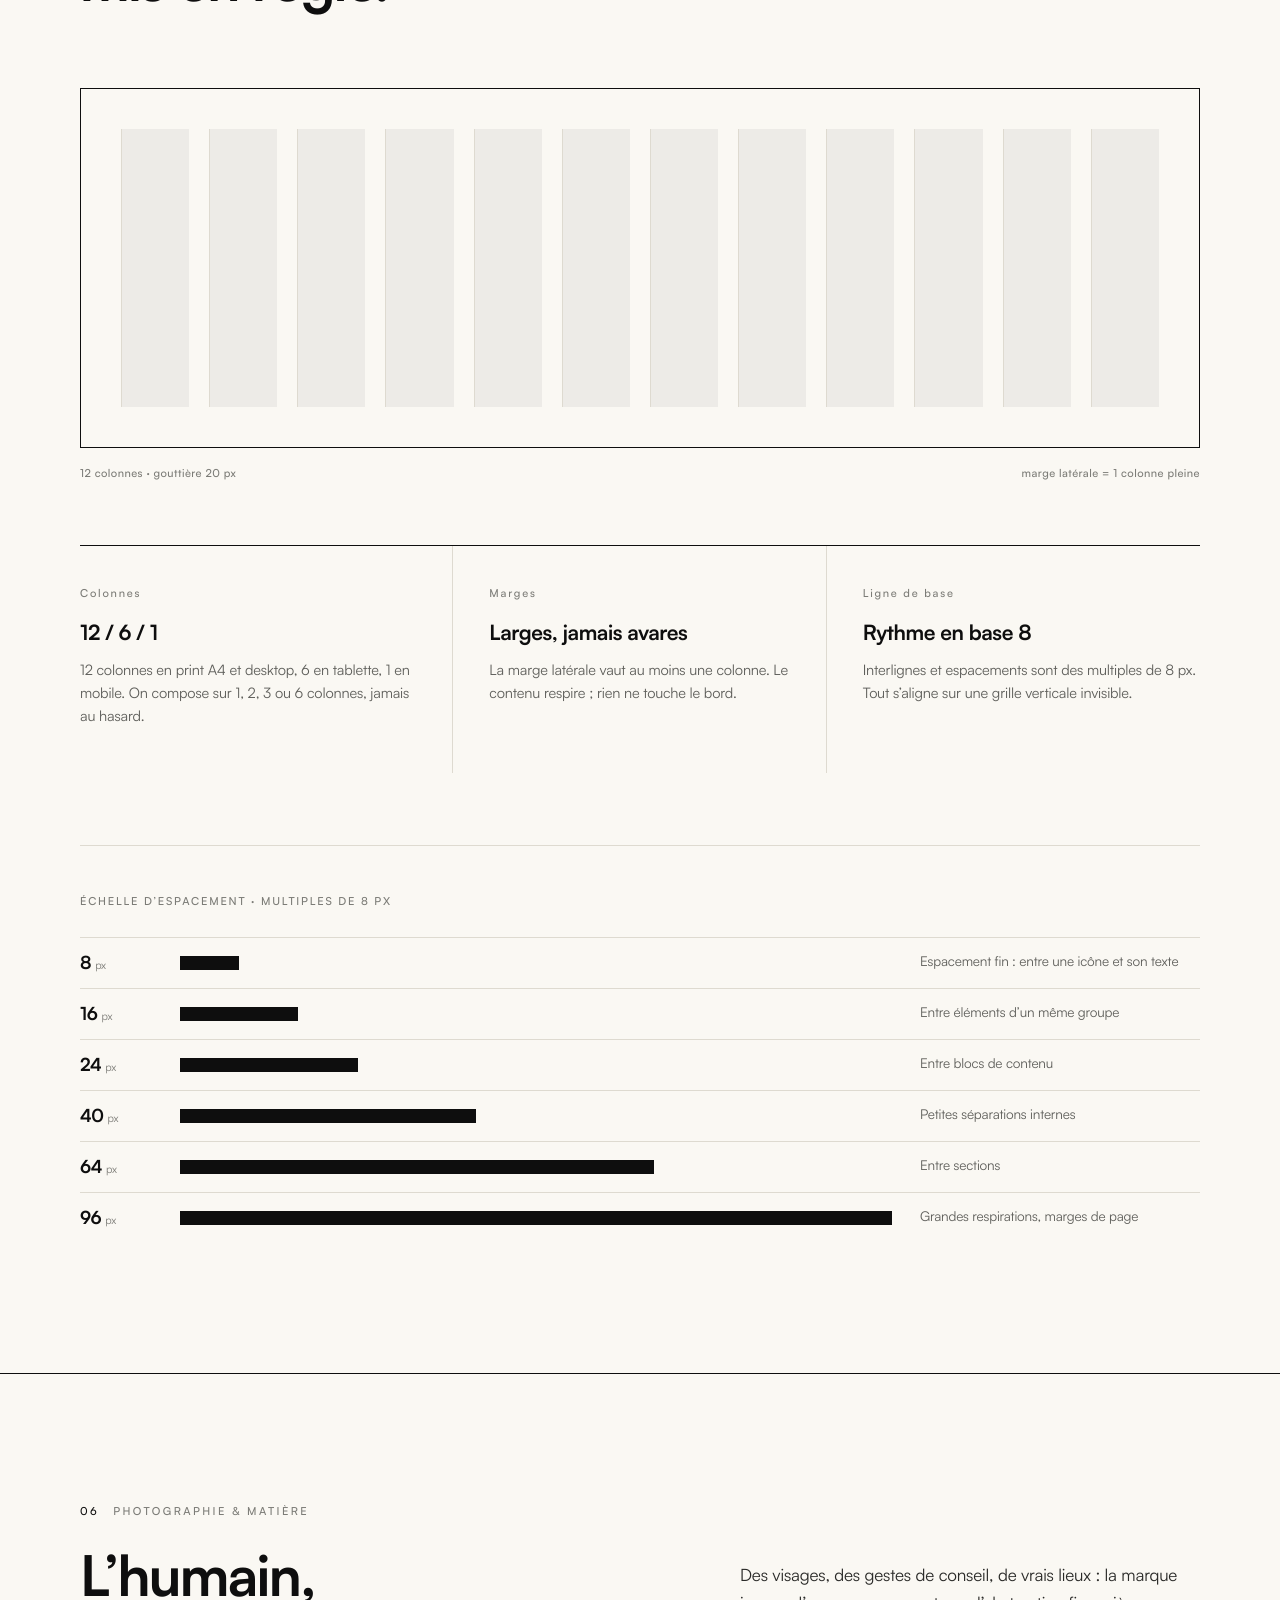
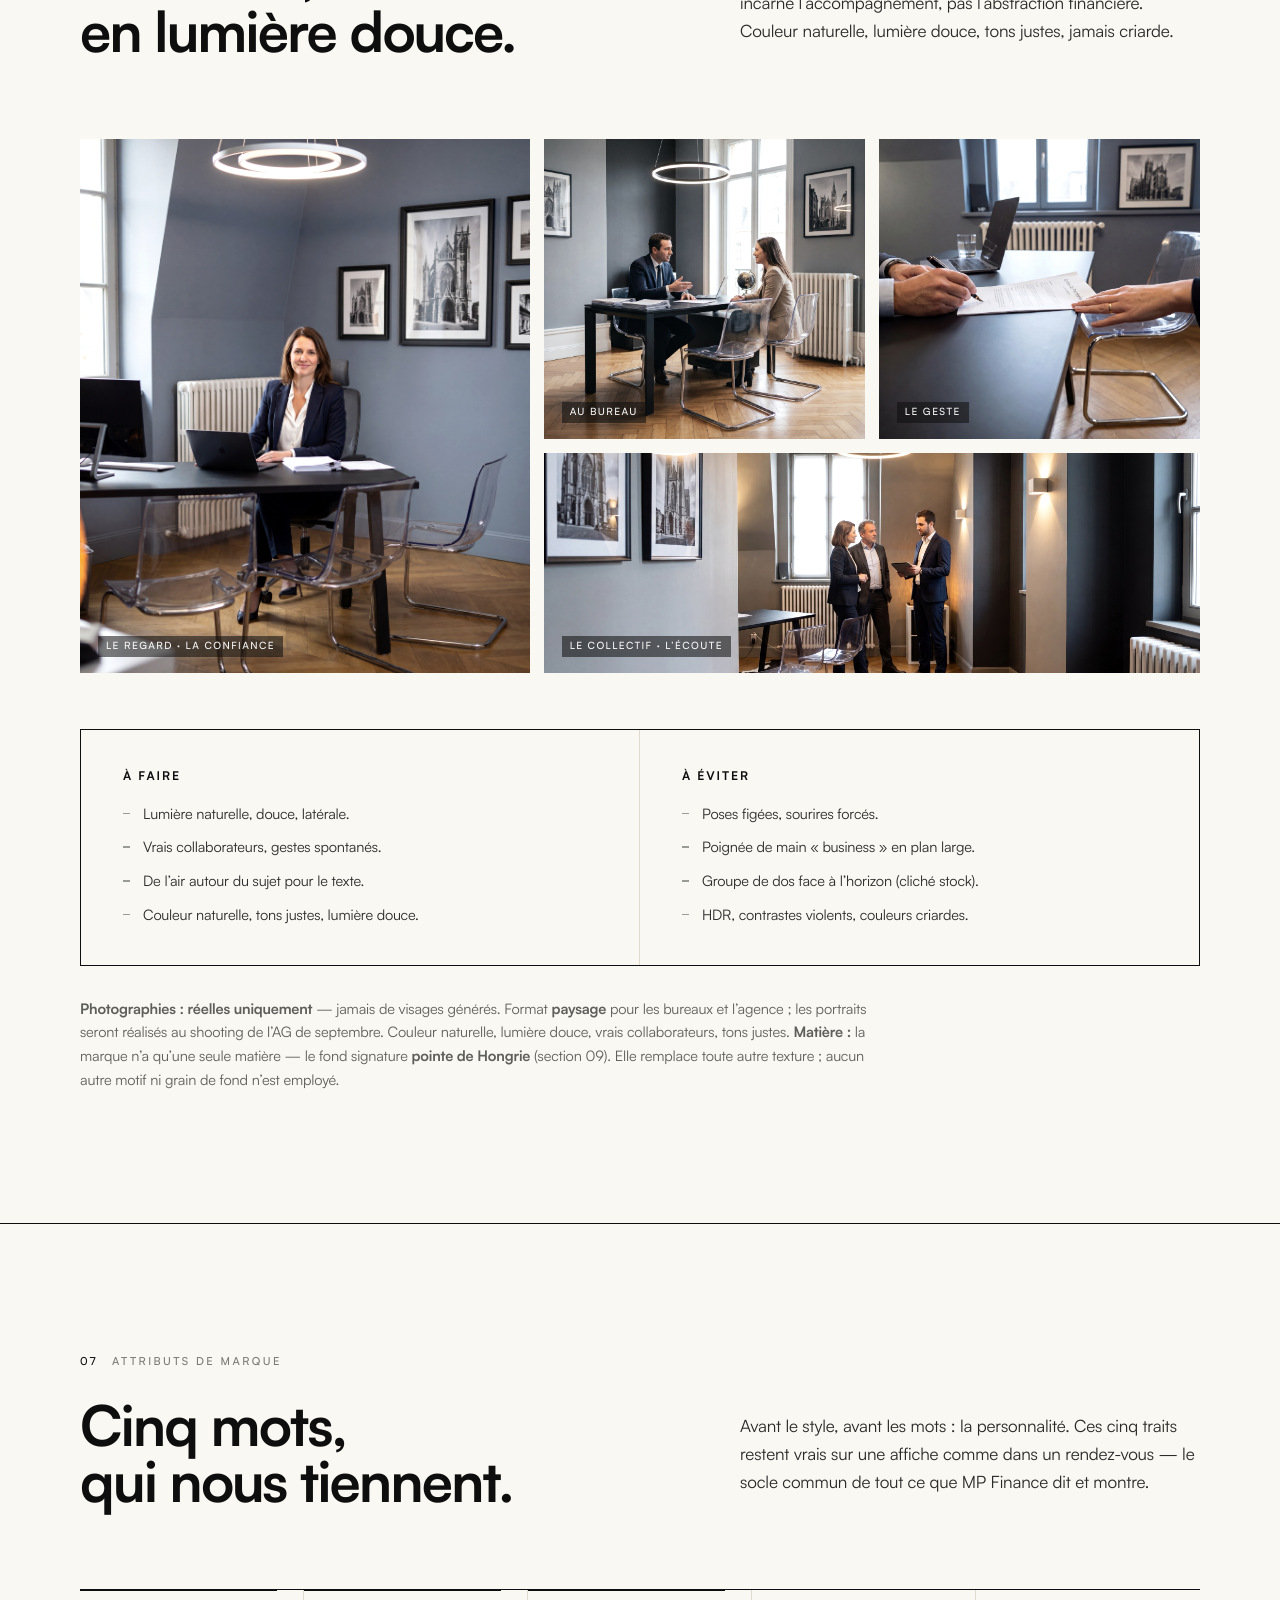
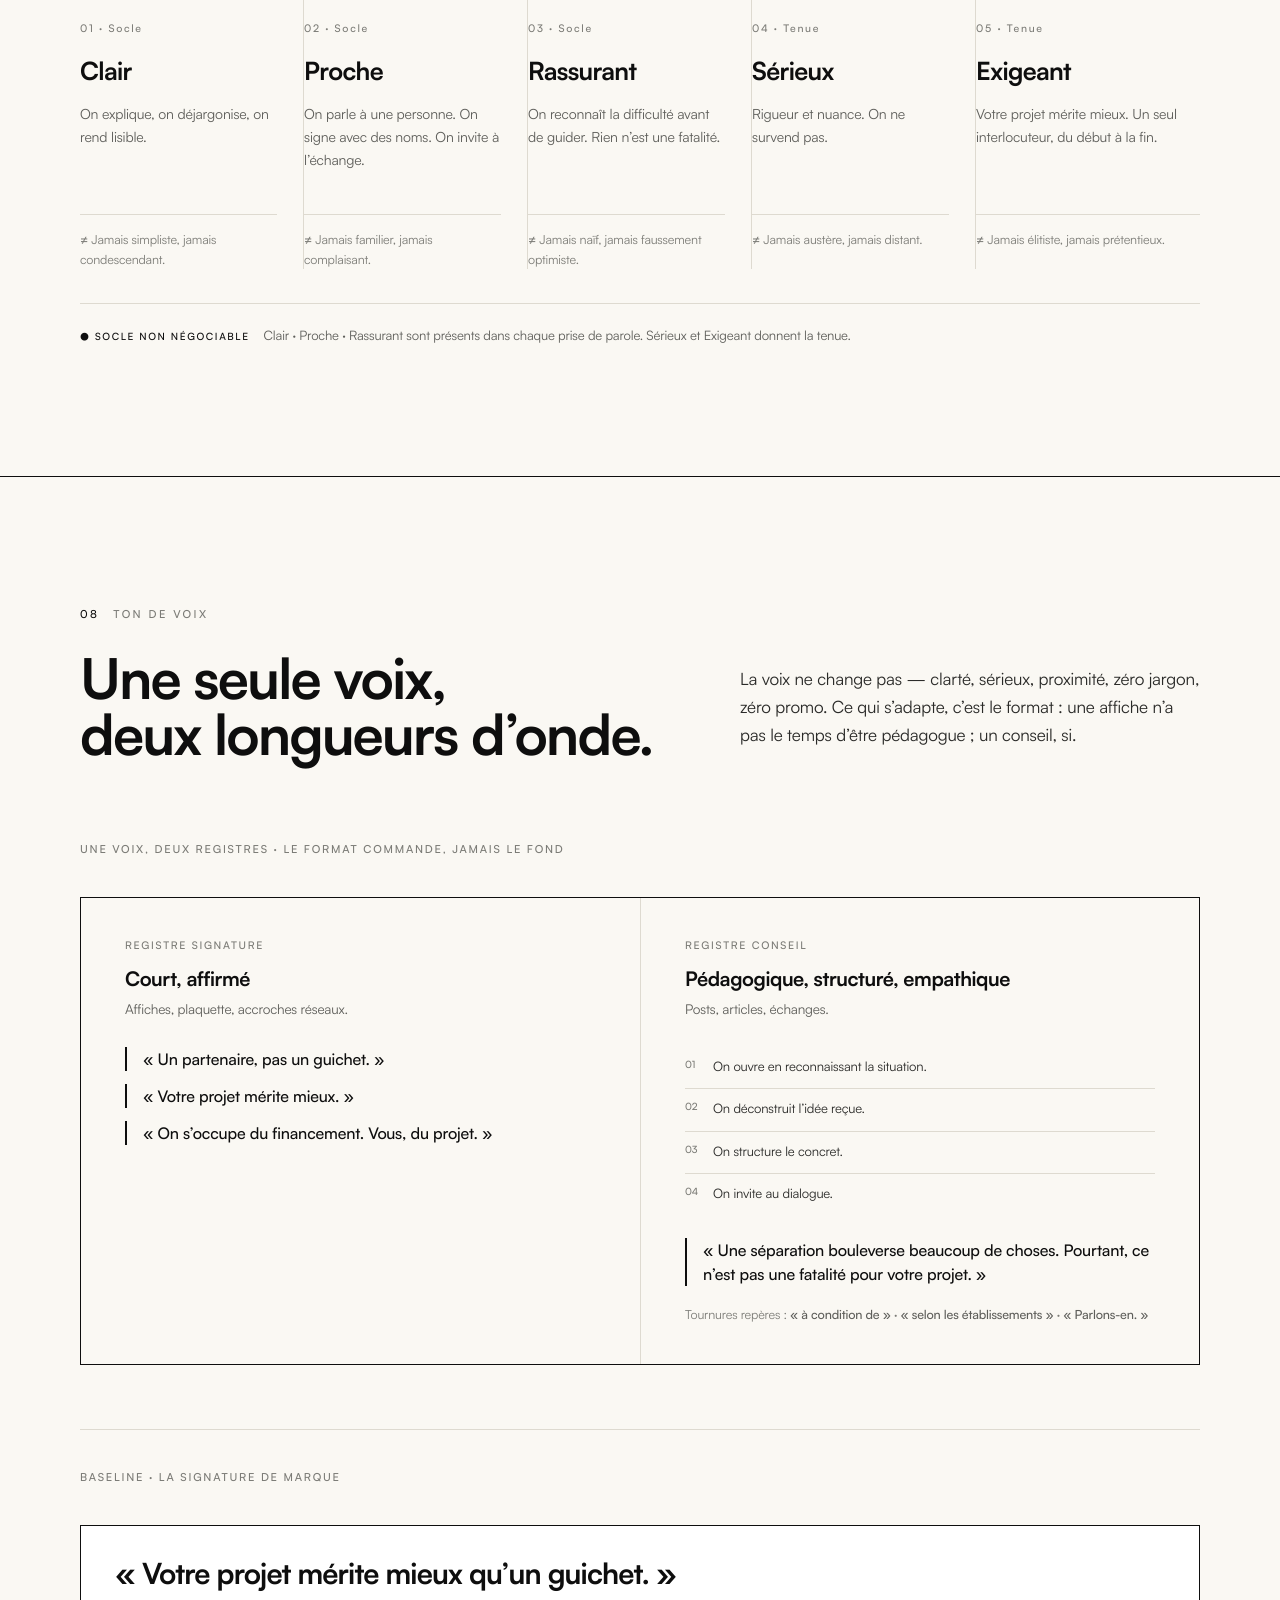
==== commit e1921934: "charte: exports favicon livrables + set d'icônes étoffé (24) + section 13 Système design - assets/ap" ====
--- a/v2/index.html
+++ b/v2/index.html
@@ -493,7 +493,8 @@
       <a class="toc-item" href="#applications"><span class="no">09</span><span><span class="ti">Applications</span><span class="ds">Plaquette, LinkedIn, signature mail.</span></span><span class="pg">p.09</span></a>
       <a class="toc-item" href="#signature"><span class="no">10</span><span><span class="ti">Fond signature</span><span class="ds">La pointe de Hongrie — opacité 10 % retenue.</span></span><span class="pg">p.10</span></a>
       <a class="toc-item" href="#icones"><span class="no">11</span><span><span class="ti">Iconographie</span><span class="ds">Set maison outlined, trait 1,5 px, 24 × 24, N&amp;B.</span></span><span class="pg">p.11</span></a>
-      <a class="toc-item" href="#favicon"><span class="no">12</span><span><span class="ti">Favicon &amp; app icon</span><span class="ds">Monogramme MP sur encre, formats web &amp; app.</span></span><span class="pg">p.12</span></a>
+      <a class="toc-item" href="#favicon"><span class="no">12</span><span><span class="ti">Favicon &amp; app icon</span><span class="ds">Monogramme MP sur encre, formats web &amp; app, exports livrés.</span></span><span class="pg">p.12</span></a>
+      <a class="toc-item" href="#systeme"><span class="no">13</span><span><span class="ti">Système design</span><span class="ds">Fondations (espacement, rayons, états) + composants : boutons, champs, cartes, badges, messages.</span></span><span class="pg">p.13</span></a>
     </div>
   </div>
 
@@ -845,7 +846,7 @@
           <div class="vc"><h4>On dit</h4>
             <p class="q">« Parlons de votre projet, on s’occupe du reste. »</p>
             <p class="q">« Un seul interlocuteur, du premier rendez-vous à la signature. »</p>
-            <p class="q">« On négocie pour vous auprès de 30 banques. »</p>
+            <p class="q">« On négocie pour vous auprès de 50 banques. »</p>
             <p class="q">« On vous explique chaque ligne, sans jargon. »</p>
             <p class="q">« Votre dossier avance — on vous tient au courant. »</p>
             <p class="q">« Un premier rendez-vous, sans engagement. »</p>
@@ -1179,14 +1180,26 @@
       <div class="ic"><svg viewBox="0 0 24 24"><circle cx="12" cy="12" r="9"/><path d="M15.5 8.7a4.5 4.5 0 1 0 0 6.6"/><path d="M7 11h6"/><path d="M7 13.4h5"/></svg><div class="nm">Financement</div></div>
       <div class="ic"><svg viewBox="0 0 24 24"><path d="M6 3h8l4 4v14H6z"/><path d="M14 3v4h4"/><path d="M9 12h6"/><path d="M9 15h6"/><path d="M9 18h4"/></svg><div class="nm">Dossier</div></div>
       <div class="ic"><svg viewBox="0 0 24 24"><path d="M3 9l9-5 9 5"/><path d="M4 9h16"/><path d="M6 9v8M10 9v8M14 9v8M18 9v8"/><path d="M3.5 20h17"/></svg><div class="nm">Banques</div></div>
-      <div class="ic"><svg viewBox="0 0 24 24"><circle cx="7.6" cy="7.6" r="3.6"/><path d="M10.2 10.2L19 19"/><path d="M16 16l2-2M18 18l1.5-1.5"/></svg><div class="nm">Acquisition</div></div>
+      <div class="ic"><svg viewBox="0 0 24 24"><circle cx="7.5" cy="7.5" r="3.5"/><path d="M10 10l8.5 8.5"/><path d="M15.6 15.6l1.7-1.7"/><path d="M17.7 17.7l1.7-1.7"/></svg><div class="nm">Acquisition</div></div>
       <div class="ic"><svg viewBox="0 0 24 24"><path d="M12 3l7 3v5c0 5-3.5 8.2-7 10-3.5-1.8-7-5-7-10V6z"/><path d="M9 12l2 2 4-4"/></svg><div class="nm">Assurance</div></div>
-      <div class="ic"><svg viewBox="0 0 24 24"><path d="M4 4v16h16"/><path d="M7 15l4-5 3 3 4-6"/></svg><div class="nm">Patrimoine</div></div>
+      <div class="ic"><svg viewBox="0 0 24 24"><path d="M4 4v16h16"/><path d="M6.5 16l4-3 3-4 4-3"/><path d="M17.5 6h-3M17.5 6v3"/></svg><div class="nm">Patrimoine</div></div>
       <div class="ic"><svg viewBox="0 0 24 24"><rect x="4" y="5" width="16" height="16" rx="1.5"/><path d="M4 9.5h16"/><path d="M8 3v4M16 3v4"/><path d="M8 13h2M14 13h2M8 17h2"/></svg><div class="nm">Rendez-vous</div></div>
-      <div class="ic"><svg viewBox="0 0 24 24"><path d="M5 19l1-4 9-9 3 3-9 9z"/><path d="M14 6l3 3"/><path d="M5 19h4"/></svg><div class="nm">Signature</div></div>
+      <div class="ic"><svg viewBox="0 0 24 24"><path d="M5 19l1-4 9-9 3 3-9 9z"/><path d="M14 6l3 3"/><path d="M6 21.2h11"/></svg><div class="nm">Signature</div></div>
       <div class="ic"><svg viewBox="0 0 24 24"><rect x="3" y="5" width="18" height="14" rx="1.5"/><path d="M3.6 6.6l8.4 6.8 8.4-6.8"/></svg><div class="nm">Contact</div></div>
       <div class="ic"><svg viewBox="0 0 24 24"><path d="M12 21c4-4.5 7-7.6 7-11a7 7 0 1 0-14 0c0 3.4 3 6.5 7 11z"/><circle cx="12" cy="10" r="2.5"/></svg><div class="nm">Agences</div></div>
-      <div class="ic"><svg viewBox="0 0 24 24"><circle cx="9" cy="8" r="3.2"/><path d="M3.5 19a5.5 5.5 0 0 1 11 0"/><path d="M16 7.2a3.2 3.2 0 0 1 0 6"/><path d="M17.5 14.4A5.5 5.5 0 0 1 20.5 19"/></svg><div class="nm">Conseil</div></div>
+      <div class="ic"><svg viewBox="0 0 24 24"><circle cx="9.5" cy="8" r="3.1"/><path d="M4 18.6a5.5 5.5 0 0 1 11 0"/><circle cx="17" cy="8.7" r="2.4"/><path d="M16.4 13.5a4.7 4.7 0 0 1 4.1 5.1"/></svg><div class="nm">Conseil</div></div>
+      <div class="ic"><svg viewBox="0 0 24 24"><path d="M6 18L18 6"/><circle cx="7.5" cy="7.5" r="2.2"/><circle cx="16.5" cy="16.5" r="2.2"/></svg><div class="nm">Taux</div></div>
+      <div class="ic"><svg viewBox="0 0 24 24"><rect x="5" y="3" width="14" height="18" rx="2"/><path d="M8 7h8"/><path d="M8 11.5h1.4M11.3 11.5h1.4M14.6 11.5h1.4M8 14.5h1.4M11.3 14.5h1.4M14.6 14.5h1.4M8 17.6h8"/></svg><div class="nm">Simulation</div></div>
+      <div class="ic"><svg viewBox="0 0 24 24"><path d="M20 11a8 8 0 0 0-14-4.6L4 8"/><path d="M4 3.5V8h4.5"/><path d="M4 13a8 8 0 0 0 14 4.6L20 16"/><path d="M20 20.5V16h-4.5"/></svg><div class="nm">Rachat</div></div>
+      <div class="ic"><svg viewBox="0 0 24 24"><path d="M4 21V5l8-2v18"/><path d="M12 21V9l7 2v10"/><path d="M3 21h18"/><path d="M7 8h1.6M7 12h1.6M7 16h1.6"/><path d="M15 13.5h1.6M15 17h1.6"/></svg><div class="nm">Prêt pro</div></div>
+      <div class="ic"><svg viewBox="0 0 24 24"><rect x="3" y="4" width="18" height="16" rx="2"/><circle cx="11" cy="12" r="3.4"/><path d="M11 12l2.2-1.5"/><path d="M6 20v1.5M18 20v1.5"/></svg><div class="nm">Épargne</div></div>
+      <div class="ic"><svg viewBox="0 0 24 24"><circle cx="5" cy="12" r="2"/><circle cx="12" cy="12" r="2"/><circle cx="19" cy="12" r="2"/><path d="M7 12h3M14 12h3"/></svg><div class="nm">Étapes</div></div>
+      <div class="ic"><svg viewBox="0 0 24 24"><path d="M3 7a2 2 0 0 1 2-2h8a2 2 0 0 1 2 2v3a2 2 0 0 1-2 2H7l-4 3z"/><path d="M9 15.5a2 2 0 0 0 2 2h6l4 3v-9a2 2 0 0 0-2-2"/></svg><div class="nm">Échange</div></div>
+      <div class="ic"><svg viewBox="0 0 24 24"><path d="M6 3h8l4 4v14H6z"/><path d="M14 3v4h4"/><path d="M13.6 11.4a2.4 2.4 0 1 0 0 4.2"/><path d="M9.4 12.4h4M9.4 14h3.2"/></svg><div class="nm">Devis</div></div>
+      <div class="ic"><svg viewBox="0 0 24 24"><circle cx="12" cy="12" r="8.5"/><path d="M12 7.4V12l3.2 2"/></svg><div class="nm">Délai</div></div>
+      <div class="ic"><svg viewBox="0 0 24 24"><circle cx="12" cy="12" r="8.5"/><path d="M8.4 12.2l2.4 2.4 4.8-5.2"/></svg><div class="nm">Validation</div></div>
+      <div class="ic"><svg viewBox="0 0 24 24"><circle cx="12" cy="9" r="5"/><path d="M9.3 13.3l-1.8 6.7 4.5-2.5 4.5 2.5-1.8-6.7"/><path d="M9.9 9l1.5 1.5 2.7-3"/></svg><div class="nm">Agrément</div></div>
+      <div class="ic"><svg viewBox="0 0 24 24"><rect x="5" y="11" width="14" height="9" rx="2"/><path d="M8 11V8a4 4 0 0 1 8 0v3"/><path d="M12 14.5v2.5"/></svg><div class="nm">Sécurité</div></div>
     </div>
     <div class="ico-rules">
       <div class="ir"><div class="h">Construction</div><p>Grille 24&nbsp;×&nbsp;24, marge optique 2&nbsp;px. Trait 1,5&nbsp;px, terminaisons et jonctions arrondies. Géométrie simple, lisible en petit.</p></div>
@@ -1200,8 +1213,9 @@
   <style>
     #favicon .fav-row{display:grid;grid-template-columns:repeat(4,1fr);gap:20px;margin-top:28px;align-items:end}
     #favicon .ft{display:flex;flex-direction:column;align-items:center;gap:14px}
-    #favicon .tile{background:var(--ink);color:#fff;display:flex;align-items:center;justify-content:center;font-weight:900;letter-spacing:-0.04em;border-radius:4px}
+    #favicon .tile{background:var(--ink);color:#fff;display:flex;align-items:center;justify-content:center;border-radius:4px}
     #favicon .tile.app{border-radius:22%}
+    #favicon .tile .mono{width:62%;height:auto;display:block}
     #favicon .s16{width:32px;height:32px;font-size:13px}
     #favicon .s32{width:54px;height:54px;font-size:22px}
     #favicon .s180{width:96px;height:96px;font-size:40px}
@@ -1223,10 +1237,10 @@
     </div>
     <div class="sec-body">
     <div class="fav-row">
-      <div class="ft"><div class="tile s16"><span>MP</span></div><div class="fl">16 px<span>favicon onglet</span></div></div>
-      <div class="ft"><div class="tile s32"><span>MP</span></div><div class="fl">32 px<span>favicon HD</span></div></div>
-      <div class="ft"><div class="tile app s180"><span>MP</span></div><div class="fl">180 px<span>apple-touch</span></div></div>
-      <div class="ft"><div class="tile app s192"><span>MP</span></div><div class="fl">192 / 512 px<span>android · PWA</span></div></div>
+      <div class="ft"><div class="tile s16"><img class="mono" src="../assets/apps/mp-monogram.png" alt="Monogramme MP"></div><div class="fl">16 px<span>favicon onglet</span></div></div>
+      <div class="ft"><div class="tile s32"><img class="mono" src="../assets/apps/mp-monogram.png" alt="Monogramme MP"></div><div class="fl">32 px<span>favicon HD</span></div></div>
+      <div class="ft"><div class="tile app s180"><img class="mono" src="../assets/apps/mp-monogram.png" alt="Monogramme MP"></div><div class="fl">180 px<span>apple-touch</span></div></div>
+      <div class="ft"><div class="tile app s192"><img class="mono" src="../assets/apps/mp-monogram.png" alt="Monogramme MP"></div><div class="fl">192 / 512 px<span>android · PWA</span></div></div>
     </div>
     <div class="fav-spec">
       <div class="fs"><div class="h">Formats à livrer</div><p><code>favicon.ico</code> (16·32·48) · <code>favicon.svg</code> (vectoriel) · <code>apple-touch-icon.png</code> (180) · <code>icon-192.png</code> &amp; <code>icon-512.png</code> (Android / manifest PWA).</p></div>
@@ -1236,6 +1250,175 @@
     </div>
   </section>
 
+  <!-- 13 SYSTÈME DESIGN -->
+  <style>
+    #systeme .ds-found{display:grid;grid-template-columns:1fr 1fr 1fr;border:1px solid var(--line)}
+    #systeme .ds-found .fc{padding:28px 30px;border-right:1px solid var(--line)}
+    #systeme .ds-found .fc:last-child{border-right:none}
+    #systeme .fc .h{font-family:var(--font);font-weight:500;font-size:10px;letter-spacing:.16em;text-transform:uppercase;color:var(--text-faint);margin-bottom:22px}
+    #systeme .sp{display:flex;flex-direction:column;gap:11px}
+    #systeme .sp .row{display:flex;align-items:center;gap:14px}
+    #systeme .sp .bar{height:11px;background:var(--ink);flex:none}
+    #systeme .sp .v{font-family:var(--font-mono,monospace);font-size:11px;color:var(--text-muted)}
+    #systeme .rad{display:flex;gap:14px;flex-wrap:wrap}
+    #systeme .rad .r{display:flex;flex-direction:column;align-items:center;gap:9px}
+    #systeme .rad .b{width:44px;height:44px;border:1.5px solid var(--ink)}
+    #systeme .rad .v{font-family:var(--font-mono,monospace);font-size:10px;color:var(--text-muted)}
+    #systeme .st{display:flex;flex-direction:column;gap:14px}
+    #systeme .st .line{display:flex;align-items:center}
+    #systeme .st .chip{font-family:var(--font);font-weight:600;font-size:13px;border:1px solid var(--ink);border-radius:4px;padding:9px 16px;background:var(--surface);color:var(--ink)}
+    #systeme .st .chip.focus{outline:2px solid var(--ink);outline-offset:2px}
+    #systeme .st .chip.hover{background:var(--ink);color:var(--surface)}
+    #systeme .st .chip.disabled{opacity:.38}
+    #systeme .st .lab{font-family:var(--font);font-size:11px;color:var(--text-faint);margin-left:12px}
+    #systeme .btn{font-family:var(--font);font-weight:600;font-size:14px;letter-spacing:-0.01em;padding:12px 22px;border-radius:4px;border:1px solid var(--ink);background:var(--surface);color:var(--ink);display:inline-flex;align-items:center;gap:9px}
+    #systeme .btn.primary{background:var(--ink);color:var(--surface)}
+    #systeme .btn.primary.hover{background:#2b2b2b}
+    #systeme .btn.ghost{border-color:transparent;text-decoration:underline;text-underline-offset:3px;padding:12px 6px}
+    #systeme .btn.disabled{opacity:.38}
+    #systeme .btn.sm{font-size:12.5px;padding:8px 16px}
+    #systeme .btn.lg{font-size:15px;padding:15px 28px}
+    #systeme .btn-row{display:flex;align-items:center;gap:16px;flex-wrap:wrap}
+    #systeme .cap{font-family:var(--font);font-size:11.5px;line-height:1.55;color:var(--text-faint);margin-top:16px;max-width:78ch}
+    #systeme .fields{display:grid;grid-template-columns:1fr 1fr;gap:28px 48px}
+    #systeme .field .fl{display:block;font-family:var(--font);font-weight:600;font-size:12.5px;color:var(--ink);margin-bottom:8px}
+    #systeme .field .inp{border:1px solid var(--line-strong);border-radius:4px;padding:12px 14px;font-family:var(--font);font-size:14px;color:var(--ink);background:var(--surface);display:flex;align-items:center;justify-content:space-between;gap:10px}
+    #systeme .field .inp .ph{color:var(--text-faint)}
+    #systeme .field.focus .inp{outline:2px solid var(--ink);outline-offset:2px}
+    #systeme .field.error .inp{border-width:2px}
+    #systeme .field .help{font-family:var(--font);font-size:11.5px;line-height:1.5;color:var(--text-muted);margin-top:8px}
+    #systeme .field.error .help{color:var(--ink);font-weight:600;display:flex;align-items:center;gap:7px}
+    #systeme .field svg{stroke:currentColor;fill:none;stroke-width:1.6;stroke-linecap:round;stroke-linejoin:round}
+    #systeme .field .help svg{width:14px;height:14px;flex:none}
+    #systeme .choice{display:flex;gap:26px;align-items:center;flex-wrap:wrap}
+    #systeme .choice .opt{display:flex;align-items:center;gap:9px;font-family:var(--font);font-size:13.5px;color:var(--ink)}
+    #systeme .choice .box{width:18px;height:18px;border:1.5px solid var(--ink);border-radius:3px;display:flex;align-items:center;justify-content:center;flex:none}
+    #systeme .choice .box.on{background:var(--ink)}
+    #systeme .choice .box.on svg{width:12px;height:12px;stroke:var(--surface);fill:none;stroke-width:2.4;stroke-linecap:round;stroke-linejoin:round}
+    #systeme .choice .dot{width:18px;height:18px;border:1.5px solid var(--ink);border-radius:50%;display:flex;align-items:center;justify-content:center;flex:none}
+    #systeme .choice .dot.on::after{content:"";width:9px;height:9px;border-radius:50%;background:var(--ink)}
+    #systeme .trio{display:grid;grid-template-columns:1.1fr 1fr;gap:30px}
+    #systeme .ds-card{border:1px solid var(--line-strong);padding:30px 32px;background:var(--surface)}
+    #systeme .ds-card .ek{font-family:var(--font);font-weight:500;font-size:10px;letter-spacing:.16em;text-transform:uppercase;color:var(--text-faint);margin-bottom:16px}
+    #systeme .ds-card h4{font-weight:700;font-size:20px;letter-spacing:-0.02em;line-height:1.15;margin-bottom:12px}
+    #systeme .ds-card p{font-size:13.5px;line-height:1.6;color:var(--text-muted);margin-bottom:20px}
+    #systeme .ds-card .lk{font-family:var(--font);font-weight:600;font-size:13px;color:var(--ink);border-bottom:1px solid var(--ink);padding-bottom:2px}
+    #systeme .badges{display:flex;gap:10px;flex-wrap:wrap;margin-bottom:24px}
+    #systeme .badge{font-family:var(--font);font-weight:600;font-size:11px;letter-spacing:.03em;border:1px solid var(--line-strong);border-radius:999px;padding:5px 13px;color:var(--ink)}
+    #systeme .badge.solid{background:var(--ink);color:var(--surface);border-color:var(--ink)}
+    #systeme .badge.soft{color:var(--text-muted);border-color:var(--line)}
+    #systeme .notices{display:flex;flex-direction:column;gap:12px}
+    #systeme .notice{border:1px solid var(--line-strong);border-left-width:3px;padding:14px 16px;display:flex;gap:12px;align-items:flex-start}
+    #systeme .notice svg{width:19px;height:19px;flex:none;stroke:var(--ink);fill:none;stroke-width:1.6;stroke-linecap:round;stroke-linejoin:round;margin-top:1px}
+    #systeme .notice .nt{font-family:var(--font);font-weight:600;font-size:13px;color:var(--ink);margin-bottom:3px}
+    #systeme .notice .nd{font-size:12.5px;line-height:1.5;color:var(--text-muted)}
+    @media(max-width:760px){#systeme .ds-found,#systeme .fields,#systeme .trio{grid-template-columns:1fr}#systeme .ds-found .fc{border-right:none;border-bottom:1px solid var(--line)}#systeme .ds-found .fc:last-child{border-bottom:none}}
+  </style>
+  <section class="blk" id="systeme">
+    <div class="sec-head">
+      <div class="l"><div class="eyebrow"><b>13</b>Système design</div><h2>Des pièces,<br>un seul système.</h2></div>
+      <div class="intro">Au-delà de la marque, la boîte à outils d’interface pour le web. Mêmes principes — noir &amp; blanc, Satoshi, filets nets, beaucoup d’air. Chaque élément hérite des fondations ; rien n’est décoratif.</div>
+    </div>
+    <div class="sec-body">
+
+      <div class="vgroup">
+        <div class="vlabel">Fondations · les unités du système</div>
+        <div class="ds-found">
+          <div class="fc">
+            <div class="h">Espacement · base 8</div>
+            <div class="sp">
+              <div class="row"><span class="bar" style="width:8px"></span><span class="v">4 · demi-pas</span></div>
+              <div class="row"><span class="bar" style="width:16px"></span><span class="v">8 · pas</span></div>
+              <div class="row"><span class="bar" style="width:32px"></span><span class="v">16</span></div>
+              <div class="row"><span class="bar" style="width:48px"></span><span class="v">24</span></div>
+              <div class="row"><span class="bar" style="width:64px"></span><span class="v">32</span></div>
+              <div class="row"><span class="bar" style="width:96px"></span><span class="v">48</span></div>
+            </div>
+          </div>
+          <div class="fc">
+            <div class="h">Rayons</div>
+            <div class="rad">
+              <div class="r"><span class="b" style="border-radius:0"></span><span class="v">0 · vif</span></div>
+              <div class="r"><span class="b" style="border-radius:2px"></span><span class="v">2</span></div>
+              <div class="r"><span class="b" style="border-radius:4px"></span><span class="v">4 · défaut</span></div>
+              <div class="r"><span class="b" style="border-radius:8px"></span><span class="v">8</span></div>
+              <div class="r"><span class="b" style="border-radius:999px"></span><span class="v">pill</span></div>
+            </div>
+            <p class="cap">Élévation : pas d’ombre portée. La profondeur naît des filets et du vide.</p>
+          </div>
+          <div class="fc">
+            <div class="h">États</div>
+            <div class="st">
+              <div class="line"><span class="chip">Défaut</span></div>
+              <div class="line"><span class="chip hover">Survol</span><span class="lab">inversion encre</span></div>
+              <div class="line"><span class="chip focus">Focus</span><span class="lab">anneau 2 px</span></div>
+              <div class="line"><span class="chip disabled">Désactivé</span><span class="lab">opacité 38 %</span></div>
+            </div>
+          </div>
+        </div>
+      </div>
+
+      <div class="vgroup">
+        <div class="vlabel">Boutons · trois niveaux, une hiérarchie</div>
+        <div class="btn-row">
+          <span class="btn primary">Prendre rendez-vous</span>
+          <span class="btn primary hover">Prendre rendez-vous</span>
+          <span class="btn primary disabled">Prendre rendez-vous</span>
+        </div>
+        <div class="btn-row" style="margin-top:18px">
+          <span class="btn secondary">Simuler mon prêt</span>
+          <span class="btn ghost">En savoir plus →</span>
+          <span class="btn primary sm">Petit</span>
+          <span class="btn primary">Moyen</span>
+          <span class="btn primary lg">Grand</span>
+        </div>
+        <p class="cap"><strong>Primaire</strong> (encre pleine) = l’action unique d’un écran. <strong>Secondaire</strong> (filet) = l’alternative. <strong>Lien</strong> = action mineure. Un seul bouton primaire visible à la fois.</p>
+      </div>
+
+      <div class="vgroup">
+        <div class="vlabel">Champs de formulaire</div>
+        <div class="fields">
+          <div class="field"><span class="fl">Nom complet</span><div class="inp"><span>Marie Pierrat</span></div><p class="help">Tel qu’il figure sur vos pièces d’identité.</p></div>
+          <div class="field focus"><span class="fl">E-mail</span><div class="inp"><span class="ph">vous@exemple.fr</span></div><p class="help">État focus · anneau d’accessibilité 2 px.</p></div>
+          <div class="field"><span class="fl">Type de projet</span><div class="inp"><span class="ph">Sélectionner…</span><svg width="16" height="16" viewBox="0 0 24 24"><path d="M6 9l6 6 6-6"/></svg></div><p class="help">Menu déroulant.</p></div>
+          <div class="field error"><span class="fl">Téléphone</span><div class="inp"><span>06 12</span></div><p class="help"><svg viewBox="0 0 24 24"><circle cx="12" cy="12" r="9"/><path d="M12 8v5M12 16h0"/></svg>Numéro incomplet — 10 chiffres attendus.</p></div>
+        </div>
+        <div class="choice" style="margin-top:30px">
+          <span class="opt"><span class="box on"><svg viewBox="0 0 24 24"><path d="M5 12l4 4 10-11"/></svg></span>J’accepte d’être recontacté</span>
+          <span class="opt"><span class="box"></span>M’envoyer la newsletter</span>
+          <span class="opt"><span class="dot on"></span>Particulier</span>
+          <span class="opt"><span class="dot"></span>Professionnel</span>
+        </div>
+        <p class="cap">États fonctionnels en noir &amp; blanc : l’erreur se signale par le poids du filet et un picto, jamais par une couleur.</p>
+      </div>
+
+      <div class="vgroup">
+        <div class="vlabel">Cartes, badges &amp; messages</div>
+        <div class="trio">
+          <div class="ds-card">
+            <div class="ek">Crédit immobilier</div>
+            <h4>Votre projet d’achat,<br>financé sereinement.</h4>
+            <p>On négocie pour vous auprès de 50 banques. Un seul interlocuteur, du premier rendez-vous à la signature.</p>
+            <span class="lk">Parlons-en →</span>
+          </div>
+          <div>
+            <div class="badges">
+              <span class="badge solid">ORIAS 15 004 729</span>
+              <span class="badge">Sans engagement</span>
+              <span class="badge soft">En cours</span>
+            </div>
+            <div class="notices">
+              <div class="notice"><svg viewBox="0 0 24 24"><circle cx="12" cy="12" r="9"/><path d="M12 11v5M12 8h0"/></svg><div><div class="nt">Information</div><div class="nd">Un premier rendez-vous, sans engagement.</div></div></div>
+              <div class="notice"><svg viewBox="0 0 24 24"><circle cx="12" cy="12" r="9"/><path d="M8.4 12.2l2.4 2.4 4.8-5.4"/></svg><div><div class="nt">Dossier transmis</div><div class="nd">Votre dossier avance — on vous tient au courant.</div></div></div>
+              <div class="notice"><svg viewBox="0 0 24 24"><path d="M12 4l9 16H3z"/><path d="M12 10.5v4M12 17.5h0"/></svg><div><div class="nt">Action attendue</div><div class="nd">Une pièce manque pour finaliser l’étude.</div></div></div>
+            </div>
+          </div>
+        </div>
+      </div>
+
+    </div>
+  </section>
+
   <footer>
     <span class="l">MP Finance × 56k Studio · Brand guidelines v2.3 · système N&amp;B + photo couleur · fond signature pointe de Hongrie 10&nbsp;% · ajouts : iconographie, favicon/app icon, ton de voix opérationnel<br>ORIAS n° 15 004 729 · mp-finance.com</span>
     <span class="r"><a href="./presentation.html" style="color:inherit;text-decoration:none;border-bottom:1px solid var(--line)">Présentation →</a> · 56k.studio</span>
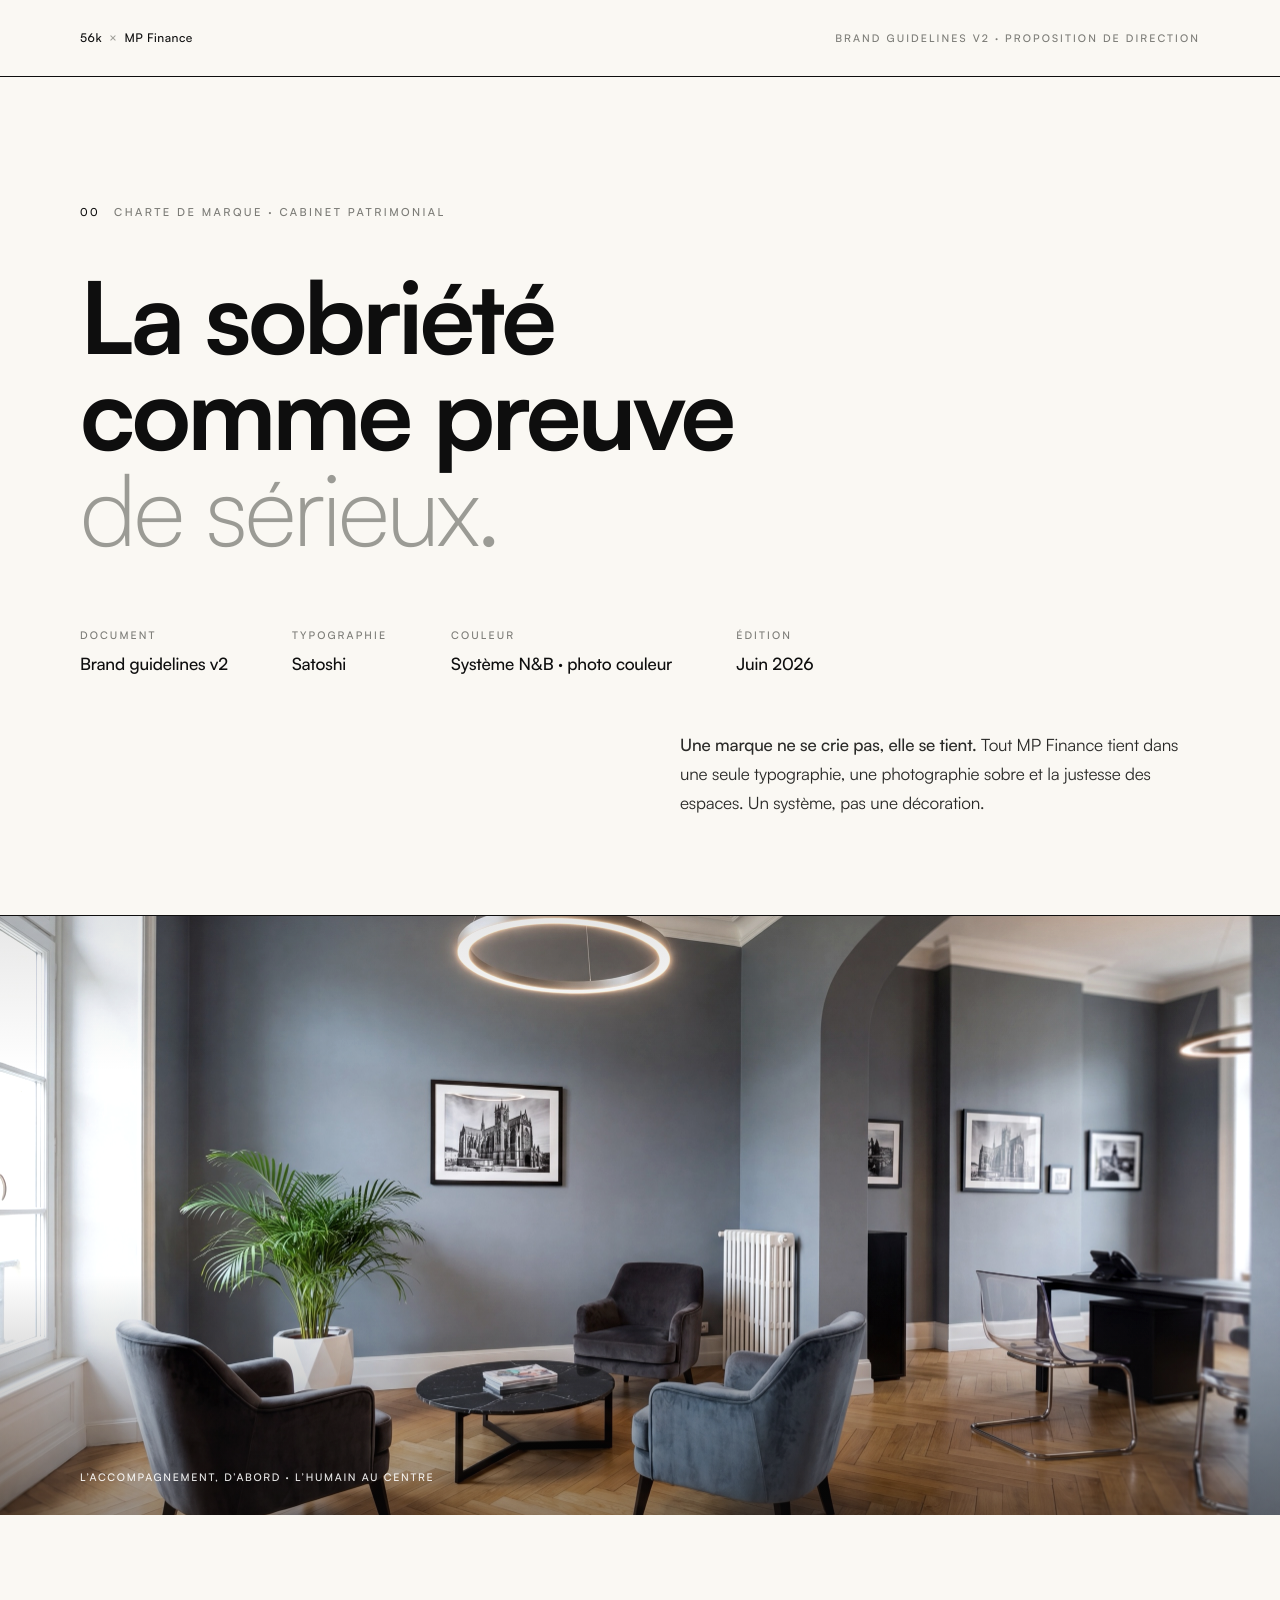
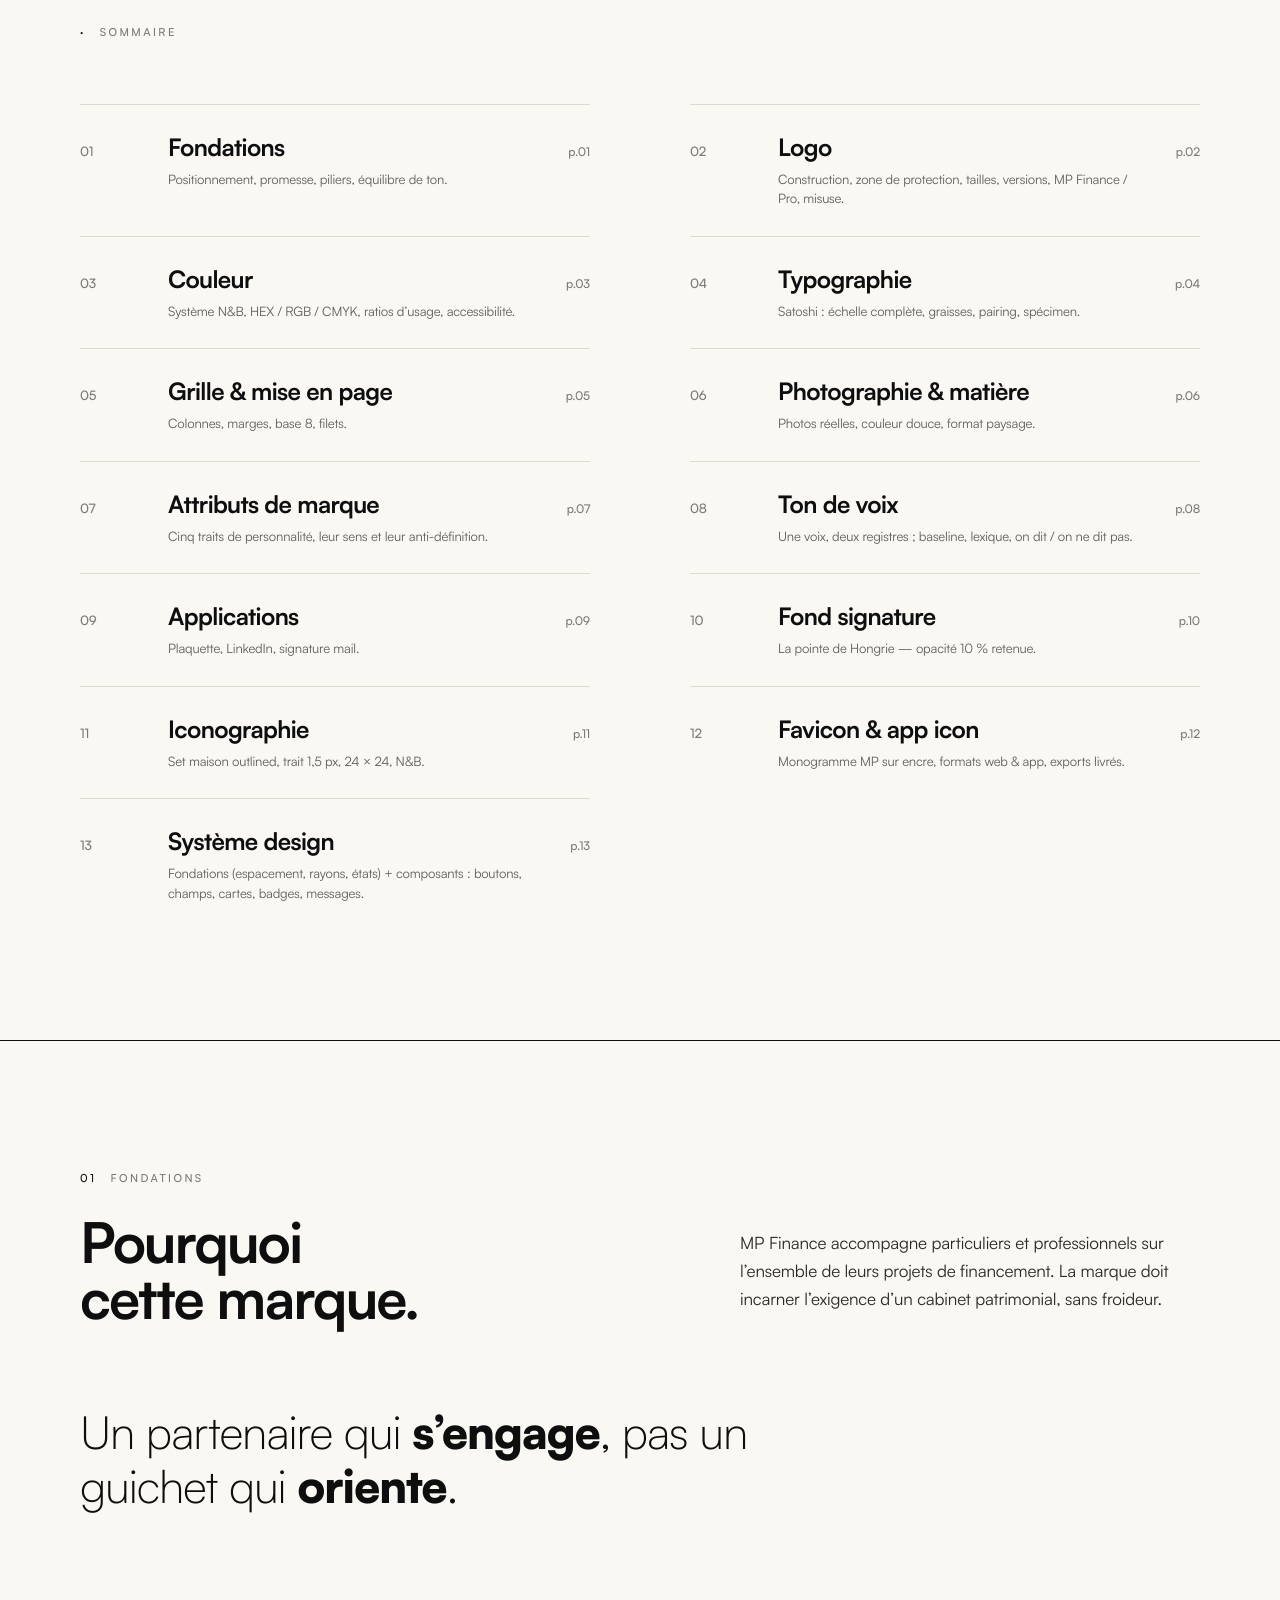
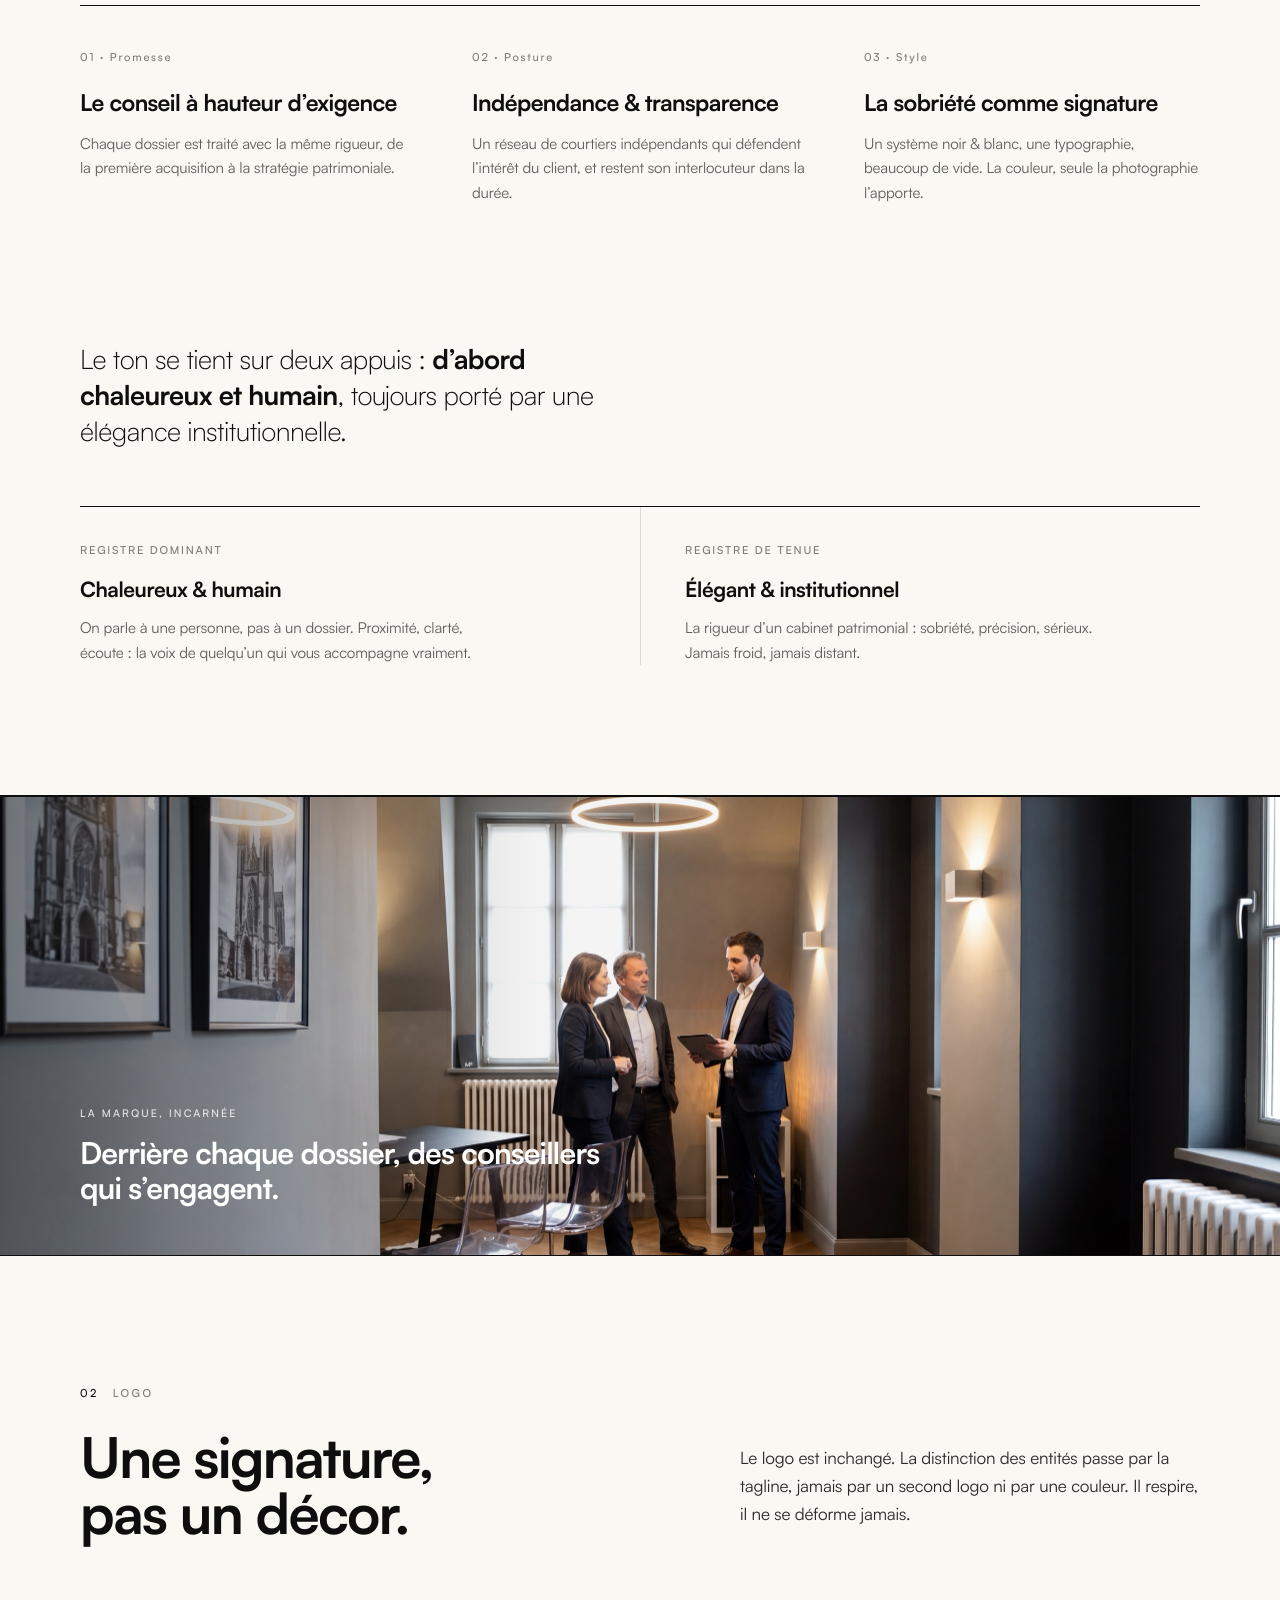
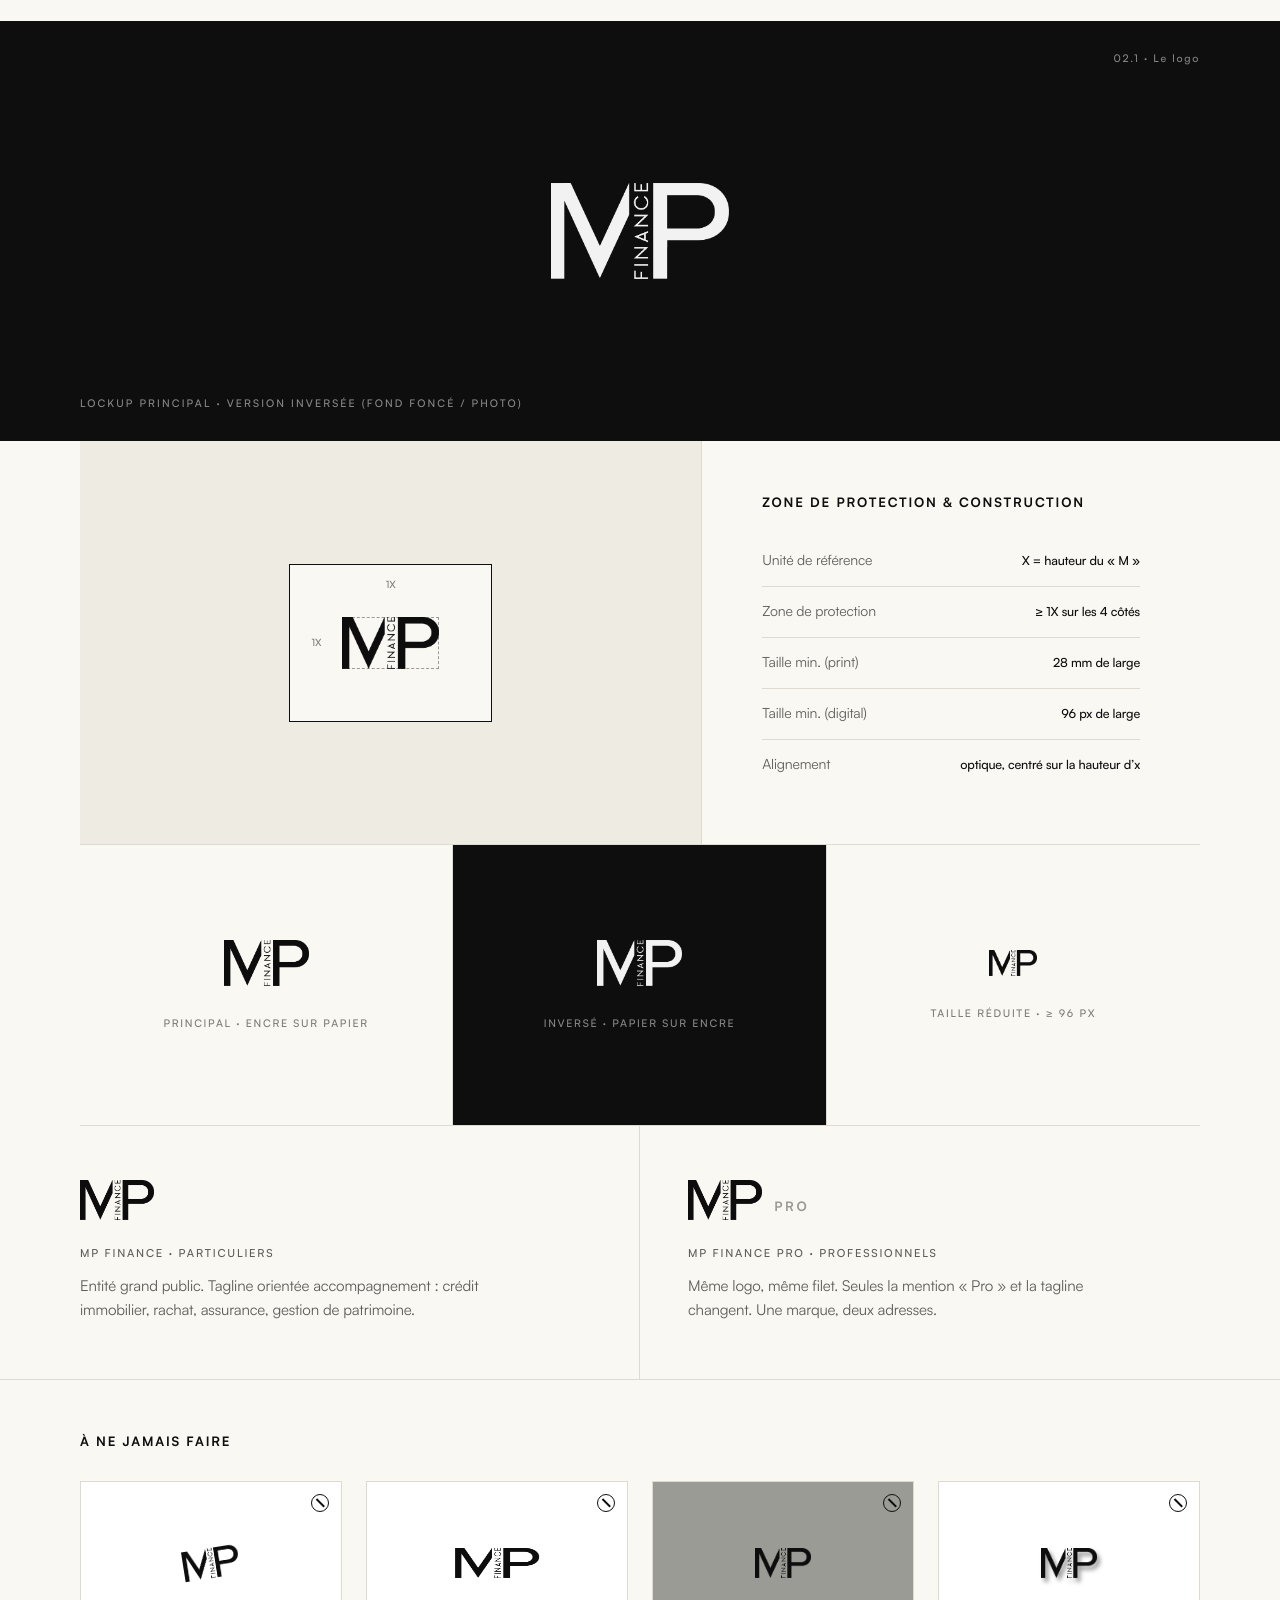
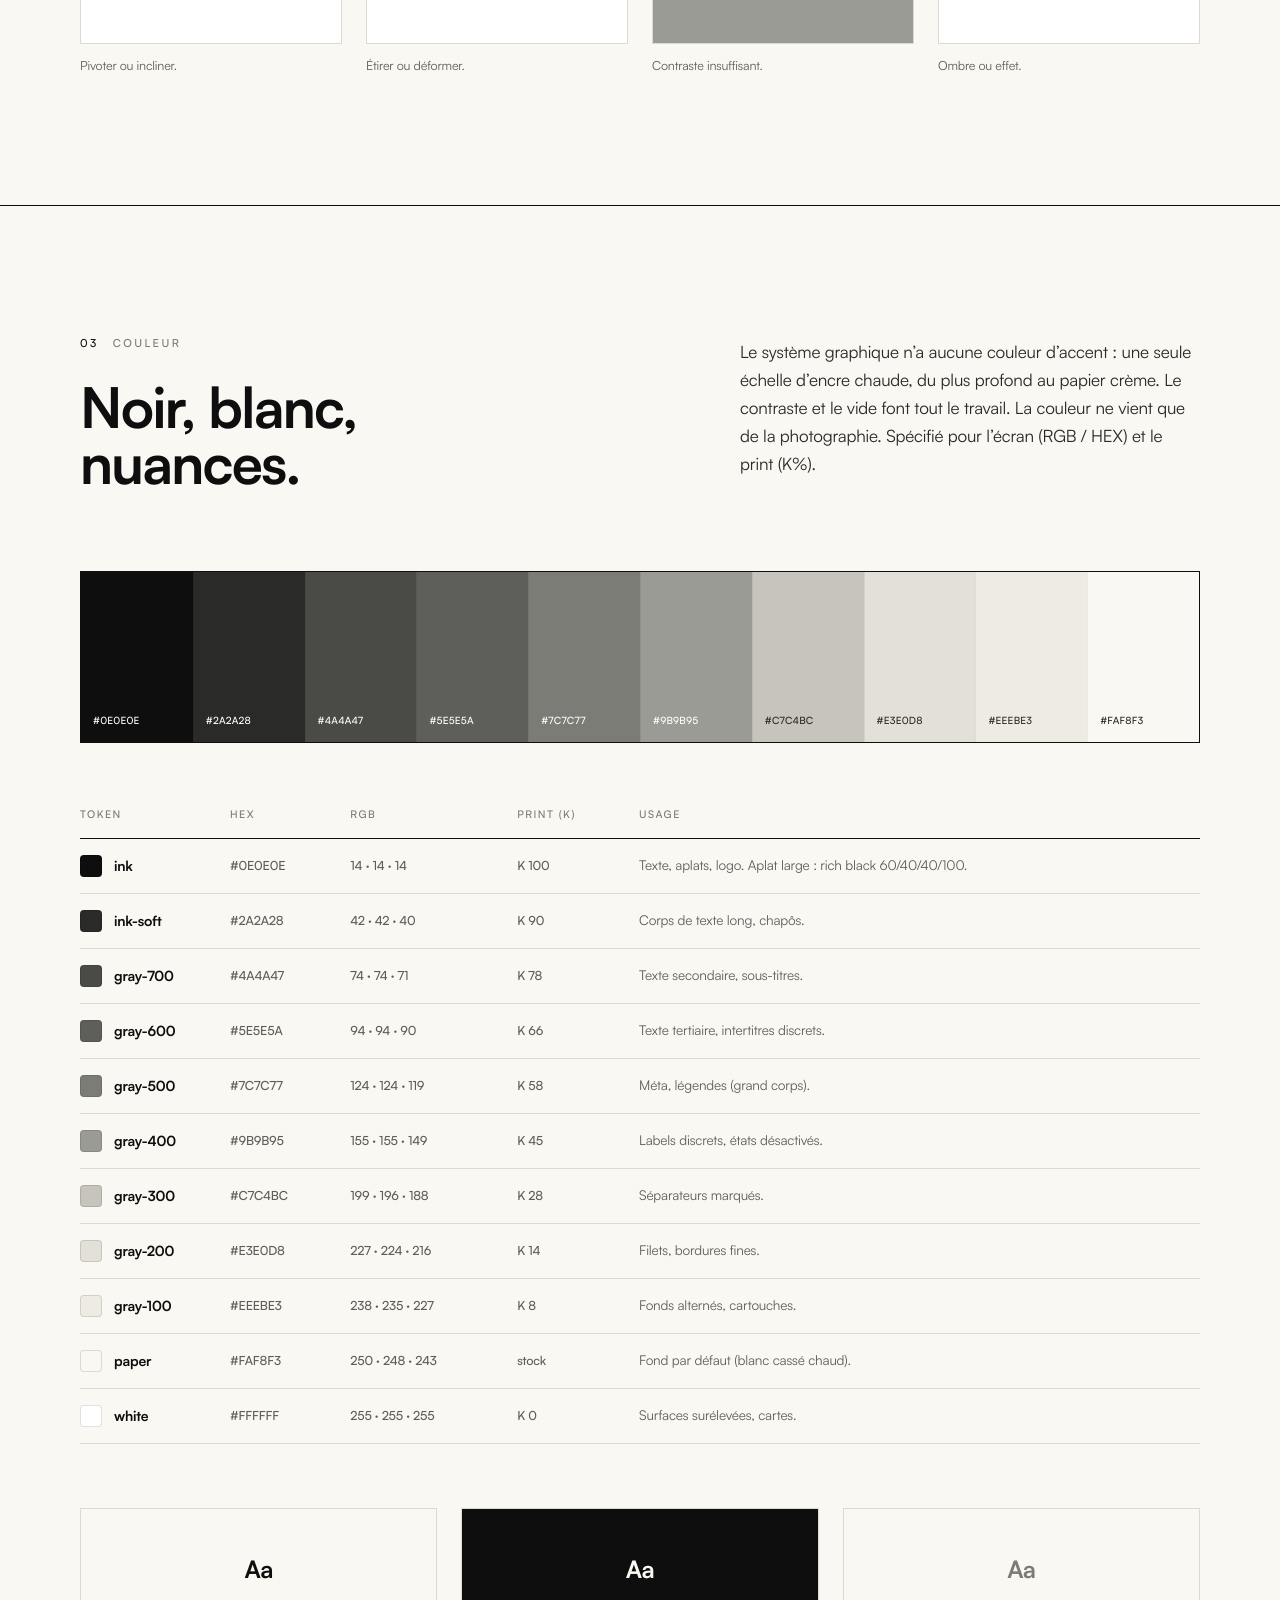
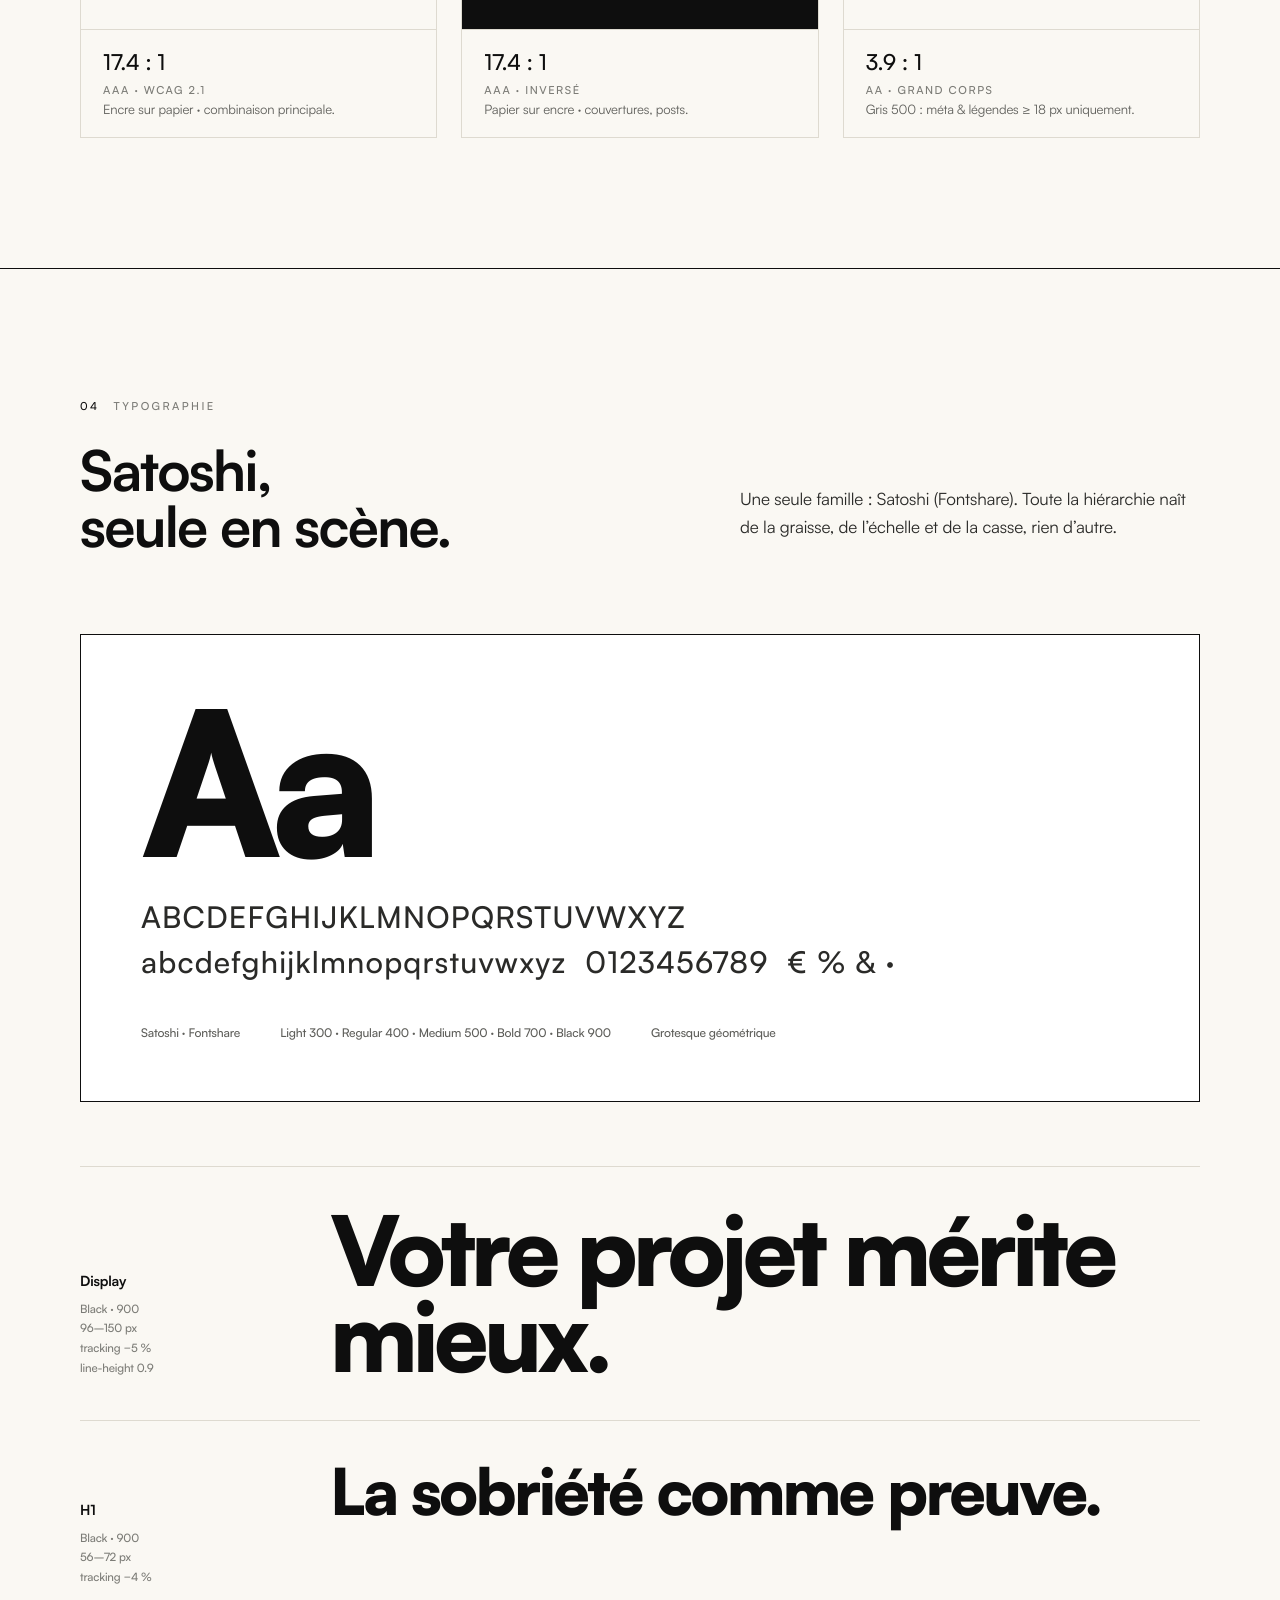
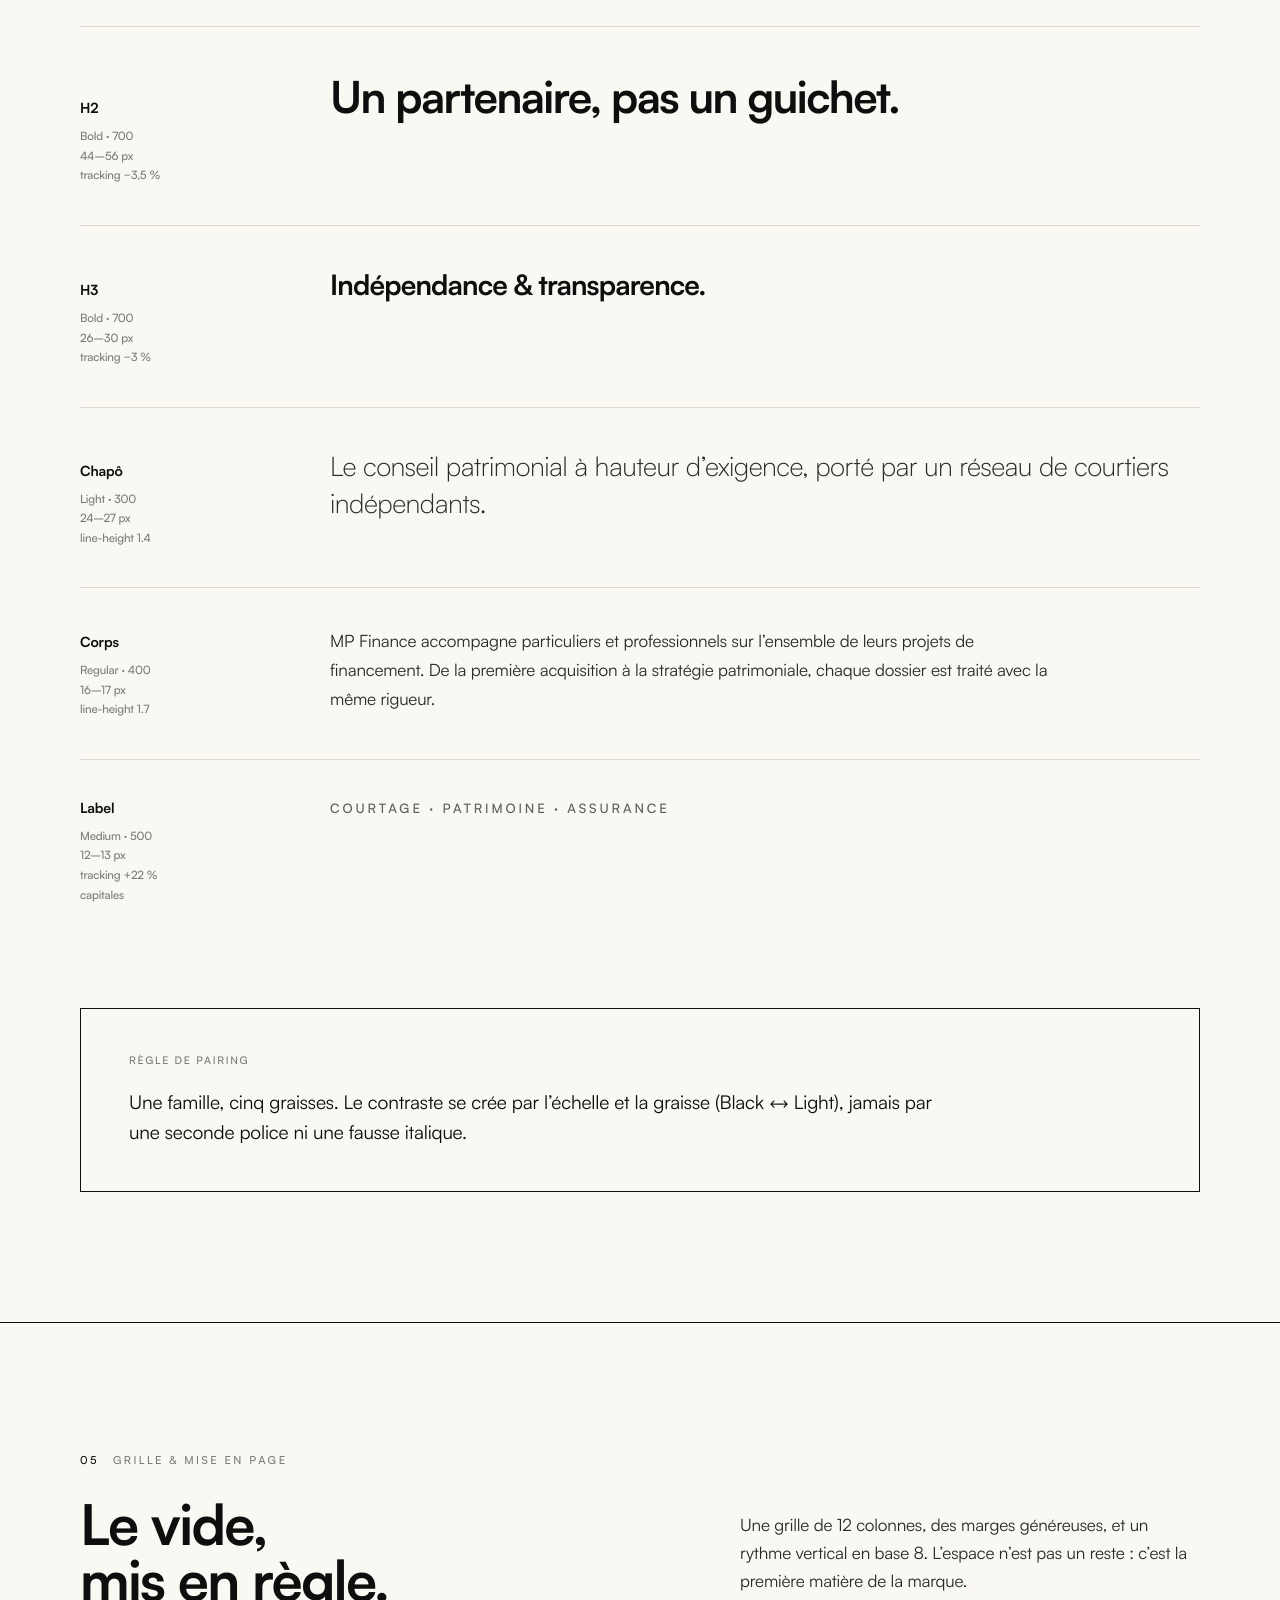
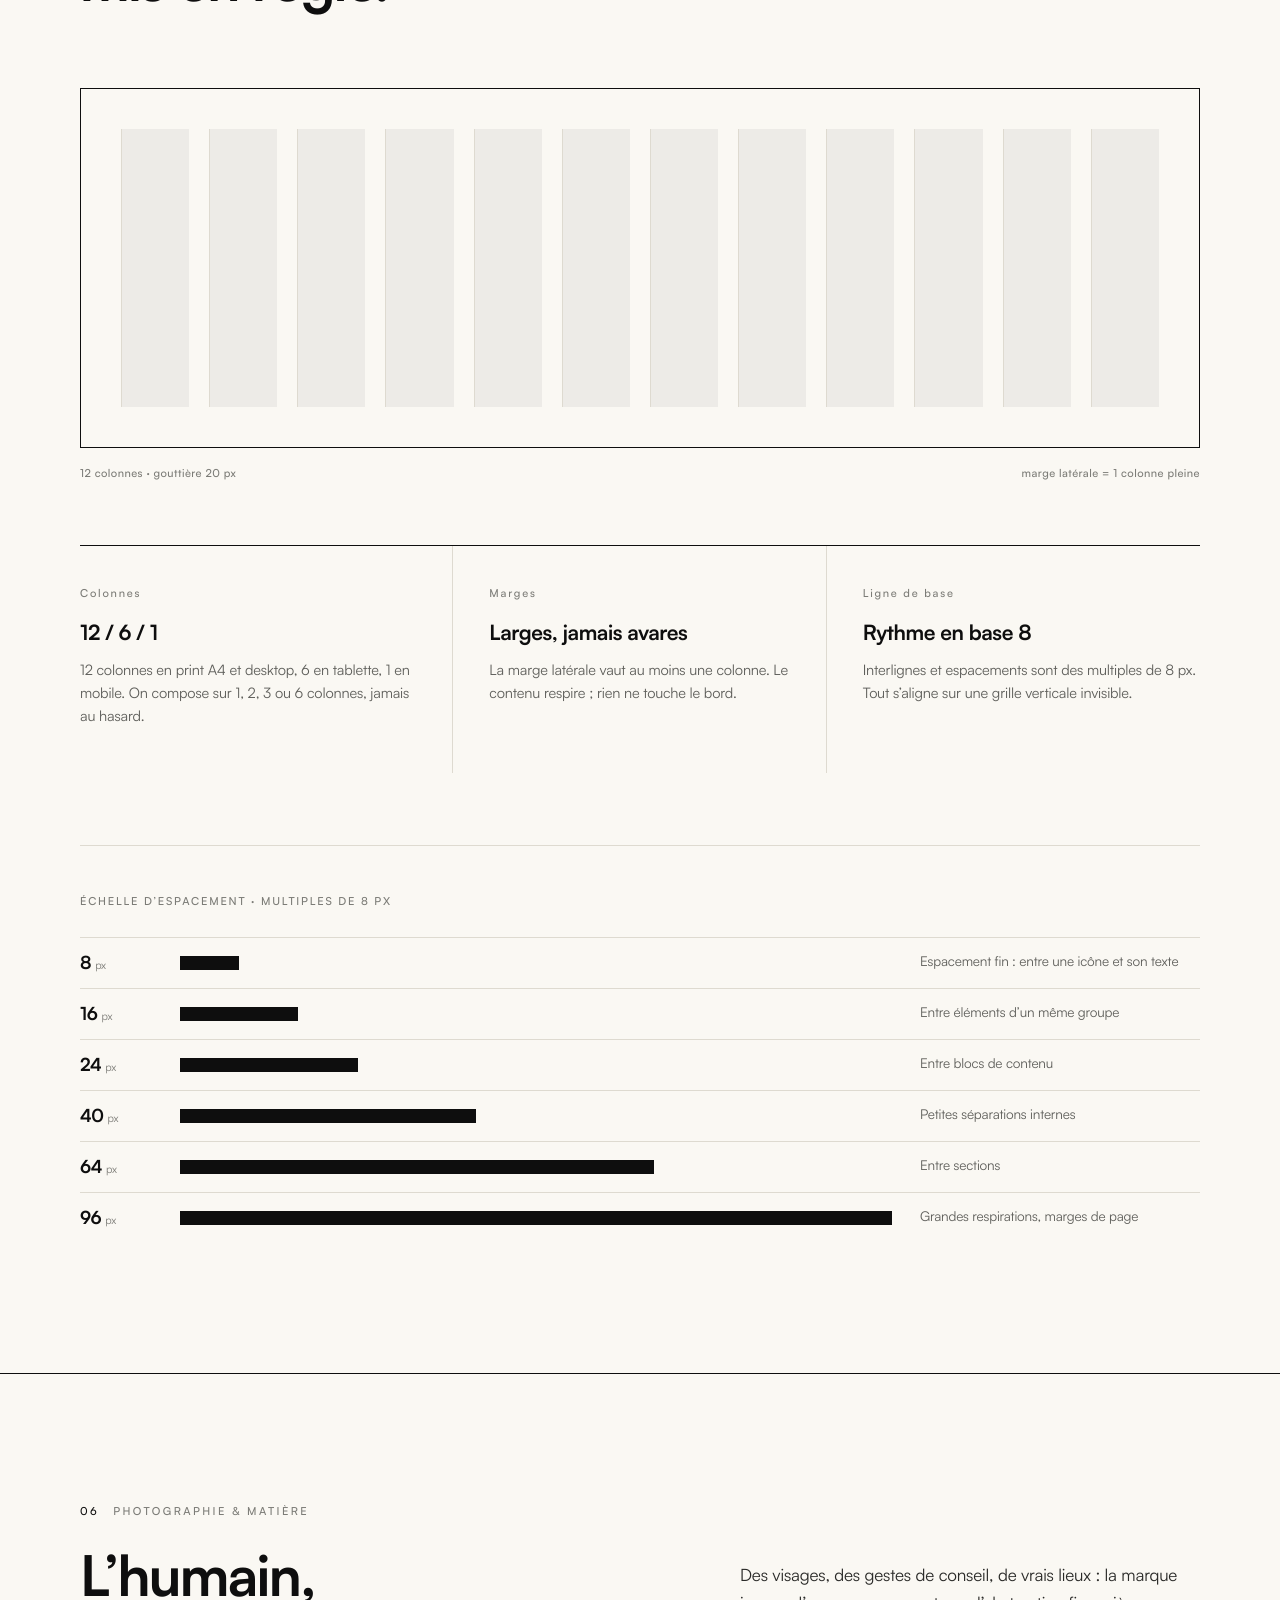
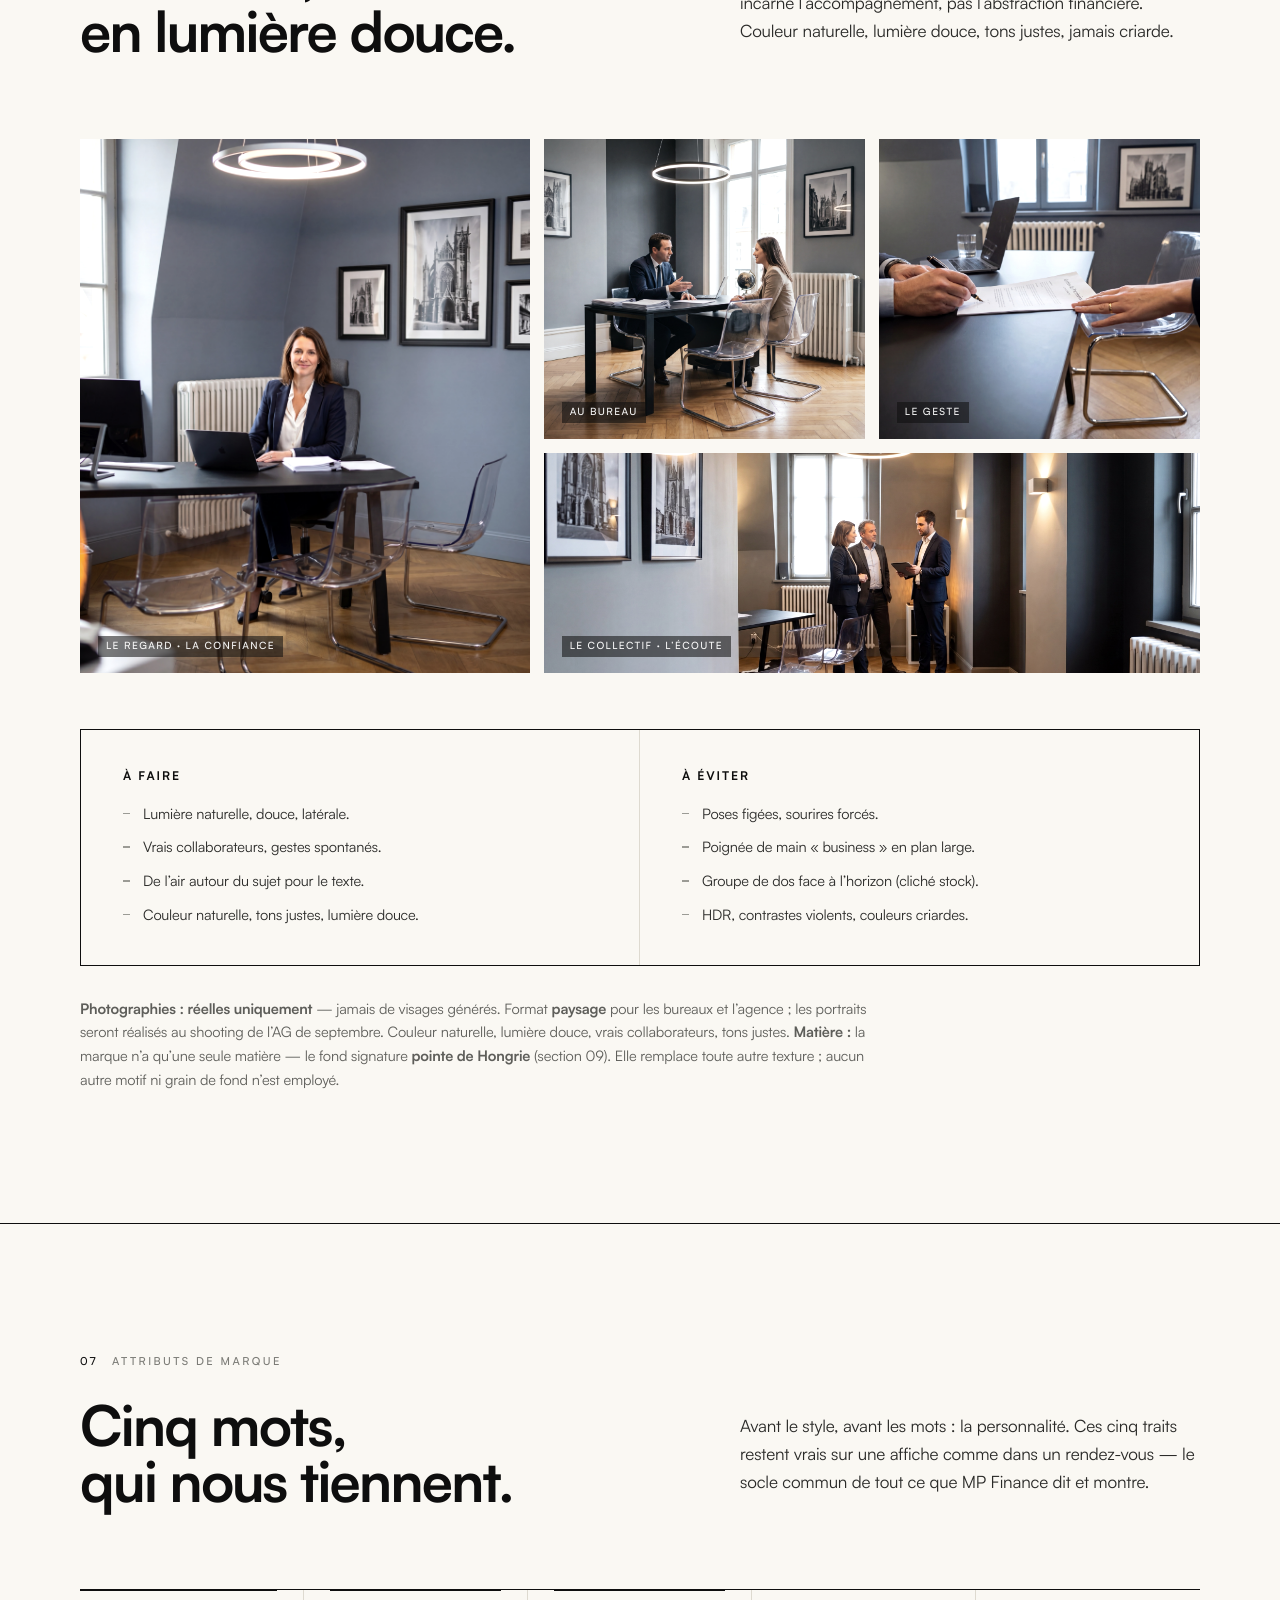
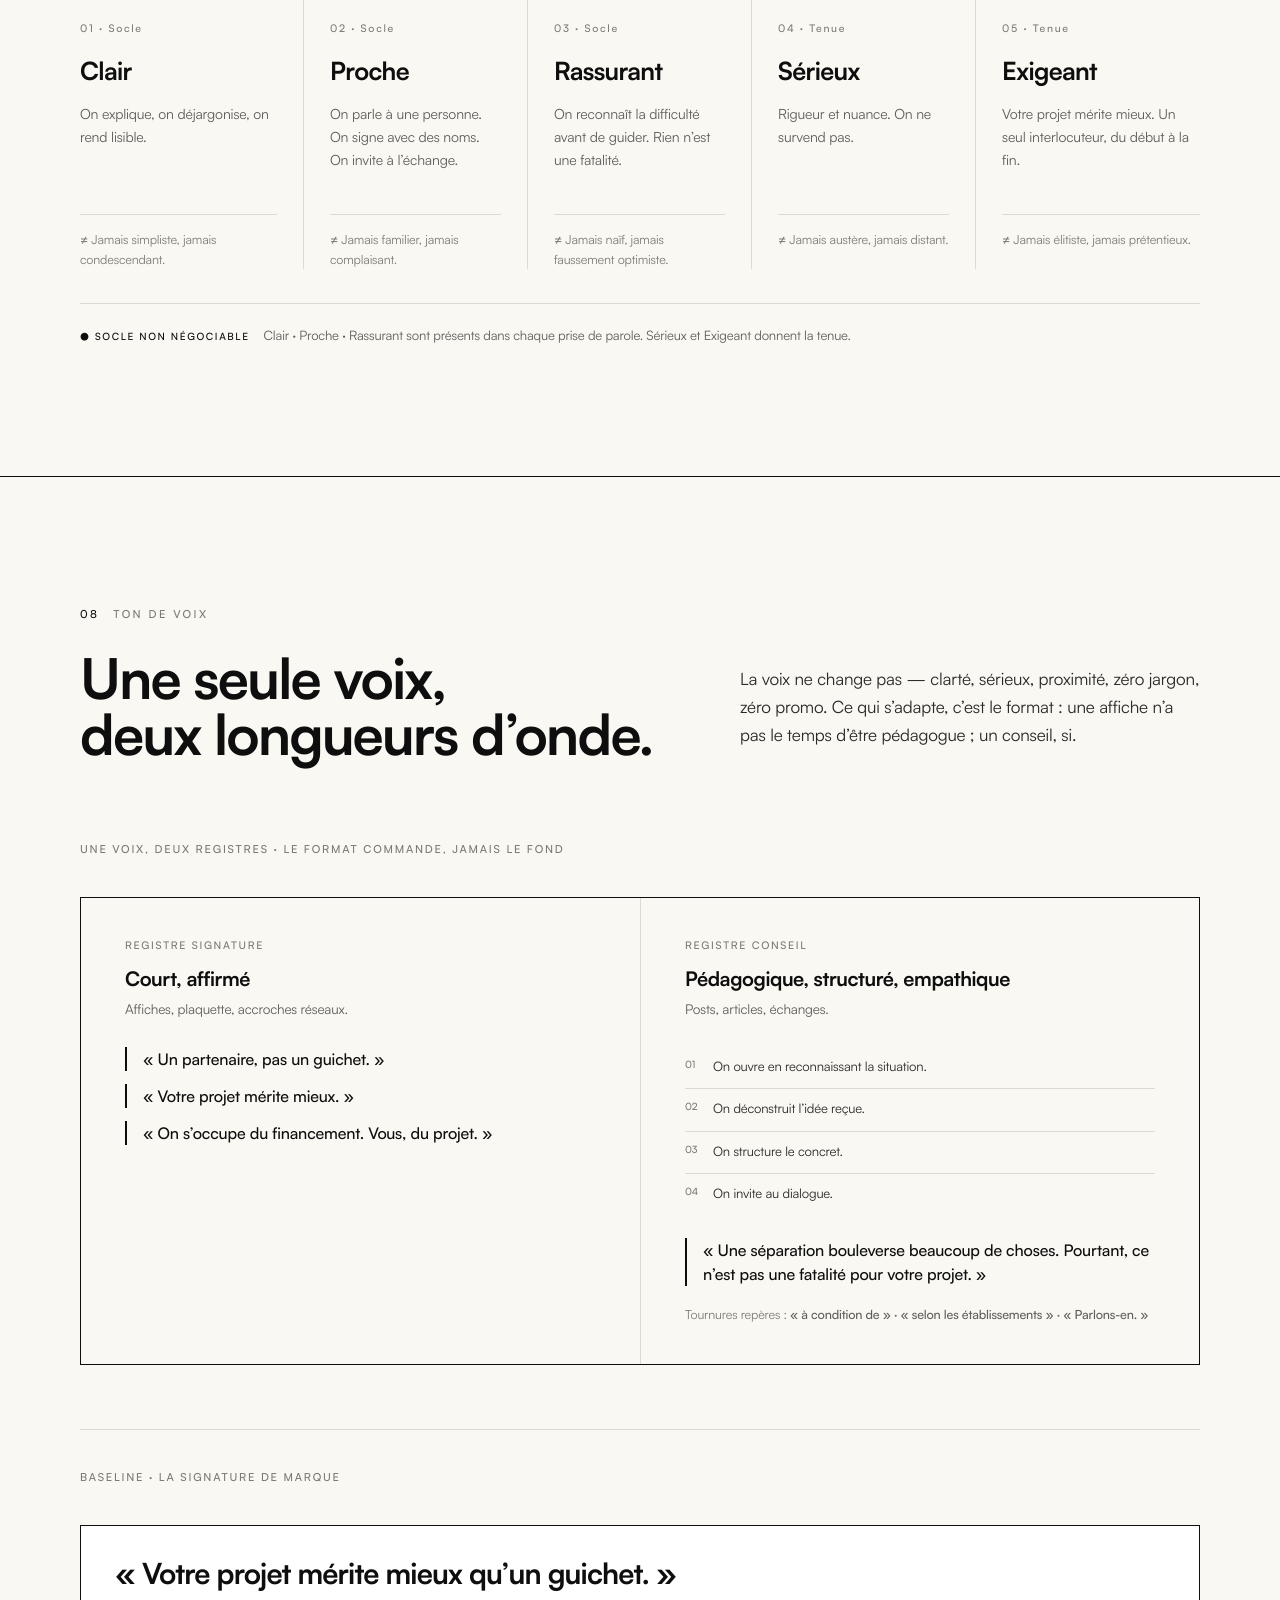
==== commit d5ac6a94: "charte: fix padding §07 — gouttières symétriques des colonnes d'attributs" ====
--- a/v2/index.html
+++ b/v2/index.html
@@ -726,7 +726,8 @@
   <!-- 07 ATTRIBUTS DE MARQUE -->
   <style>
     #attributs .attrs{display:grid;grid-template-columns:repeat(5,1fr);border-top:1px solid var(--line-strong)}
-    #attributs .attr{padding:0 26px 0 0;border-right:1px solid var(--line)}
+    #attributs .attr{padding:0 26px;border-right:1px solid var(--line)}
+    #attributs .attr:first-child{padding-left:0}
     #attributs .attr:last-child{border-right:0;padding-right:0}
     #attributs .attr .bar{height:2px;background:transparent;margin-top:-1px}
     #attributs .attr.core .bar{background:var(--ink)}
